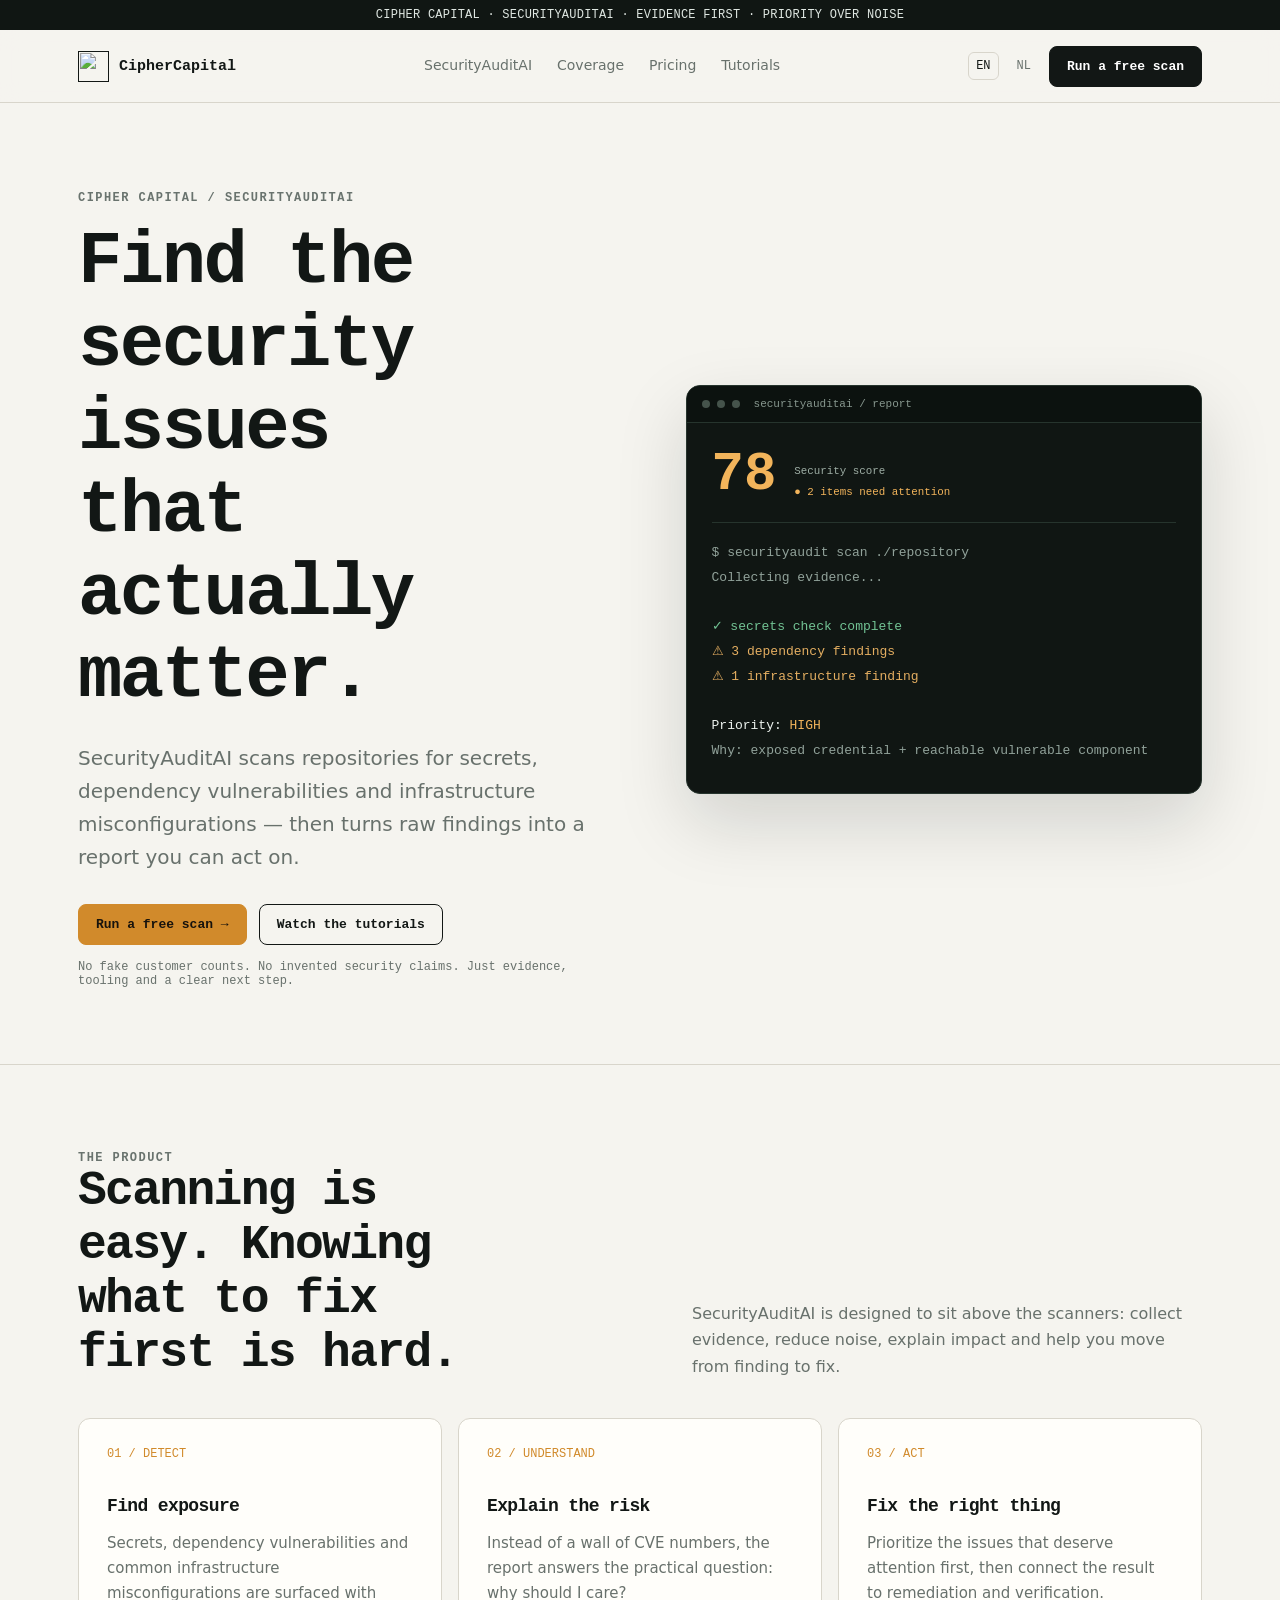
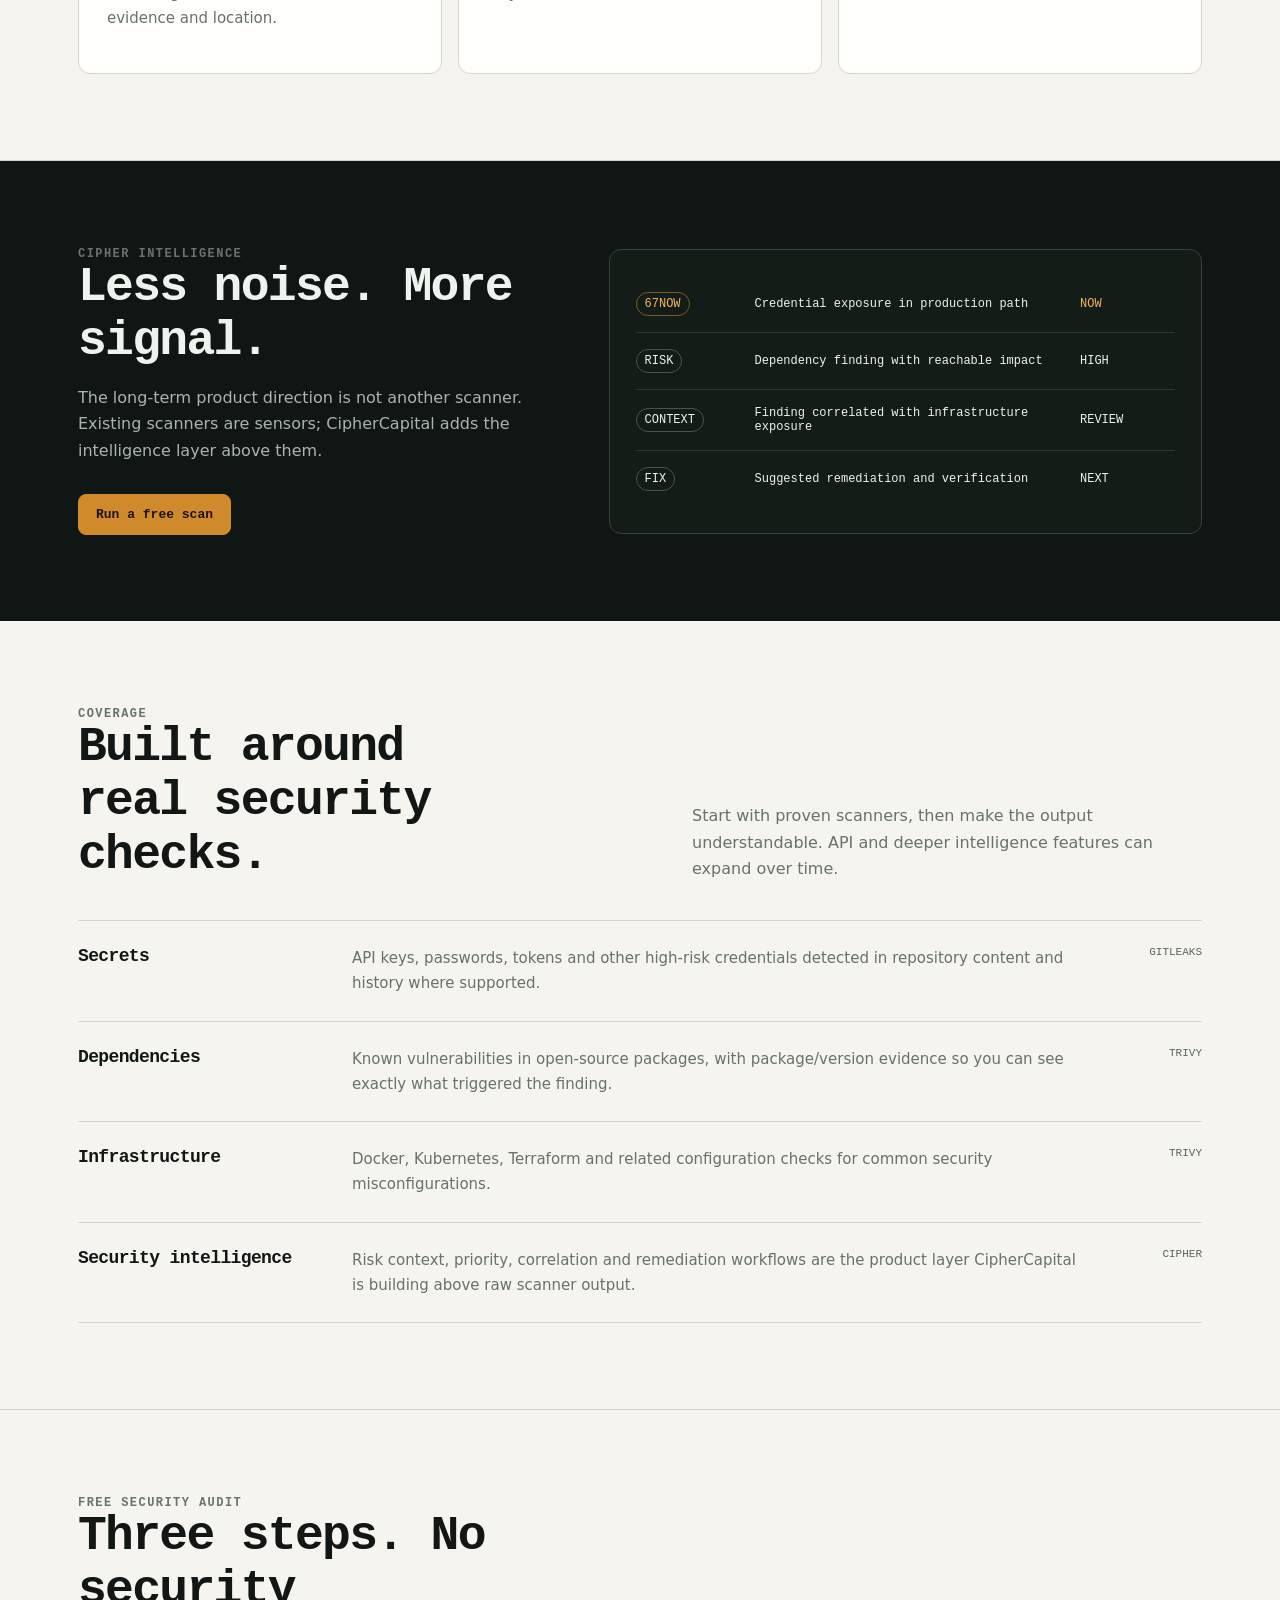
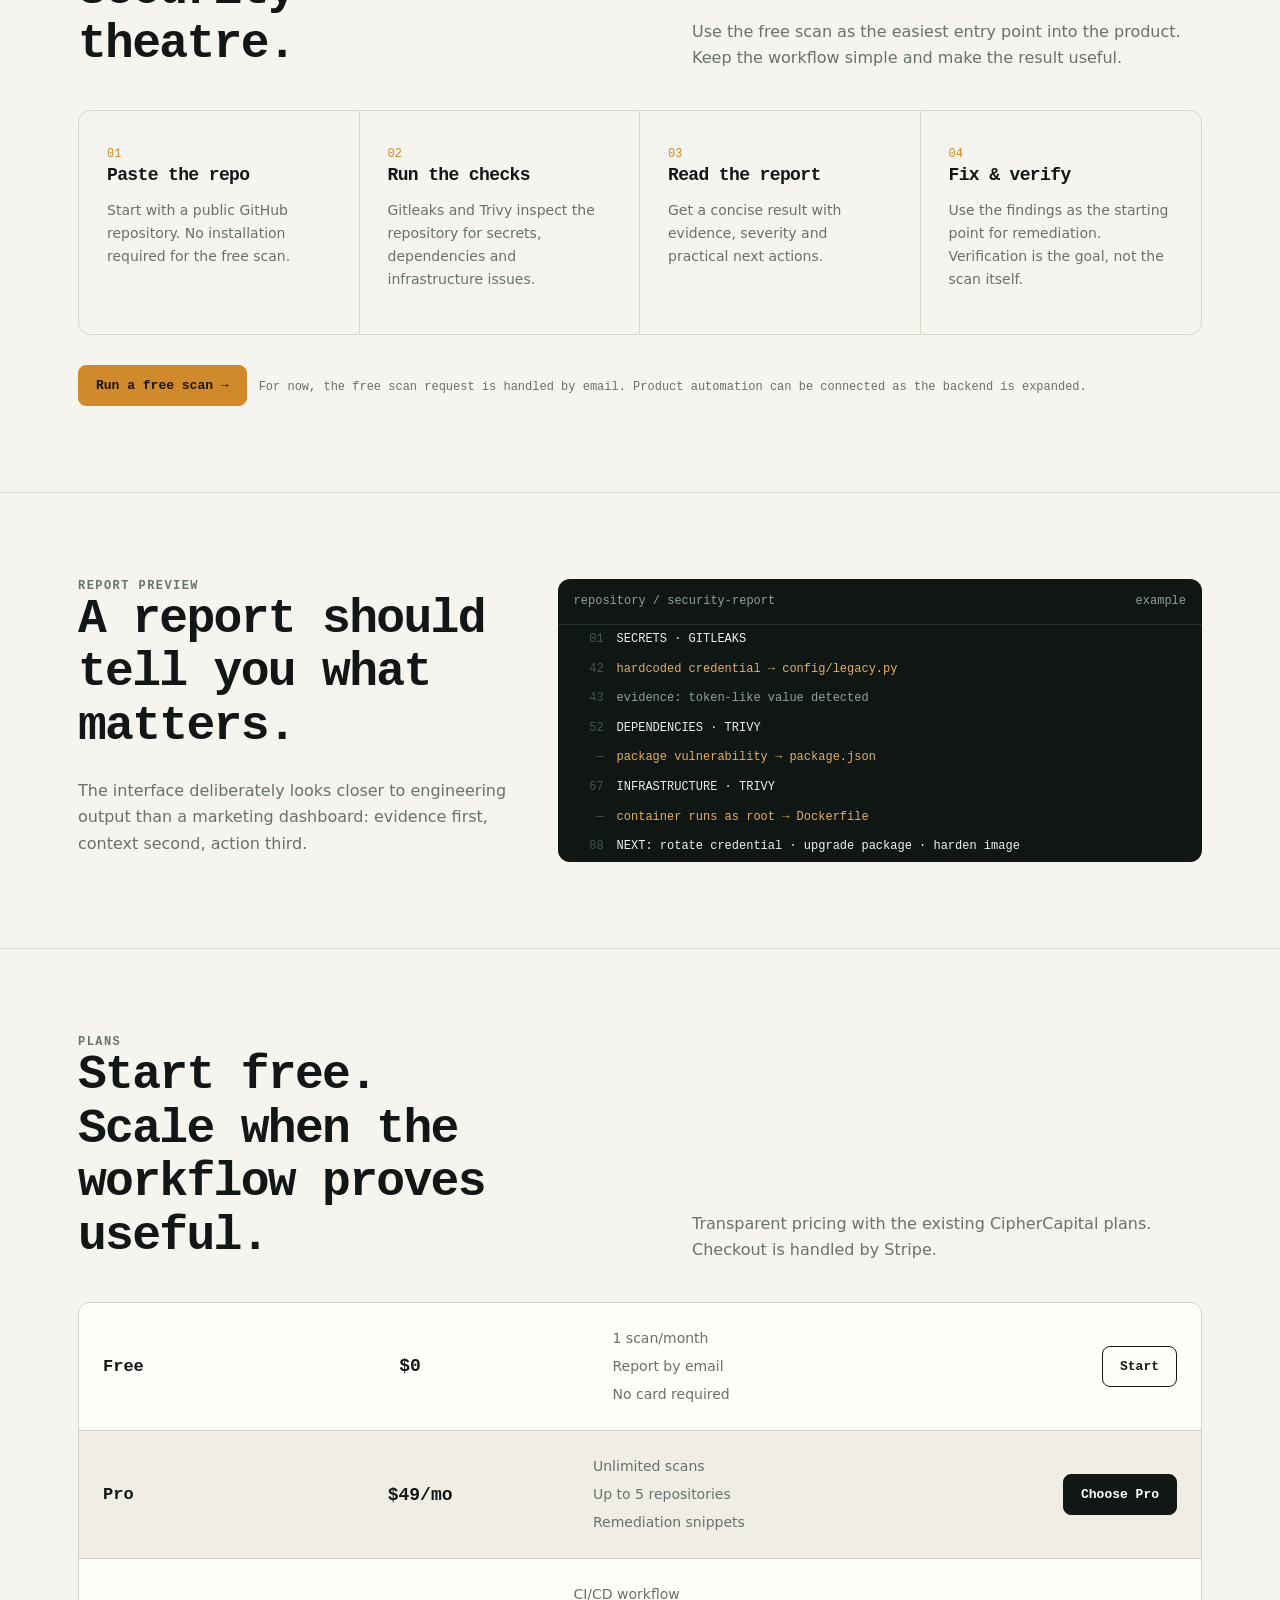
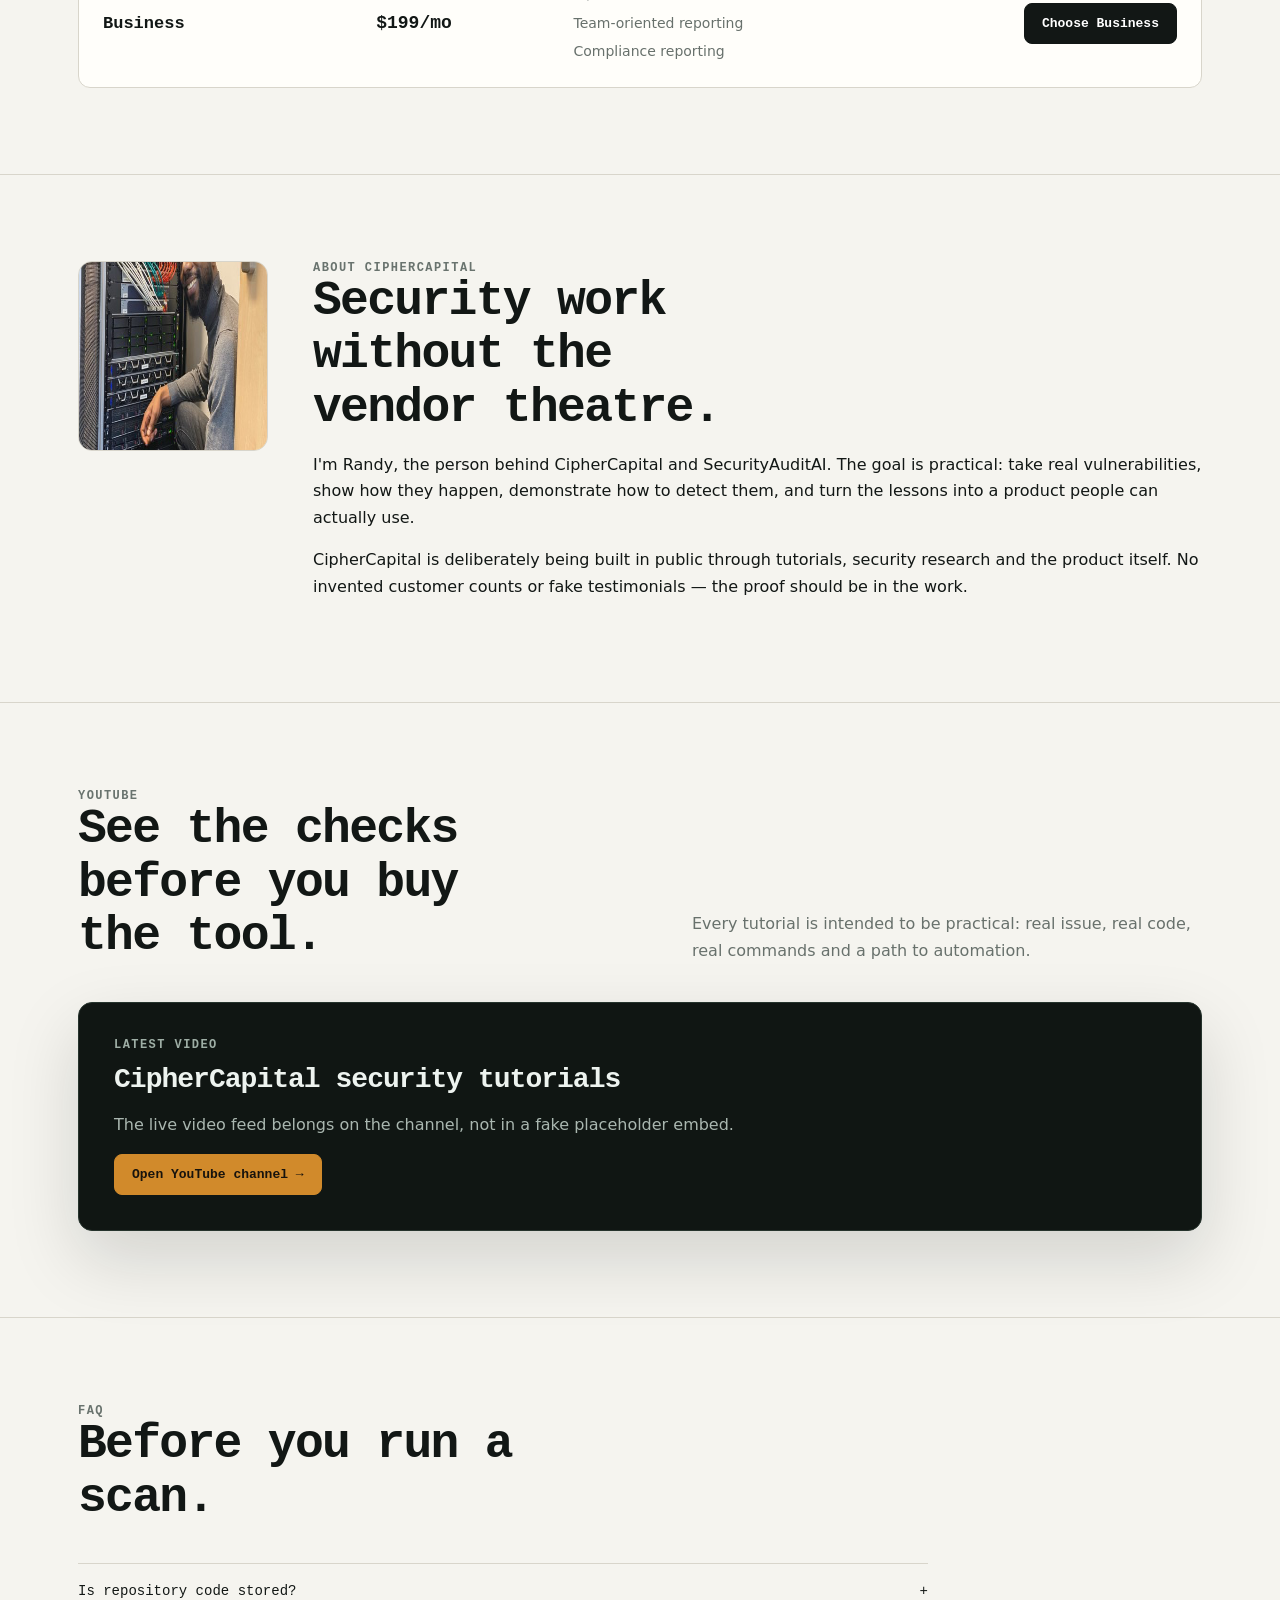
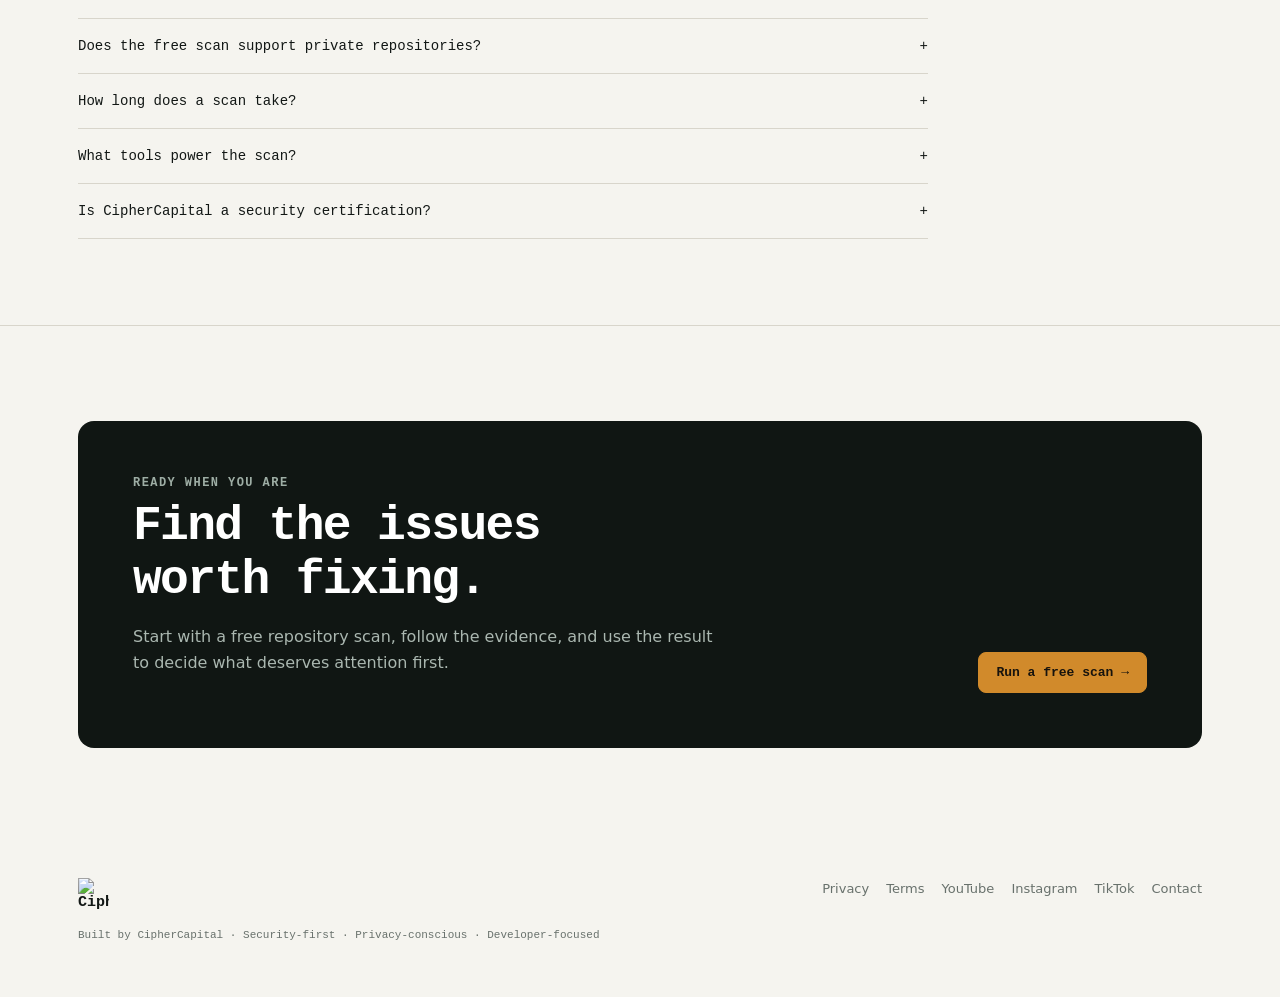
==== index.html @ d897181e "Update index.html" ====
<!doctype html>
<html lang="en">
<head>
<meta charset="utf-8"><meta name="viewport" content="width=device-width,initial-scale=1">
<title>CipherCapital — Security intelligence that finds what matters</title><meta name="description" content="SecurityAuditAI finds exposed secrets, vulnerable dependencies and infrastructure misconfigurations — then helps you understand what matters first.">
<meta name="theme-color" content="#101613"><link rel="icon" href="https://raw.githubusercontent.com/randysimpey/ciphercapital-hub/main/assets/logo.png" type="image/svg+xml">
<link rel="stylesheet" href="assets/styles.css?v=2">
<link rel="alternate" hreflang="en" href="https://randysimpey.github.io/ciphercapital-hub/">
<link rel="alternate" hreflang="nl" href="https://randysimpey.github.io/ciphercapital-hub/nl/">
</head>
<body>
<div class="topbar">CIPHER CAPITAL · SECURITYAUDITAI · EVIDENCE FIRST · PRIORITY OVER NOISE</div>
<header class="site"><div class="wrap nav">
<a class="brand" href=""><img src="https://raw.githubusercontent.com/randysimpey/ciphercapital-hub/main/assets/logo.png" alt="">CipherCapital</a>
<nav class="navlinks"><a href="#product">SecurityAuditAI</a><a href="#coverage">Coverage</a><a href="#pricing">Pricing</a><a href="#tutorial">Tutorials</a></nav>
<div class="actions"><a class="lang active" href="./">EN</a><a class="lang " href="../nl/">NL</a><a class="btn btn-dark" href="#scan">Run a free scan</a></div>
</div></header>

<main>
<section class="hero"><div class="wrap hero-grid">
<div><div class="eyebrow">CIPHER CAPITAL / SECURITYAUDITAI</div><h1>Find the security issues that actually matter.</h1><p class="lead">SecurityAuditAI scans repositories for secrets, dependency vulnerabilities and infrastructure misconfigurations — then turns raw findings into a report you can act on.</p>
<div class="ctas"><a class="btn btn-amber" href="#scan">Run a free scan →</a><a class="btn btn-light" href="#tutorial">Watch the tutorials</a></div>
<div class="micro">No fake customer counts. No invented security claims. Just evidence, tooling and a clear next step.</div></div>
<div class="panel"><div class="panelbar"><i class="dot"></i><i class="dot"></i><i class="dot"></i><span class="paneltitle">securityauditai / report</span></div>
<div class="terminal"><div class="score"><strong>78</strong><small>Security score<br><span class="accent">● 2 items need attention</span></small></div>
<div class="dim">$ securityaudit scan ./repository</div><div class="dim">Collecting evidence...</div><br>
<div class="ok">✓ secrets check complete</div><div class="warn">⚠ 3 dependency findings</div><div class="warn">⚠ 1 infrastructure finding</div><br>
<div class="white">Priority: <span class="accent">HIGH</span></div><div class="dim">Why: exposed credential + reachable vulnerable component</div>
</div></div>
</div></section>

<section class="section" id="product"><div class="wrap">
<div class="sectionhead"><div><div class="eyebrow">THE PRODUCT</div><h2>Scanning is easy. Knowing what to fix first is hard.</h2></div>
<p>SecurityAuditAI is designed to sit above the scanners: collect evidence, reduce noise, explain impact and help you move from finding to fix.</p></div>
<div class="grid3">
<div class="card"><span class="num">01 / DETECT</span><h3>Find exposure</h3><p>Secrets, dependency vulnerabilities and common infrastructure misconfigurations are surfaced with evidence and location.</p></div>
<div class="card"><span class="num">02 / UNDERSTAND</span><h3>Explain the risk</h3><p>Instead of a wall of CVE numbers, the report answers the practical question: why should I care?</p></div>
<div class="card"><span class="num">03 / ACT</span><h3>Fix the right thing</h3><p>Prioritize the issues that deserve attention first, then connect the result to remediation and verification.</p></div>
</div></div></section>

<section class="section darksection"><div class="wrap intelligence">
<div><div class="eyebrow">CIPHER INTELLIGENCE</div><h2>Less noise. More signal.</h2><p class="muted">The long-term product direction is not another scanner. Existing scanners are sensors; CipherCapital adds the intelligence layer above them.</p>
<div class="ctas"><a class="btn btn-amber" href="#scan">Run a free scan</a></div></div>
<div class="callout"><div class="riskrow"><span class="pill hot">67NOW</span><span>Credential exposure in production path</span><span class="accent">NOW</span></div>
<div class="riskrow"><span class="pill">RISK</span><span>Dependency finding with reachable impact</span><span>HIGH</span></div>
<div class="riskrow"><span class="pill">CONTEXT</span><span>Finding correlated with infrastructure exposure</span><span>REVIEW</span></div>
<div class="riskrow"><span class="pill">FIX</span><span>Suggested remediation and verification</span><span>NEXT</span></div></div>
</div></section>

<section class="section" id="coverage"><div class="wrap">
<div class="sectionhead"><div><div class="eyebrow">COVERAGE</div><h2>Built around real security checks.</h2></div><p>Start with proven scanners, then make the output understandable. API and deeper intelligence features can expand over time.</p></div>
<div class="coverage">
<div class="coverage-row"><h3>Secrets</h3><p>API keys, passwords, tokens and other high-risk credentials detected in repository content and history where supported.</p><span class="status">GITLEAKS</span></div>
<div class="coverage-row"><h3>Dependencies</h3><p>Known vulnerabilities in open-source packages, with package/version evidence so you can see exactly what triggered the finding.</p><span class="status">TRIVY</span></div>
<div class="coverage-row"><h3>Infrastructure</h3><p>Docker, Kubernetes, Terraform and related configuration checks for common security misconfigurations.</p><span class="status">TRIVY</span></div>
<div class="coverage-row"><h3>Security intelligence</h3><p>Risk context, priority, correlation and remediation workflows are the product layer CipherCapital is building above raw scanner output.</p><span class="status">CIPHER</span></div>
</div></div></section>

<section class="section" id="scan"><div class="wrap">
<div class="sectionhead"><div><div class="eyebrow">FREE SECURITY AUDIT</div><h2>Three steps. No security theatre.</h2></div><p>Use the free scan as the easiest entry point into the product. Keep the workflow simple and make the result useful.</p></div>
<div class="steps">
<div class="step"><span class="stepno">01</span><h3>Paste the repo</h3><p>Start with a public GitHub repository. No installation required for the free scan.</p></div>
<div class="step"><span class="stepno">02</span><h3>Run the checks</h3><p>Gitleaks and Trivy inspect the repository for secrets, dependencies and infrastructure issues.</p></div>
<div class="step"><span class="stepno">03</span><h3>Read the report</h3><p>Get a concise result with evidence, severity and practical next actions.</p></div>
<div class="step"><span class="stepno">04</span><h3>Fix & verify</h3><p>Use the findings as the starting point for remediation. Verification is the goal, not the scan itself.</p></div>
</div>
<div class="ctas"><a class="btn btn-amber" href="mailto:secrapports@outlook.com?subject=SecurityAuditAI%20free%20scan">Run a free scan →</a><span class="micro">For now, the free scan request is handled by email. Product automation can be connected as the backend is expanded.</span></div>
</div></section>

<section class="section"><div class="wrap report"><div><div class="eyebrow">REPORT PREVIEW</div><h2>A report should tell you what matters.</h2><p class="lead" style="font-size:16px">The interface deliberately looks closer to engineering output than a marketing dashboard: evidence first, context second, action third.</p></div>
<div class="code"><div class="codehead"><span>repository / security-report</span><span>example</span></div>
<div class="coderow"><span class="ln">01</span><span>SECRETS · GITLEAKS</span></div><div class="coderow finding"><span class="ln">42</span><span>hardcoded credential → config/legacy.py</span></div>
<div class="coderow"><span class="ln">43</span><span class="dim">evidence: token-like value detected</span></div>
<div class="coderow"><span class="ln">52</span><span>DEPENDENCIES · TRIVY</span></div><div class="coderow finding"><span class="ln">—</span><span>package vulnerability → package.json</span></div>
<div class="coderow"><span class="ln">67</span><span>INFRASTRUCTURE · TRIVY</span></div><div class="coderow finding"><span class="ln">—</span><span>container runs as root → Dockerfile</span></div>
<div class="coderow"><span class="ln">88</span><span class="white">NEXT: rotate credential · upgrade package · harden image</span></div></div>
</div></section>

<section class="section" id="pricing"><div class="wrap"><div class="sectionhead"><div><div class="eyebrow">PLANS</div><h2>Start free. Scale when the workflow proves useful.</h2></div><p>Transparent pricing with the existing CipherCapital plans. Checkout is handled by Stripe.</p></div>
<div class="pricing">
<div class="price"><div class="name">Free</div><div class="amount">$0</div><ul><li>1 scan/month</li><li>Report by email</li><li>No card required</li></ul><a class="btn btn-light" href="#scan">Start</a></div>
<div class="price featured"><div class="name">Pro</div><div class="amount">$49/mo</div><ul><li>Unlimited scans</li><li>Up to 5 repositories</li><li>Remediation snippets</li></ul><a class="btn btn-dark" href="https://buy.stripe.com/5kQ28q4cz7HMgnMaoF1sQ00">Choose Pro</a></div>
<div class="price"><div class="name">Business</div><div class="amount">$199/mo</div><ul><li>CI/CD workflow</li><li>Team-oriented reporting</li><li>Compliance reporting</li></ul><a class="btn btn-dark" href="https://buy.stripe.com/3cI9AS5gD3rw9Zo68p1sQ01">Choose Business</a></div>
</div></div></section>

<section class="section" id="about"><div class="wrap about"><div class="portrait"><img src="assets/randy-portrait.png" alt="Randy, founder of CipherCapital" width="400" height="400" loading="lazy"></div><div><div class="eyebrow">ABOUT CIPHERCAPITAL</div><h2>Security work without the vendor theatre.</h2>
<p>I'm Randy, the person behind CipherCapital and SecurityAuditAI. The goal is practical: take real vulnerabilities, show how they happen, demonstrate how to detect them, and turn the lessons into a product people can actually use.</p>
<p>CipherCapital is deliberately being built in public through tutorials, security research and the product itself. No invented customer counts or fake testimonials — the proof should be in the work.</p></div></div></section>

<section class="section" id="tutorial"><div class="wrap"><div class="sectionhead"><div><div class="eyebrow">YOUTUBE</div><h2>See the checks before you buy the tool.</h2></div><p>Every tutorial is intended to be practical: real issue, real code, real commands and a path to automation.</p></div>
<div class="panel" style="padding:35px"><div class="eyebrow" style="color:#9eaea5">LATEST VIDEO</div><h3 style="font-size:28px;margin-top:12px">CipherCapital security tutorials</h3><p style="color:#aab7b0">The live video feed belongs on the channel, not in a fake placeholder embed.</p><a class="btn btn-amber" href="https://www.youtube.com/@CipherCapitalCap">Open YouTube channel →</a></div></div></section>

<section class="section"><div class="wrap"><div class="sectionhead"><div><div class="eyebrow">FAQ</div><h2>Before you run a scan.</h2></div></div><div class="faq">
<details><summary>Is repository code stored?</summary><p>The site currently describes repository content as being cloned to temporary storage for scanning and deleted after the scan. This should remain true in the actual backend before making the claim a production guarantee.</p></details>
<details><summary>Does the free scan support private repositories?</summary><p>The current free workflow is for public repositories. Private repository support is positioned for paid workflows.</p></details>
<details><summary>How long does a scan take?</summary><p>Most repositories are intended to finish quickly, but scan time depends on repository size and the checks enabled.</p></details>
<details><summary>What tools power the scan?</summary><p>Gitleaks is used for secret detection and Trivy for dependency and infrastructure scanning. CipherCapital's value is the product layer around the evidence.</p></details>
<details><summary>Is CipherCapital a security certification?</summary><p>No. A scan is a security assessment aid, not a guarantee that an application is secure or compliant.</p></details>
</div></div></section>

<section class="final"><div class="wrap"><div class="finalbox"><div><div class="eyebrow" style="color:#9eaea5">READY WHEN YOU ARE</div><h2 style="color:#fff;margin-top:10px">Find the issues worth fixing.</h2><p>Start with a free repository scan, follow the evidence, and use the result to decide what deserves attention first.</p></div><a class="btn btn-amber" href="#scan">Run a free scan →</a></div></div></section>
</main>
<footer><div class="wrap"><div class="footer"><a class="brand" href="#"><img src="https://raw.githubusercontent.com/randysimpey/ciphercapital-hub/main/assets/logo.png" alt="CipherCapital"></a><div class="footerlinks"><a href="privacy.html">Privacy</a><a href="terms.html">Terms</a><a href="https://www.youtube.com/@CipherCapitalCap">YouTube</a><a href="https://instagram.com/ciphercapitalreall">Instagram</a><a href="https://tiktok.com/@ciphercapital">TikTok</a><a href="mailto:secrapports@outlook.com">Contact</a></div></div><div class="legal">Built by CipherCapital · Security-first · Privacy-conscious · Developer-focused</div></div></footer>
</body></html>
---- assets/styles.css ----
:root{
 --bg:#f5f4ef;--surface:#fffefa;--surface2:#ebe9e1;--ink:#121715;--muted:#68716c;
 --line:#d8d5cb;--dark:#101613;--dark2:#17201b;--darkmuted:#93a39a;
 --amber:#d18a2b;--amber2:#f2b45b;--green:#4e9b73;--red:#b94d45;
 --sans:Inter,ui-sans-serif,system-ui,-apple-system,BlinkMacSystemFont,"Segoe UI",sans-serif;
 --mono:"IBM Plex Mono",ui-monospace,SFMono-Regular,Menlo,monospace;
 --max:1180px;--r:12px;
}
*{box-sizing:border-box}html{scroll-behavior:smooth}
body{margin:0;background:var(--bg);color:var(--ink);font-family:var(--sans);line-height:1.65}
a{color:inherit}.wrap{max-width:var(--max);margin:auto;padding:0 28px}
img{max-width:100%;display:block}.mono{font-family:var(--mono)}
:focus-visible{outline:2px solid var(--amber);outline-offset:4px}
.topbar{background:var(--dark);color:#dfe7e2;text-align:center;font:12px var(--mono);padding:8px 16px;letter-spacing:.02em}
.site{position:sticky;top:0;z-index:20;background:rgba(245,244,239,.92);backdrop-filter:blur(12px);border-bottom:1px solid var(--line)}
.nav{height:72px;display:flex;align-items:center;justify-content:space-between;gap:20px}
.brand{display:flex;align-items:center;gap:10px;text-decoration:none;font:600 15px var(--mono)}
.brand img{width:31px;height:31px}
.navlinks{display:flex;gap:25px;font-size:14px;color:var(--muted)}
.navlinks a{text-decoration:none}.navlinks a:hover{color:var(--ink)}
.actions{display:flex;align-items:center;gap:10px}
.lang{font:12px var(--mono);color:var(--muted);text-decoration:none;padding:6px 7px;border:1px solid transparent}
.lang.active{border-color:var(--line);color:var(--ink);border-radius:6px}
.btn{display:inline-flex;align-items:center;justify-content:center;gap:9px;border:1px solid var(--ink);padding:12px 17px;border-radius:8px;text-decoration:none;font:600 13px var(--mono);transition:.18s ease}
.btn:hover{transform:translateY(-1px)}.btn-dark{background:var(--ink);color:#fff}.btn-light{background:transparent}.btn-amber{background:var(--amber);border-color:var(--amber);color:#17130d}
.hero{padding:88px 0 76px;border-bottom:1px solid var(--line)}
.hero-grid{display:grid;grid-template-columns:1.02fr .98fr;gap:70px;align-items:center}
.eyebrow{font:600 12px var(--mono);letter-spacing:.12em;text-transform:uppercase;color:#69736e}
h1,h2,h3{font-family:var(--mono);line-height:1.12;letter-spacing:-.035em;margin:0}
h1{font-size:clamp(42px,6vw,74px);max-width:10ch;margin-top:16px}
h2{font-size:clamp(30px,4vw,48px);max-width:16ch}
h3{font-size:18px}
.lead{font-size:20px;color:var(--muted);max-width:650px;margin:24px 0 0}
.ctas{display:flex;gap:12px;flex-wrap:wrap;margin-top:30px}
.micro{font:12px var(--mono);color:var(--muted);margin-top:15px}
.panel{background:var(--dark);color:#edf3ef;border:1px solid #26342d;border-radius:14px;box-shadow:0 28px 70px rgba(16,22,19,.15);overflow:hidden}
.panelbar{display:flex;align-items:center;gap:7px;padding:12px 15px;border-bottom:1px solid #26342d;background:#0c120f}
.dot{width:8px;height:8px;border-radius:50%;background:#45534b}.paneltitle{margin-left:7px;color:#87978e;font:11px var(--mono)}
.terminal{padding:25px;font:13px/1.9 var(--mono);min-height:370px}
.ok{color:#72c394}.warn{color:#e4ae61}.dim{color:#91a29a}.white{color:#edf3ef}.accent{color:#f2b45b}
.score{display:flex;align-items:flex-end;gap:18px;padding-bottom:20px;margin-bottom:18px;border-bottom:1px solid #26342d}
.score strong{font:600 54px/1 var(--mono);color:#f2b45b}.score small{color:#9eaea5}
.section{padding:86px 0;border-bottom:1px solid var(--line)}
.sectionhead{display:flex;justify-content:space-between;gap:40px;align-items:end;margin-bottom:38px}
.sectionhead p{max-width:510px;color:var(--muted);margin:0}
.grid3{display:grid;grid-template-columns:repeat(3,1fr);gap:16px}
.card{background:var(--surface);border:1px solid var(--line);border-radius:var(--r);padding:28px}
.card .num{font:12px var(--mono);color:var(--amber);display:block;margin-bottom:35px}
.card p{color:var(--muted);font-size:15px}
.darksection{background:var(--dark);color:#eef3ef;border-bottom:0}
.darksection .sectionhead p,.darksection .muted{color:#a9b5ae}
.intelligence{display:grid;grid-template-columns:.9fr 1.1fr;gap:45px;align-items:center}
.callout{border:1px solid #33443b;border-radius:12px;padding:26px;background:#141c18}
.riskrow{display:grid;grid-template-columns:105px 1fr 95px;gap:14px;align-items:center;padding:16px 0;border-bottom:1px solid #2b3831;font:12px var(--mono)}
.riskrow:last-child{border:0}.pill{display:inline-flex;border:1px solid #46564d;border-radius:999px;padding:4px 8px;width:max-content}.pill.hot{color:#f2b45b;border-color:#7b5b2c}
.steps{display:grid;grid-template-columns:repeat(4,1fr);border:1px solid var(--line);border-radius:12px;overflow:hidden}
.step{padding:28px;border-right:1px solid var(--line)}.step:last-child{border:0}
.stepno{font:12px var(--mono);color:var(--amber)}.step p{color:var(--muted);font-size:14px}
.coverage{border-top:1px solid var(--line)}
.coverage-row{display:grid;grid-template-columns:250px 1fr 100px;gap:24px;padding:25px 0;border-bottom:1px solid var(--line);align-items:start}
.coverage-row p{margin:0;color:var(--muted);font-size:15px}.status{font:11px var(--mono);text-align:right;color:#59645f}
.report{display:grid;grid-template-columns:.8fr 1.2fr;gap:50px;align-items:start}
.code{background:var(--dark);border-radius:12px;overflow:hidden;font:12px/1.8 var(--mono);color:#e9efeb}
.codehead{padding:12px 16px;border-bottom:1px solid #28352e;color:#8fa097;display:flex;justify-content:space-between}
.coderow{display:grid;grid-template-columns:42px 1fr;padding:4px 17px}.ln{color:#46554c;text-align:right;padding-right:13px}.finding{color:#e4ae61}
.pricing{border:1px solid var(--line);border-radius:12px;overflow:hidden;background:var(--surface)}
.price{display:grid;grid-template-columns:1fr .7fr 1.7fr auto;gap:20px;padding:24px;border-bottom:1px solid var(--line);align-items:center}.price:last-child{border:0}
.price .name{font:600 17px var(--mono)}.price .amount{font:600 18px var(--mono)}.price ul{margin:0;padding:0;list-style:none;color:var(--muted);font-size:14px}.price li+li{margin-top:5px}.featured{background:#f0ede4}
.about{display:grid;grid-template-columns:190px 1fr;gap:45px;align-items:start}
.portrait{width:190px;aspect-ratio:1;border-radius:14px;overflow:hidden;background:#ddd9cf;border:1px solid var(--line);display:flex;align-items:center;justify-content:center;font:600 34px var(--mono)}
.portrait span{color:#756e62}
.faq{max-width:850px}.faq details{border-top:1px solid var(--line);padding:19px 0}.faq details:last-child{border-bottom:1px solid var(--line)}
.faq summary{cursor:pointer;font:500 14px var(--mono);display:flex;justify-content:space-between}.faq summary::after{content:"+"}.faq details[open] summary::after{content:"−"}.faq p{color:var(--muted);max-width:700px}
.final{padding:95px 0}.finalbox{background:var(--dark);color:#fff;border-radius:16px;padding:55px;display:flex;justify-content:space-between;align-items:end;gap:30px}.finalbox p{color:#aab7b0;max-width:600px}
footer{padding:35px 0 55px}.footer{display:flex;justify-content:space-between;gap:20px;flex-wrap:wrap}.footerlinks{display:flex;gap:17px;flex-wrap:wrap;color:var(--muted);font-size:13px}.footerlinks a{text-decoration:none}.legal{color:var(--muted);font:11px var(--mono);margin-top:20px}
.prose{max-width:850px;padding:70px 0}.prose h1{font-size:48px;max-width:100%}.prose h2{font-size:28px;max-width:100%;margin-top:45px}.prose p,.prose li{color:var(--muted)}.prose a{color:#77501f}
@media(max-width:900px){.navlinks{display:none}.hero-grid,.intelligence,.report,.about{grid-template-columns:1fr}.grid3{grid-template-columns:1fr}.steps{grid-template-columns:1fr 1fr}.step:nth-child(2){border-right:0}.step:nth-child(-n+2){border-bottom:1px solid var(--line)}.coverage-row{grid-template-columns:1fr}.status{text-align:left}.price{grid-template-columns:1fr}.finalbox{display:block}.finalbox .btn{margin-top:20px}}
@media(max-width:600px){.wrap{padding:0 18px}.hero{padding:58px 0}.section{padding:62px 0}.actions .btn{display:none}h1{font-size:43px}.steps{grid-template-columns:1fr}.step{border-right:0!important;border-bottom:1px solid var(--line)}.step:last-child{border-bottom:0}.finalbox{padding:32px}.portrait{width:150px}}
@media(prefers-reduced-motion:reduce){html{scroll-behavior:auto}.btn{transition:none}}
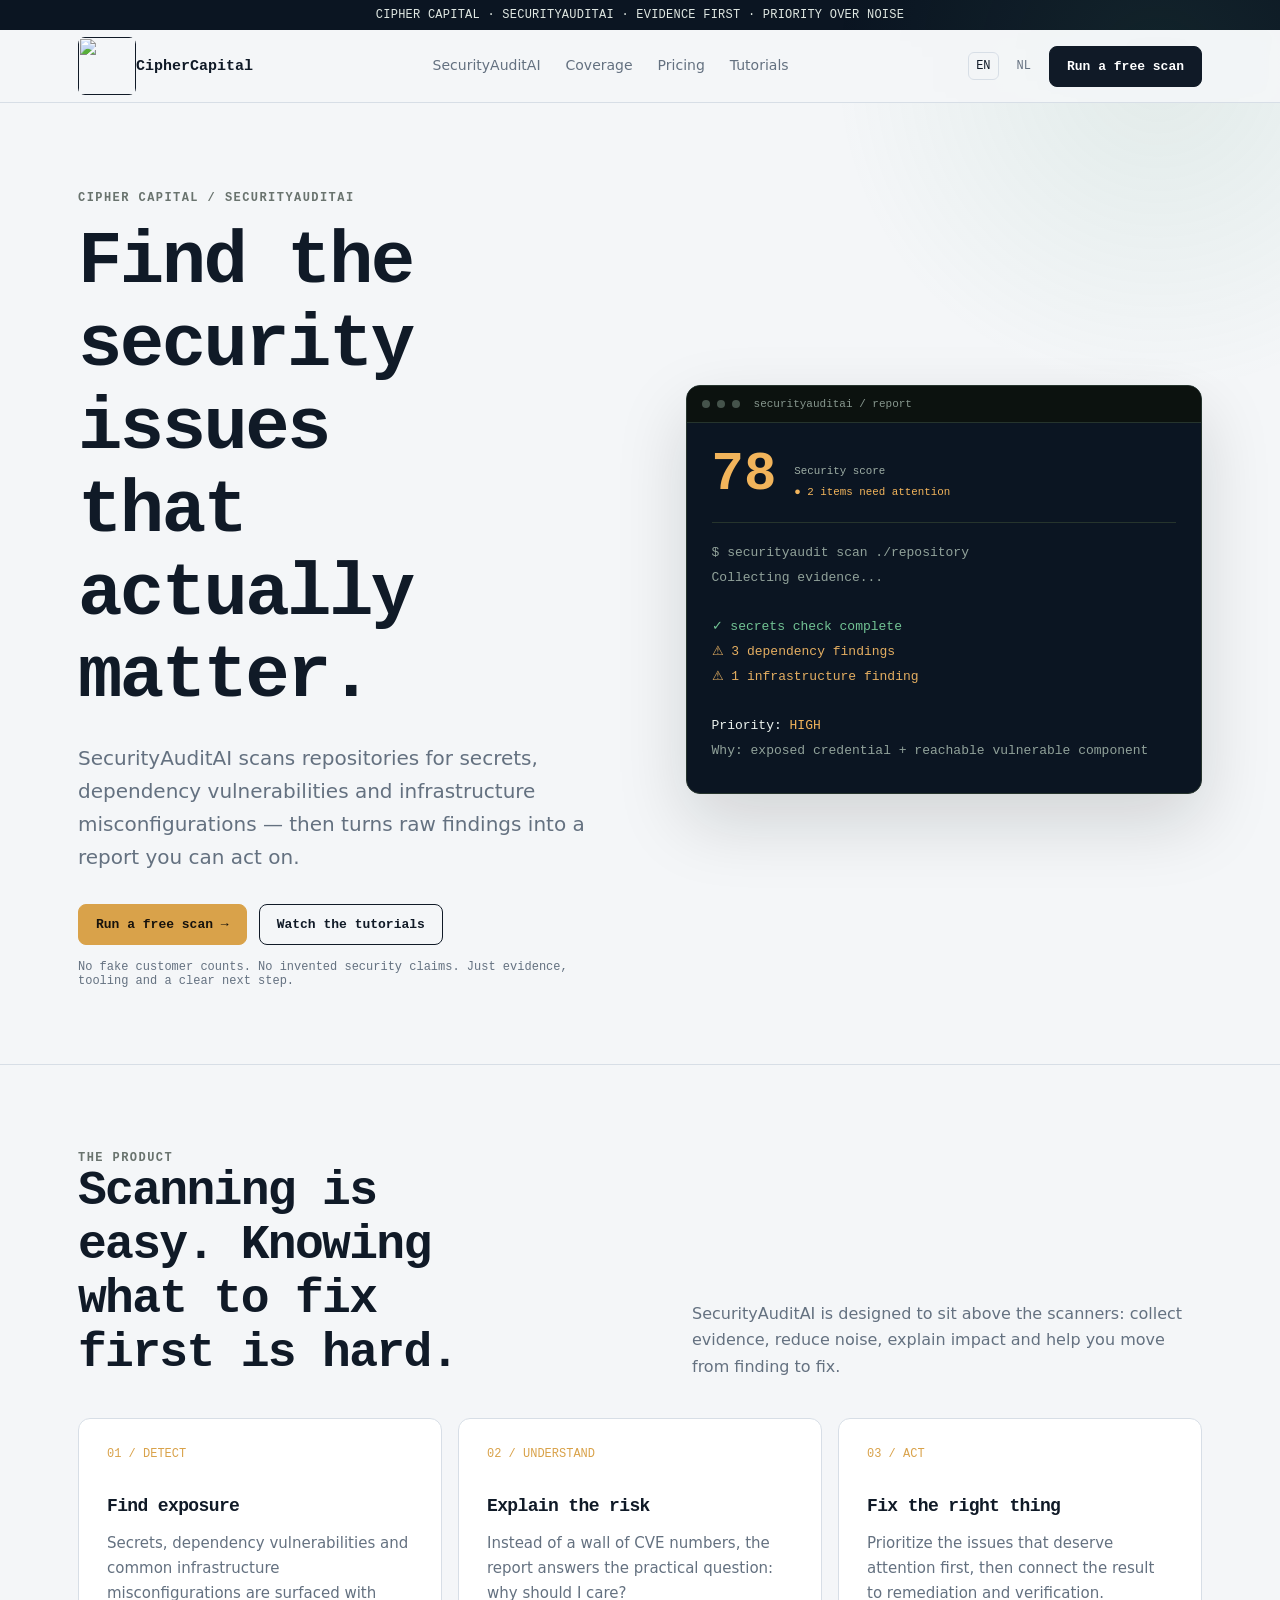
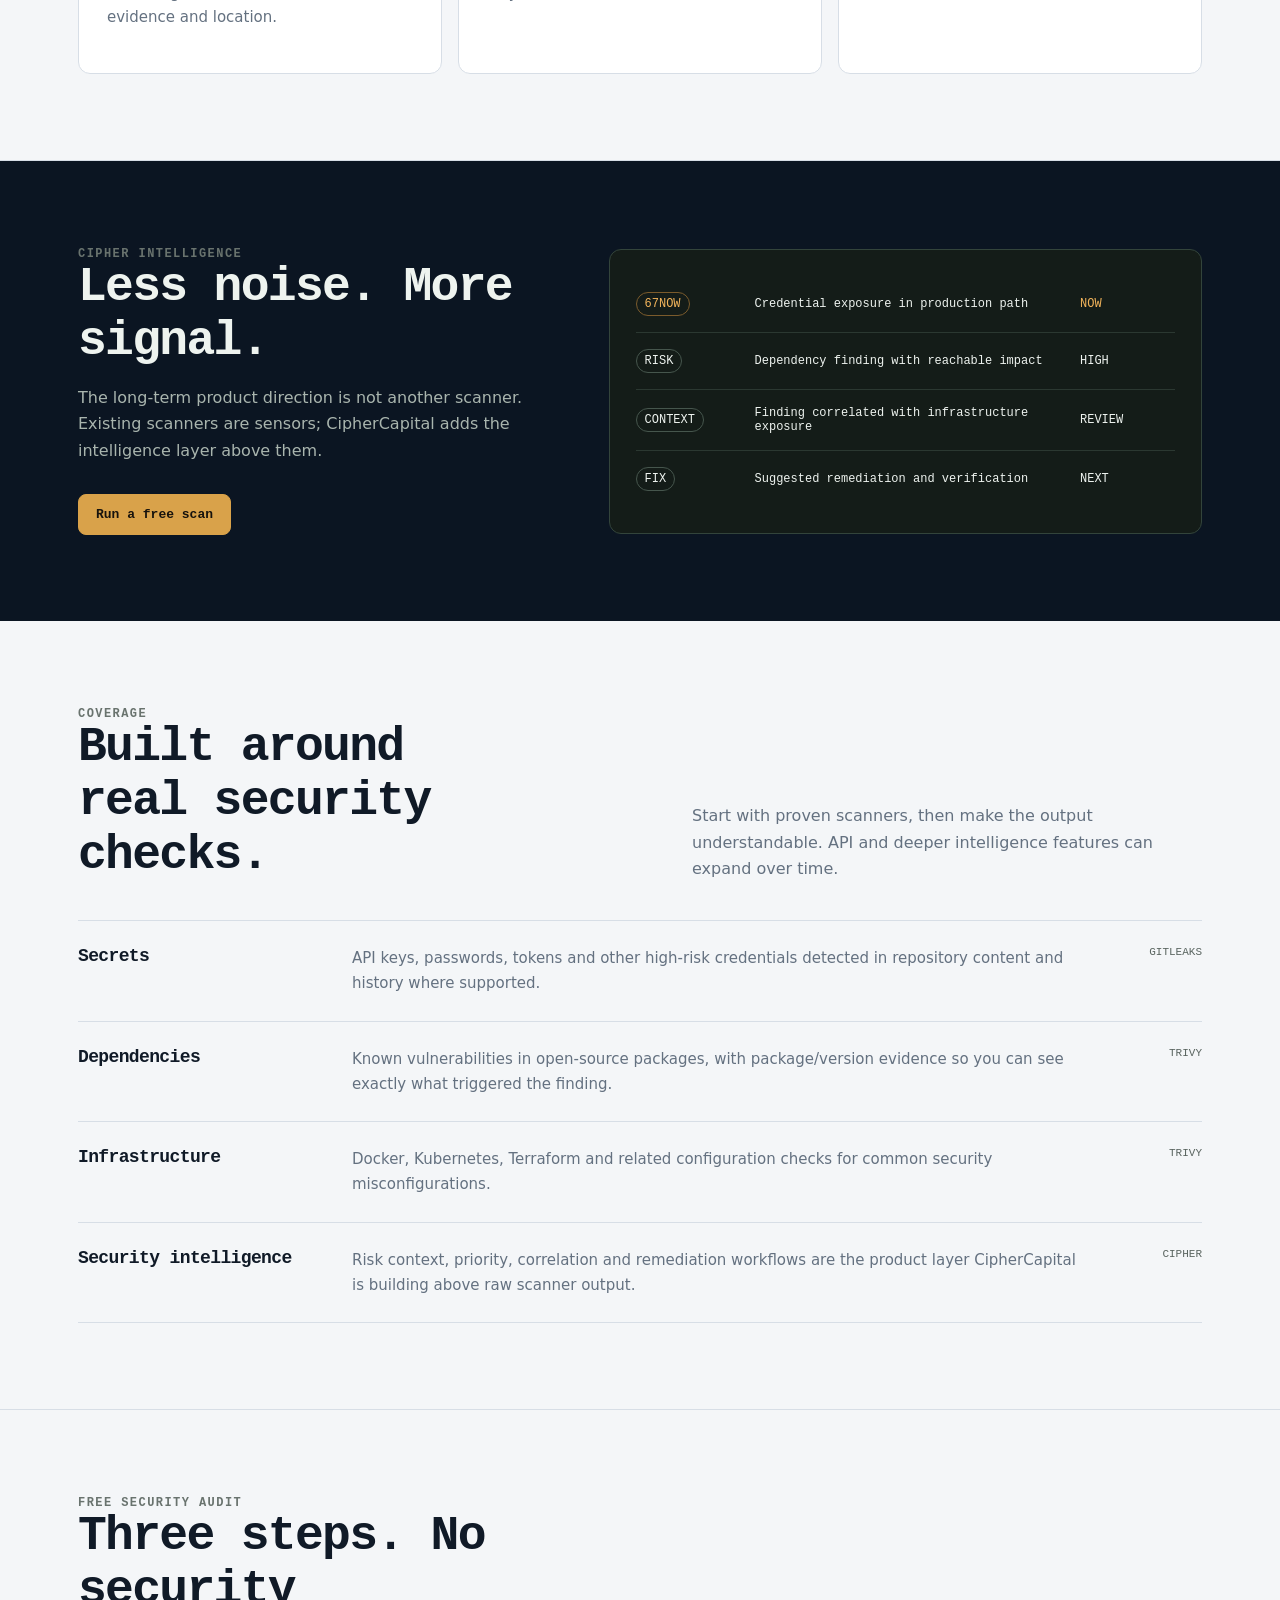
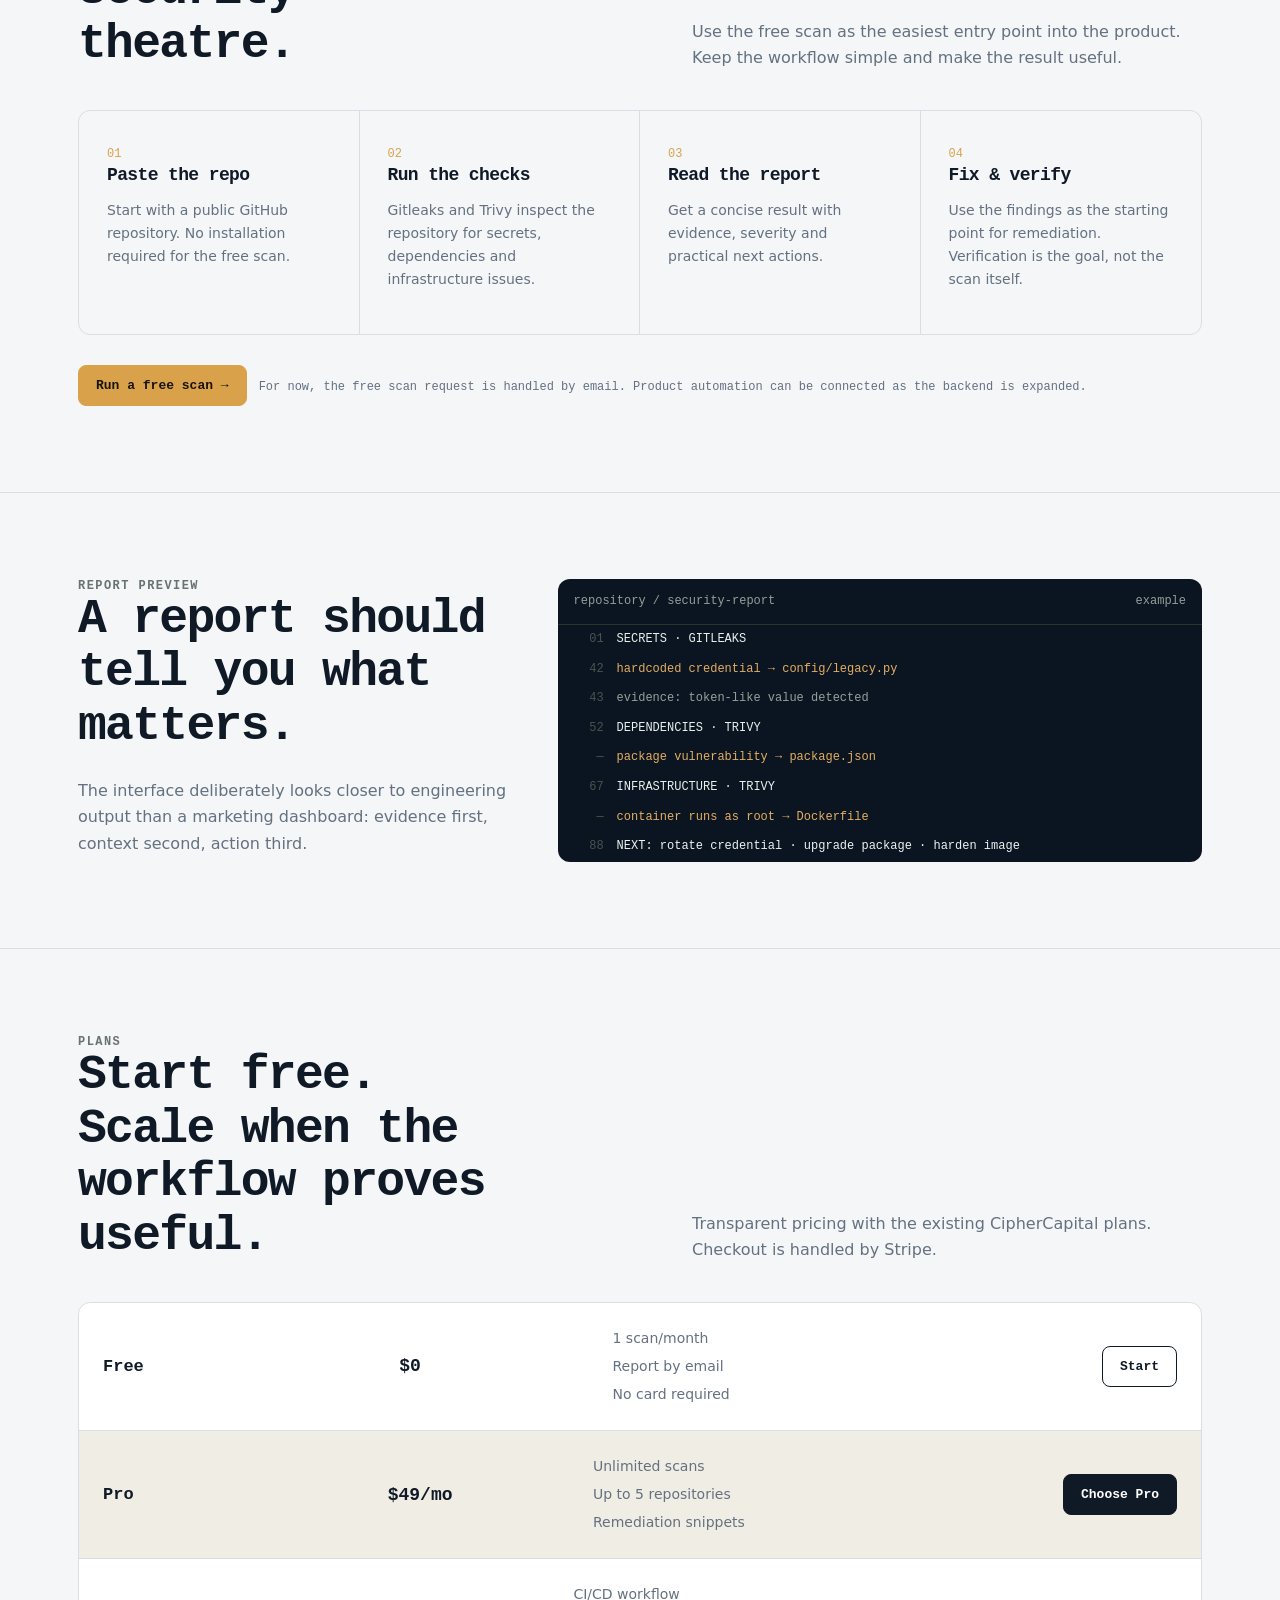
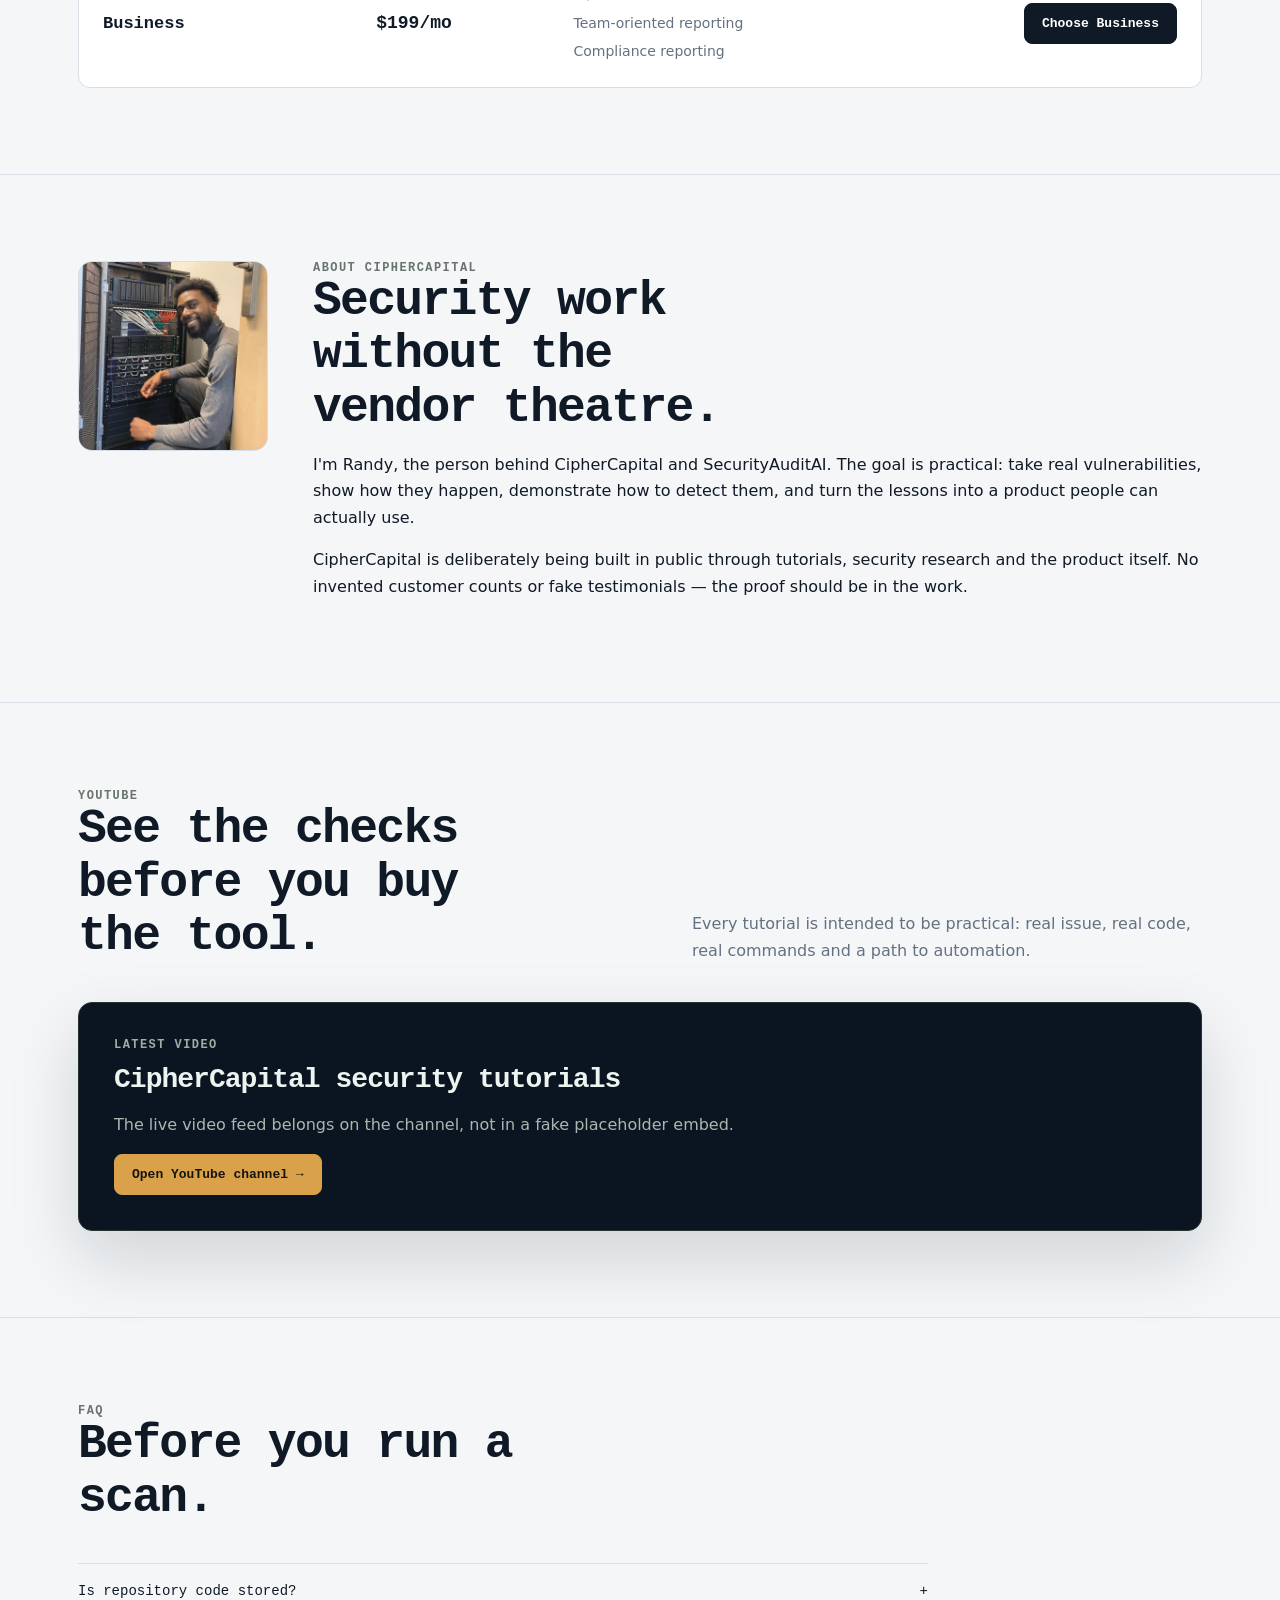
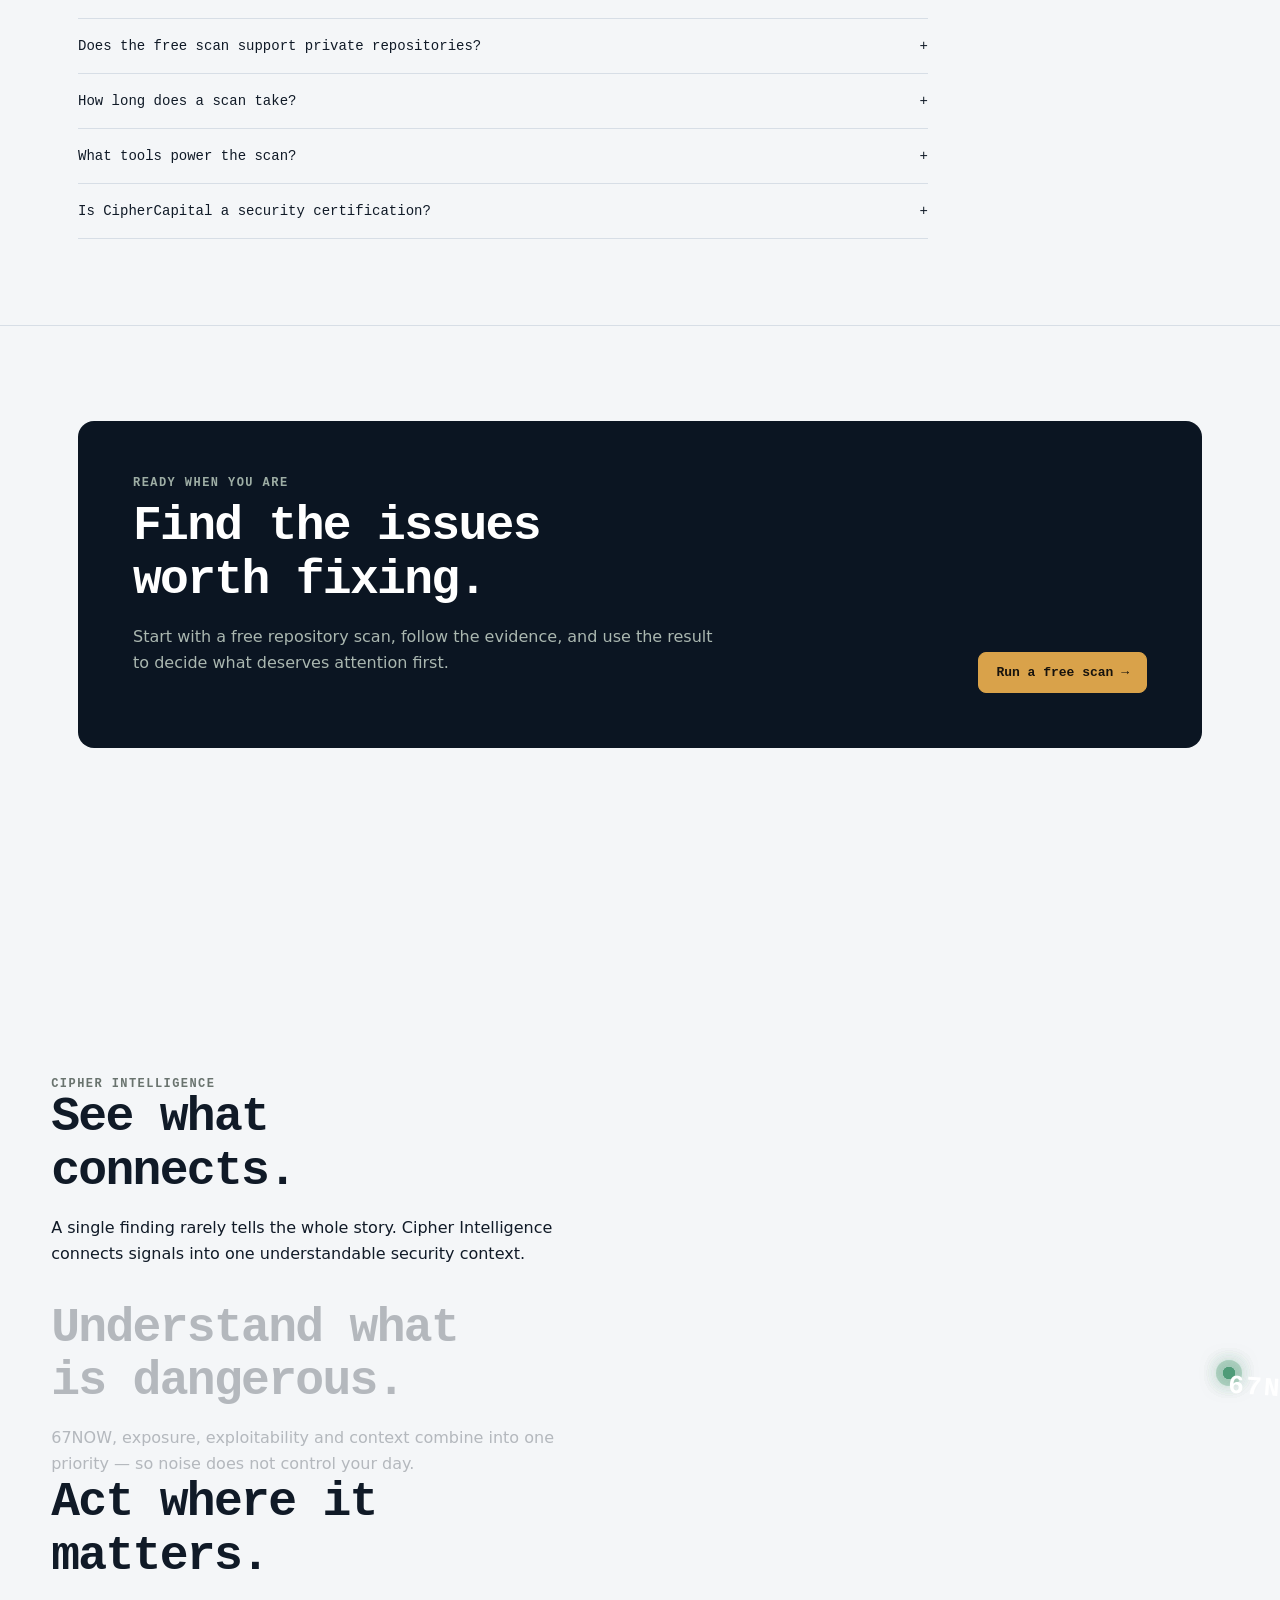
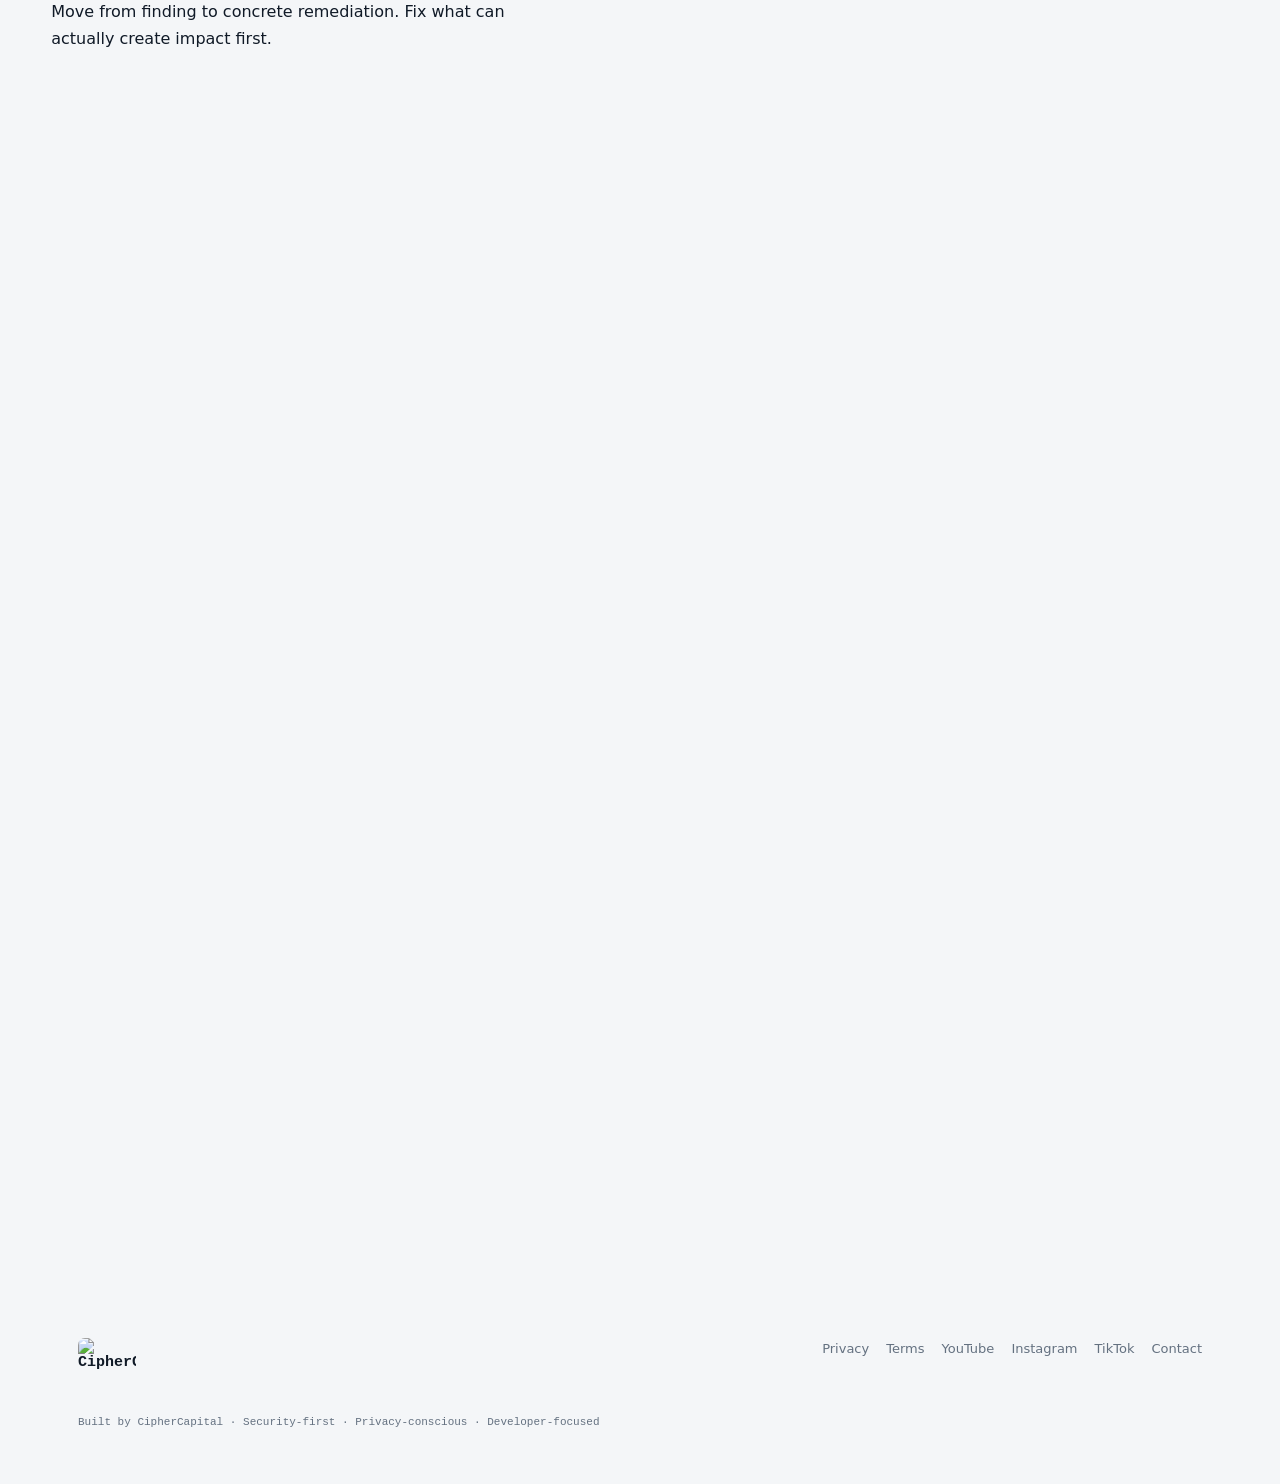
==== commit e37e24dd: "Add files via upload" ====
--- a/index.html
+++ b/index.html
@@ -99,6 +99,26 @@
 </div></div></section>
 
 <section class="final"><div class="wrap"><div class="finalbox"><div><div class="eyebrow" style="color:#9eaea5">READY WHEN YOU ARE</div><h2 style="color:#fff;margin-top:10px">Find the issues worth fixing.</h2><p>Start with a free repository scan, follow the evidence, and use the result to decide what deserves attention first.</p></div><a class="btn btn-amber" href="#scan">Run a free scan →</a></div></div></section>
+
+<section class="cipher-story" aria-label="Cipher Intelligence">
+  <div class="cipher-story__sticky">
+    <div class="cipher-story__stage">
+      <div class="cipher-story__copy">
+        <div class="eyebrow">CIPHER INTELLIGENCE</div>
+        <div class="cipher-story__step is-active"><h2>See what connects.</h2><p>A single finding rarely tells the whole story. Cipher Intelligence connects signals into one understandable security context.</p></div>
+        <div class="cipher-story__step"><h2>Understand what is dangerous.</h2><p>67NOW, exposure, exploitability and context combine into one priority — so noise does not control your day.</p></div>
+        <div class="cipher-story__step"><h2>Act where it matters.</h2><p>Move from finding to concrete remediation. Fix what can actually create impact first.</p></div>
+      </div>
+      <div class="cipher-story__visual" aria-hidden="true">
+        <div class="cipher-orbit"></div><div class="cipher-orbit"></div><div class="cipher-orbit"></div>
+        <span class="cipher-node"></span><span class="cipher-node"></span><span class="cipher-node"></span><span class="cipher-node"></span>
+        <div class="cipher-core">67NOW</div>
+      </div>
+    </div>
+  </div>
+</section>
+
 </main>
 <footer><div class="wrap"><div class="footer"><a class="brand" href="#"><img src="https://raw.githubusercontent.com/randysimpey/ciphercapital-hub/main/assets/logo.png" alt="CipherCapital"></a><div class="footerlinks"><a href="privacy.html">Privacy</a><a href="terms.html">Terms</a><a href="https://www.youtube.com/@CipherCapitalCap">YouTube</a><a href="https://instagram.com/ciphercapitalreall">Instagram</a><a href="https://tiktok.com/@ciphercapital">TikTok</a><a href="mailto:secrapports@outlook.com">Contact</a></div></div><div class="legal">Built by CipherCapital · Security-first · Privacy-conscious · Developer-focused</div></div></footer>
-</body></html>
+<script src="assets/cipher-motion.js"></script>
+</body></html>
--- a/assets/styles.css
+++ b/assets/styles.css
@@ -1,8 +1,8 @@
 
 :root{
- --bg:#f5f4ef;--surface:#fffefa;--surface2:#ebe9e1;--ink:#121715;--muted:#68716c;
- --line:#d8d5cb;--dark:#101613;--dark2:#17201b;--darkmuted:#93a39a;
- --amber:#d18a2b;--amber2:#f2b45b;--green:#4e9b73;--red:#b94d45;
+ --bg:#f4f6f8;--surface:#ffffff;--surface2:#e8edf2;--ink:#101a27;--muted:#647180;
+ --line:#d7dee6;--dark:#0b1522;--dark2:#122033;--darkmuted:#93a4b7;
+ --amber:#d9a24a;--amber2:#f0c36d;--green:#4f9b78;--red:#b94d52;
  --sans:Inter,ui-sans-serif,system-ui,-apple-system,BlinkMacSystemFont,"Segoe UI",sans-serif;
  --mono:"IBM Plex Mono",ui-monospace,SFMono-Regular,Menlo,monospace;
  --max:1180px;--r:12px;
@@ -13,10 +13,10 @@
 img{max-width:100%;display:block}.mono{font-family:var(--mono)}
 :focus-visible{outline:2px solid var(--amber);outline-offset:4px}
 .topbar{background:var(--dark);color:#dfe7e2;text-align:center;font:12px var(--mono);padding:8px 16px;letter-spacing:.02em}
-.site{position:sticky;top:0;z-index:20;background:rgba(245,244,239,.92);backdrop-filter:blur(12px);border-bottom:1px solid var(--line)}
+.site{position:sticky;top:0;z-index:20;background:rgba(244,246,248,.94);backdrop-filter:blur(12px);border-bottom:1px solid var(--line)}
 .nav{height:72px;display:flex;align-items:center;justify-content:space-between;gap:20px}
-.brand{display:flex;align-items:center;gap:10px;text-decoration:none;font:600 15px var(--mono)}
-.brand img{width:31px;height:31px}
+.brand{display:flex;align-items:center;text-decoration:none;font:600 15px var(--mono)}
+.brand img{width:58px;height:58px;object-fit:contain;border-radius:7px}
 .navlinks{display:flex;gap:25px;font-size:14px;color:var(--muted)}
 .navlinks a{text-decoration:none}.navlinks a:hover{color:var(--ink)}
 .actions{display:flex;align-items:center;gap:10px}
@@ -68,7 +68,7 @@
 .price{display:grid;grid-template-columns:1fr .7fr 1.7fr auto;gap:20px;padding:24px;border-bottom:1px solid var(--line);align-items:center}.price:last-child{border:0}
 .price .name{font:600 17px var(--mono)}.price .amount{font:600 18px var(--mono)}.price ul{margin:0;padding:0;list-style:none;color:var(--muted);font-size:14px}.price li+li{margin-top:5px}.featured{background:#f0ede4}
 .about{display:grid;grid-template-columns:190px 1fr;gap:45px;align-items:start}
-.portrait{width:190px;aspect-ratio:1;border-radius:14px;overflow:hidden;background:#ddd9cf;border:1px solid var(--line);display:flex;align-items:center;justify-content:center;font:600 34px var(--mono)}
+.portrait{width:190px;aspect-ratio:1;border-radius:14px;overflow:hidden;background:#ddd9cf;border:1px solid var(--line);display:flex;align-items:center;justify-content:center;font:600 34px var(--mono)}.portrait img{width:100%;height:100%;object-fit:contain;object-position:center center}
 .portrait span{color:#756e62}
 .faq{max-width:850px}.faq details{border-top:1px solid var(--line);padding:19px 0}.faq details:last-child{border-bottom:1px solid var(--line)}
 .faq summary{cursor:pointer;font:500 14px var(--mono);display:flex;justify-content:space-between}.faq summary::after{content:"+"}.faq details[open] summary::after{content:"−"}.faq p{color:var(--muted);max-width:700px}
@@ -78,3 +78,345 @@
 @media(max-width:900px){.navlinks{display:none}.hero-grid,.intelligence,.report,.about{grid-template-columns:1fr}.grid3{grid-template-columns:1fr}.steps{grid-template-columns:1fr 1fr}.step:nth-child(2){border-right:0}.step:nth-child(-n+2){border-bottom:1px solid var(--line)}.coverage-row{grid-template-columns:1fr}.status{text-align:left}.price{grid-template-columns:1fr}.finalbox{display:block}.finalbox .btn{margin-top:20px}}
 @media(max-width:600px){.wrap{padding:0 18px}.hero{padding:58px 0}.section{padding:62px 0}.actions .btn{display:none}h1{font-size:43px}.steps{grid-template-columns:1fr}.step{border-right:0!important;border-bottom:1px solid var(--line)}.step:last-child{border-bottom:0}.finalbox{padding:32px}.portrait{width:150px}}
 @media(prefers-reduced-motion:reduce){html{scroll-behavior:auto}.btn{transition:none}}
+
+
+/* =========================================================
+   CIPHER MOTION SYSTEM — Apple-inspired, brand-specific
+   Scroll choreography, depth, micro-interactions.
+   ========================================================= */
+
+html { scroll-behavior: smooth; }
+body { overflow-x: clip; }
+
+:root{
+  --motion-ease:cubic-bezier(.22,1,.36,1);
+  --motion-soft:cubic-bezier(.16,1,.3,1);
+}
+
+/* Page-load choreography */
+@keyframes cc-page-in{
+  from{opacity:0; transform:translateY(10px)}
+  to{opacity:1; transform:none}
+}
+body{animation:cc-page-in .75s var(--motion-ease) both}
+
+/* Header gets a subtle glass/depth treatment while scrolling */
+.site-header{
+  transition:background .45s ease, box-shadow .45s ease, border-color .45s ease, transform .45s var(--motion-ease);
+}
+.site-header.is-scrolled{
+  background:rgba(244,246,248,.88);
+  box-shadow:0 10px 40px rgba(16,26,39,.08);
+  backdrop-filter:blur(18px) saturate(130%);
+  -webkit-backdrop-filter:blur(18px) saturate(130%);
+}
+
+/* Hero: cinematic stagger */
+.hero .eyebrow,
+.hero h1,
+.hero .lead,
+.hero .actions,
+.hero .hero-meta,
+.hero .hero-dashboard{
+  opacity:0;
+  transform:translateY(28px);
+  animation:cc-hero-in 1s var(--motion-ease) forwards;
+}
+.hero .eyebrow{animation-delay:.08s}
+.hero h1{animation-delay:.16s}
+.hero .lead{animation-delay:.25s}
+.hero .actions{animation-delay:.34s}
+.hero .hero-meta{animation-delay:.43s}
+.hero .hero-dashboard{animation-delay:.50s}
+
+@keyframes cc-hero-in{
+  to{opacity:1; transform:none}
+}
+
+/* Soft ambient hero light */
+.hero::before{
+  content:"";
+  position:absolute;
+  width:55vw;
+  height:55vw;
+  max-width:780px;
+  max-height:780px;
+  right:-18vw;
+  top:-22vw;
+  border-radius:50%;
+  background:radial-gradient(circle, rgba(79,155,120,.11), rgba(79,155,120,0) 65%);
+  pointer-events:none;
+  animation:cc-breathe 8s ease-in-out infinite;
+}
+@keyframes cc-breathe{
+  0%,100%{transform:scale(1);opacity:.65}
+  50%{transform:scale(1.08);opacity:1}
+}
+
+/* Scroll-reveal utility */
+.reveal,
+.reveal-left,
+.reveal-right,
+.reveal-scale{
+  opacity:0;
+  transition:
+    opacity .9s var(--motion-ease),
+    transform 1s var(--motion-ease);
+  will-change:transform,opacity;
+}
+.reveal{transform:translateY(42px)}
+.reveal-left{transform:translateX(-54px)}
+.reveal-right{transform:translateX(54px)}
+.reveal-scale{transform:scale(.92)}
+.reveal.is-visible,
+.reveal-left.is-visible,
+.reveal-right.is-visible,
+.reveal-scale.is-visible{
+  opacity:1;
+  transform:none;
+}
+
+/* Stagger children inside revealed groups */
+.stagger > *{
+  opacity:0;
+  transform:translateY(24px);
+  transition:opacity .8s var(--motion-ease), transform .8s var(--motion-ease);
+}
+.stagger.is-visible > *{opacity:1;transform:none}
+.stagger.is-visible > *:nth-child(1){transition-delay:.04s}
+.stagger.is-visible > *:nth-child(2){transition-delay:.11s}
+.stagger.is-visible > *:nth-child(3){transition-delay:.18s}
+.stagger.is-visible > *:nth-child(4){transition-delay:.25s}
+.stagger.is-visible > *:nth-child(5){transition-delay:.32s}
+.stagger.is-visible > *:nth-child(6){transition-delay:.39s}
+
+/* Dashboard depth */
+.hero-dashboard,
+.report-preview,
+.score-card,
+.card,
+.price-card{
+  transform-style:preserve-3d;
+}
+.hero-dashboard{
+  transition:transform .7s var(--motion-ease), box-shadow .7s ease;
+  box-shadow:0 30px 80px rgba(11,21,34,.14);
+}
+.hero-dashboard:hover{
+  transform:translateY(-6px) rotateX(1deg) rotateY(-1deg);
+  box-shadow:0 40px 100px rgba(11,21,34,.18);
+}
+
+/* Scan-line detail inside dashboard */
+.hero-dashboard::after{
+  content:"";
+  position:absolute;
+  left:0;right:0;
+  top:-10%;
+  height:1px;
+  background:linear-gradient(90deg,transparent,rgba(79,155,120,.65),transparent);
+  box-shadow:0 0 18px rgba(79,155,120,.35);
+  animation:cc-scanline 4.8s linear infinite;
+  pointer-events:none;
+}
+@keyframes cc-scanline{
+  from{top:-5%;opacity:0}
+  8%{opacity:1}
+  88%{opacity:1}
+  to{top:105%;opacity:0}
+}
+
+/* Interactive cards */
+.card,
+.price-card,
+.report-preview{
+  transition:
+    transform .55s var(--motion-ease),
+    box-shadow .55s var(--motion-ease),
+    border-color .35s ease;
+}
+.card:hover,
+.price-card:hover{
+  transform:translateY(-8px);
+  box-shadow:0 22px 55px rgba(16,26,39,.11);
+}
+.card::before,
+.price-card::before{
+  content:"";
+  position:absolute;
+  inset:0;
+  border-radius:inherit;
+  background:radial-gradient(240px circle at var(--mx,50%) var(--my,0%), rgba(79,155,120,.08), transparent 60%);
+  opacity:0;
+  transition:opacity .35s ease;
+  pointer-events:none;
+}
+.card:hover::before,
+.price-card:hover::before{opacity:1}
+
+/* Buttons: restrained lift + shine */
+.btn{
+  position:relative;
+  overflow:hidden;
+  transition:transform .35s var(--motion-ease), box-shadow .35s ease, background .35s ease;
+}
+.btn:hover{transform:translateY(-2px)}
+.btn::after{
+  content:"";
+  position:absolute;
+  top:-120%;
+  left:-30%;
+  width:22%;
+  height:340%;
+  transform:rotate(20deg);
+  background:linear-gradient(90deg,transparent,rgba(255,255,255,.28),transparent);
+  transition:left .75s var(--motion-ease);
+  pointer-events:none;
+}
+.btn:hover::after{left:125%}
+
+/* Logo micro motion */
+.brand img{
+  transition:transform .55s var(--motion-ease), filter .35s ease;
+}
+.brand:hover img{
+  transform:translateY(-2px) rotate(-2deg);
+  filter:drop-shadow(0 8px 16px rgba(16,26,39,.16));
+}
+
+/* Section divider drift */
+.section-head .eyebrow{
+  transition:letter-spacing .6s var(--motion-ease);
+}
+.section-head:hover .eyebrow{letter-spacing:.16em}
+
+/* Animated progress line */
+.scroll-progress{
+  position:fixed;
+  z-index:9999;
+  top:0;left:0;
+  height:2px;
+  width:0;
+  background:linear-gradient(90deg,#4f9b78,#d9a24a);
+  box-shadow:0 0 12px rgba(79,155,120,.35);
+  pointer-events:none;
+}
+
+/* Sticky storytelling section */
+.cipher-story{
+  position:relative;
+  min-height:220vh;
+  margin-top:5rem;
+}
+.cipher-story__sticky{
+  position:sticky;
+  top:0;
+  min-height:100vh;
+  display:grid;
+  place-items:center;
+  overflow:hidden;
+  padding:8rem 0;
+}
+.cipher-story__stage{
+  width:min(1180px,92vw);
+  display:grid;
+  grid-template-columns:1fr 1.15fr;
+  gap:clamp(2rem,6vw,6rem);
+  align-items:center;
+}
+.cipher-story__copy{
+  position:relative;
+  z-index:2;
+}
+.cipher-story__step{
+  opacity:.28;
+  transform:translateY(18px);
+  transition:opacity .5s var(--motion-ease), transform .5s var(--motion-ease);
+}
+.cipher-story__step.is-active{
+  opacity:1;
+  transform:none;
+}
+.cipher-story__visual{
+  position:relative;
+  aspect-ratio:1;
+  max-width:560px;
+  justify-self:end;
+}
+.cipher-orbit{
+  position:absolute;
+  inset:8%;
+  border:1px solid rgba(79,155,120,.20);
+  border-radius:50%;
+  animation:cc-orbit 18s linear infinite;
+}
+.cipher-orbit:nth-child(2){inset:18%;animation-duration:12s;animation-direction:reverse}
+.cipher-orbit:nth-child(3){inset:31%;animation-duration:8s}
+@keyframes cc-orbit{to{transform:rotate(360deg)}}
+.cipher-core{
+  position:absolute;
+  inset:38%;
+  border-radius:24%;
+  background:linear-gradient(145deg,#0b1522,#20334b);
+  box-shadow:0 30px 80px rgba(11,21,34,.25), inset 0 0 40px rgba(79,155,120,.12);
+  display:grid;
+  place-items:center;
+  color:#fff;
+  font:700 clamp(1rem,2vw,1.5rem)/1 "IBM Plex Mono",monospace;
+  letter-spacing:.08em;
+  transform:scale(1);
+  transition:transform .7s var(--motion-ease);
+}
+.cipher-node{
+  position:absolute;
+  width:12px;height:12px;
+  border-radius:50%;
+  background:#4f9b78;
+  box-shadow:0 0 0 7px rgba(79,155,120,.10),0 0 22px rgba(79,155,120,.5);
+  transform:translate(-50%,-50%);
+  transition:opacity .4s ease,transform .7s var(--motion-ease);
+}
+.cipher-node:nth-of-type(1){left:18%;top:31%}
+.cipher-node:nth-of-type(2){left:82%;top:24%}
+.cipher-node:nth-of-type(3){left:72%;top:76%}
+.cipher-node:nth-of-type(4){left:24%;top:70%}
+
+/* Animated metric counters */
+.metric-number{
+  font-variant-numeric:tabular-nums;
+}
+
+/* Page navigation transition where supported */
+@view-transition{navigation:auto}
+::view-transition-old(root){animation:cc-vt-out .22s ease both}
+::view-transition-new(root){animation:cc-vt-in .42s var(--motion-ease) both}
+@keyframes cc-vt-out{to{opacity:0}}
+@keyframes cc-vt-in{from{opacity:0;transform:translateY(8px)}to{opacity:1;transform:none}}
+
+/* Respect accessibility preferences */
+@media (prefers-reduced-motion: reduce){
+  html{scroll-behavior:auto}
+  *,*::before,*::after{
+    animation-duration:.01ms !important;
+    animation-iteration-count:1 !important;
+    transition-duration:.01ms !important;
+    scroll-behavior:auto !important;
+  }
+  .reveal,.reveal-left,.reveal-right,.reveal-scale,
+  .stagger > *{
+    opacity:1 !important;
+    transform:none !important;
+  }
+}
+
+@media (max-width: 820px){
+  .cipher-story{min-height:auto}
+  .cipher-story__sticky{
+    position:relative;
+    min-height:auto;
+    padding:5rem 0;
+  }
+  .cipher-story__stage{grid-template-columns:1fr}
+  .cipher-story__visual{justify-self:center;width:min(88vw,480px)}
+  .cipher-story__step{opacity:1;transform:none;margin-bottom:2.5rem}
+}
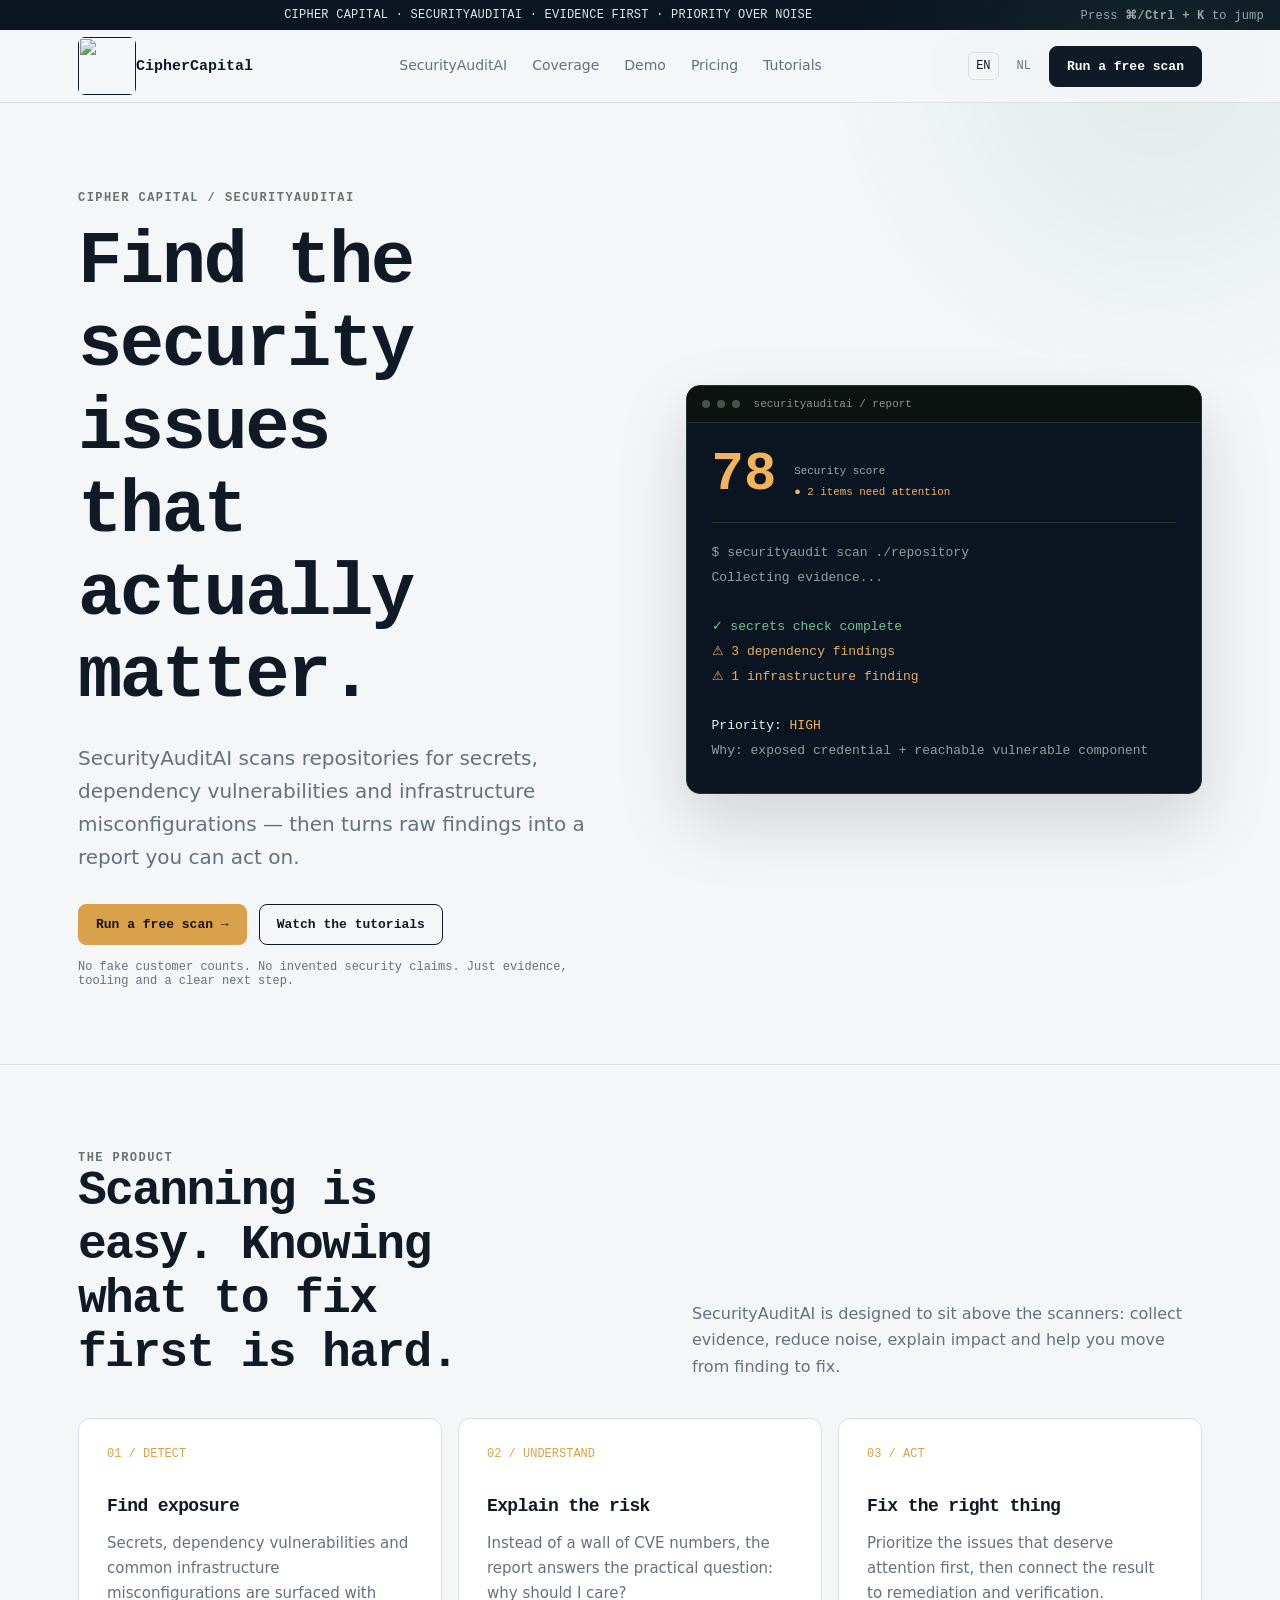
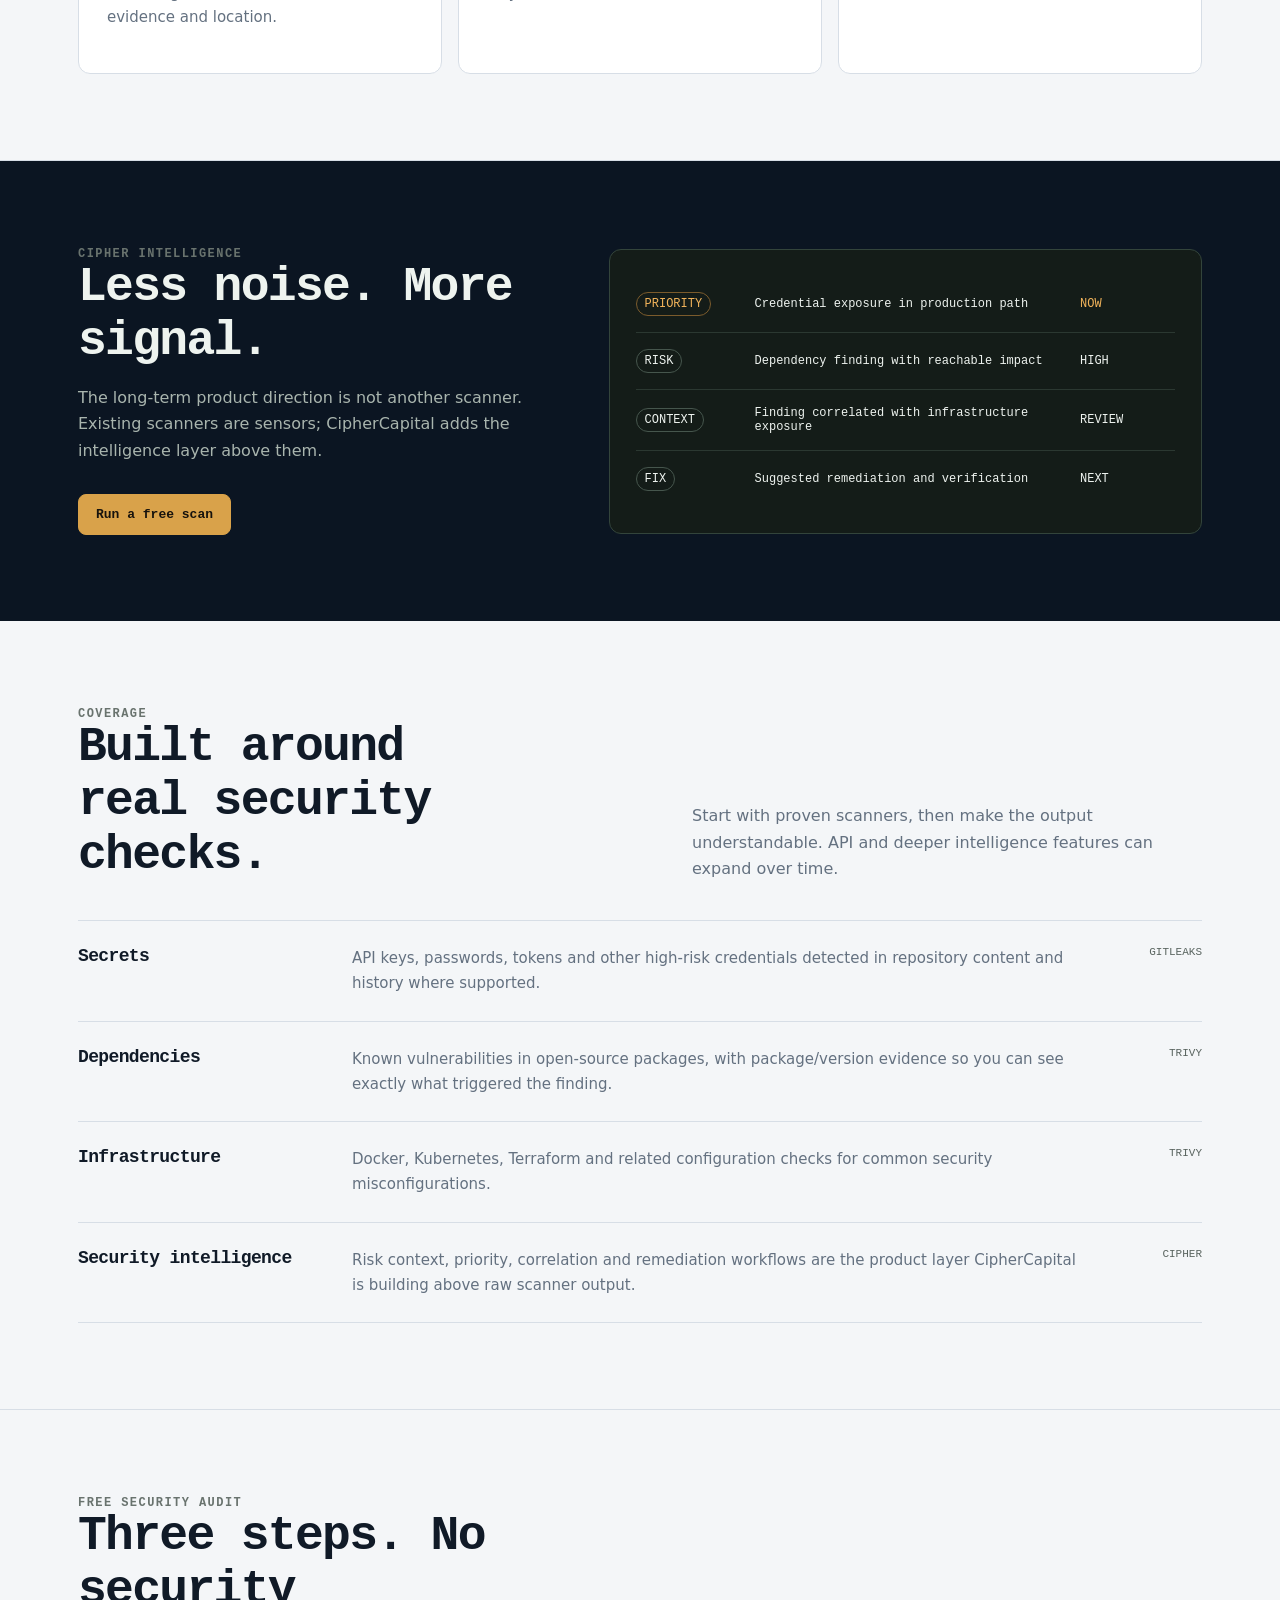
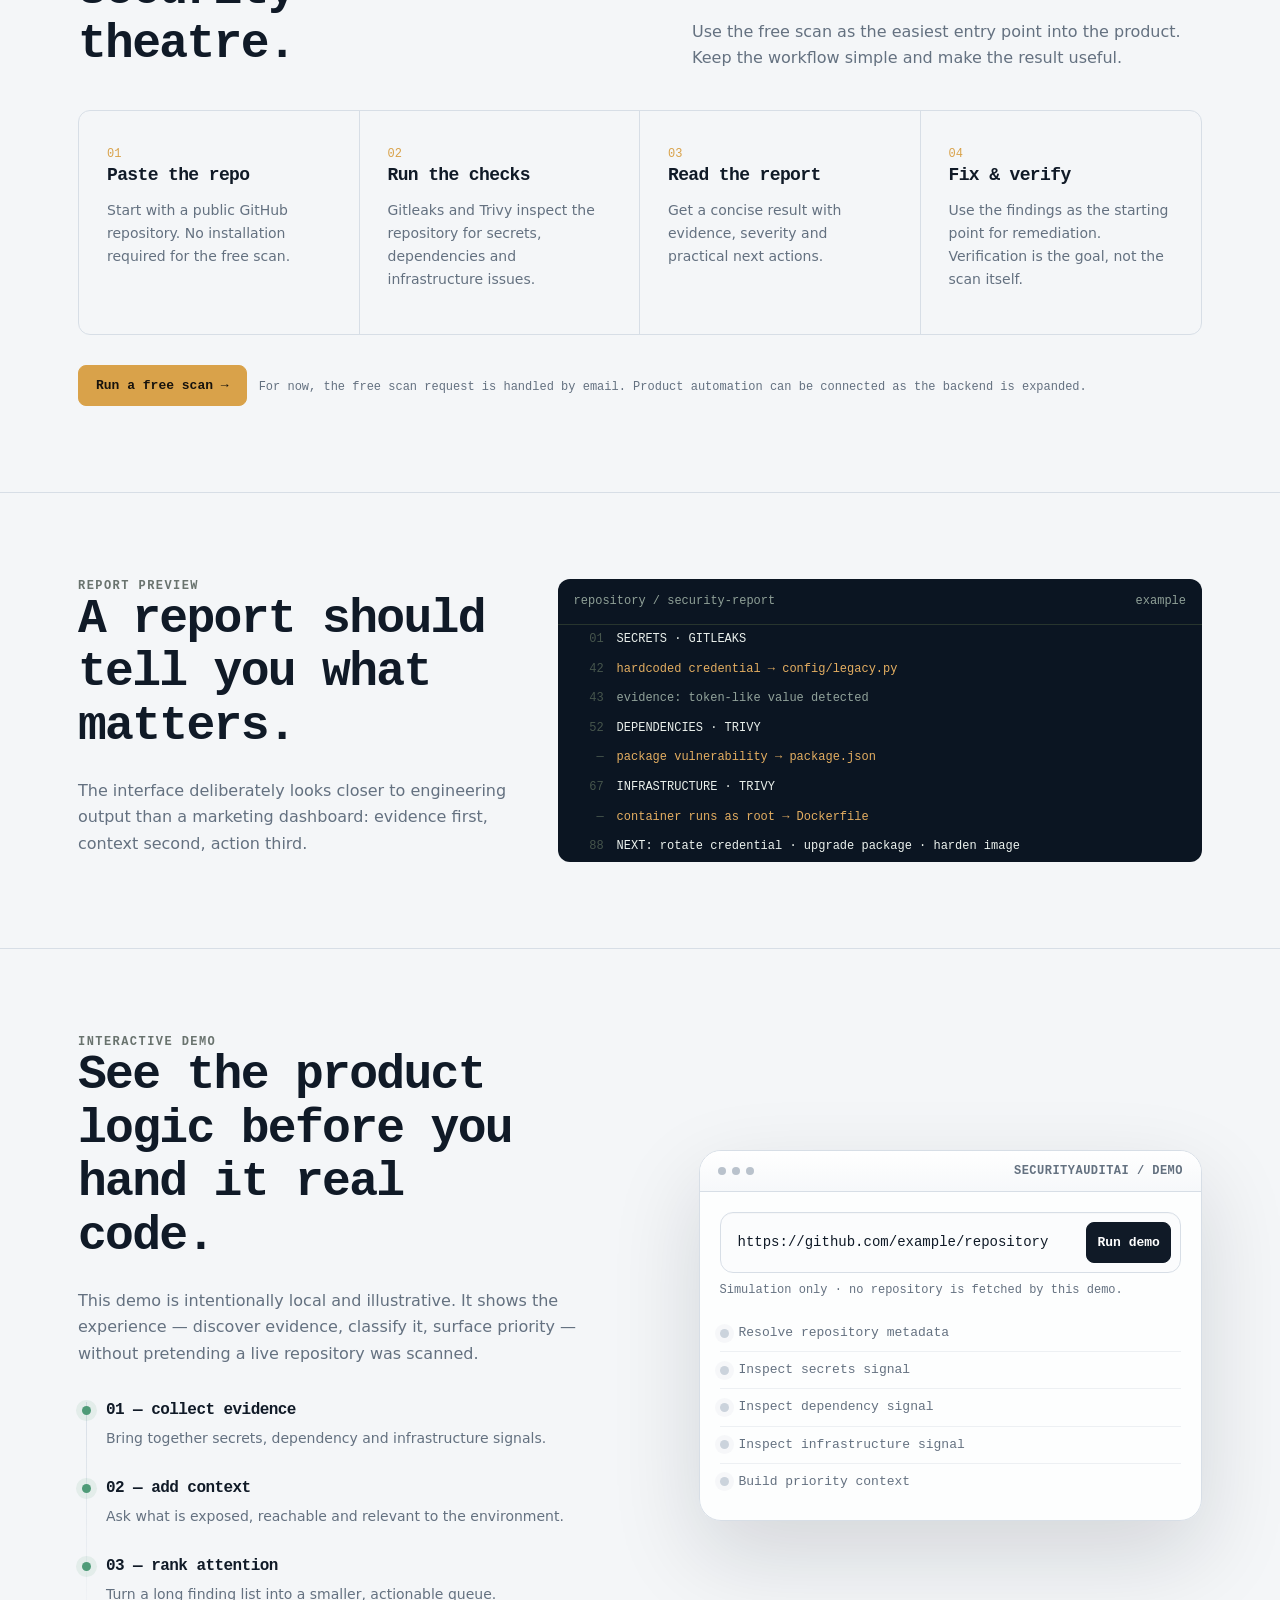
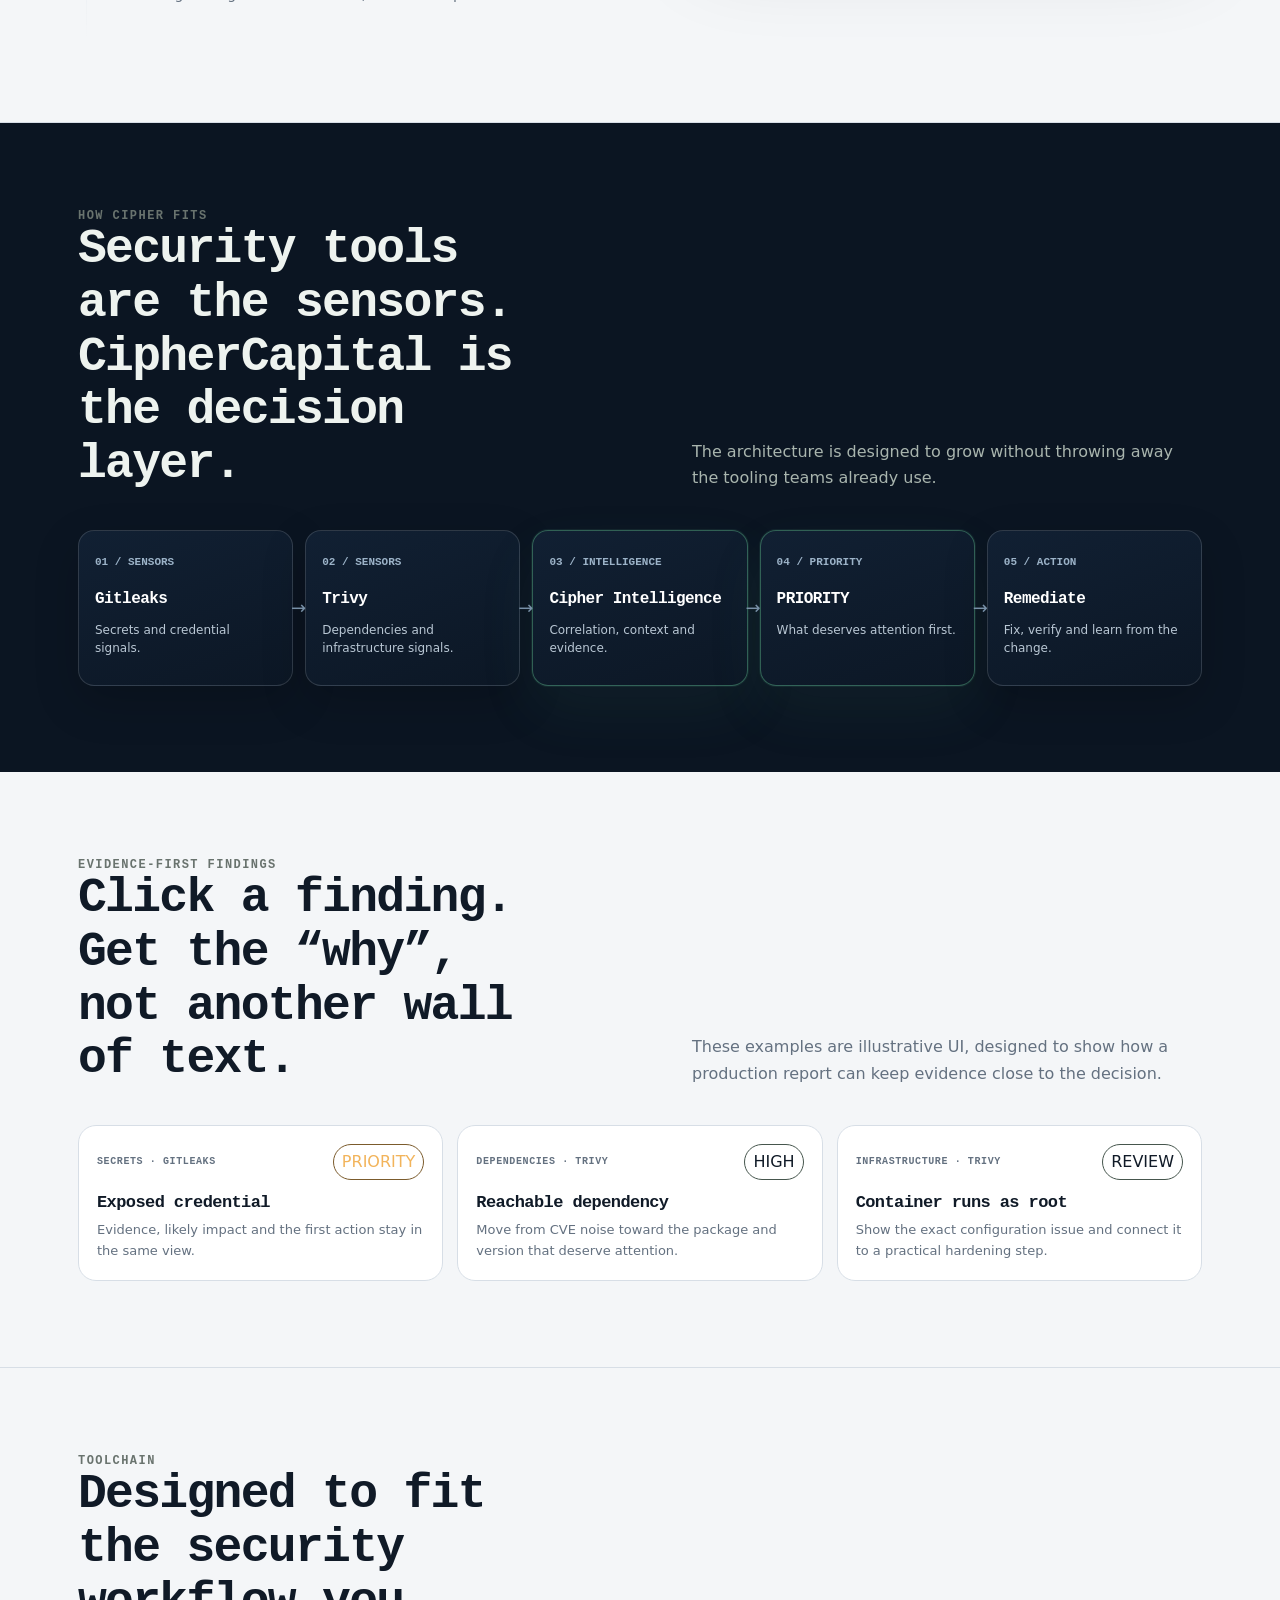
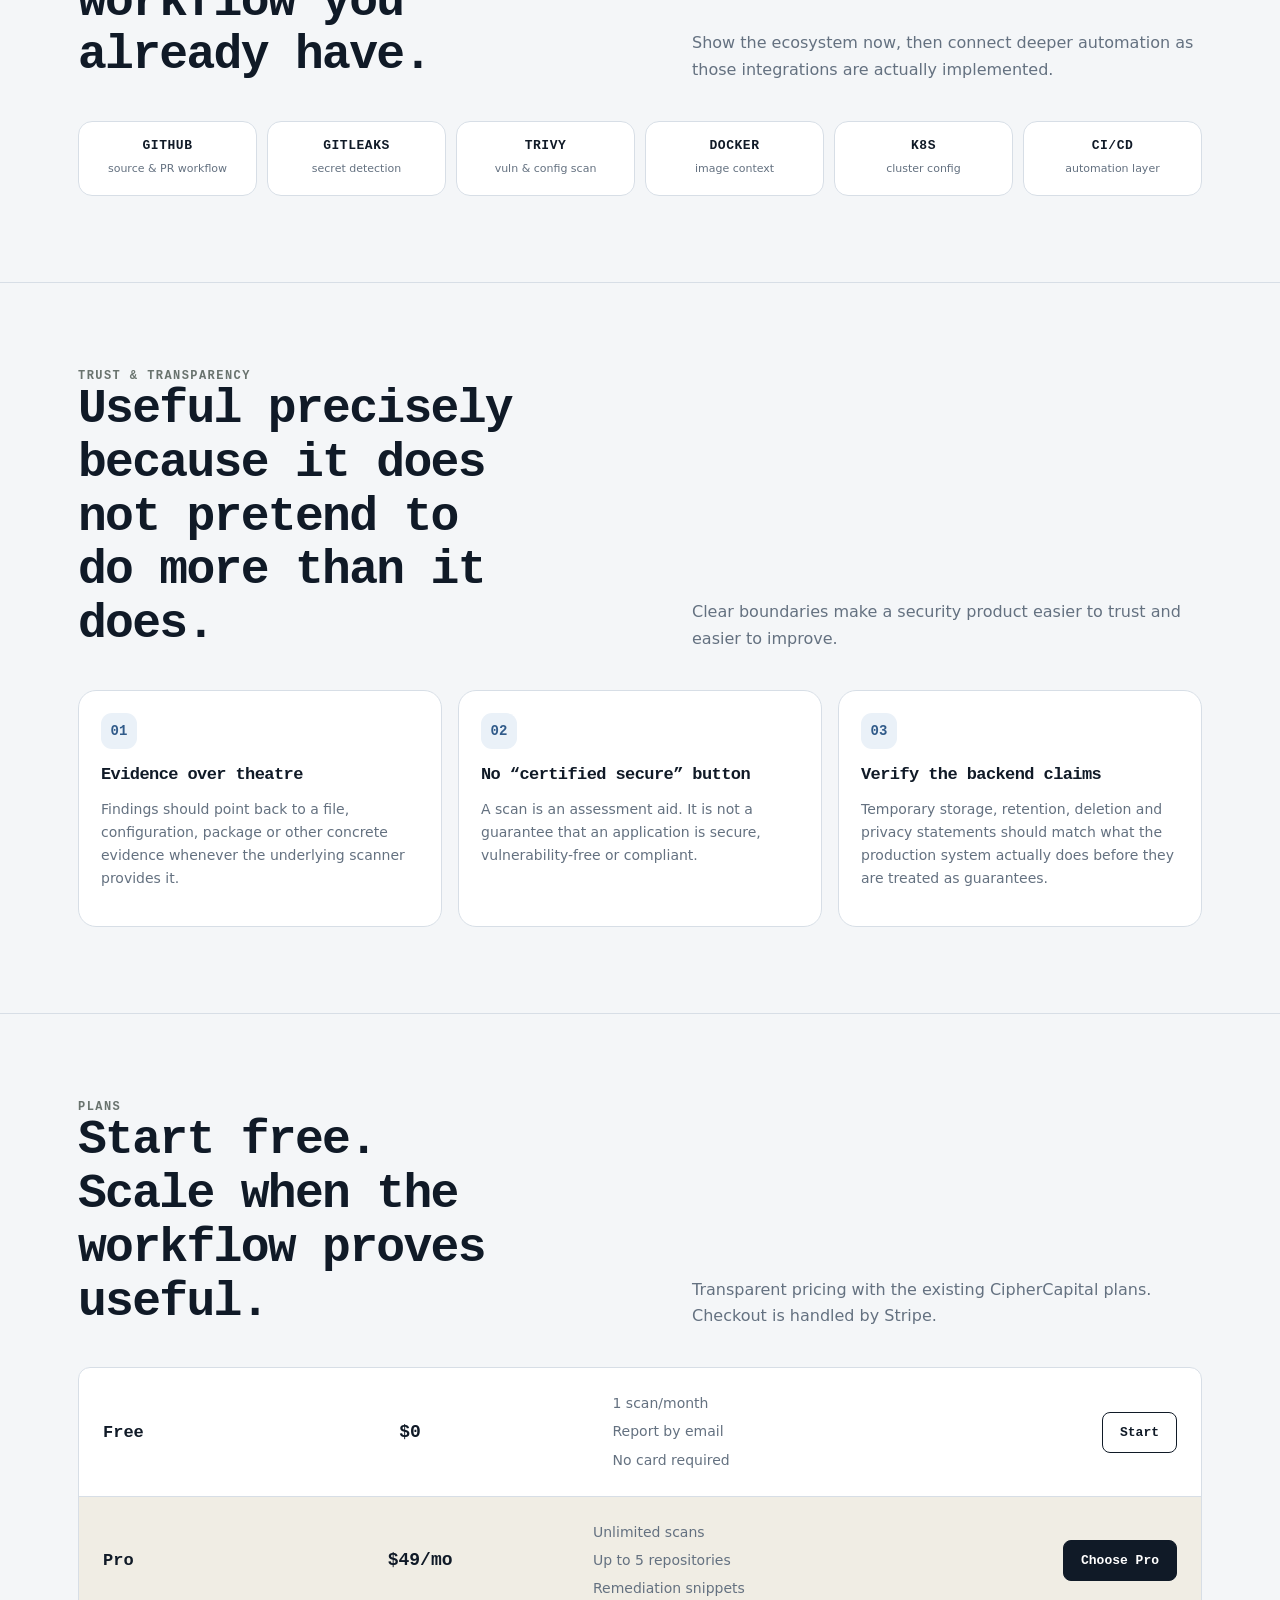
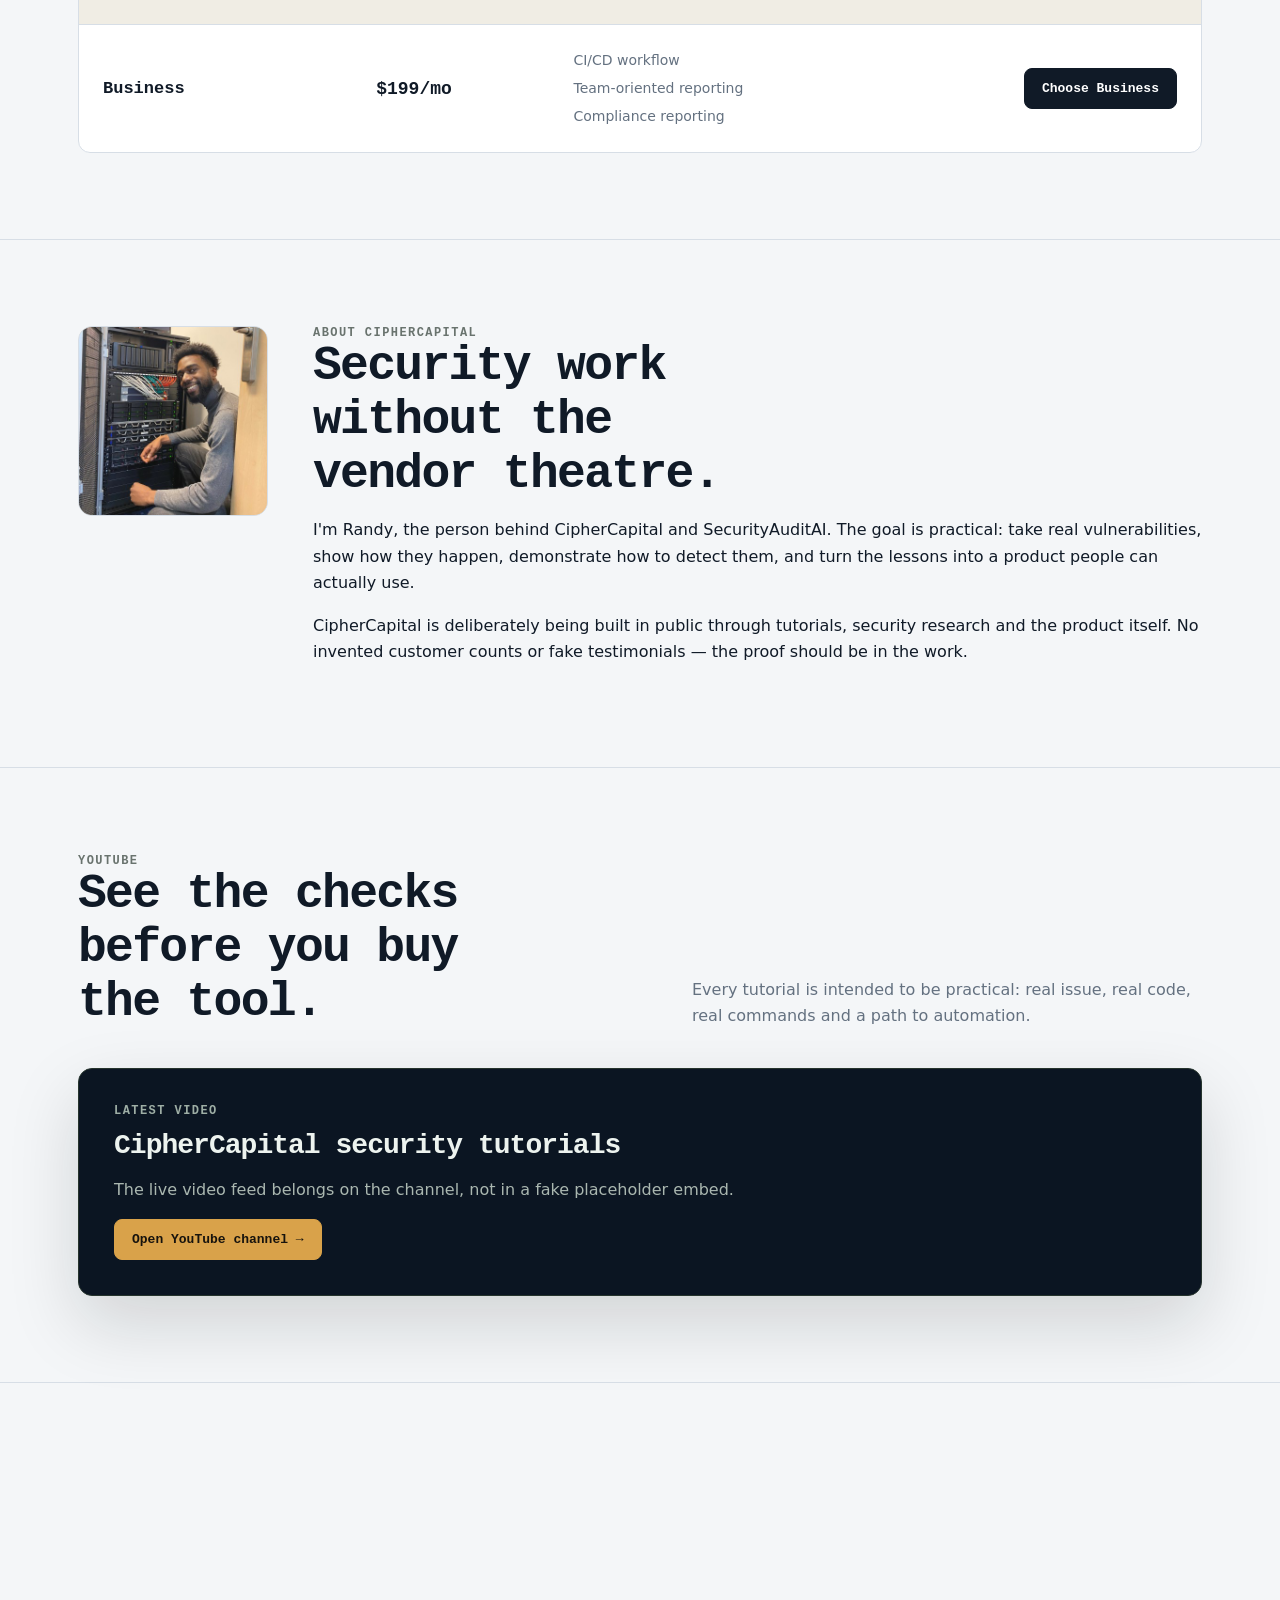
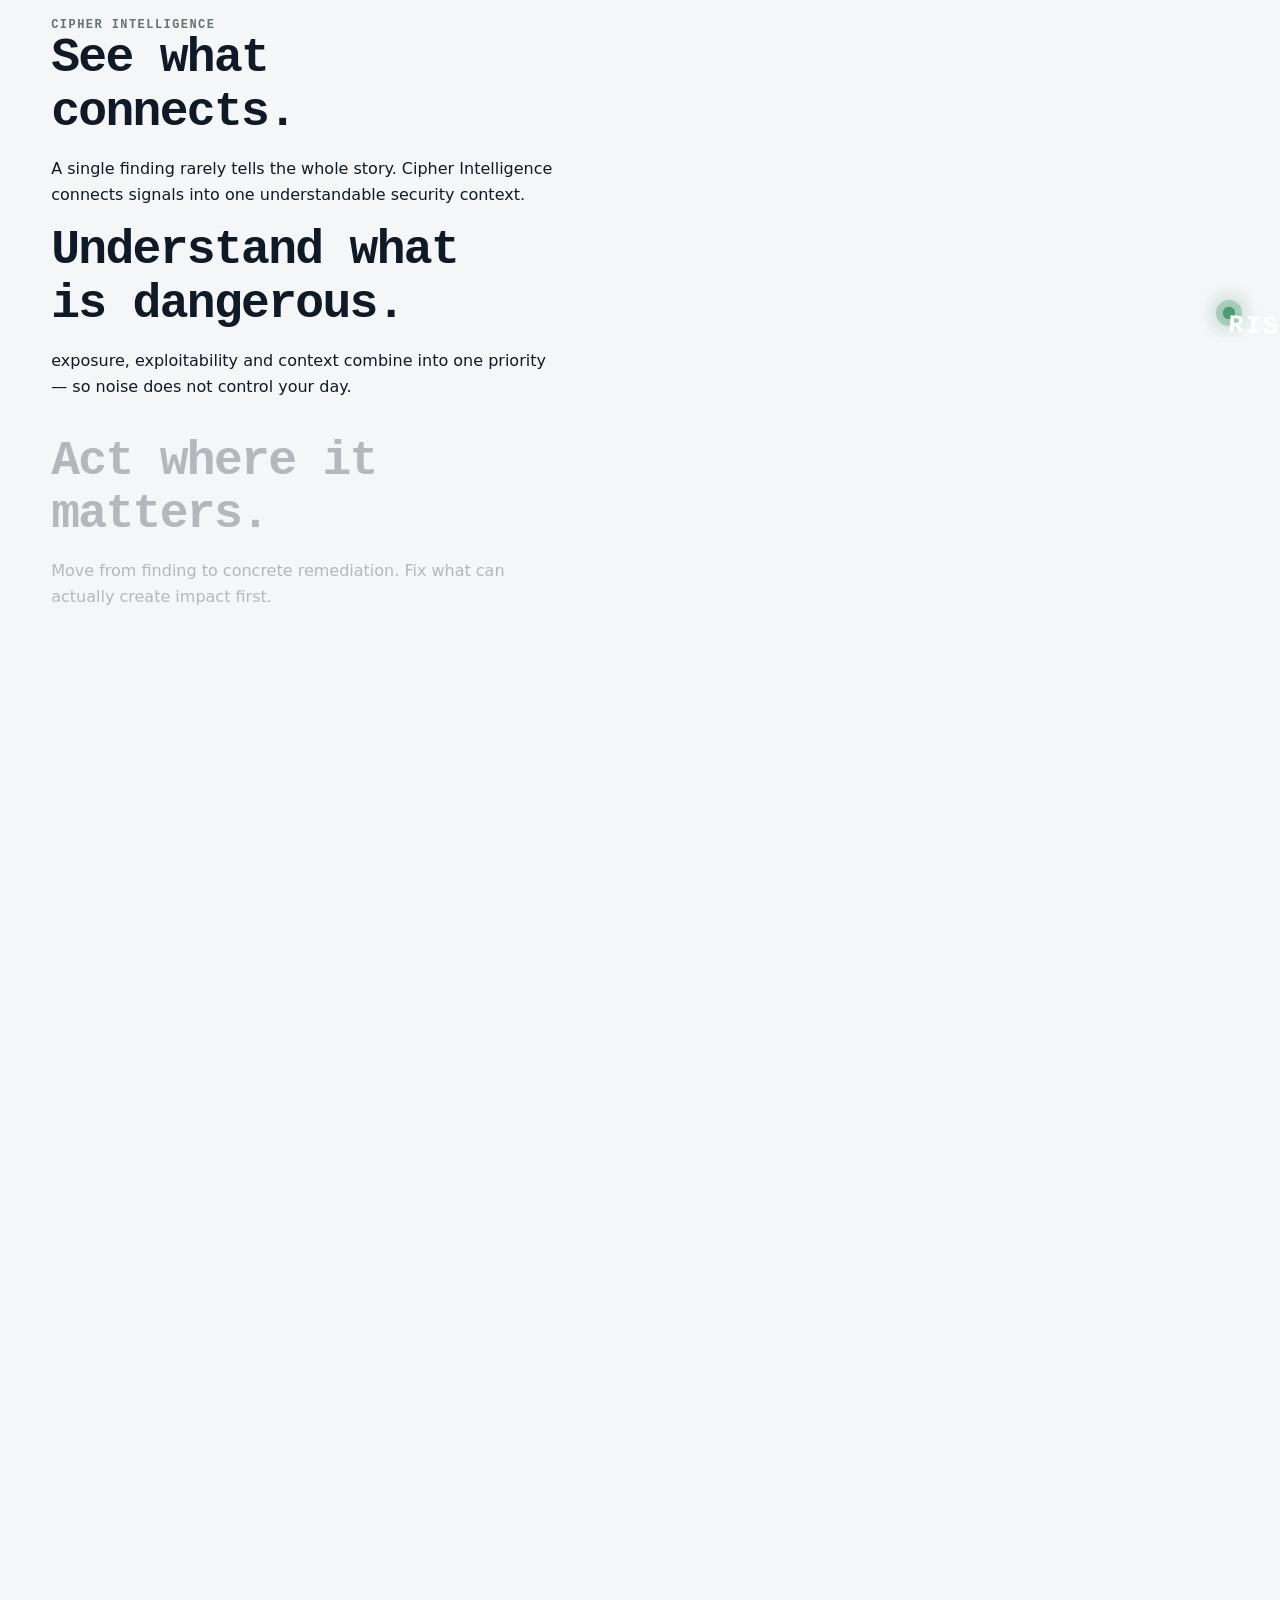
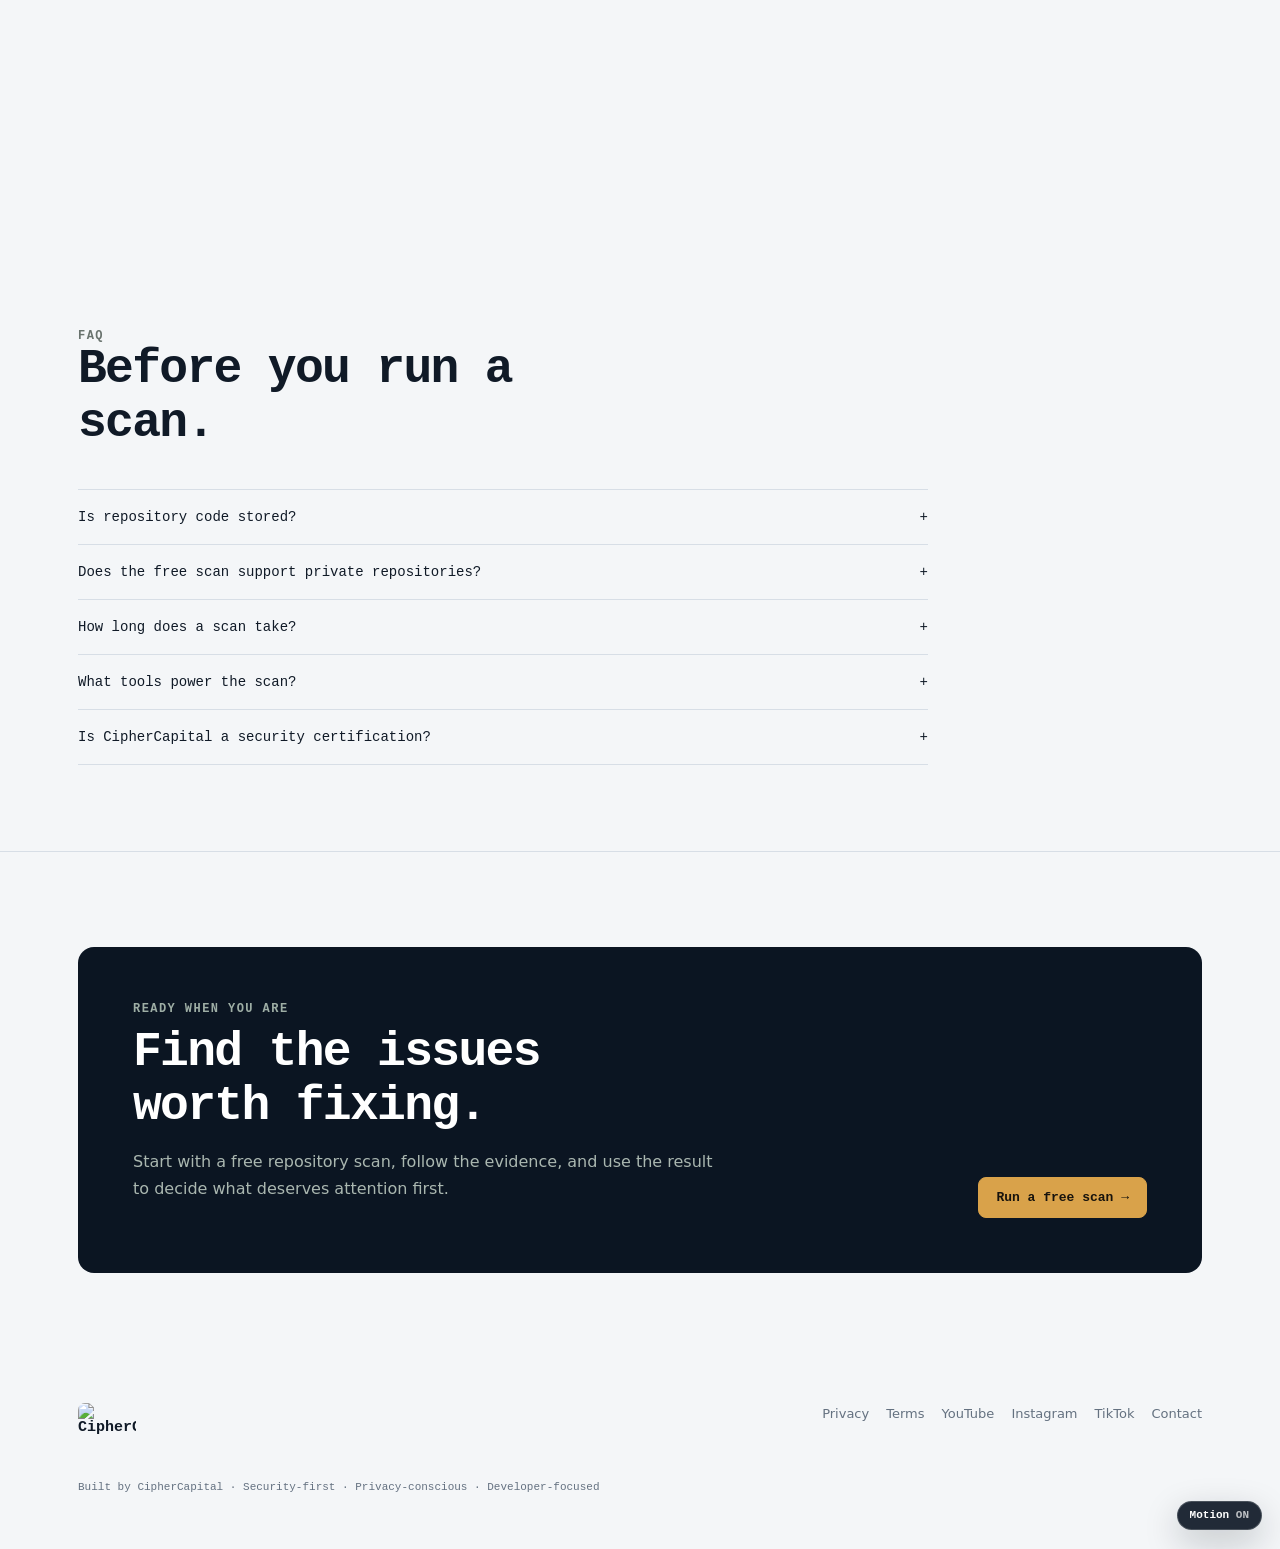
==== commit f88cd431: "Add files via upload" ====
--- a/index.html
+++ b/index.html
@@ -3,16 +3,20 @@
 <head>
 <meta charset="utf-8"><meta name="viewport" content="width=device-width,initial-scale=1">
 <title>CipherCapital — Security intelligence that finds what matters</title><meta name="description" content="SecurityAuditAI finds exposed secrets, vulnerable dependencies and infrastructure misconfigurations — then helps you understand what matters first.">
-<meta name="theme-color" content="#101613"><link rel="icon" href="https://raw.githubusercontent.com/randysimpey/ciphercapital-hub/main/assets/logo.png" type="image/svg+xml">
+<meta name="theme-color" content="#0b1522"><link rel="icon" href="https://raw.githubusercontent.com/randysimpey/ciphercapital-hub/main/assets/logo.png" type="image/png">
 <link rel="stylesheet" href="assets/styles.css?v=2">
 <link rel="alternate" hreflang="en" href="https://randysimpey.github.io/ciphercapital-hub/">
 <link rel="alternate" hreflang="nl" href="https://randysimpey.github.io/ciphercapital-hub/nl/">
+
+<link rel="canonical" href="https://randysimpey.github.io/ciphercapital-hub/">
+<meta property="og:type" content="website"><meta property="og:title" content="CipherCapital — Security intelligence that finds what matters"><meta property="og:description" content="SecurityAuditAI finds exposed secrets, vulnerable dependencies and infrastructure misconfigurations — then helps you understand what matters first."><meta property="og:url" content="https://randysimpey.github.io/ciphercapital-hub/"><meta property="og:image" content="https://raw.githubusercontent.com/randysimpey/ciphercapital-hub/main/assets/logo.png">
+<meta name="twitter:card" content="summary"><meta name="twitter:title" content="CipherCapital — Security intelligence that finds what matters"><meta name="twitter:description" content="SecurityAuditAI finds exposed secrets, vulnerable dependencies and infrastructure misconfigurations — then helps you understand what matters first."><meta name="twitter:image" content="https://raw.githubusercontent.com/randysimpey/ciphercapital-hub/main/assets/logo.png">
 </head>
 <body>
-<div class="topbar">CIPHER CAPITAL · SECURITYAUDITAI · EVIDENCE FIRST · PRIORITY OVER NOISE</div>
+<div class="topbar">CIPHER CAPITAL · SECURITYAUDITAI · EVIDENCE FIRST · PRIORITY OVER NOISE <span style="float:right;opacity:.7">Press <b>⌘/Ctrl + K</b> to jump</span></div>
 <header class="site"><div class="wrap nav">
 <a class="brand" href=""><img src="https://raw.githubusercontent.com/randysimpey/ciphercapital-hub/main/assets/logo.png" alt="">CipherCapital</a>
-<nav class="navlinks"><a href="#product">SecurityAuditAI</a><a href="#coverage">Coverage</a><a href="#pricing">Pricing</a><a href="#tutorial">Tutorials</a></nav>
+<nav class="navlinks"><a href="#product">SecurityAuditAI</a><a href="#coverage">Coverage</a><a href="#demo">Demo</a><a href="#pricing">Pricing</a><a href="#tutorial">Tutorials</a></nav>
 <div class="actions"><a class="lang active" href="./">EN</a><a class="lang " href="../nl/">NL</a><a class="btn btn-dark" href="#scan">Run a free scan</a></div>
 </div></header>
 
@@ -41,7 +45,7 @@
 <section class="section darksection"><div class="wrap intelligence">
 <div><div class="eyebrow">CIPHER INTELLIGENCE</div><h2>Less noise. More signal.</h2><p class="muted">The long-term product direction is not another scanner. Existing scanners are sensors; CipherCapital adds the intelligence layer above them.</p>
 <div class="ctas"><a class="btn btn-amber" href="#scan">Run a free scan</a></div></div>
-<div class="callout"><div class="riskrow"><span class="pill hot">67NOW</span><span>Credential exposure in production path</span><span class="accent">NOW</span></div>
+<div class="callout"><div class="riskrow"><span class="pill hot">PRIORITY</span><span>Credential exposure in production path</span><span class="accent">NOW</span></div>
 <div class="riskrow"><span class="pill">RISK</span><span>Dependency finding with reachable impact</span><span>HIGH</span></div>
 <div class="riskrow"><span class="pill">CONTEXT</span><span>Finding correlated with infrastructure exposure</span><span>REVIEW</span></div>
 <div class="riskrow"><span class="pill">FIX</span><span>Suggested remediation and verification</span><span>NEXT</span></div></div>
@@ -76,6 +80,110 @@
 <div class="coderow"><span class="ln">88</span><span class="white">NEXT: rotate credential · upgrade package · harden image</span></div></div>
 </div></section>
 
+
+<section class="section ux-section" id="demo">
+  <div class="wrap ux-grid">
+    <div>
+      <div class="eyebrow">INTERACTIVE DEMO</div>
+      <h2>See the product logic before you hand it real code.</h2>
+      <p class="lead" style="font-size:16px">This demo is intentionally local and illustrative. It shows the experience — discover evidence, classify it, surface priority — without pretending a live repository was scanned.</p>
+      <div class="timeline">
+        <div class="timeline-item"><h3>01 — collect evidence</h3><p>Bring together secrets, dependency and infrastructure signals.</p></div>
+        <div class="timeline-item"><h3>02 — add context</h3><p>Ask what is exposed, reachable and relevant to the environment.</p></div>
+        <div class="timeline-item"><h3>03 — rank attention</h3><p>Turn a long finding list into a smaller, actionable queue.</p></div>
+      </div>
+    </div>
+    <div class="demo-shell">
+      <div class="demo-top"><div class="demo-dots"><i></i><i></i><i></i></div><div class="demo-label">SECURITYAUDITAI / DEMO</div></div>
+      <div class="demo-body">
+        <form class="demo-input" id="demoScanForm">
+          <input value="https://github.com/example/repository" aria-label="Repository URL">
+          <button class="btn btn-dark" type="submit">Run demo</button>
+        </form>
+        <div class="micro" style="margin-top:10px">Simulation only · no repository is fetched by this demo.</div>
+        <div class="demo-status">
+          <div class="scan-line"><span class="scan-state"></span>Resolve repository metadata</div>
+          <div class="scan-line"><span class="scan-state"></span>Inspect secrets signal</div>
+          <div class="scan-line"><span class="scan-state"></span>Inspect dependency signal</div>
+          <div class="scan-line"><span class="scan-state"></span>Inspect infrastructure signal</div>
+          <div class="scan-line"><span class="scan-state"></span>Build priority context</div>
+        </div>
+        <div class="demo-result">
+          <div class="result-score"><strong>78</strong><span>ILLUSTRATIVE<br>SECURITY SCORE</span></div>
+          <div class="micro" style="margin-top:6px">Demo result for <span id="demoRepoLabel">example/repository</span></div>
+          <div class="result-grid">
+            <div class="result-chip"><b>01</b><small>high attention</small></div>
+            <div class="result-chip"><b>04</b><small>review</small></div>
+            <div class="result-chip"><b>17</b><small>informational</small></div>
+          </div>
+        </div>
+      </div>
+    </div>
+  </div>
+</section>
+
+<section class="section darksection ux-section" id="architecture">
+  <div class="wrap">
+    <div class="sectionhead"><div><div class="eyebrow">HOW CIPHER FITS</div><h2>Security tools are the sensors. CipherCapital is the decision layer.</h2></div><p class="muted">The architecture is designed to grow without throwing away the tooling teams already use.</p></div>
+    <div class="architecture">
+      <div class="arch-node"><span class="num">01 / SENSORS</span><h3>Gitleaks</h3><p>Secrets and credential signals.</p><span class="arch-arrow">→</span></div>
+      <div class="arch-node"><span class="num">02 / SENSORS</span><h3>Trivy</h3><p>Dependencies and infrastructure signals.</p><span class="arch-arrow">→</span></div>
+      <div class="arch-node active"><span class="num">03 / INTELLIGENCE</span><h3>Cipher Intelligence</h3><p>Correlation, context and evidence.</p><span class="arch-arrow">→</span></div>
+      <div class="arch-node active"><span class="num">04 / PRIORITY</span><h3>PRIORITY</h3><p>What deserves attention first.</p><span class="arch-arrow">→</span></div>
+      <div class="arch-node"><span class="num">05 / ACTION</span><h3>Remediate</h3><p>Fix, verify and learn from the change.</p></div>
+    </div>
+  </div>
+</section>
+
+<section class="section ux-section" id="findings">
+  <div class="wrap">
+    <div class="sectionhead"><div><div class="eyebrow">EVIDENCE-FIRST FINDINGS</div><h2>Click a finding. Get the “why”, not another wall of text.</h2></div><p>These examples are illustrative UI, designed to show how a production report can keep evidence close to the decision.</p></div>
+    <div class="findings-grid">
+      <article class="finding-card" data-title="Exposed credential" data-why="A credential can turn a code leak into an access problem. The next step should be to validate scope, rotate the secret and verify that the old value is no longer accepted." data-evidence="config/legacy.py:42\nTOKEN = \"••••••••••\"\n\ngitleaks: token-like credential detected">
+        <div class="finding-top"><span class="finding-tag">SECRETS · GITLEAKS</span><span class="pill hot">PRIORITY</span></div><h3>Exposed credential</h3><p>Evidence, likely impact and the first action stay in the same view.</p>
+      </article>
+      <article class="finding-card" data-title="Reachable dependency vulnerability" data-why="A vulnerable package matters more when the affected component is actually used in a reachable path. The report should surface package, version and evidence so the team can decide whether to upgrade, isolate or accept the risk." data-evidence="package.json\n\"package-name\": \"1.4.2\"\n\ntrivy: known vulnerability detected">
+        <div class="finding-top"><span class="finding-tag">DEPENDENCIES · TRIVY</span><span class="pill">HIGH</span></div><h3>Reachable dependency</h3><p>Move from CVE noise toward the package and version that deserve attention.</p>
+      </article>
+      <article class="finding-card" data-title="Container runs as root" data-why="A container running as root can increase the blast radius of a successful compromise. The report should point directly to the configuration and the hardening change to review." data-evidence="Dockerfile:12\nUSER root\n\ntrivy: container configuration check">
+        <div class="finding-top"><span class="finding-tag">INFRASTRUCTURE · TRIVY</span><span class="pill">REVIEW</span></div><h3>Container runs as root</h3><p>Show the exact configuration issue and connect it to a practical hardening step.</p>
+      </article>
+    </div>
+  </div>
+</section>
+
+<section class="section ux-section" id="integrations">
+  <div class="wrap">
+    <div class="sectionhead"><div><div class="eyebrow">TOOLCHAIN</div><h2>Designed to fit the security workflow you already have.</h2></div><p>Show the ecosystem now, then connect deeper automation as those integrations are actually implemented.</p></div>
+    <div class="integration-grid">
+      <div class="integration"><div class="logolet">GITHUB</div><small>source & PR workflow</small></div>
+      <div class="integration"><div class="logolet">GITLEAKS</div><small>secret detection</small></div>
+      <div class="integration"><div class="logolet">TRIVY</div><small>vuln & config scan</small></div>
+      <div class="integration"><div class="logolet">DOCKER</div><small>image context</small></div>
+      <div class="integration"><div class="logolet">K8S</div><small>cluster config</small></div>
+      <div class="integration"><div class="logolet">CI/CD</div><small>automation layer</small></div>
+    </div>
+  </div>
+</section>
+
+<section class="section ux-section" id="trust">
+  <div class="wrap">
+    <div class="sectionhead"><div><div class="eyebrow">TRUST & TRANSPARENCY</div><h2>Useful precisely because it does not pretend to do more than it does.</h2></div><p>Clear boundaries make a security product easier to trust and easier to improve.</p></div>
+    <div class="trust-grid">
+      <div class="trust-card"><div class="trust-icon">01</div><h3>Evidence over theatre</h3><p>Findings should point back to a file, configuration, package or other concrete evidence whenever the underlying scanner provides it.</p></div>
+      <div class="trust-card"><div class="trust-icon">02</div><h3>No “certified secure” button</h3><p>A scan is an assessment aid. It is not a guarantee that an application is secure, vulnerability-free or compliant.</p></div>
+      <div class="trust-card"><div class="trust-icon">03</div><h3>Verify the backend claims</h3><p>Temporary storage, retention, deletion and privacy statements should match what the production system actually does before they are treated as guarantees.</p></div>
+    </div>
+  </div>
+</section>
+
+<div class="modal" id="findingModal" aria-hidden="true">
+  <div class="modal-card" role="dialog" aria-modal="true">
+    <div class="modal-head"><div><div class="eyebrow">FINDING DETAIL</div><h3 data-modal-title style="margin-top:5px"></h3></div><button class="modal-close" aria-label="Close">×</button></div>
+    <div class="modal-content" data-modal-body></div>
+  </div>
+</div>
+
 <section class="section" id="pricing"><div class="wrap"><div class="sectionhead"><div><div class="eyebrow">PLANS</div><h2>Start free. Scale when the workflow proves useful.</h2></div><p>Transparent pricing with the existing CipherCapital plans. Checkout is handled by Stripe.</p></div>
 <div class="pricing">
 <div class="price"><div class="name">Free</div><div class="amount">$0</div><ul><li>1 scan/month</li><li>Report by email</li><li>No card required</li></ul><a class="btn btn-light" href="#scan">Start</a></div>
@@ -90,6 +198,23 @@
 <section class="section" id="tutorial"><div class="wrap"><div class="sectionhead"><div><div class="eyebrow">YOUTUBE</div><h2>See the checks before you buy the tool.</h2></div><p>Every tutorial is intended to be practical: real issue, real code, real commands and a path to automation.</p></div>
 <div class="panel" style="padding:35px"><div class="eyebrow" style="color:#9eaea5">LATEST VIDEO</div><h3 style="font-size:28px;margin-top:12px">CipherCapital security tutorials</h3><p style="color:#aab7b0">The live video feed belongs on the channel, not in a fake placeholder embed.</p><a class="btn btn-amber" href="https://www.youtube.com/@CipherCapitalCap">Open YouTube channel →</a></div></div></section>
 
+<section class="cipher-story" aria-label="Cipher Intelligence">
+  <div class="cipher-story__sticky">
+    <div class="cipher-story__stage">
+      <div class="cipher-story__copy">
+        <div class="eyebrow">CIPHER INTELLIGENCE</div>
+        <div class="cipher-story__step is-active"><h2>See what connects.</h2><p>A single finding rarely tells the whole story. Cipher Intelligence connects signals into one understandable security context.</p></div>
+        <div class="cipher-story__step"><h2>Understand what is dangerous.</h2><p>exposure, exploitability and context combine into one priority — so noise does not control your day.</p></div>
+        <div class="cipher-story__step"><h2>Act where it matters.</h2><p>Move from finding to concrete remediation. Fix what can actually create impact first.</p></div>
+      </div>
+      <div class="cipher-story__visual" aria-hidden="true">
+        <div class="cipher-orbit"></div><div class="cipher-orbit"></div><div class="cipher-orbit"></div>
+        <span class="cipher-node"></span><span class="cipher-node"></span><span class="cipher-node"></span><span class="cipher-node"></span>
+        <div class="cipher-core">RISK</div>
+      </div>
+    </div>
+  </div>
+</section>
 <section class="section"><div class="wrap"><div class="sectionhead"><div><div class="eyebrow">FAQ</div><h2>Before you run a scan.</h2></div></div><div class="faq">
 <details><summary>Is repository code stored?</summary><p>The site currently describes repository content as being cloned to temporary storage for scanning and deleted after the scan. This should remain true in the actual backend before making the claim a production guarantee.</p></details>
 <details><summary>Does the free scan support private repositories?</summary><p>The current free workflow is for public repositories. Private repository support is positioned for paid workflows.</p></details>
@@ -100,23 +225,7 @@
 
 <section class="final"><div class="wrap"><div class="finalbox"><div><div class="eyebrow" style="color:#9eaea5">READY WHEN YOU ARE</div><h2 style="color:#fff;margin-top:10px">Find the issues worth fixing.</h2><p>Start with a free repository scan, follow the evidence, and use the result to decide what deserves attention first.</p></div><a class="btn btn-amber" href="#scan">Run a free scan →</a></div></div></section>
 
-<section class="cipher-story" aria-label="Cipher Intelligence">
-  <div class="cipher-story__sticky">
-    <div class="cipher-story__stage">
-      <div class="cipher-story__copy">
-        <div class="eyebrow">CIPHER INTELLIGENCE</div>
-        <div class="cipher-story__step is-active"><h2>See what connects.</h2><p>A single finding rarely tells the whole story. Cipher Intelligence connects signals into one understandable security context.</p></div>
-        <div class="cipher-story__step"><h2>Understand what is dangerous.</h2><p>67NOW, exposure, exploitability and context combine into one priority — so noise does not control your day.</p></div>
-        <div class="cipher-story__step"><h2>Act where it matters.</h2><p>Move from finding to concrete remediation. Fix what can actually create impact first.</p></div>
-      </div>
-      <div class="cipher-story__visual" aria-hidden="true">
-        <div class="cipher-orbit"></div><div class="cipher-orbit"></div><div class="cipher-orbit"></div>
-        <span class="cipher-node"></span><span class="cipher-node"></span><span class="cipher-node"></span><span class="cipher-node"></span>
-        <div class="cipher-core">67NOW</div>
-      </div>
-    </div>
-  </div>
-</section>
+
 
 </main>
 <footer><div class="wrap"><div class="footer"><a class="brand" href="#"><img src="https://raw.githubusercontent.com/randysimpey/ciphercapital-hub/main/assets/logo.png" alt="CipherCapital"></a><div class="footerlinks"><a href="privacy.html">Privacy</a><a href="terms.html">Terms</a><a href="https://www.youtube.com/@CipherCapitalCap">YouTube</a><a href="https://instagram.com/ciphercapitalreall">Instagram</a><a href="https://tiktok.com/@ciphercapital">TikTok</a><a href="mailto:secrapports@outlook.com">Contact</a></div></div><div class="legal">Built by CipherCapital · Security-first · Privacy-conscious · Developer-focused</div></div></footer>
--- a/assets/styles.css
+++ b/assets/styles.css
@@ -420,3 +420,164 @@
   .cipher-story__visual{justify-self:center;width:min(88vw,480px)}
   .cipher-story__step{opacity:1;transform:none;margin-bottom:2.5rem}
 }
+
+/* =========================================================
+   CIPHER ULTRA UX — useful interactive product storytelling
+   ========================================================= */
+
+:root{
+  --blue:#315b8a;
+  --blue-soft:#eaf1f8;
+  --shadow-lg:0 34px 90px rgba(11,21,34,.14);
+}
+
+/* More deliberate spacing around interactive modules */
+.ux-section{position:relative;overflow:hidden}
+.ux-grid{display:grid;grid-template-columns:1.05fr .95fr;gap:clamp(2rem,5vw,6rem);align-items:center}
+.ux-grid.reverse{grid-template-columns:.95fr 1.05fr}
+@media(max-width:900px){.ux-grid,.ux-grid.reverse{grid-template-columns:1fr}}
+
+.demo-shell{
+  border:1px solid var(--line);
+  border-radius:22px;
+  background:rgba(255,255,255,.82);
+  box-shadow:var(--shadow-lg);
+  overflow:hidden;
+}
+.demo-top{
+  display:flex;align-items:center;justify-content:space-between;
+  gap:1rem;padding:14px 18px;border-bottom:1px solid var(--line);
+  background:linear-gradient(180deg,#fff,#f6f8fa);
+}
+.demo-dots{display:flex;gap:6px}.demo-dots i{display:block;width:8px;height:8px;border-radius:50%;background:#b9c2cc}
+.demo-label{font:600 12px/1 "IBM Plex Mono",monospace;color:var(--muted);letter-spacing:.04em}
+.demo-body{padding:20px}
+.demo-input{
+  display:flex;gap:10px;align-items:center;
+  border:1px solid var(--line);border-radius:13px;background:#fbfcfd;
+  padding:9px;
+  box-shadow:inset 0 1px 0 rgba(0,0,0,.02);
+}
+.demo-input input{
+  width:100%;border:0;outline:0;background:transparent;
+  font:500 14px/1.4 "IBM Plex Mono",monospace;color:var(--ink);
+  padding:8px;
+}
+.demo-input button{white-space:nowrap}
+.demo-status{margin-top:18px;min-height:178px}
+.scan-line{display:flex;align-items:center;gap:10px;padding:9px 0;font:500 13px/1.4 "IBM Plex Mono",monospace;color:var(--muted);border-bottom:1px solid #edf0f3}
+.scan-line:last-child{border-bottom:0}
+.scan-state{width:9px;height:9px;border-radius:50%;background:#cbd3dc;box-shadow:0 0 0 5px rgba(203,211,220,.16)}
+.scan-line.done{color:var(--ink)}.scan-line.done .scan-state{background:var(--green);box-shadow:0 0 0 5px rgba(79,155,120,.12)}
+.scan-line.active .scan-state{background:var(--amber);animation:cc-pulse .9s ease-in-out infinite}
+@keyframes cc-pulse{50%{box-shadow:0 0 0 8px rgba(217,162,74,.06)}}
+.demo-result{
+  display:none;margin-top:18px;border-top:1px solid var(--line);padding-top:18px;
+}
+.demo-result.show{display:block;animation:cc-hero-in .65s var(--motion-ease) both}
+.result-score{display:flex;align-items:flex-end;gap:10px}.result-score strong{font-size:56px;letter-spacing:-.05em}
+.result-score span{font:600 12px/1.2 "IBM Plex Mono",monospace;color:var(--muted);padding-bottom:10px}
+.result-grid{display:grid;grid-template-columns:repeat(3,1fr);gap:10px;margin-top:16px}
+@media(max-width:560px){.result-grid{grid-template-columns:1fr}}
+.result-chip{padding:12px;border:1px solid var(--line);border-radius:12px;background:#fff}
+.result-chip b{display:block;font:700 18px/1 "IBM Plex Mono",monospace}.result-chip small{display:block;margin-top:5px;color:var(--muted)}
+
+.architecture{
+  position:relative;display:grid;grid-template-columns:repeat(5,1fr);
+  gap:12px;align-items:stretch;margin-top:26px
+}
+.arch-node{
+  position:relative;min-height:138px;border:1px solid rgba(255,255,255,.14);
+  border-radius:16px;padding:16px;background:linear-gradient(160deg,#112033,#0c1725);
+  color:#fff;box-shadow:0 16px 45px rgba(0,0,0,.18);
+}
+.arch-node .num{font:700 11px/1 "IBM Plex Mono",monospace;color:#9cb3c8}
+.arch-node h3{font-size:16px;margin:18px 0 8px}.arch-node p{font-size:12px;line-height:1.5;color:#b9c7d4}
+.arch-node.active{border-color:rgba(79,155,120,.55);box-shadow:0 0 0 1px rgba(79,155,120,.12),0 24px 60px rgba(79,155,120,.08)}
+.arch-arrow{position:absolute;right:-14px;top:50%;transform:translateY(-50%);color:#7890a7;font-size:18px;z-index:2}
+@media(max-width:900px){.architecture{grid-template-columns:1fr 1fr}.arch-arrow{display:none}}
+@media(max-width:520px){.architecture{grid-template-columns:1fr}}
+
+.integration-grid{display:grid;grid-template-columns:repeat(6,1fr);gap:10px;margin-top:28px}
+.integration{
+  border:1px solid var(--line);border-radius:14px;padding:17px 12px;background:#fff;
+  text-align:center;transition:transform .45s var(--motion-ease),box-shadow .45s var(--motion-ease),border-color .3s ease;
+}
+.integration:hover{transform:translateY(-6px);box-shadow:0 18px 45px rgba(16,26,39,.09);border-color:#bdc9d4}
+.integration .logolet{font:700 13px/1 "IBM Plex Mono",monospace;letter-spacing:.04em}
+.integration small{display:block;margin-top:8px;color:var(--muted);font-size:11px}
+@media(max-width:900px){.integration-grid{grid-template-columns:repeat(3,1fr)}}@media(max-width:520px){.integration-grid{grid-template-columns:repeat(2,1fr)}}
+
+.trust-grid{display:grid;grid-template-columns:repeat(3,1fr);gap:16px;margin-top:28px}
+.trust-card{padding:22px;border:1px solid var(--line);border-radius:18px;background:#fff}
+.trust-card h3{font-size:17px}.trust-card p{color:var(--muted);font-size:14px;line-height:1.65}
+.trust-icon{width:36px;height:36px;border-radius:11px;display:grid;place-items:center;background:var(--blue-soft);color:var(--blue);font:700 14px/1 "IBM Plex Mono",monospace;margin-bottom:16px}
+@media(max-width:800px){.trust-grid{grid-template-columns:1fr}}
+
+.timeline{position:relative;margin-top:35px;padding-left:28px}
+.timeline::before{content:"";position:absolute;left:8px;top:0;bottom:0;width:1px;background:linear-gradient(#d7dee6,rgba(215,222,230,0))}
+.timeline-item{position:relative;padding:0 0 30px}
+.timeline-item::before{content:"";position:absolute;left:-24px;top:4px;width:9px;height:9px;background:var(--green);border-radius:50%;box-shadow:0 0 0 6px rgba(79,155,120,.10)}
+.timeline-item h3{margin:0 0 7px;font-size:16px}.timeline-item p{margin:0;color:var(--muted);font-size:14px;max-width:650px}
+
+.finding-card{
+  border:1px solid var(--line);border-radius:18px;background:#fff;padding:18px;
+  cursor:pointer;transition:transform .4s var(--motion-ease),box-shadow .4s ease,border-color .3s ease;
+}
+.finding-card:hover{transform:translateY(-5px);box-shadow:0 20px 55px rgba(16,26,39,.09);border-color:#bac7d3}
+.finding-top{display:flex;align-items:center;justify-content:space-between;gap:10px}.finding-tag{font:700 10px/1 "IBM Plex Mono",monospace;letter-spacing:.06em;color:var(--muted)}
+.finding-card h3{font-size:17px;margin:13px 0 8px}.finding-card p{margin:0;color:var(--muted);font-size:13px;line-height:1.6}
+.findings-grid{display:grid;grid-template-columns:repeat(3,1fr);gap:14px;margin-top:22px}@media(max-width:850px){.findings-grid{grid-template-columns:1fr}}
+
+.modal{
+  position:fixed;inset:0;z-index:10000;display:none;place-items:center;padding:20px;
+  background:rgba(6,13,22,.55);backdrop-filter:blur(9px);-webkit-backdrop-filter:blur(9px);
+}
+.modal.show{display:grid}
+.modal-card{width:min(680px,100%);max-height:86vh;overflow:auto;background:#fff;border-radius:22px;box-shadow:0 45px 120px rgba(0,0,0,.26);animation:cc-hero-in .5s var(--motion-ease)}
+.modal-head{display:flex;justify-content:space-between;align-items:center;gap:14px;padding:18px 20px;border-bottom:1px solid var(--line)}
+.modal-close{border:1px solid var(--line);background:#f7f9fb;border-radius:10px;width:36px;height:36px;cursor:pointer}
+.modal-content{padding:24px}.evidence-box{padding:15px;border-radius:12px;background:#0b1522;color:#dce7f0;font:500 12px/1.7 "IBM Plex Mono",monospace;white-space:pre-wrap}
+.modal-actions{display:flex;gap:10px;flex-wrap:wrap;margin-top:18px}
+
+.command{
+  position:fixed;inset:0;z-index:10001;display:none;align-items:flex-start;justify-content:center;padding:12vh 20px 20px;
+  background:rgba(6,13,22,.38);backdrop-filter:blur(8px);-webkit-backdrop-filter:blur(8px)
+}
+.command.show{display:flex}
+.command-box{width:min(620px,100%);background:#fff;border:1px solid var(--line);border-radius:18px;box-shadow:0 40px 100px rgba(0,0,0,.2);overflow:hidden}
+.command-input{width:100%;border:0;outline:0;padding:18px 20px;font:500 15px/1.4 "IBM Plex Mono",monospace;border-bottom:1px solid var(--line)}
+.command-list{padding:8px}.command-item{display:flex;justify-content:space-between;gap:10px;padding:12px 13px;border-radius:10px;cursor:pointer}.command-item:hover,.command-item.active{background:#f2f5f7}.command-key{font:600 11px/1 "IBM Plex Mono",monospace;color:var(--muted)}
+
+.motion-control{
+  position:fixed;right:18px;bottom:18px;z-index:9998;
+  border:1px solid rgba(255,255,255,.18);background:rgba(11,21,34,.9);color:#fff;
+  border-radius:999px;padding:8px 12px;font:600 11px/1 "IBM Plex Mono",monospace;cursor:pointer;
+  box-shadow:0 12px 35px rgba(11,21,34,.22)
+}
+.motion-control span{opacity:.7}
+
+.backtop{
+  position:fixed;right:18px;bottom:64px;z-index:9997;width:42px;height:42px;border:1px solid var(--line);
+  border-radius:50%;background:rgba(255,255,255,.9);color:var(--ink);display:grid;place-items:center;
+  cursor:pointer;opacity:0;transform:translateY(10px);pointer-events:none;transition:.35s var(--motion-ease);
+  box-shadow:0 12px 35px rgba(16,26,39,.11)
+}
+.backtop.show{opacity:1;transform:none;pointer-events:auto}
+
+@media(prefers-reduced-motion:reduce){
+  .motion-control{display:none}
+}
+
+html.motion-off *,html.motion-off *::before,html.motion-off *::after{
+  animation:none !important;transition:none !important;scroll-behavior:auto !important;
+}
+html.motion-off .reveal,html.motion-off .reveal-left,html.motion-off .reveal-right,html.motion-off .reveal-scale,
+html.motion-off .stagger > *{opacity:1 !important;transform:none !important}
+
+.site.is-scrolled{
+  background:rgba(244,246,248,.88);
+  box-shadow:0 10px 40px rgba(16,26,39,.08);
+  backdrop-filter:blur(18px) saturate(130%);
+  -webkit-backdrop-filter:blur(18px) saturate(130%);
+}
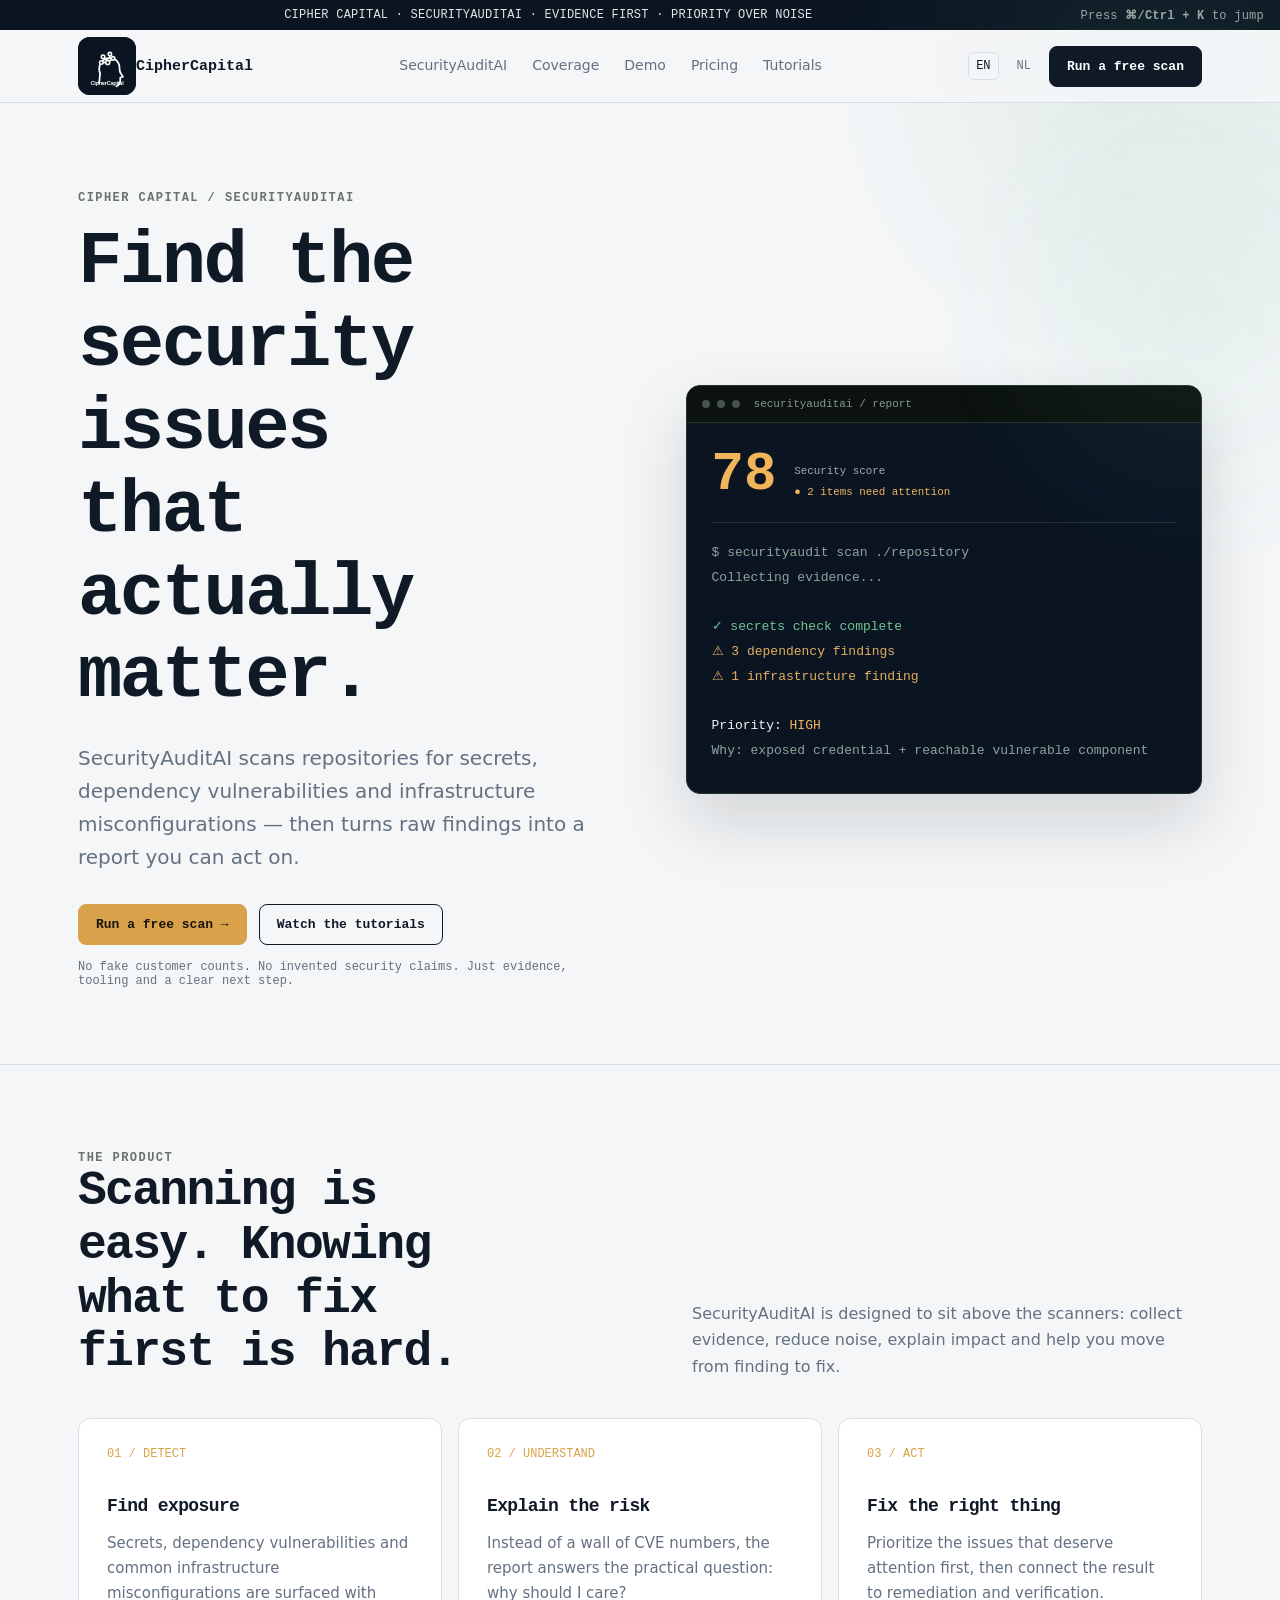
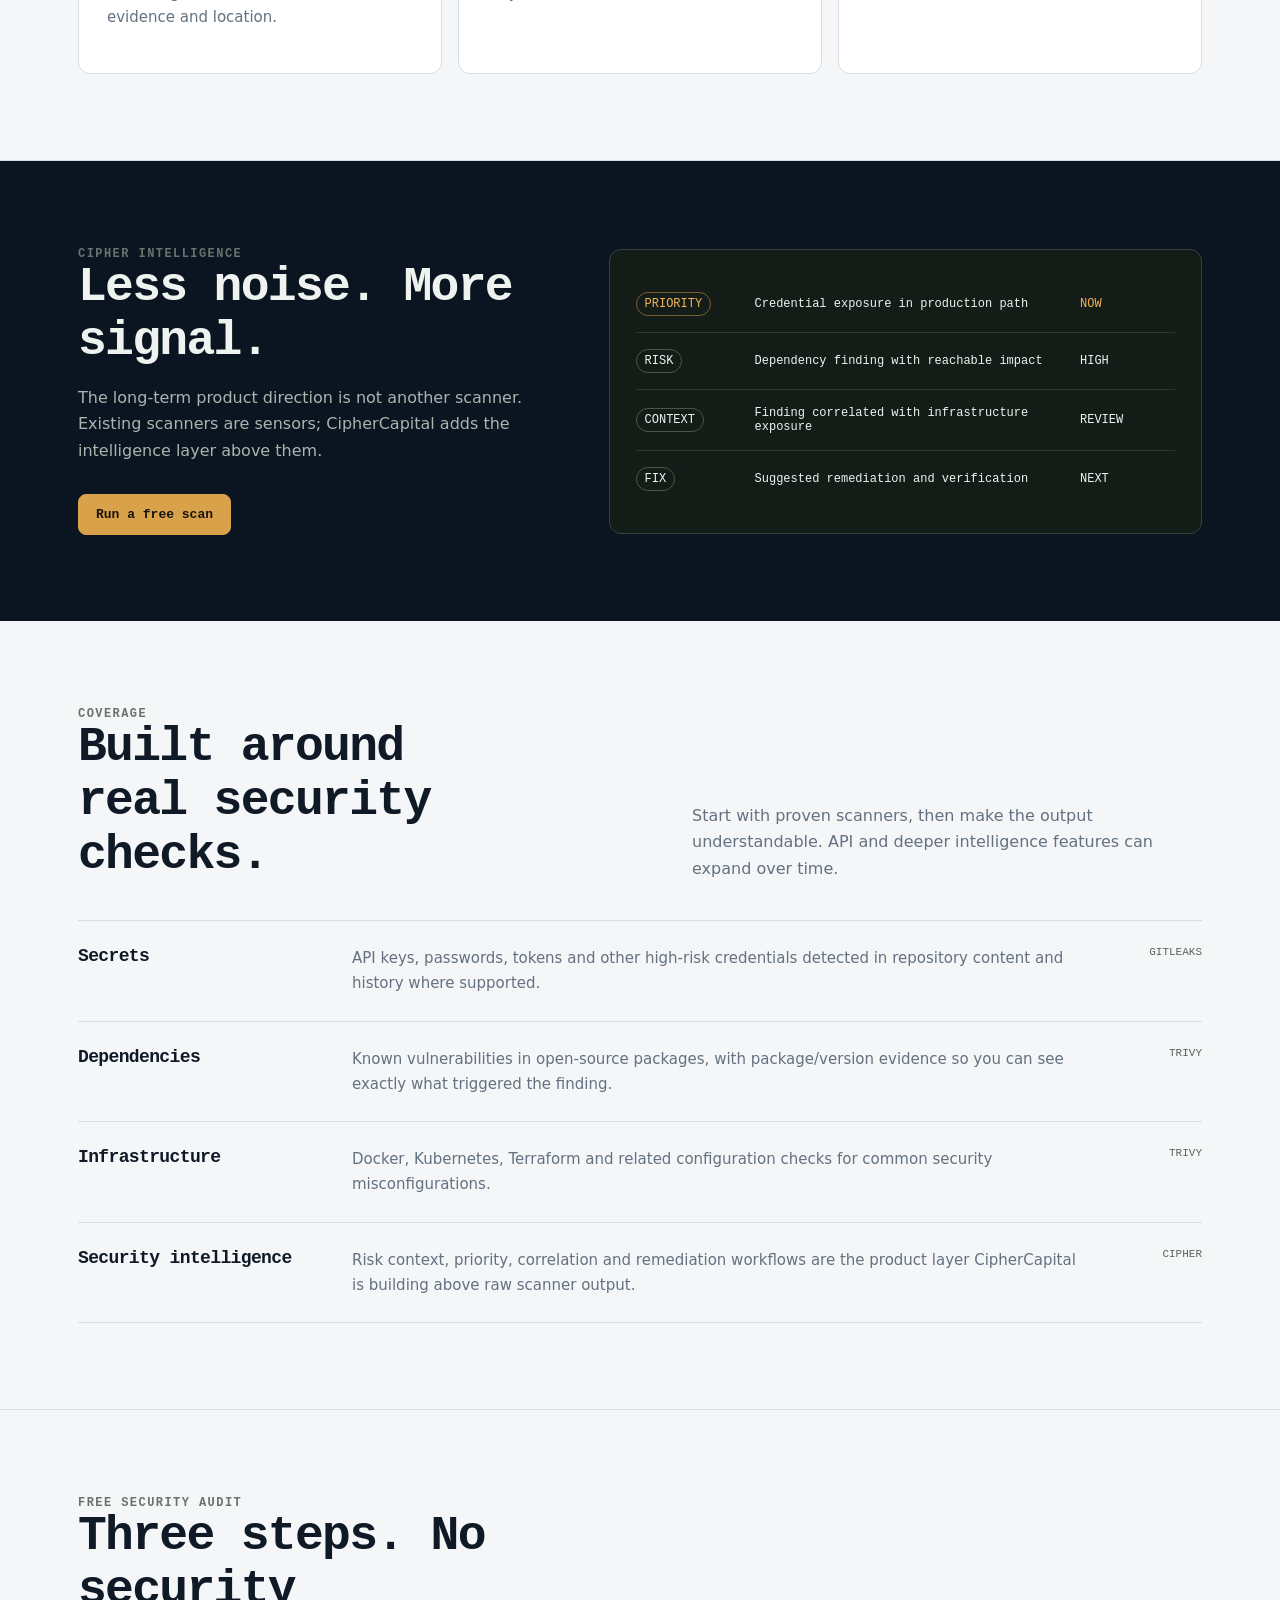
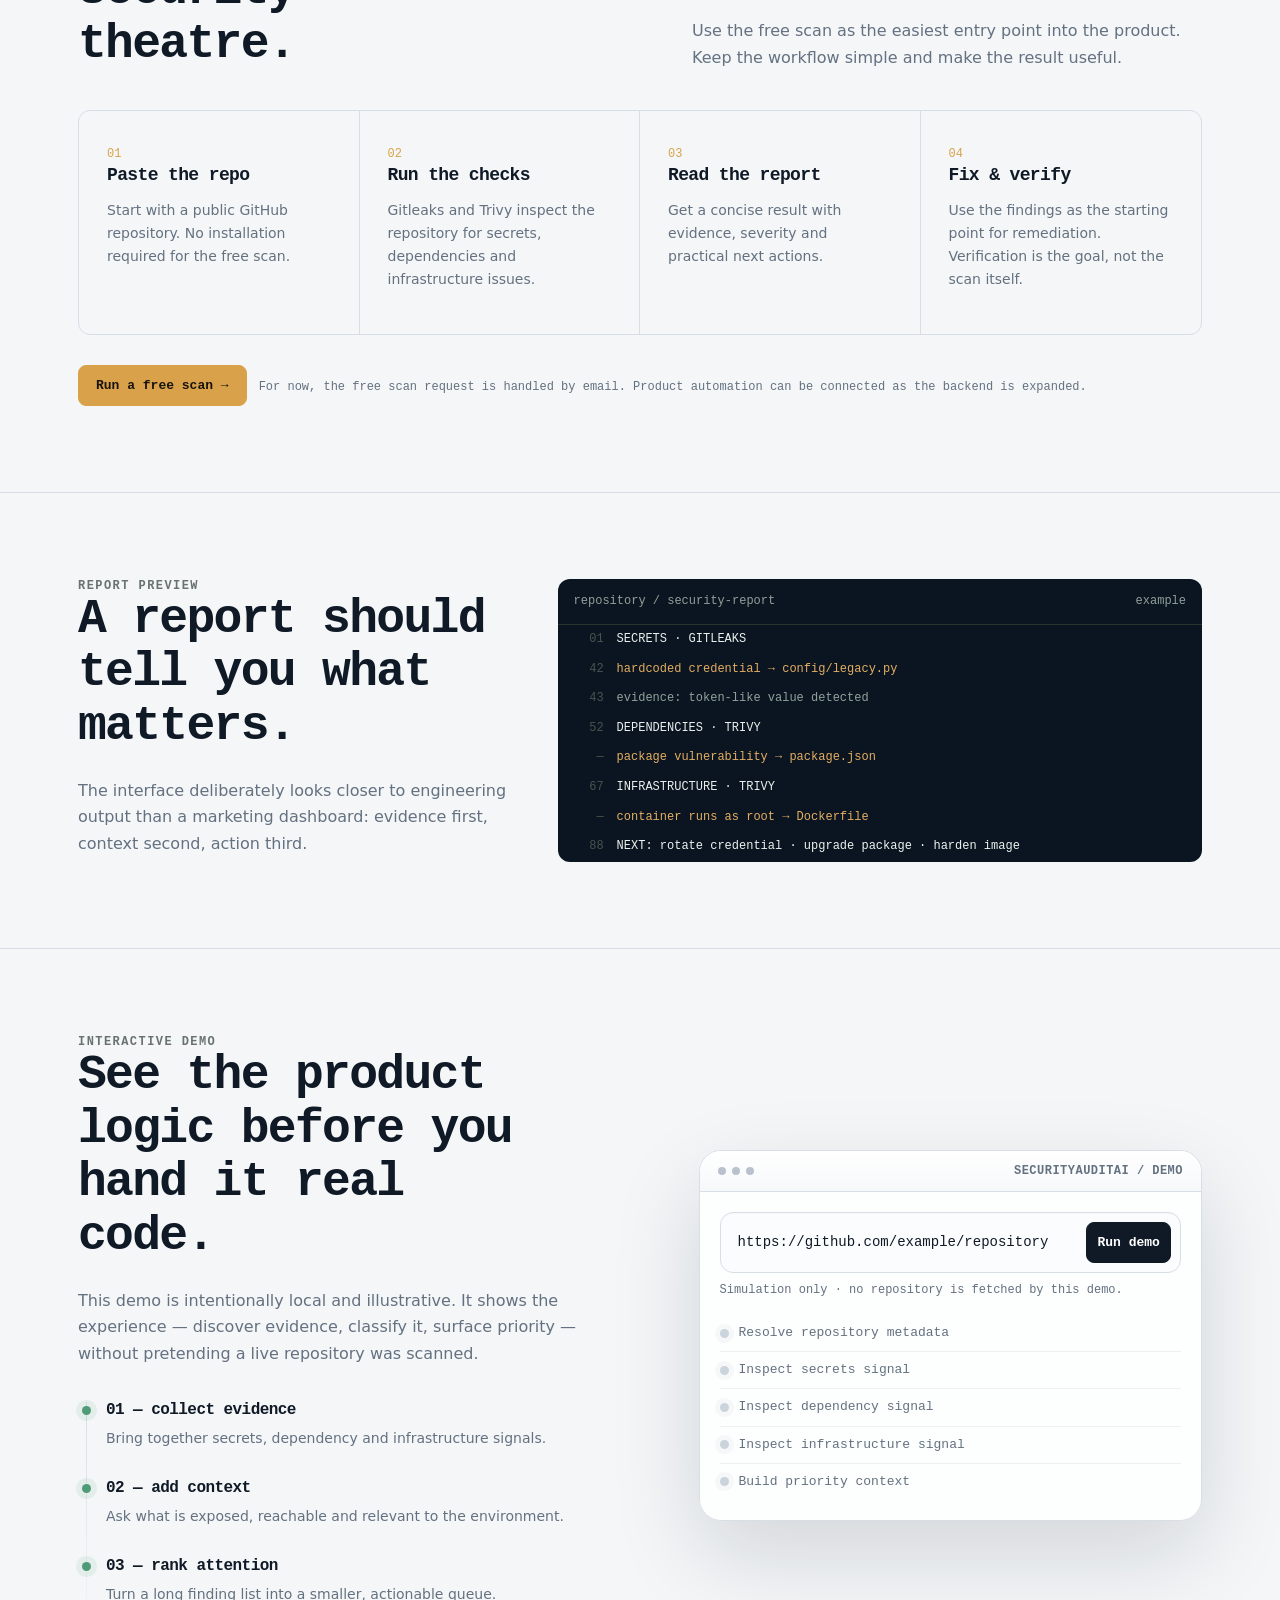
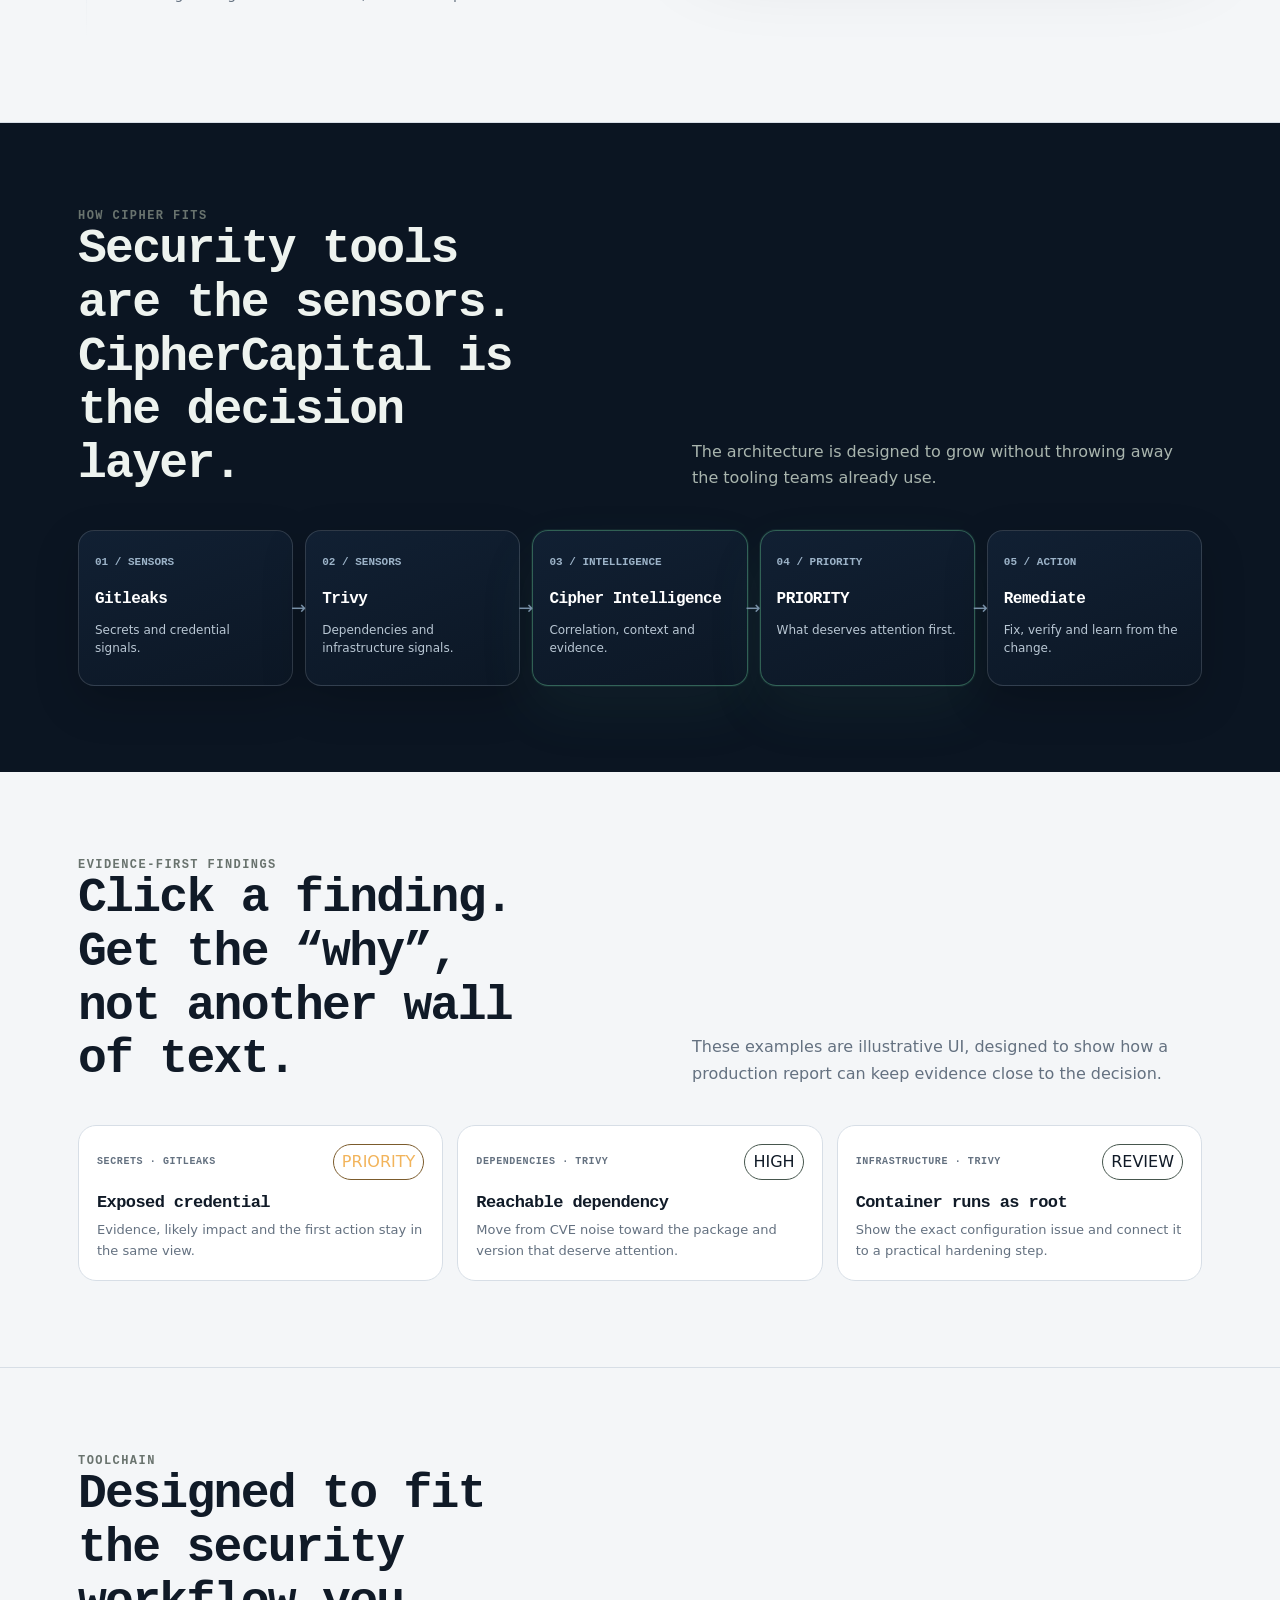
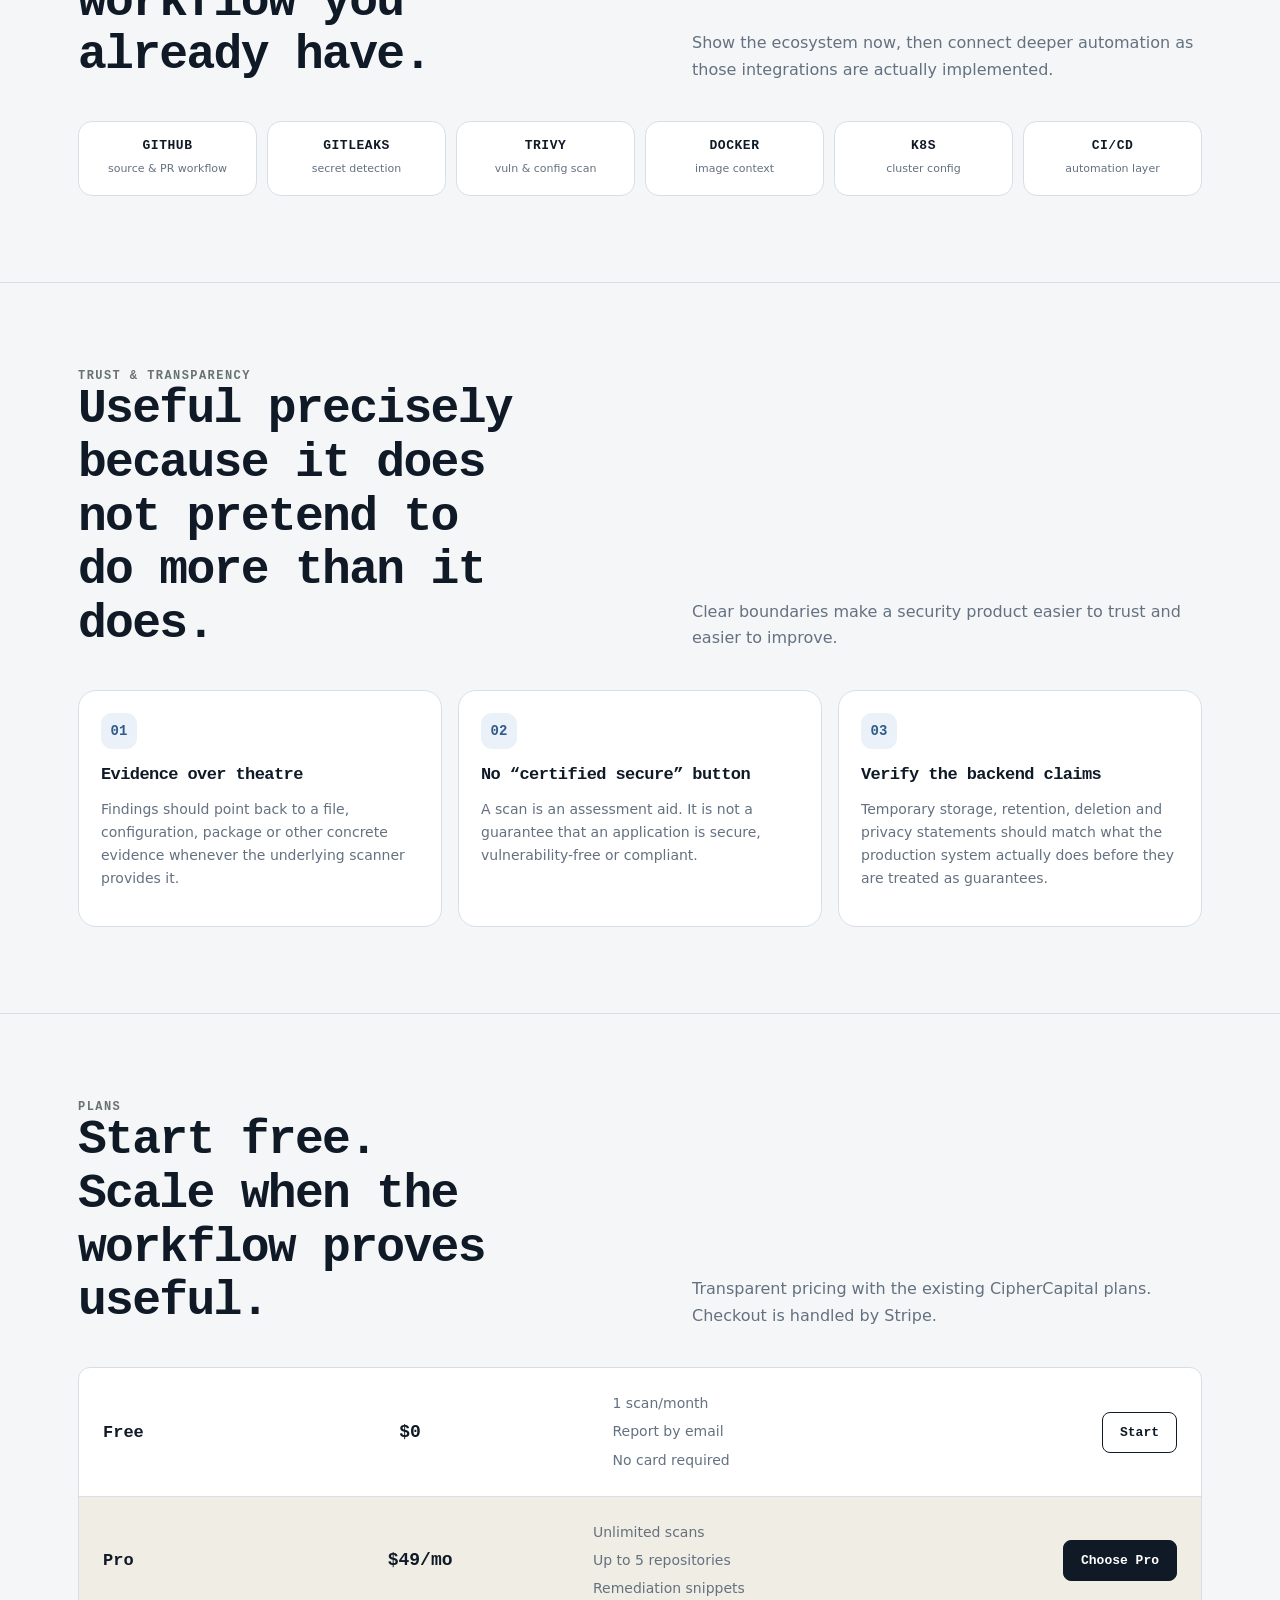
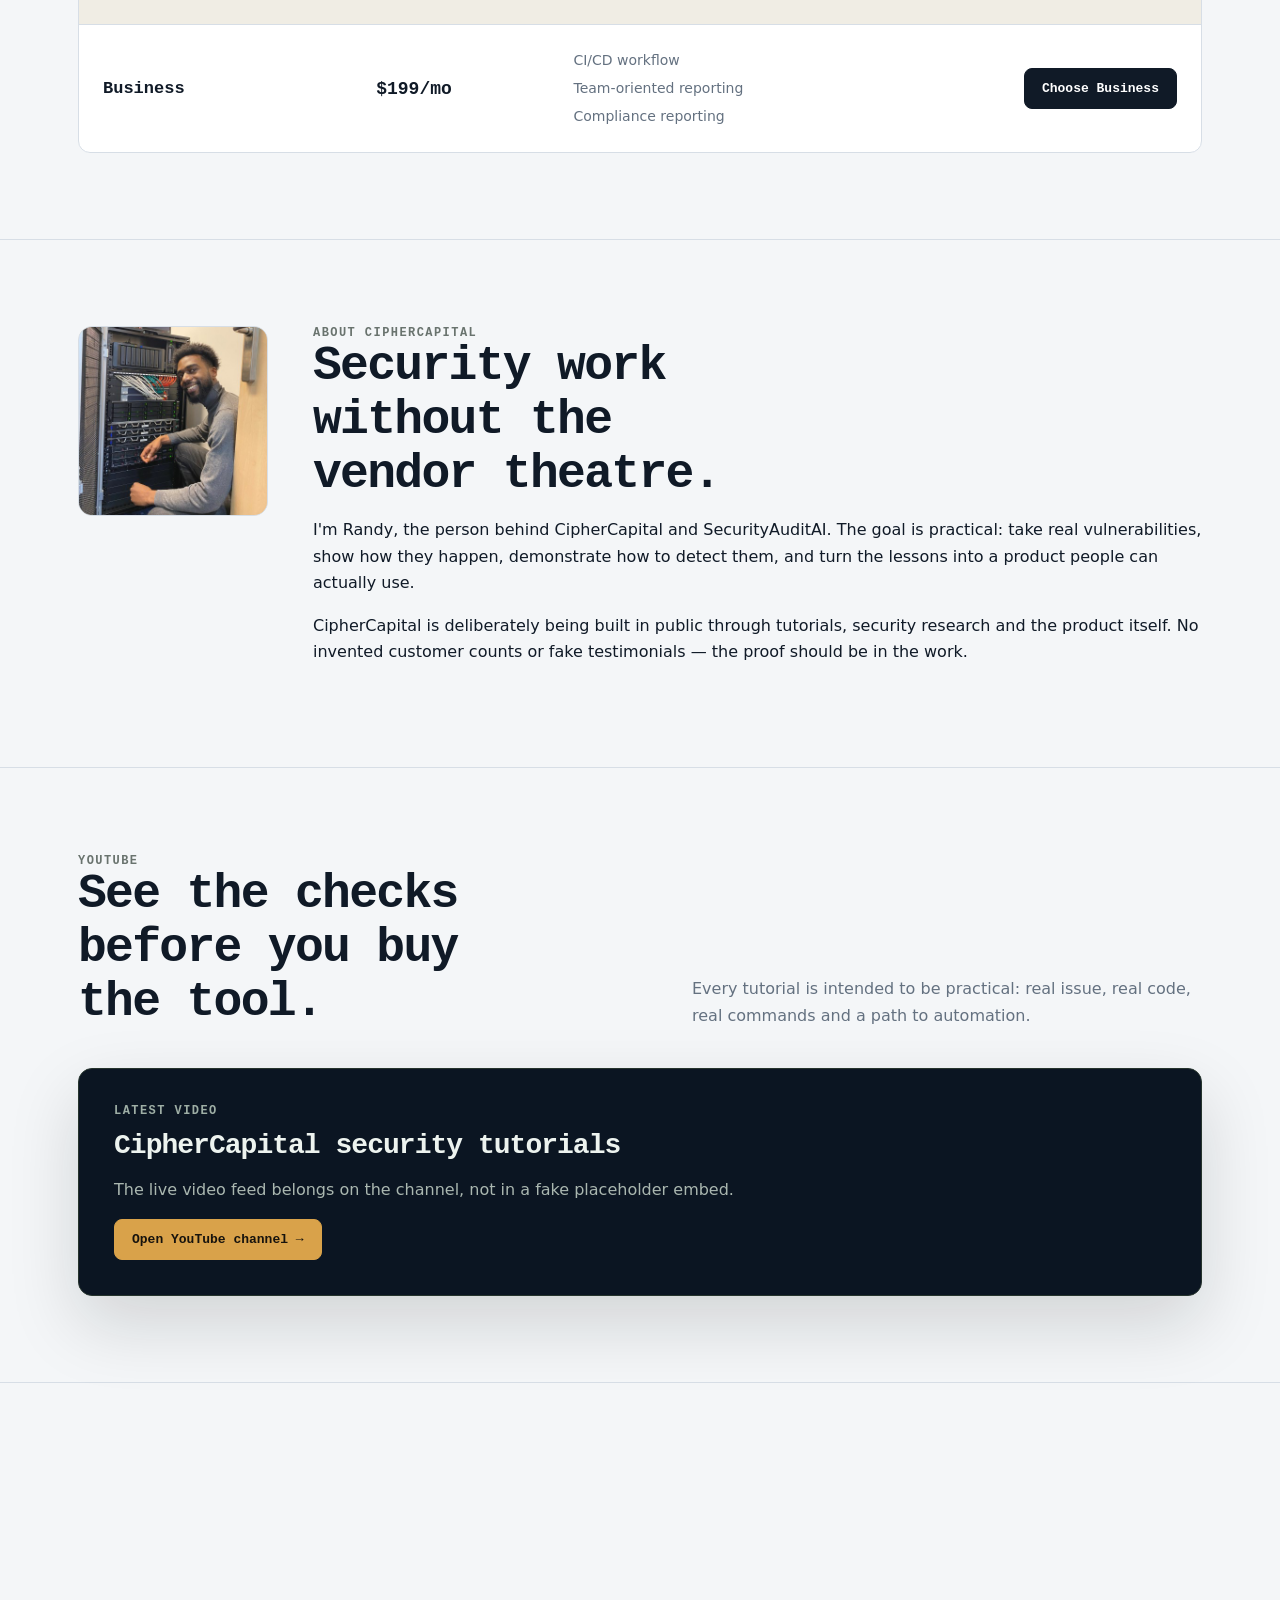
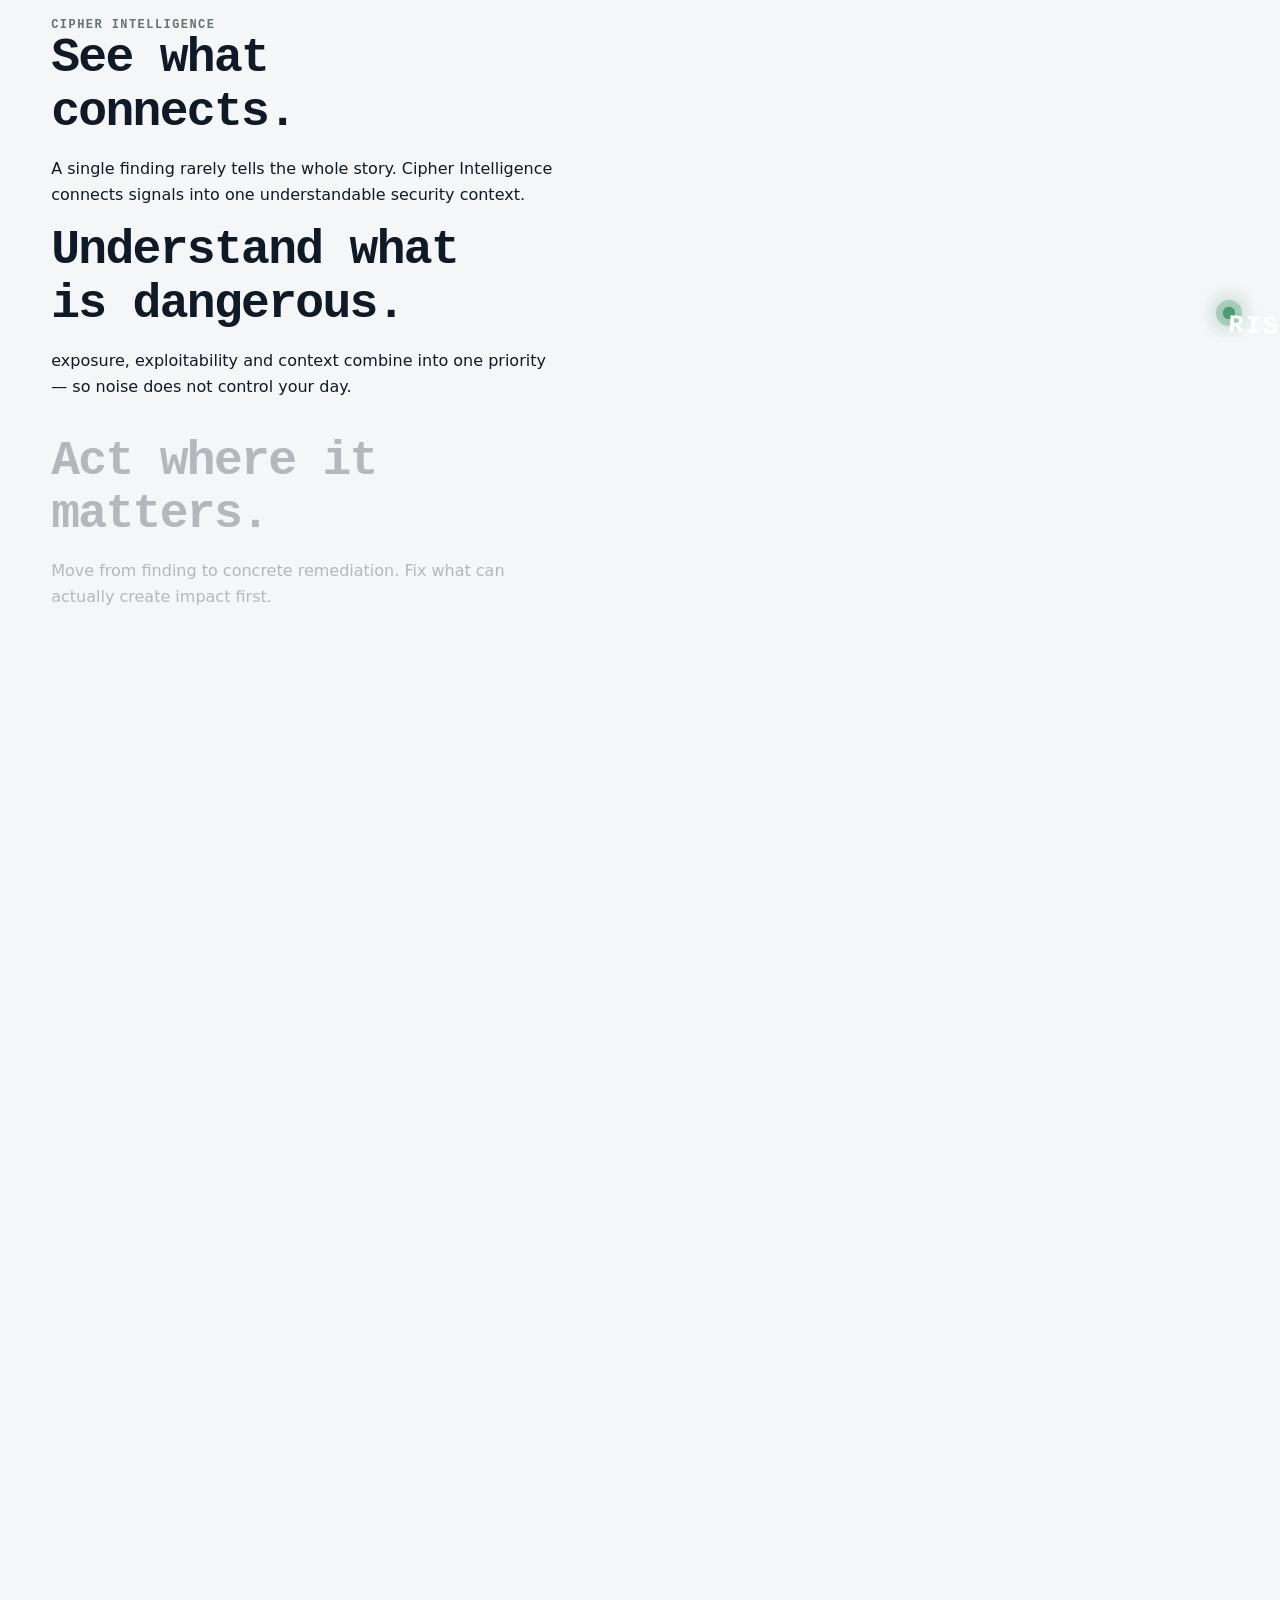
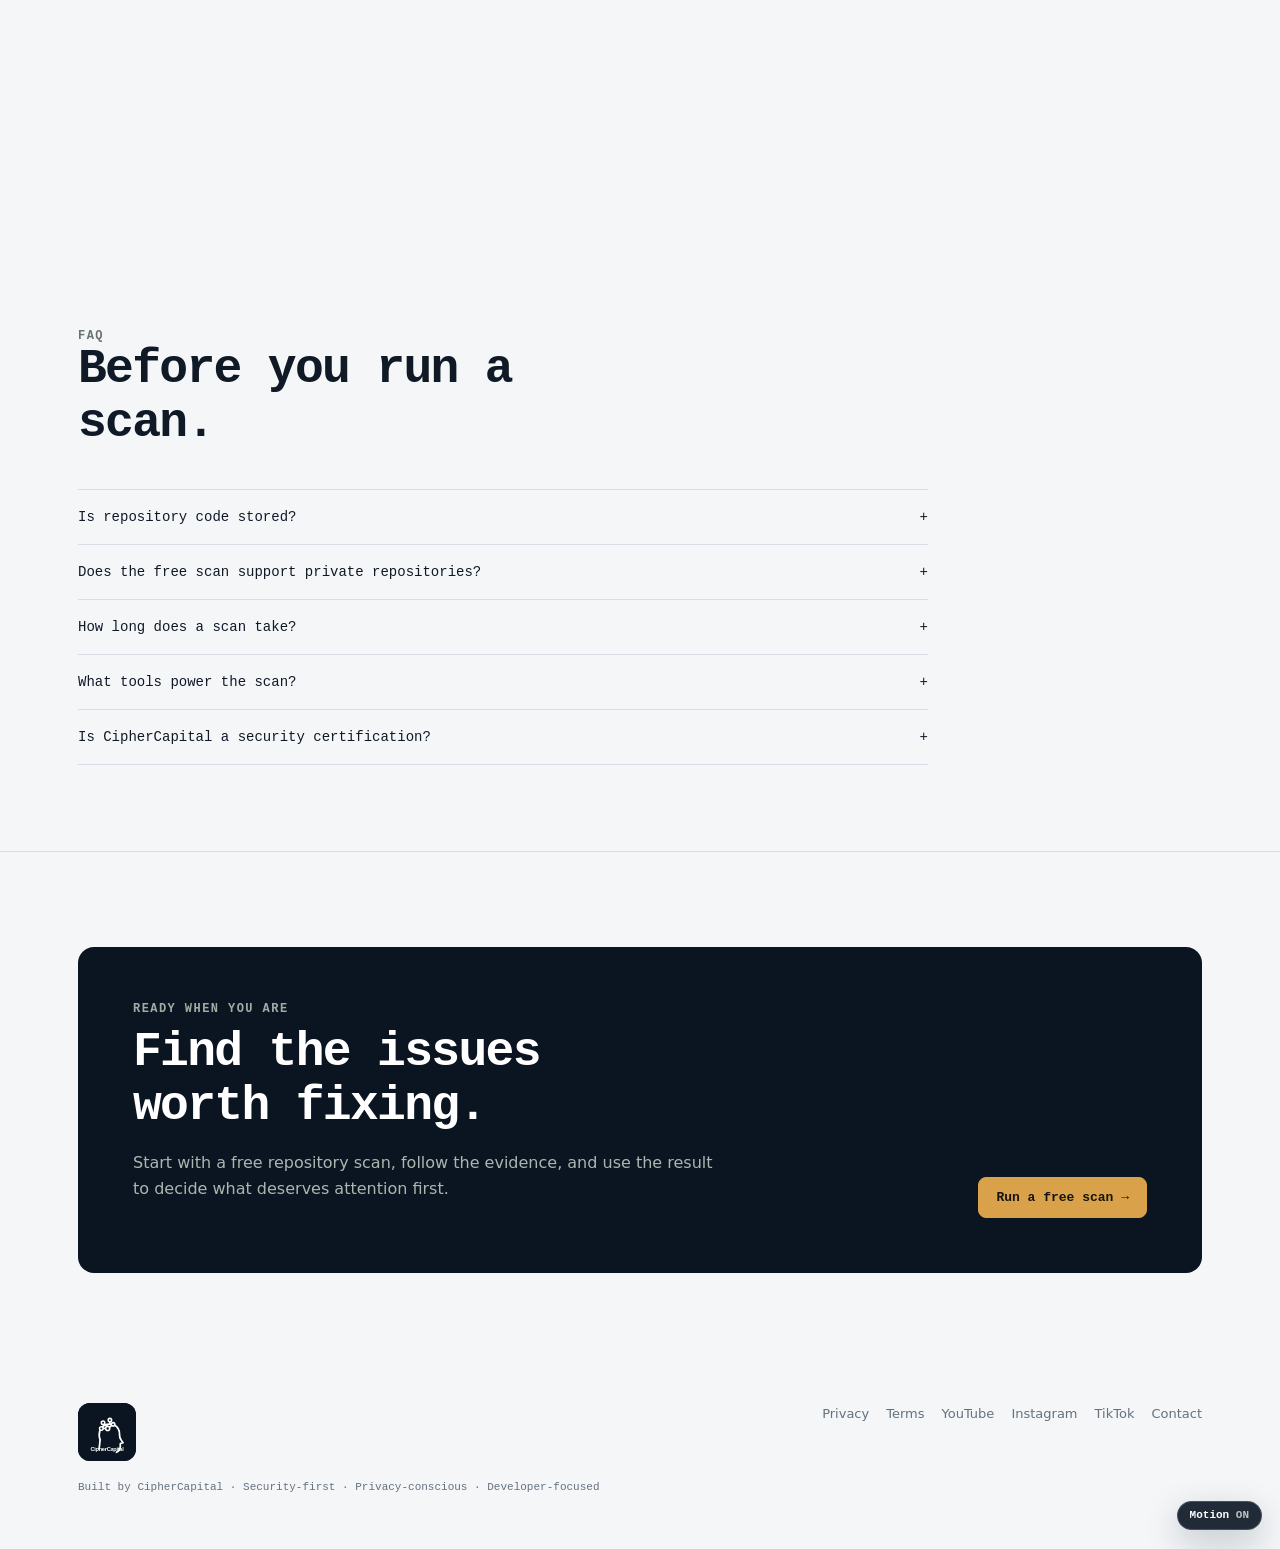
==== commit 423f51c9: "Add files via upload" ====
--- a/index.html
+++ b/index.html
@@ -3,19 +3,19 @@
 <head>
 <meta charset="utf-8"><meta name="viewport" content="width=device-width,initial-scale=1">
 <title>CipherCapital — Security intelligence that finds what matters</title><meta name="description" content="SecurityAuditAI finds exposed secrets, vulnerable dependencies and infrastructure misconfigurations — then helps you understand what matters first.">
-<meta name="theme-color" content="#0b1522"><link rel="icon" href="https://raw.githubusercontent.com/randysimpey/ciphercapital-hub/main/assets/logo.png" type="image/png">
-<link rel="stylesheet" href="assets/styles.css?v=2">
+<meta name="theme-color" content="#0b1522"><link rel="icon" href="assets/favicon.svg" type="image/svg+xml">
+<link rel="preload" as="image" href="assets/logo.svg"><link rel="stylesheet" href="assets/styles.css?v=final4">
 <link rel="alternate" hreflang="en" href="https://randysimpey.github.io/ciphercapital-hub/">
 <link rel="alternate" hreflang="nl" href="https://randysimpey.github.io/ciphercapital-hub/nl/">
 
 <link rel="canonical" href="https://randysimpey.github.io/ciphercapital-hub/">
-<meta property="og:type" content="website"><meta property="og:title" content="CipherCapital — Security intelligence that finds what matters"><meta property="og:description" content="SecurityAuditAI finds exposed secrets, vulnerable dependencies and infrastructure misconfigurations — then helps you understand what matters first."><meta property="og:url" content="https://randysimpey.github.io/ciphercapital-hub/"><meta property="og:image" content="https://raw.githubusercontent.com/randysimpey/ciphercapital-hub/main/assets/logo.png">
-<meta name="twitter:card" content="summary"><meta name="twitter:title" content="CipherCapital — Security intelligence that finds what matters"><meta name="twitter:description" content="SecurityAuditAI finds exposed secrets, vulnerable dependencies and infrastructure misconfigurations — then helps you understand what matters first."><meta name="twitter:image" content="https://raw.githubusercontent.com/randysimpey/ciphercapital-hub/main/assets/logo.png">
+<meta property="og:type" content="website"><meta property="og:title" content="CipherCapital — Security intelligence that finds what matters"><meta property="og:description" content="SecurityAuditAI finds exposed secrets, vulnerable dependencies and infrastructure misconfigurations — then helps you understand what matters first."><meta property="og:url" content="https://randysimpey.github.io/ciphercapital-hub/"><meta property="og:image" content="assets/logo.svg">
+<meta name="twitter:card" content="summary"><meta name="twitter:title" content="CipherCapital — Security intelligence that finds what matters"><meta name="twitter:description" content="SecurityAuditAI finds exposed secrets, vulnerable dependencies and infrastructure misconfigurations — then helps you understand what matters first."><meta name="twitter:image" content="assets/logo.svg">
 </head>
 <body>
 <div class="topbar">CIPHER CAPITAL · SECURITYAUDITAI · EVIDENCE FIRST · PRIORITY OVER NOISE <span style="float:right;opacity:.7">Press <b>⌘/Ctrl + K</b> to jump</span></div>
 <header class="site"><div class="wrap nav">
-<a class="brand" href=""><img src="https://raw.githubusercontent.com/randysimpey/ciphercapital-hub/main/assets/logo.png" alt="">CipherCapital</a>
+<a class="brand" href=""><img src="assets/logo.svg" alt="CipherCapital" width="48" height="48" decoding="async">CipherCapital</a>
 <nav class="navlinks"><a href="#product">SecurityAuditAI</a><a href="#coverage">Coverage</a><a href="#demo">Demo</a><a href="#pricing">Pricing</a><a href="#tutorial">Tutorials</a></nav>
 <div class="actions"><a class="lang active" href="./">EN</a><a class="lang " href="../nl/">NL</a><a class="btn btn-dark" href="#scan">Run a free scan</a></div>
 </div></header>
@@ -228,6 +228,6 @@
 
 
 </main>
-<footer><div class="wrap"><div class="footer"><a class="brand" href="#"><img src="https://raw.githubusercontent.com/randysimpey/ciphercapital-hub/main/assets/logo.png" alt="CipherCapital"></a><div class="footerlinks"><a href="privacy.html">Privacy</a><a href="terms.html">Terms</a><a href="https://www.youtube.com/@CipherCapitalCap">YouTube</a><a href="https://instagram.com/ciphercapitalreall">Instagram</a><a href="https://tiktok.com/@ciphercapital">TikTok</a><a href="mailto:secrapports@outlook.com">Contact</a></div></div><div class="legal">Built by CipherCapital · Security-first · Privacy-conscious · Developer-focused</div></div></footer>
-<script src="assets/cipher-motion.js"></script>
+<footer><div class="wrap"><div class="footer"><a class="brand" href="#"><img src="assets/logo.svg" alt="CipherCapital" width="48" height="48" decoding="async"></a><div class="footerlinks"><a href="privacy.html">Privacy</a><a href="terms.html">Terms</a><a href="https://www.youtube.com/@CipherCapitalCap">YouTube</a><a href="https://instagram.com/ciphercapitalreall">Instagram</a><a href="https://tiktok.com/@ciphercapital">TikTok</a><a href="mailto:secrapports@outlook.com">Contact</a></div></div><div class="legal">Built by CipherCapital · Security-first · Privacy-conscious · Developer-focused</div></div></footer>
+<script defer src="assets/cipher-motion.js?v=final4"></script>
 </body></html>
--- a/assets/styles.css
+++ b/assets/styles.css
@@ -581,3 +581,63 @@
   backdrop-filter:blur(18px) saturate(130%);
   -webkit-backdrop-filter:blur(18px) saturate(130%);
 }
+
+/* =========================================================
+   FINAL MOTION / PRODUCT POLISH
+   ========================================================= */
+:root{--cc-ease:cubic-bezier(.22,1,.36,1);--cc-soft:cubic-bezier(.16,1,.3,1)}
+body{overflow-x:clip}
+.site{transition:background .5s var(--cc-ease),box-shadow .5s var(--cc-ease),transform .5s var(--cc-ease)}
+.brand img{background:#0b1522;object-fit:cover;border-radius:12px;transition:transform .55s var(--cc-ease),box-shadow .55s var(--cc-ease)}
+.brand:hover img{transform:translateY(-2px) rotate(-1.5deg) scale(1.015);box-shadow:0 13px 30px rgba(11,21,34,.16)}
+
+/* Hero choreography */
+.hero .eyebrow,.hero h1,.hero .lead,.hero .ctas,.hero .micro,.hero .hero-visual{opacity:0;transform:translateY(28px);animation:ccIn 1s var(--cc-ease) forwards}
+.hero .eyebrow{animation-delay:.05s}.hero h1{animation-delay:.12s}.hero .lead{animation-delay:.22s}.hero .ctas{animation-delay:.31s}.hero .micro{animation-delay:.38s}.hero .hero-visual{animation-delay:.16s}
+@keyframes ccIn{to{opacity:1;transform:none}}
+
+/* Scroll reveals */
+.reveal,.reveal-left,.reveal-right,.reveal-scale{opacity:0;will-change:transform,opacity;transition:opacity .9s var(--cc-ease),transform 1s var(--cc-ease)}
+.reveal{transform:translateY(42px)}.reveal-left{transform:translateX(-48px)}.reveal-right{transform:translateX(48px)}.reveal-scale{transform:scale(.92)}
+.reveal.in,.reveal-left.in,.reveal-right.in,.reveal-scale.in,.is-visible{opacity:1!important;transform:none!important}
+.stagger > *{opacity:0;transform:translateY(24px);transition:opacity .75s var(--cc-ease),transform .85s var(--cc-ease)}
+.stagger.is-visible > *,.stagger.in > *{opacity:1;transform:none}.stagger > *:nth-child(1){transition-delay:.04s}.stagger > *:nth-child(2){transition-delay:.11s}.stagger > *:nth-child(3){transition-delay:.18s}.stagger > *:nth-child(4){transition-delay:.25s}.stagger > *:nth-child(5){transition-delay:.32s}
+
+/* Apple-like ambient light + cursor light */
+.hero:after,.section.dark:after{content:"";position:absolute;pointer-events:none;width:42vw;height:42vw;max-width:720px;max-height:720px;border-radius:50%;background:radial-gradient(circle,rgba(98,194,155,.10),transparent 68%);filter:blur(8px);opacity:.75;animation:ccPulse 9s ease-in-out infinite}
+.hero:after{right:-14vw;top:4vw}.section.dark:after{left:-18vw;bottom:-18vw;background:radial-gradient(circle,rgba(98,194,155,.07),transparent 68%)}
+@keyframes ccPulse{50%{transform:scale(1.08);opacity:1}}
+.card,.price-card,.integration,.finding-card,.trust-card,.about-grid,.report-preview{transform-style:preserve-3d}
+.card:hover,.price-card:hover,.integration:hover,.finding-card:hover,.trust-card:hover{box-shadow:0 28px 72px rgba(11,21,34,.12)}
+.card:before,.price-card:before,.finding-card:before,.trust-card:before{content:"";position:absolute;inset:0;border-radius:inherit;pointer-events:none;background:radial-gradient(220px circle at var(--ccx,50%) var(--ccy,0%),rgba(98,194,155,.10),transparent 62%);opacity:0;transition:opacity .35s ease}.card:hover:before,.price-card:hover:before,.finding-card:hover:before,.trust-card:hover:before{opacity:1}
+
+/* Hero dashboard / report depth */
+.hero-dashboard,.report-preview,.report-window{transition:transform .7s var(--cc-ease),box-shadow .7s var(--cc-ease)}
+.hero-dashboard:hover,.report-preview:hover,.report-window:hover{box-shadow:0 45px 120px rgba(11,21,34,.18)}
+
+/* Scanline and progress */
+.scroll-progress{position:fixed!important;left:0;top:0;width:0;height:2px;background:linear-gradient(90deg,#62c29b,#e9b45d);box-shadow:0 0 16px rgba(98,194,155,.4);z-index:10002}
+
+/* Sticky story polish */
+.cipher-story__sticky{backdrop-filter:saturate(110%)}
+.cipher-story__step{transition:opacity .7s var(--cc-ease),transform .7s var(--cc-ease),filter .7s ease}
+.cipher-story__step:not(.is-active){filter:blur(.2px)}
+.cipher-core{box-shadow:0 35px 100px rgba(11,21,34,.30),inset 0 0 30px rgba(98,194,155,.13);transition:transform .8s var(--cc-ease),box-shadow .8s var(--cc-ease)}
+.cipher-orbit{box-shadow:0 0 30px rgba(98,194,155,.04)}
+
+/* Button micro-interaction */
+.btn{position:relative;overflow:hidden}.btn:after{content:"";position:absolute;top:-140%;left:-25%;width:20%;height:380%;background:linear-gradient(90deg,transparent,rgba(255,255,255,.27),transparent);transform:rotate(18deg);transition:left .8s var(--cc-ease);pointer-events:none}.btn:hover:after{left:125%}
+
+/* Timeline / coverage visual lift */
+.timeline-item{transition:transform .55s var(--cc-ease)}.timeline-item:hover{transform:translateX(7px)}
+
+/* Better mobile motion */
+@media(max-width:800px){
+  .hero .hero-visual{animation-delay:.25s}
+  .hero{min-height:auto}
+  .cipher-story{min-height:190vh}
+}
+@media(prefers-reduced-motion:reduce){
+  *,*::before,*::after{animation-duration:.01ms!important;animation-iteration-count:1!important;transition-duration:.01ms!important;scroll-behavior:auto!important}
+  .hero .eyebrow,.hero h1,.hero .lead,.hero .ctas,.hero .micro,.hero .hero-visual{opacity:1;transform:none}
+}
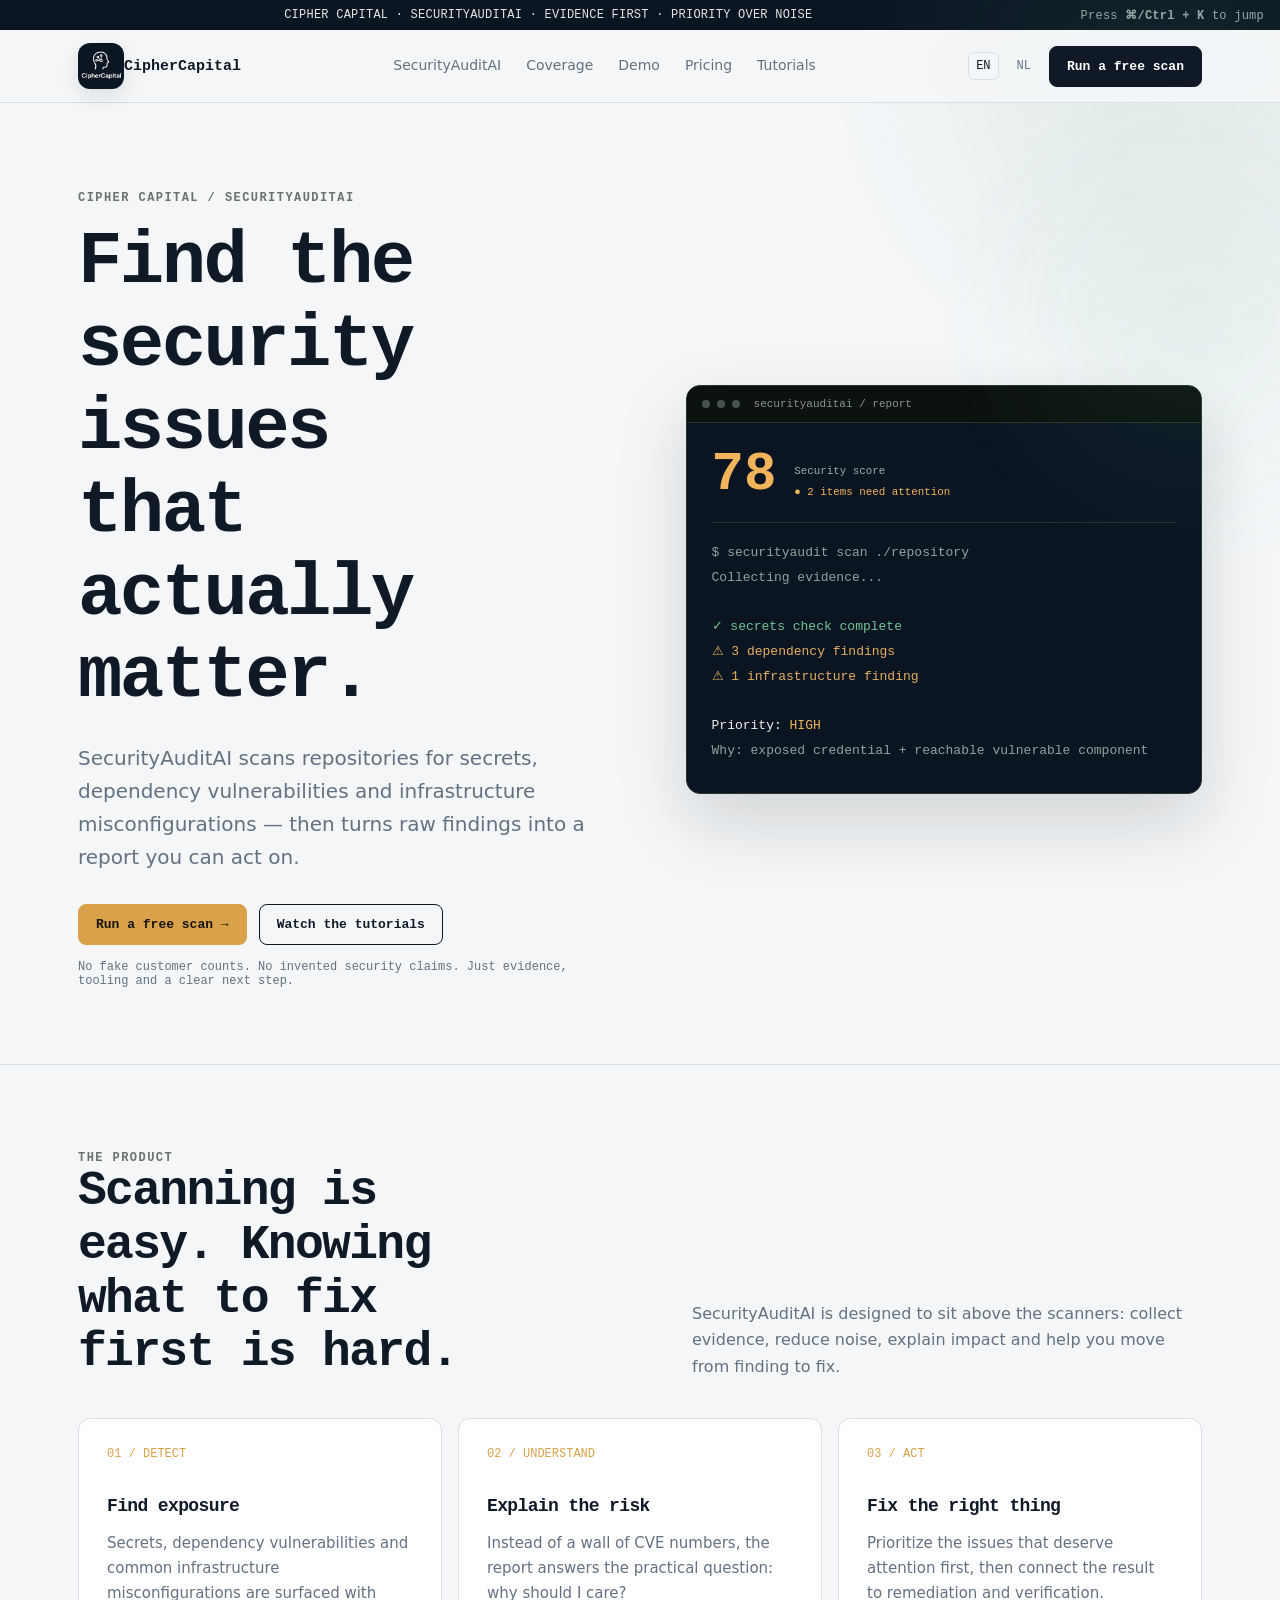
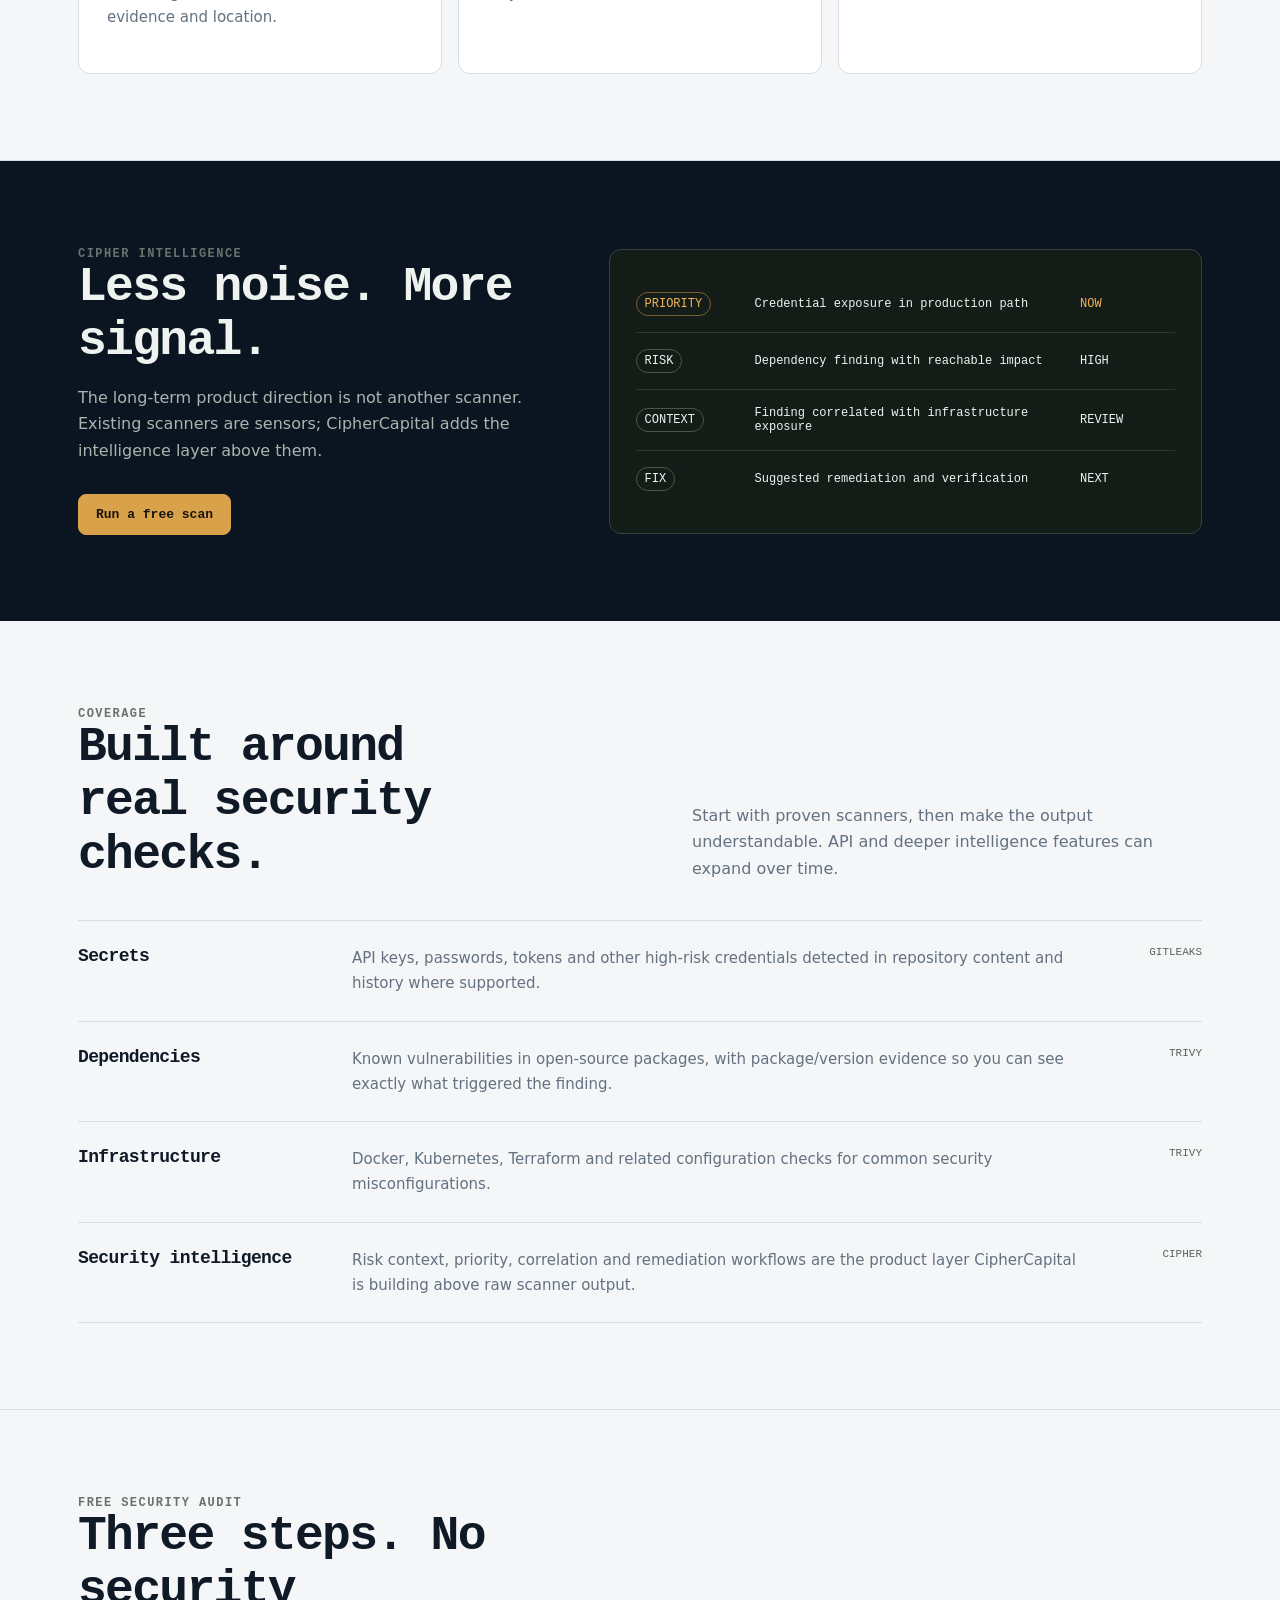
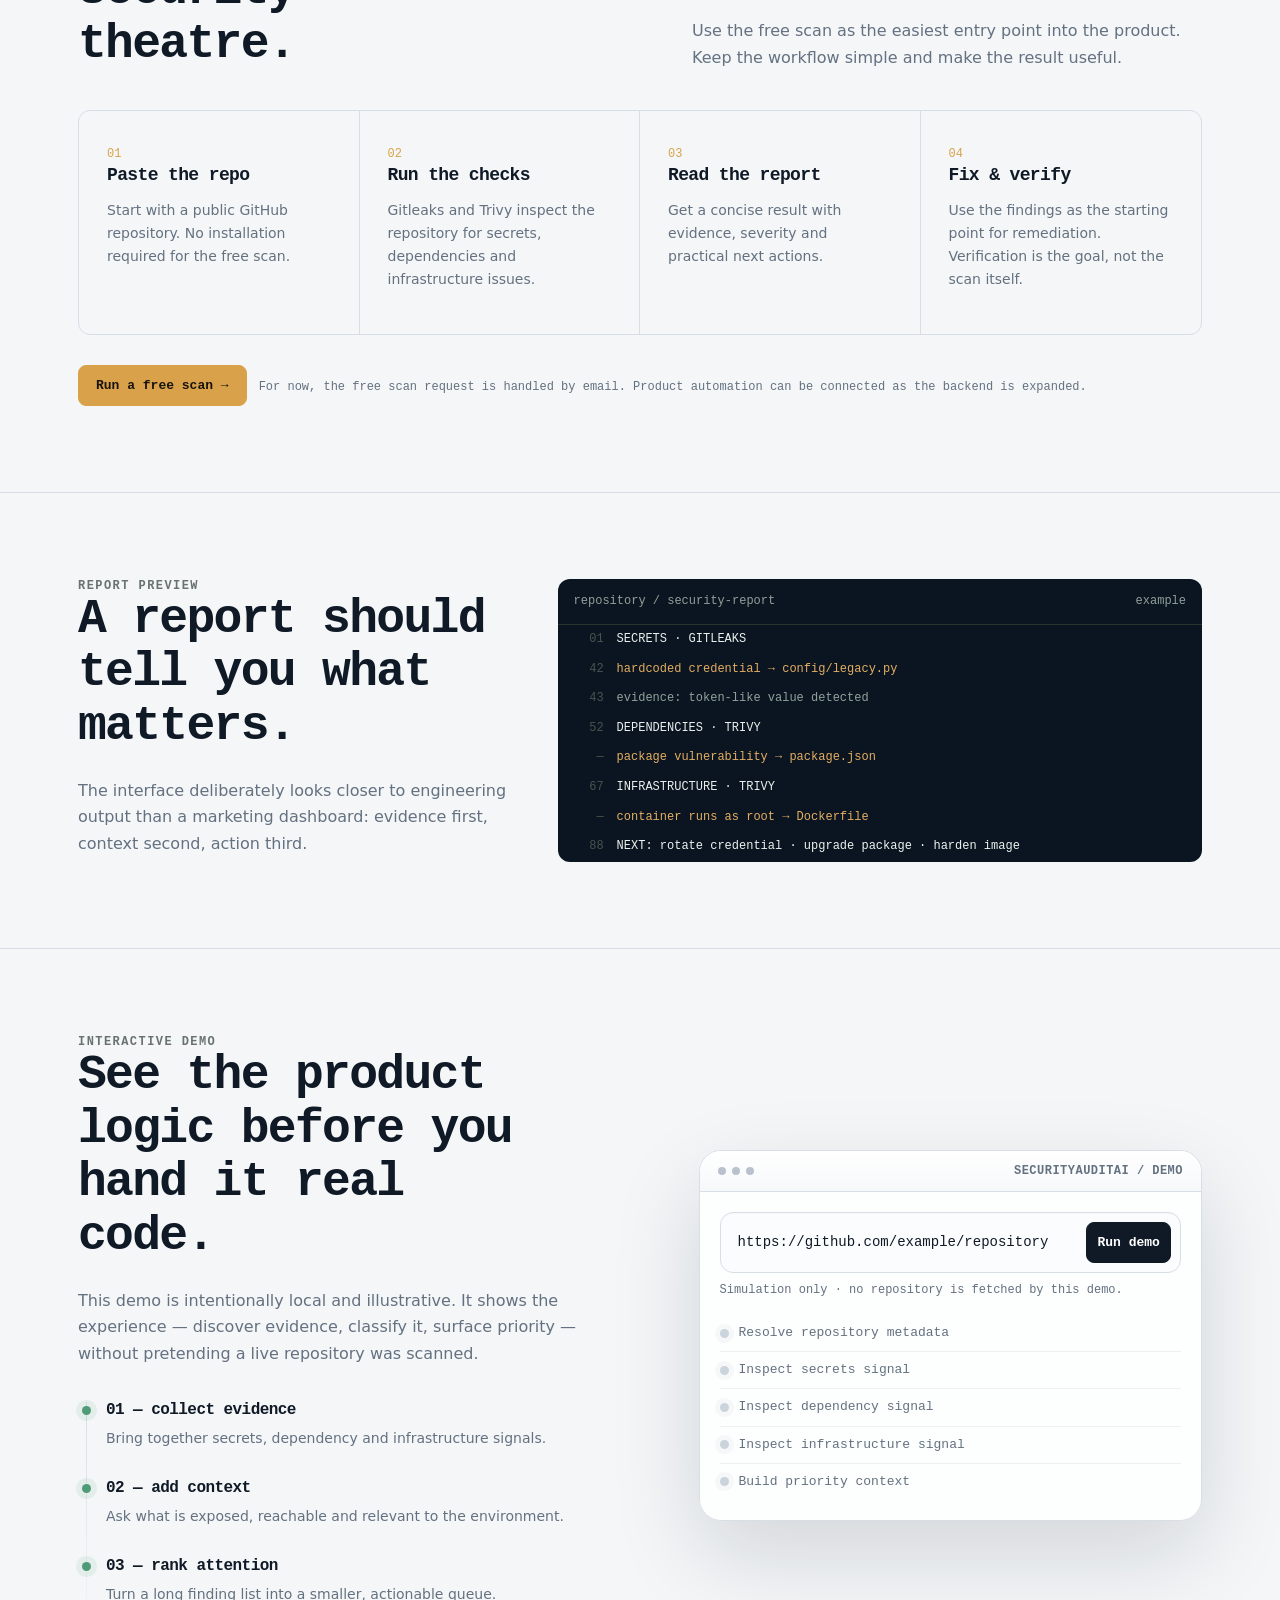
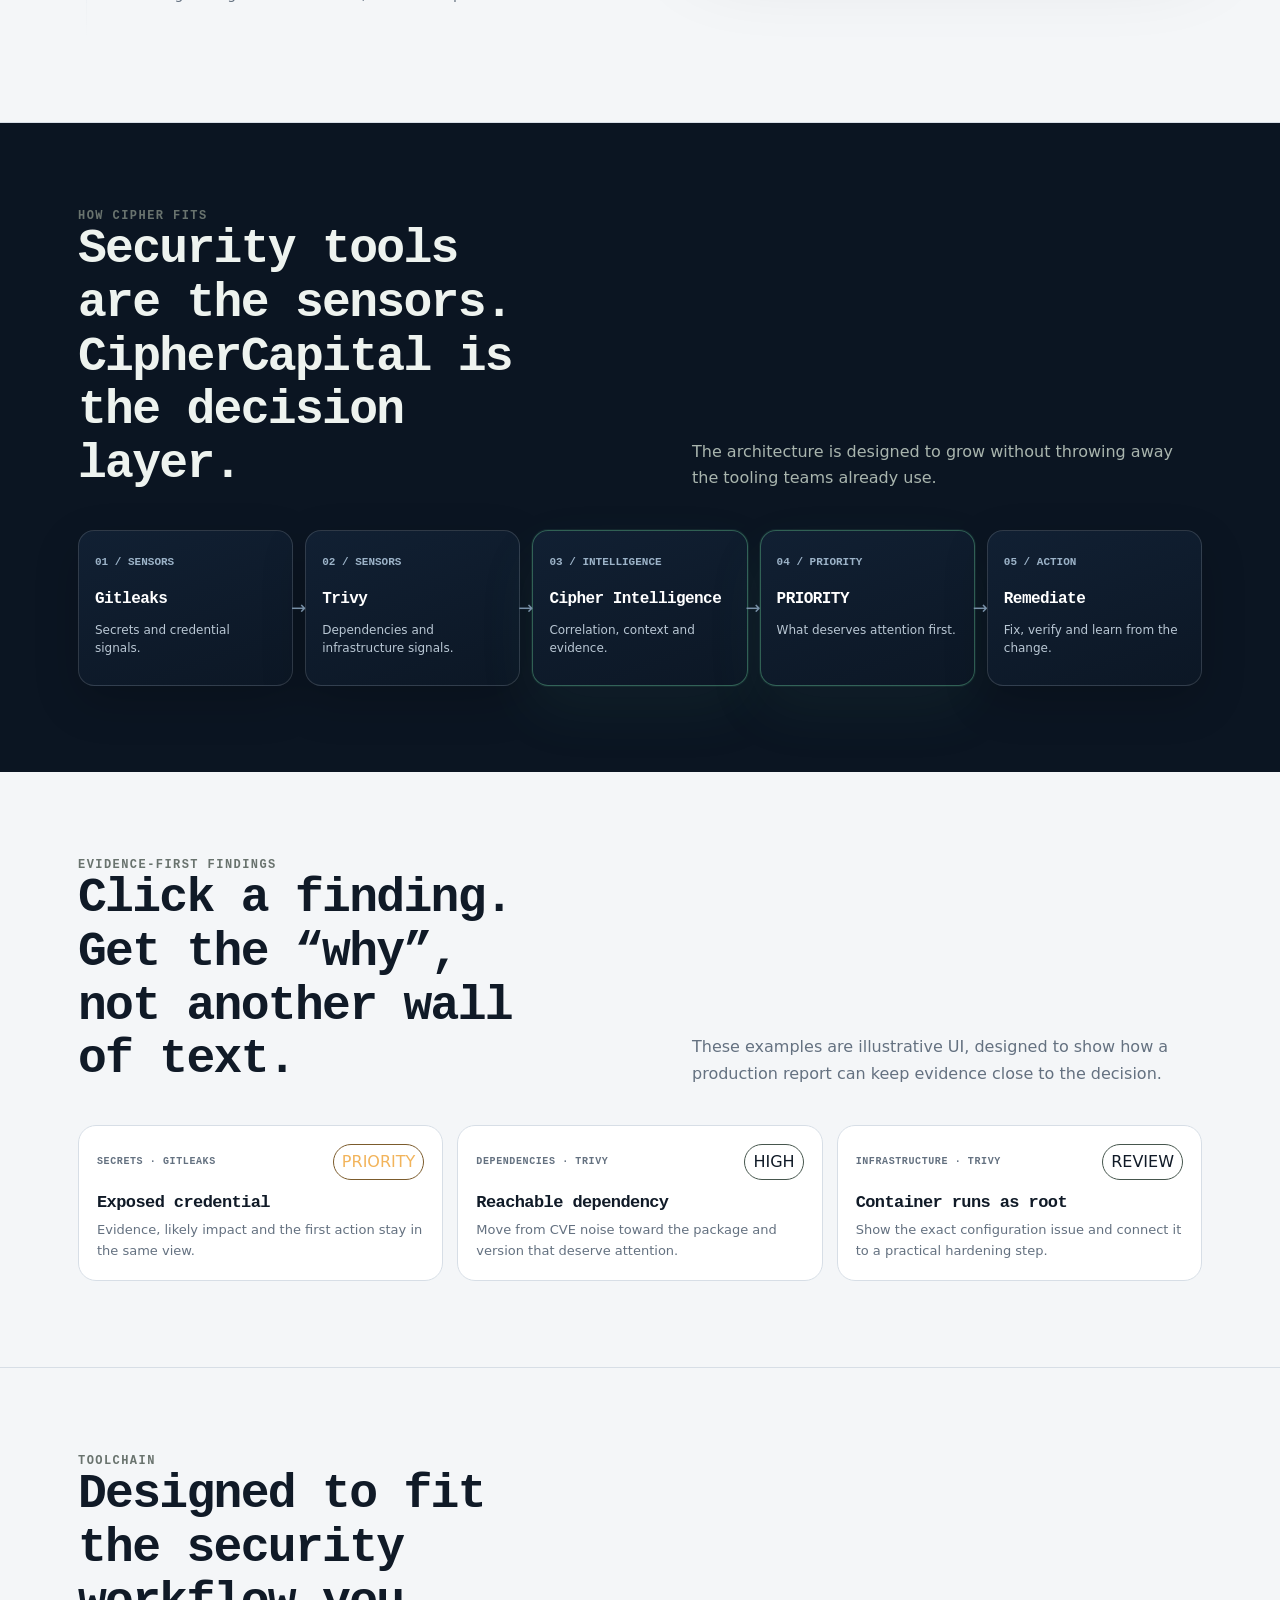
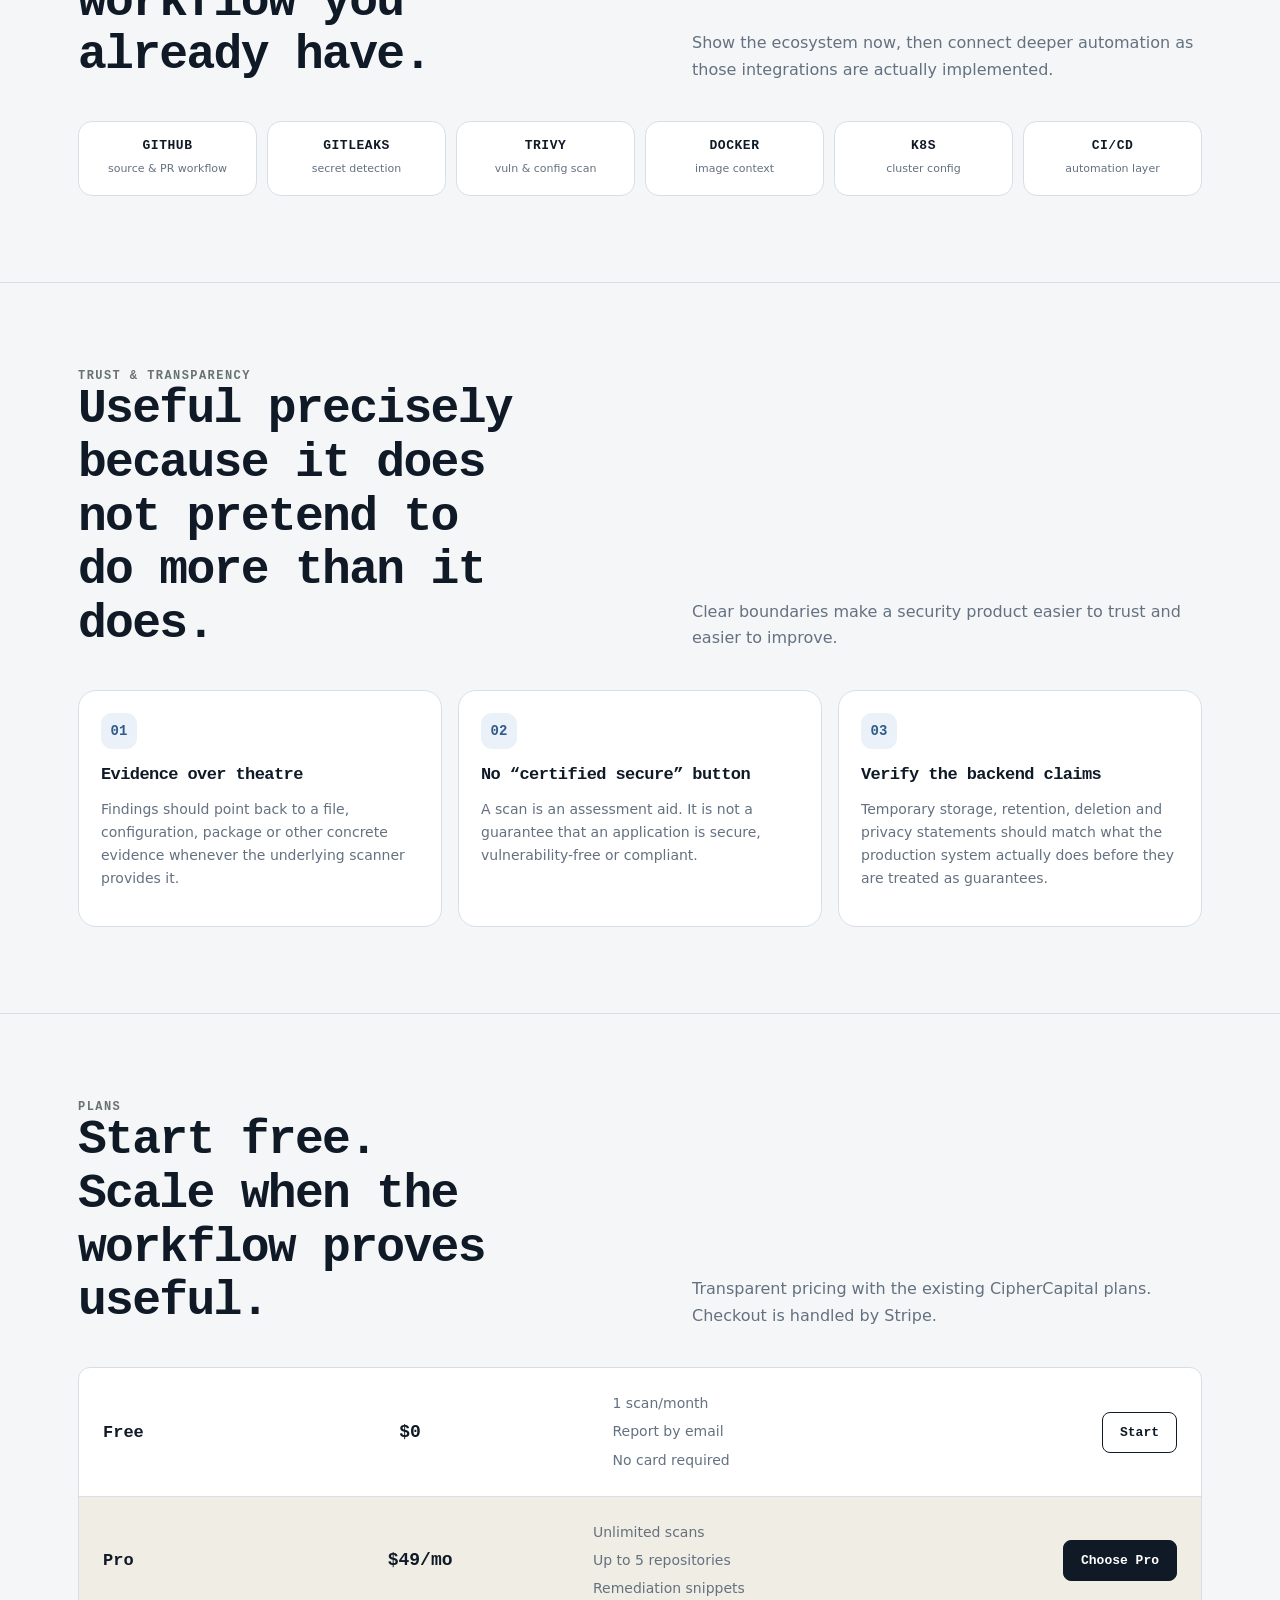
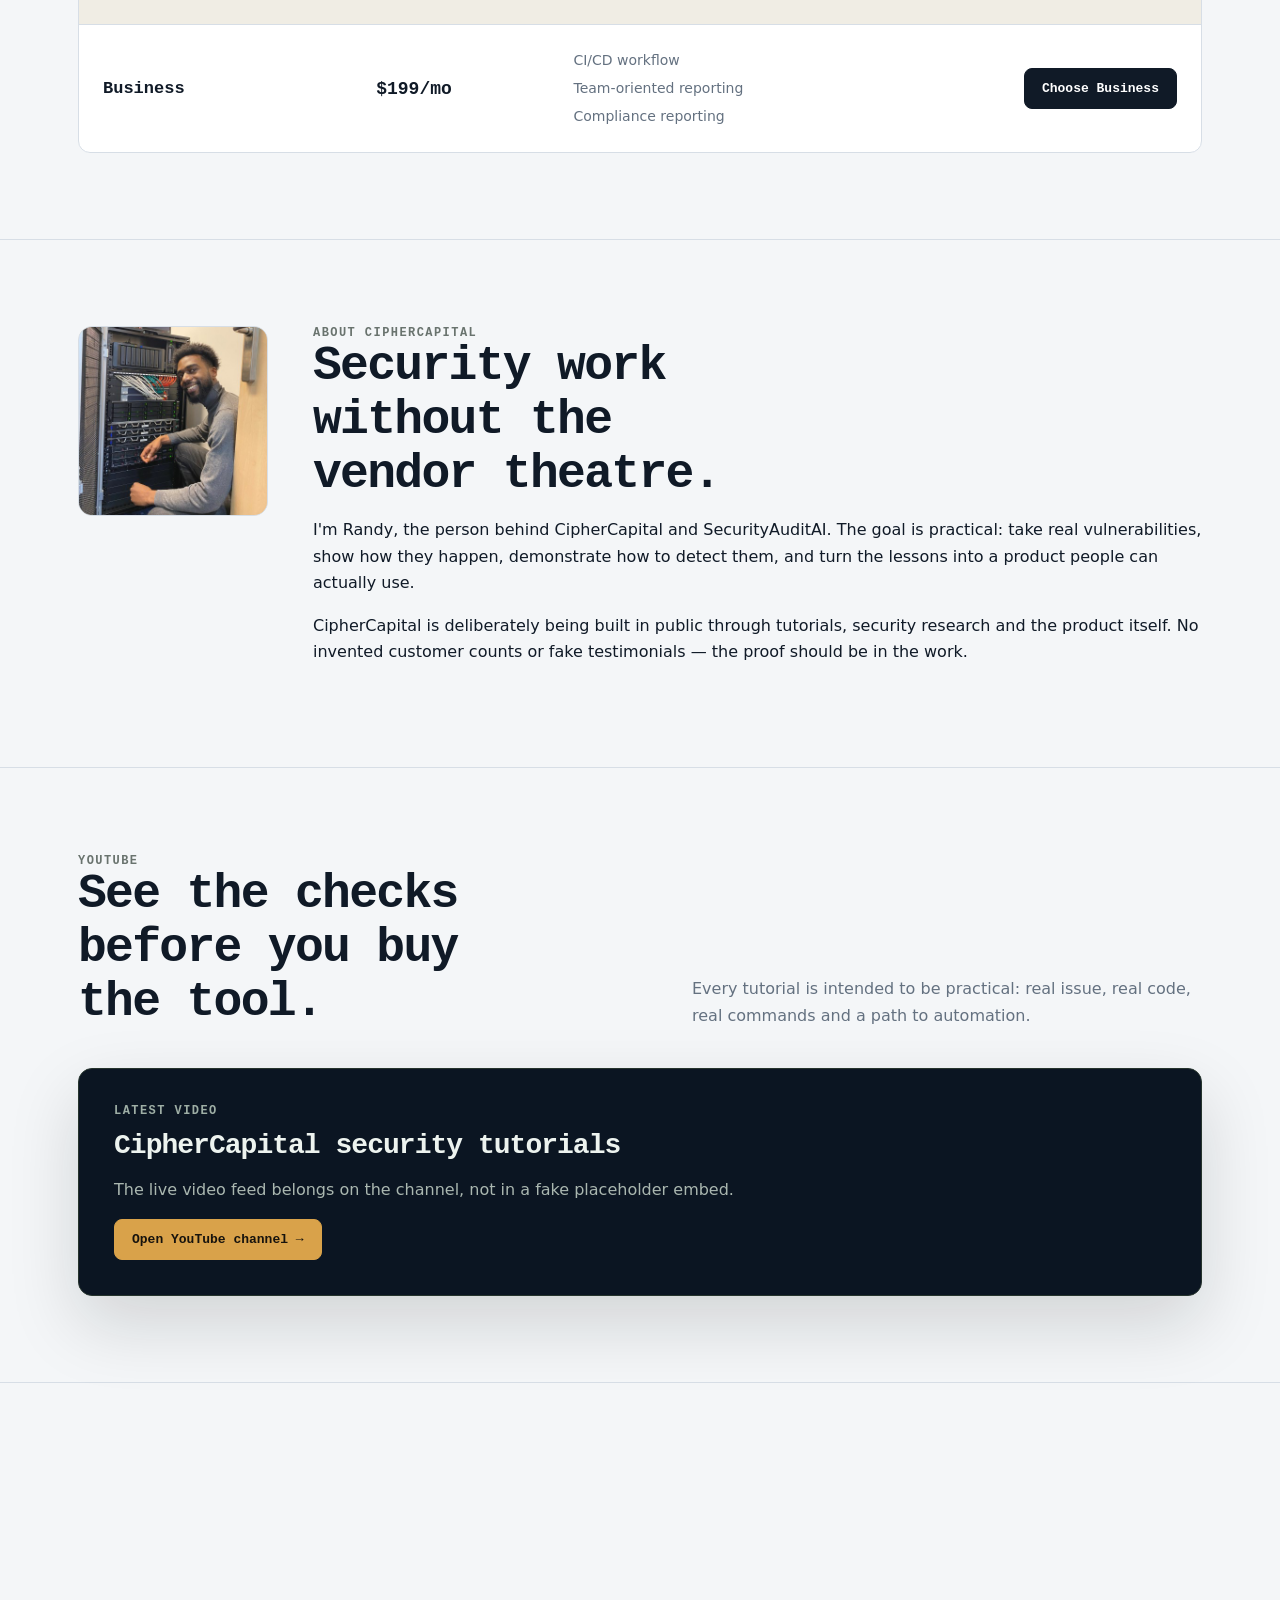
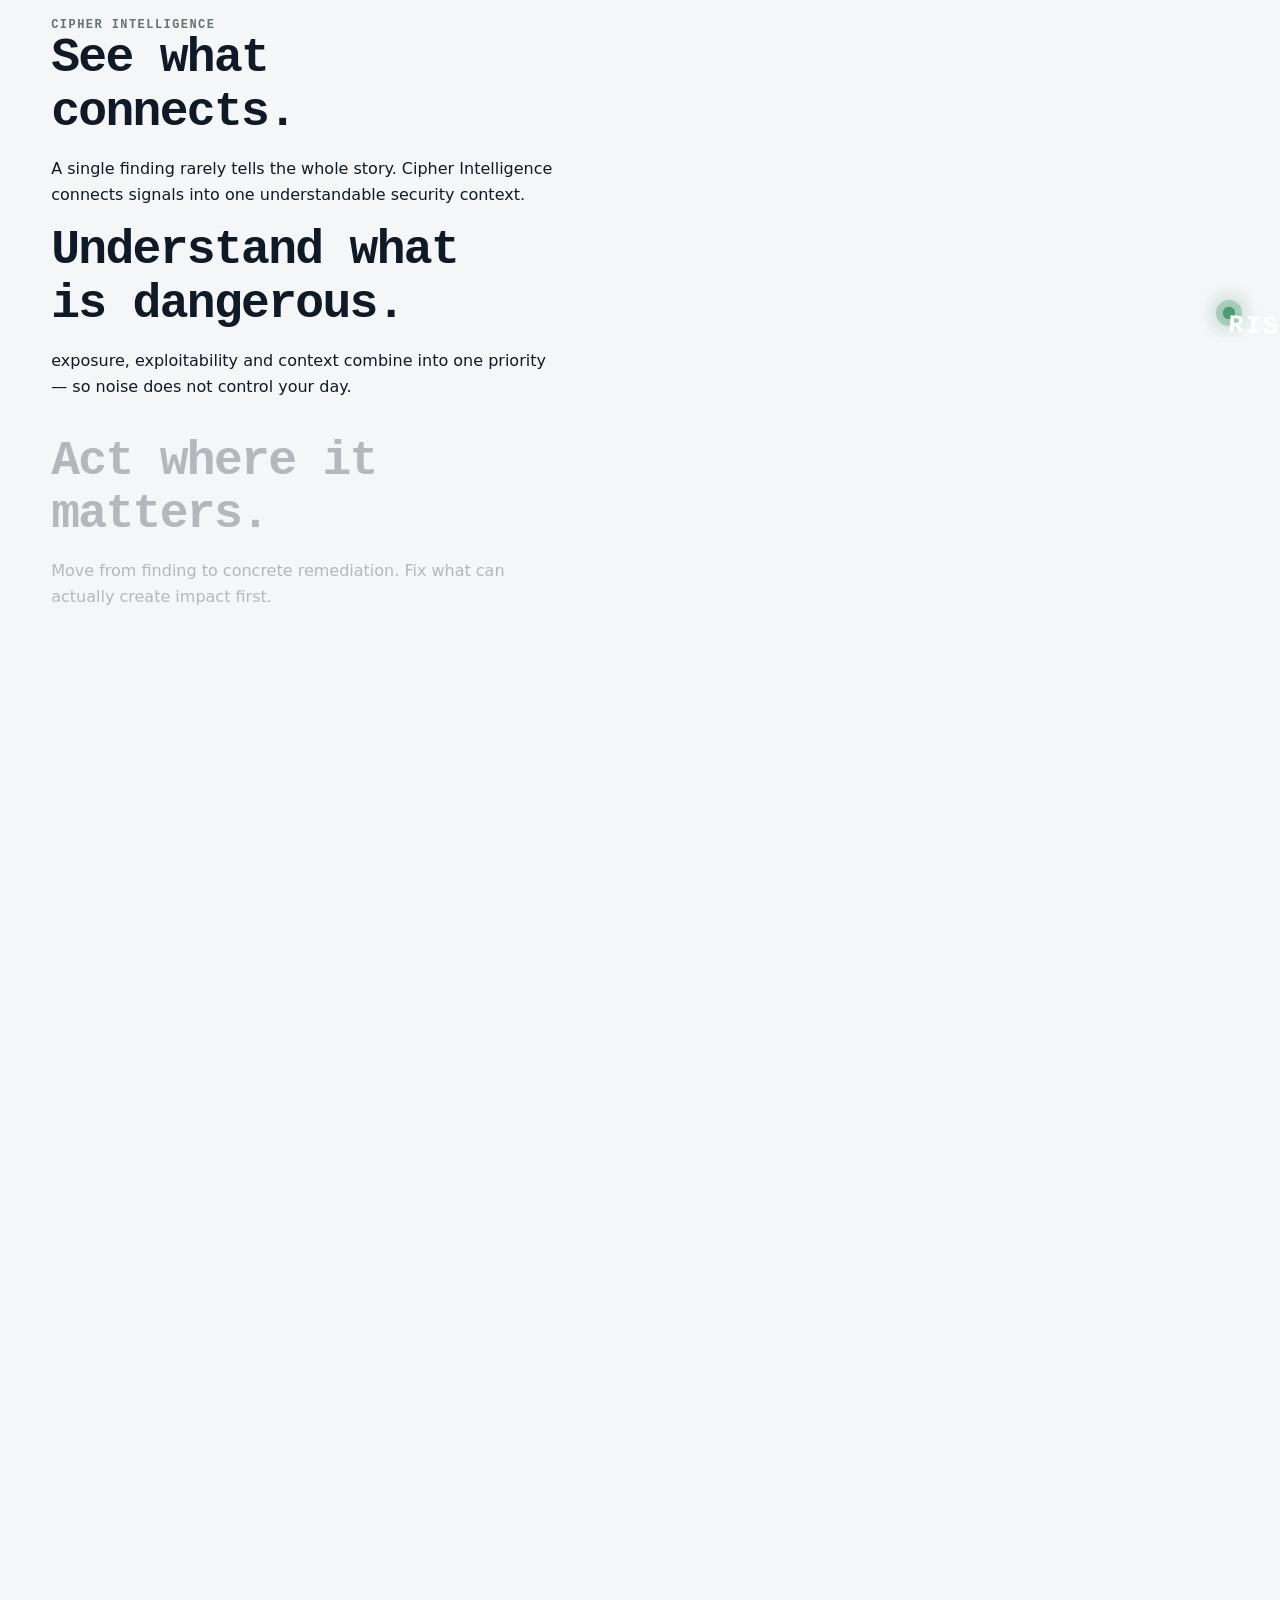
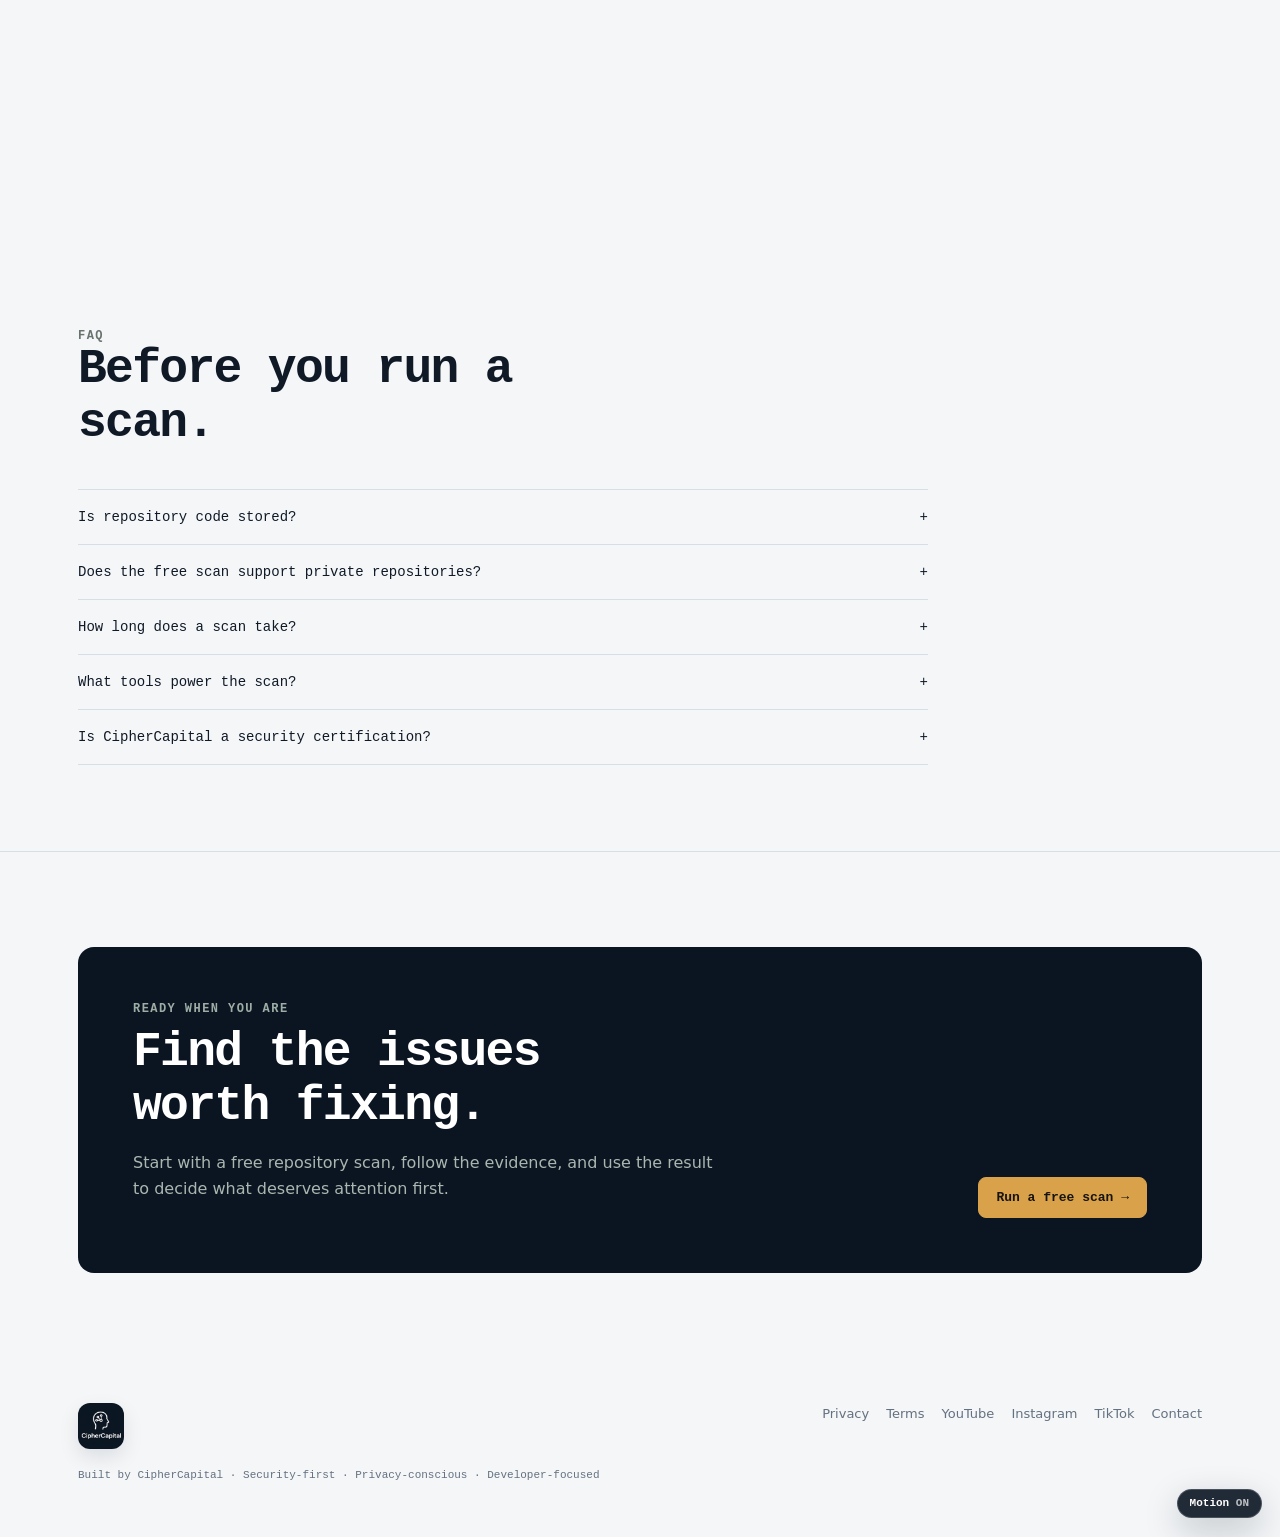
==== commit 5cd95065: "Add files via upload" ====
--- a/index.html
+++ b/index.html
@@ -3,19 +3,19 @@
 <head>
 <meta charset="utf-8"><meta name="viewport" content="width=device-width,initial-scale=1">
 <title>CipherCapital — Security intelligence that finds what matters</title><meta name="description" content="SecurityAuditAI finds exposed secrets, vulnerable dependencies and infrastructure misconfigurations — then helps you understand what matters first.">
-<meta name="theme-color" content="#0b1522"><link rel="icon" href="assets/favicon.svg" type="image/svg+xml">
-<link rel="preload" as="image" href="assets/logo.svg"><link rel="stylesheet" href="assets/styles.css?v=final4">
+<meta name="theme-color" content="#0b1522"><link rel="icon" href="assets/favicon.png" type="image/svg+xml">
+<link rel="preload" as="image" href="assets/logo.png"><link rel="stylesheet" href="assets/styles.css?v=final4">
 <link rel="alternate" hreflang="en" href="https://randysimpey.github.io/ciphercapital-hub/">
 <link rel="alternate" hreflang="nl" href="https://randysimpey.github.io/ciphercapital-hub/nl/">
 
 <link rel="canonical" href="https://randysimpey.github.io/ciphercapital-hub/">
-<meta property="og:type" content="website"><meta property="og:title" content="CipherCapital — Security intelligence that finds what matters"><meta property="og:description" content="SecurityAuditAI finds exposed secrets, vulnerable dependencies and infrastructure misconfigurations — then helps you understand what matters first."><meta property="og:url" content="https://randysimpey.github.io/ciphercapital-hub/"><meta property="og:image" content="assets/logo.svg">
-<meta name="twitter:card" content="summary"><meta name="twitter:title" content="CipherCapital — Security intelligence that finds what matters"><meta name="twitter:description" content="SecurityAuditAI finds exposed secrets, vulnerable dependencies and infrastructure misconfigurations — then helps you understand what matters first."><meta name="twitter:image" content="assets/logo.svg">
+<meta property="og:type" content="website"><meta property="og:title" content="CipherCapital — Security intelligence that finds what matters"><meta property="og:description" content="SecurityAuditAI finds exposed secrets, vulnerable dependencies and infrastructure misconfigurations — then helps you understand what matters first."><meta property="og:url" content="https://randysimpey.github.io/ciphercapital-hub/"><meta property="og:image" content="assets/logo.png">
+<meta name="twitter:card" content="summary"><meta name="twitter:title" content="CipherCapital — Security intelligence that finds what matters"><meta name="twitter:description" content="SecurityAuditAI finds exposed secrets, vulnerable dependencies and infrastructure misconfigurations — then helps you understand what matters first."><meta name="twitter:image" content="assets/logo.png">
 </head>
 <body>
 <div class="topbar">CIPHER CAPITAL · SECURITYAUDITAI · EVIDENCE FIRST · PRIORITY OVER NOISE <span style="float:right;opacity:.7">Press <b>⌘/Ctrl + K</b> to jump</span></div>
 <header class="site"><div class="wrap nav">
-<a class="brand" href=""><img src="assets/logo.svg" alt="CipherCapital" width="48" height="48" decoding="async">CipherCapital</a>
+<a class="brand" href=""><img src="assets/logo.png" alt="CipherCapital" width="48" height="48" decoding="async">CipherCapital</a>
 <nav class="navlinks"><a href="#product">SecurityAuditAI</a><a href="#coverage">Coverage</a><a href="#demo">Demo</a><a href="#pricing">Pricing</a><a href="#tutorial">Tutorials</a></nav>
 <div class="actions"><a class="lang active" href="./">EN</a><a class="lang " href="../nl/">NL</a><a class="btn btn-dark" href="#scan">Run a free scan</a></div>
 </div></header>
@@ -228,6 +228,6 @@
 
 
 </main>
-<footer><div class="wrap"><div class="footer"><a class="brand" href="#"><img src="assets/logo.svg" alt="CipherCapital" width="48" height="48" decoding="async"></a><div class="footerlinks"><a href="privacy.html">Privacy</a><a href="terms.html">Terms</a><a href="https://www.youtube.com/@CipherCapitalCap">YouTube</a><a href="https://instagram.com/ciphercapitalreall">Instagram</a><a href="https://tiktok.com/@ciphercapital">TikTok</a><a href="mailto:secrapports@outlook.com">Contact</a></div></div><div class="legal">Built by CipherCapital · Security-first · Privacy-conscious · Developer-focused</div></div></footer>
+<footer><div class="wrap"><div class="footer"><a class="brand" href="#"><img src="assets/logo.png" alt="CipherCapital" width="48" height="48" decoding="async"></a><div class="footerlinks"><a href="privacy.html">Privacy</a><a href="terms.html">Terms</a><a href="https://www.youtube.com/@CipherCapitalCap">YouTube</a><a href="https://instagram.com/ciphercapitalreall">Instagram</a><a href="https://tiktok.com/@ciphercapital">TikTok</a><a href="mailto:secrapports@outlook.com">Contact</a></div></div><div class="legal">Built by CipherCapital · Security-first · Privacy-conscious · Developer-focused</div></div></footer>
 <script defer src="assets/cipher-motion.js?v=final4"></script>
 </body></html>
--- a/assets/styles.css
+++ b/assets/styles.css
@@ -16,7 +16,7 @@
 .site{position:sticky;top:0;z-index:20;background:rgba(244,246,248,.94);backdrop-filter:blur(12px);border-bottom:1px solid var(--line)}
 .nav{height:72px;display:flex;align-items:center;justify-content:space-between;gap:20px}
 .brand{display:flex;align-items:center;text-decoration:none;font:600 15px var(--mono)}
-.brand img{width:58px;height:58px;object-fit:contain;border-radius:7px}
+.brand img{width:46px;height:46px;border-radius:12px;object-fit:cover;box-shadow:0 8px 20px rgba(11,21,34,.10);transition:transform .45s var(--ease)}
 .navlinks{display:flex;gap:25px;font-size:14px;color:var(--muted)}
 .navlinks a{text-decoration:none}.navlinks a:hover{color:var(--ink)}
 .actions{display:flex;align-items:center;gap:10px}
@@ -641,3 +641,5 @@
   *,*::before,*::after{animation-duration:.01ms!important;animation-iteration-count:1!important;transition-duration:.01ms!important;scroll-behavior:auto!important}
   .hero .eyebrow,.hero h1,.hero .lead,.hero .ctas,.hero .micro,.hero .hero-visual{opacity:1;transform:none}
 }
+
+.dashboard-brand-logo{width:24px;height:24px;border-radius:6px;object-fit:cover;box-shadow:0 4px 12px rgba(0,0,0,.16)}
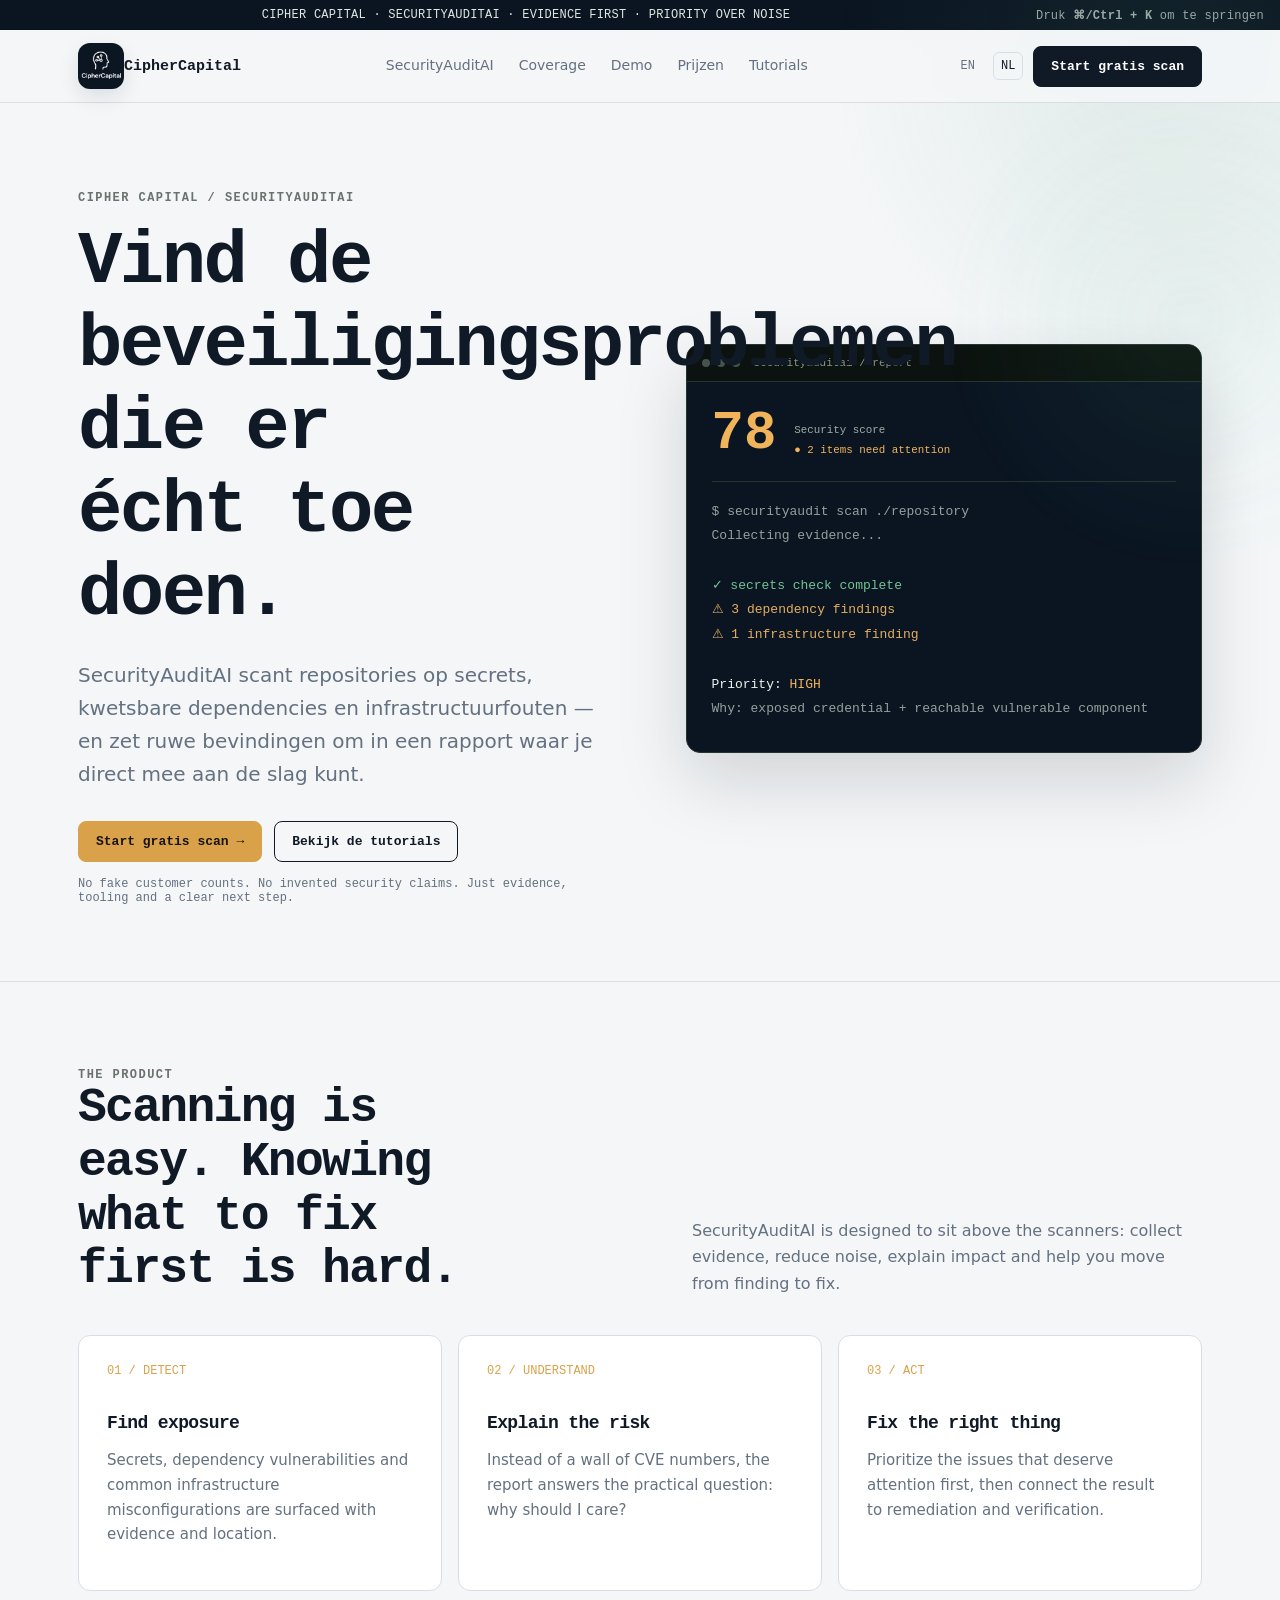
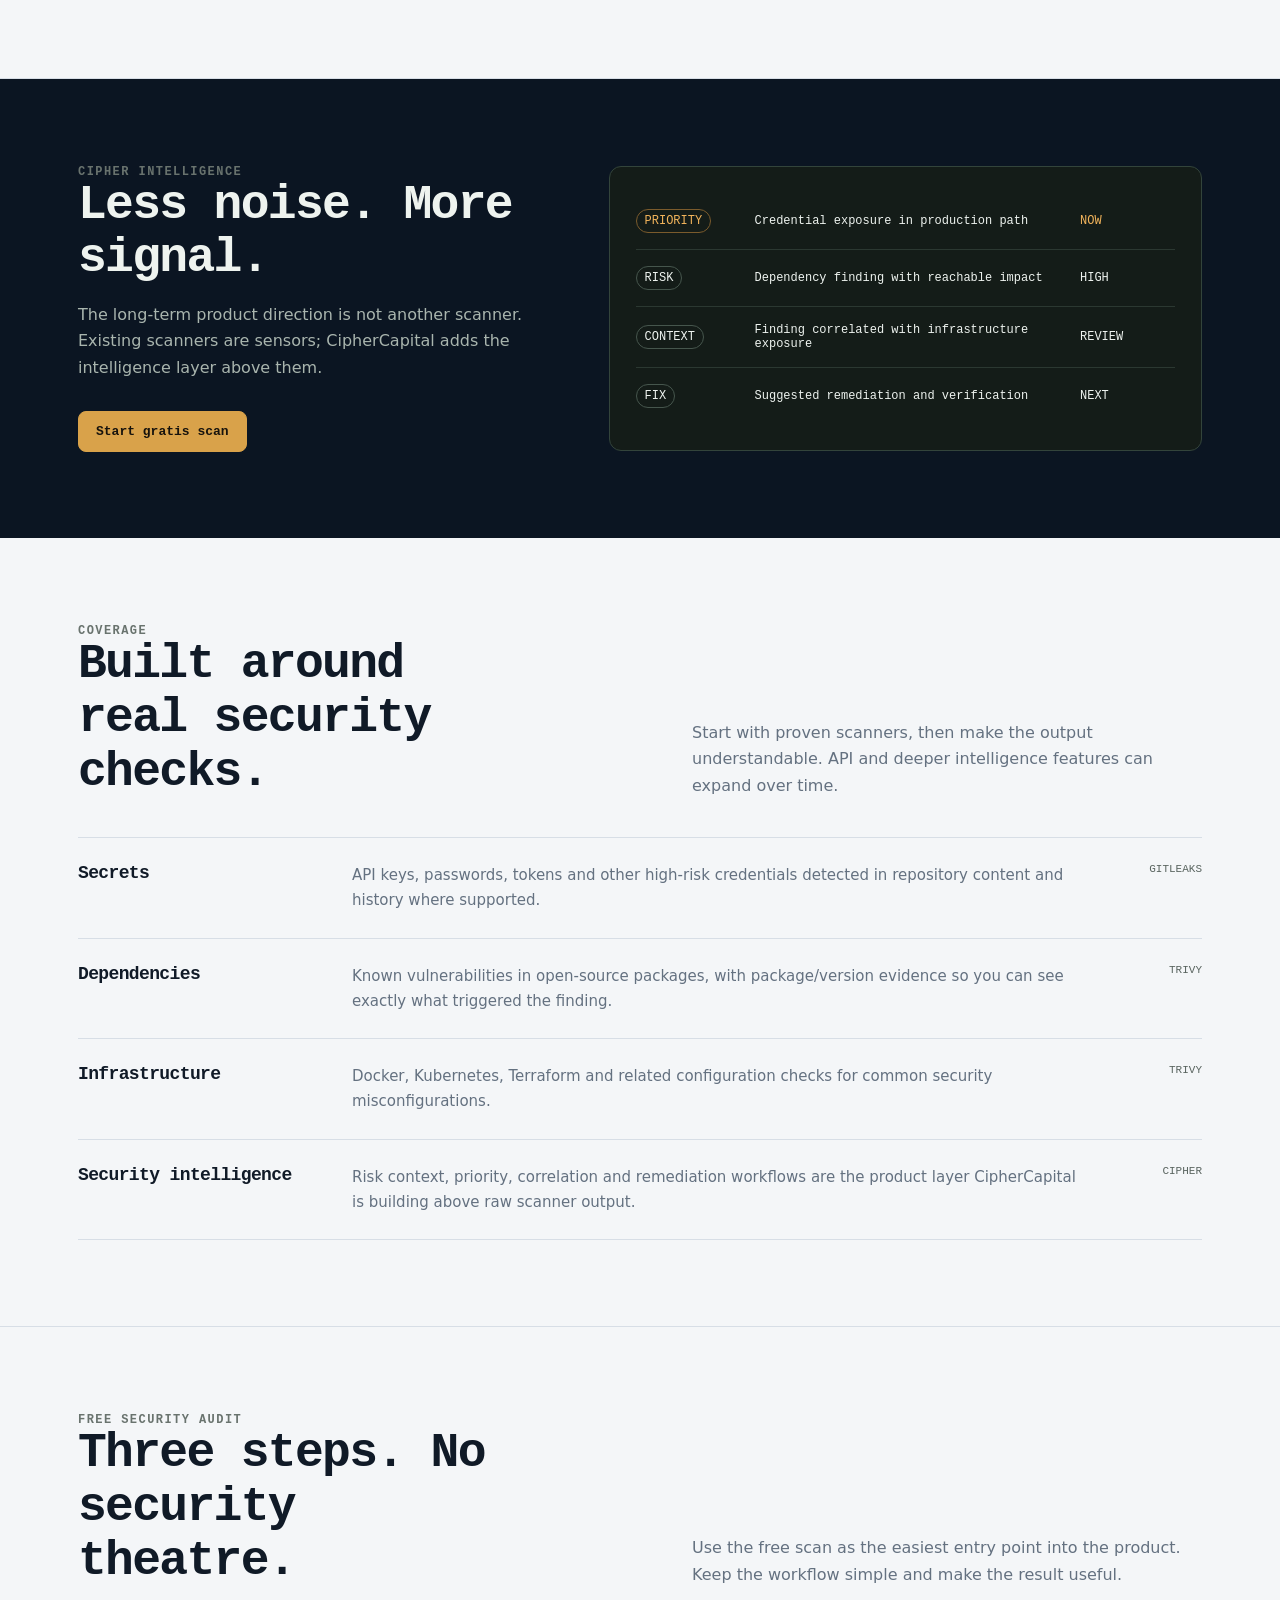
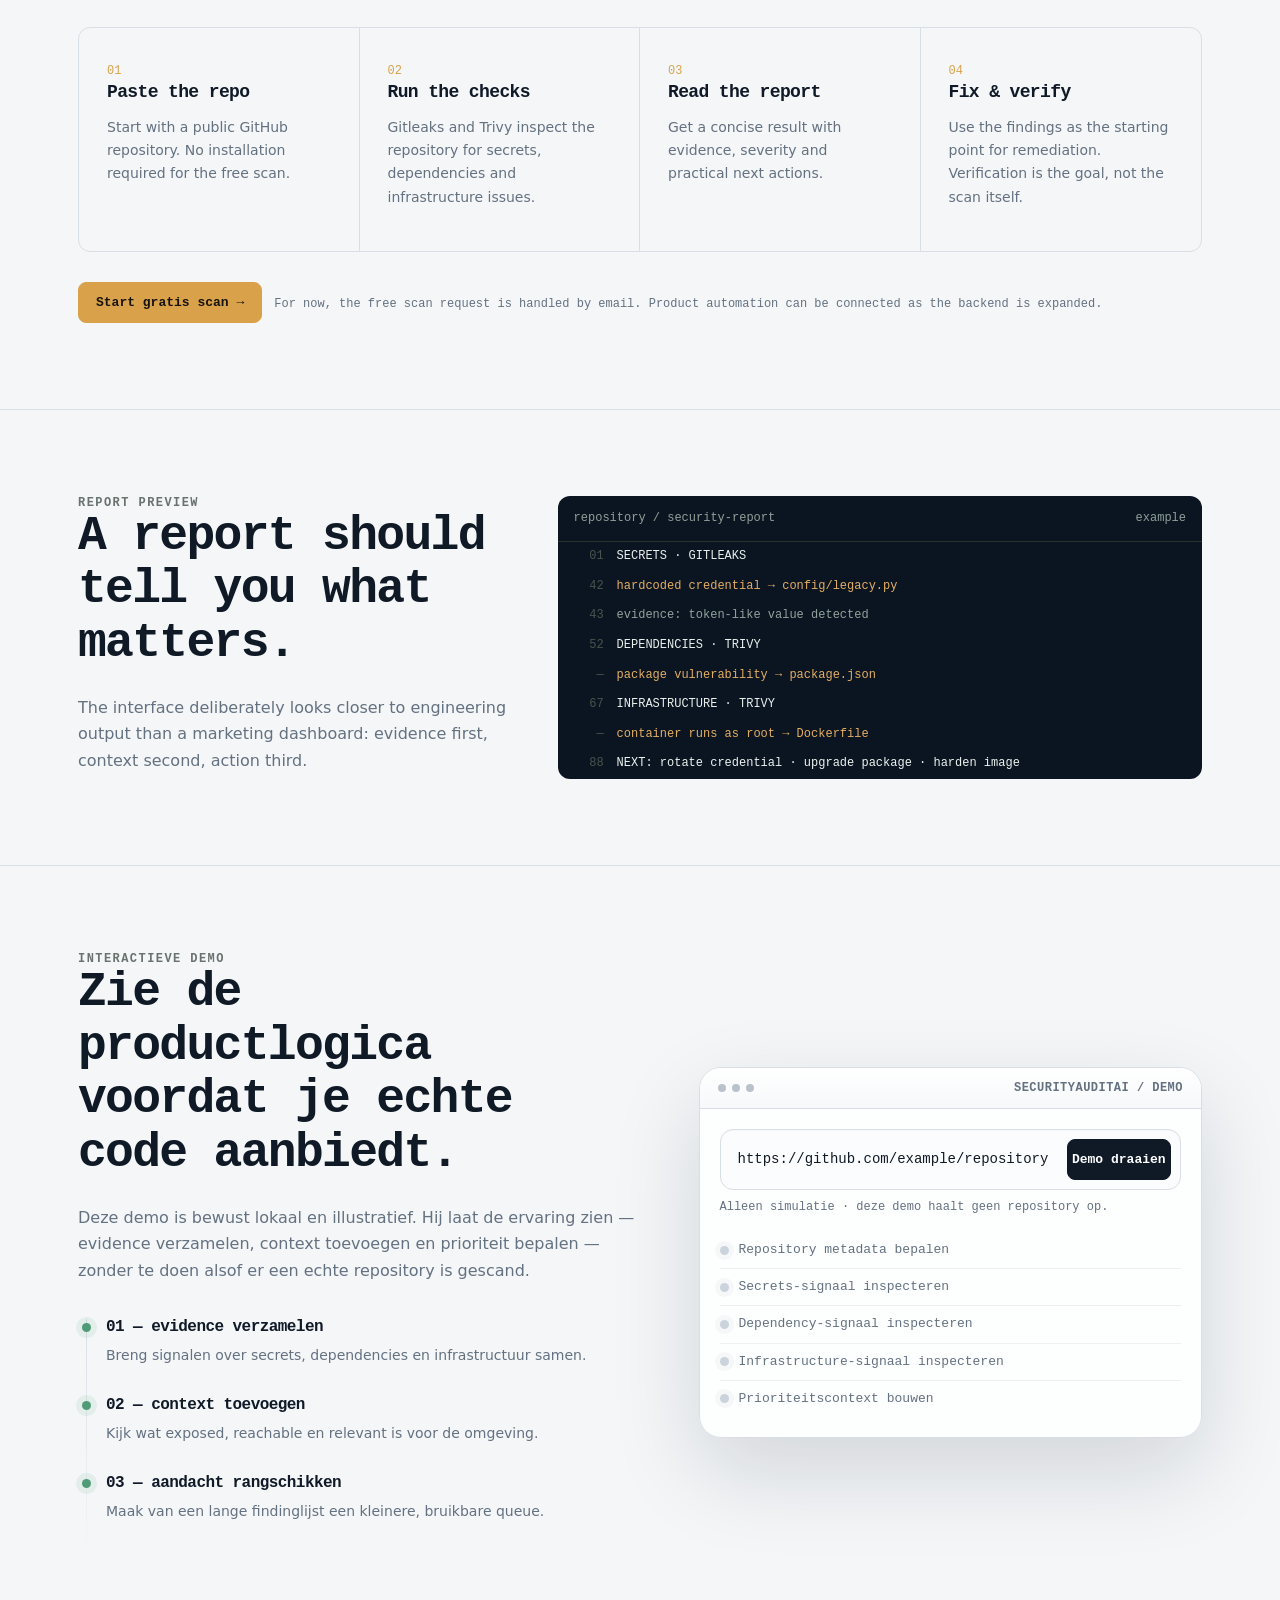
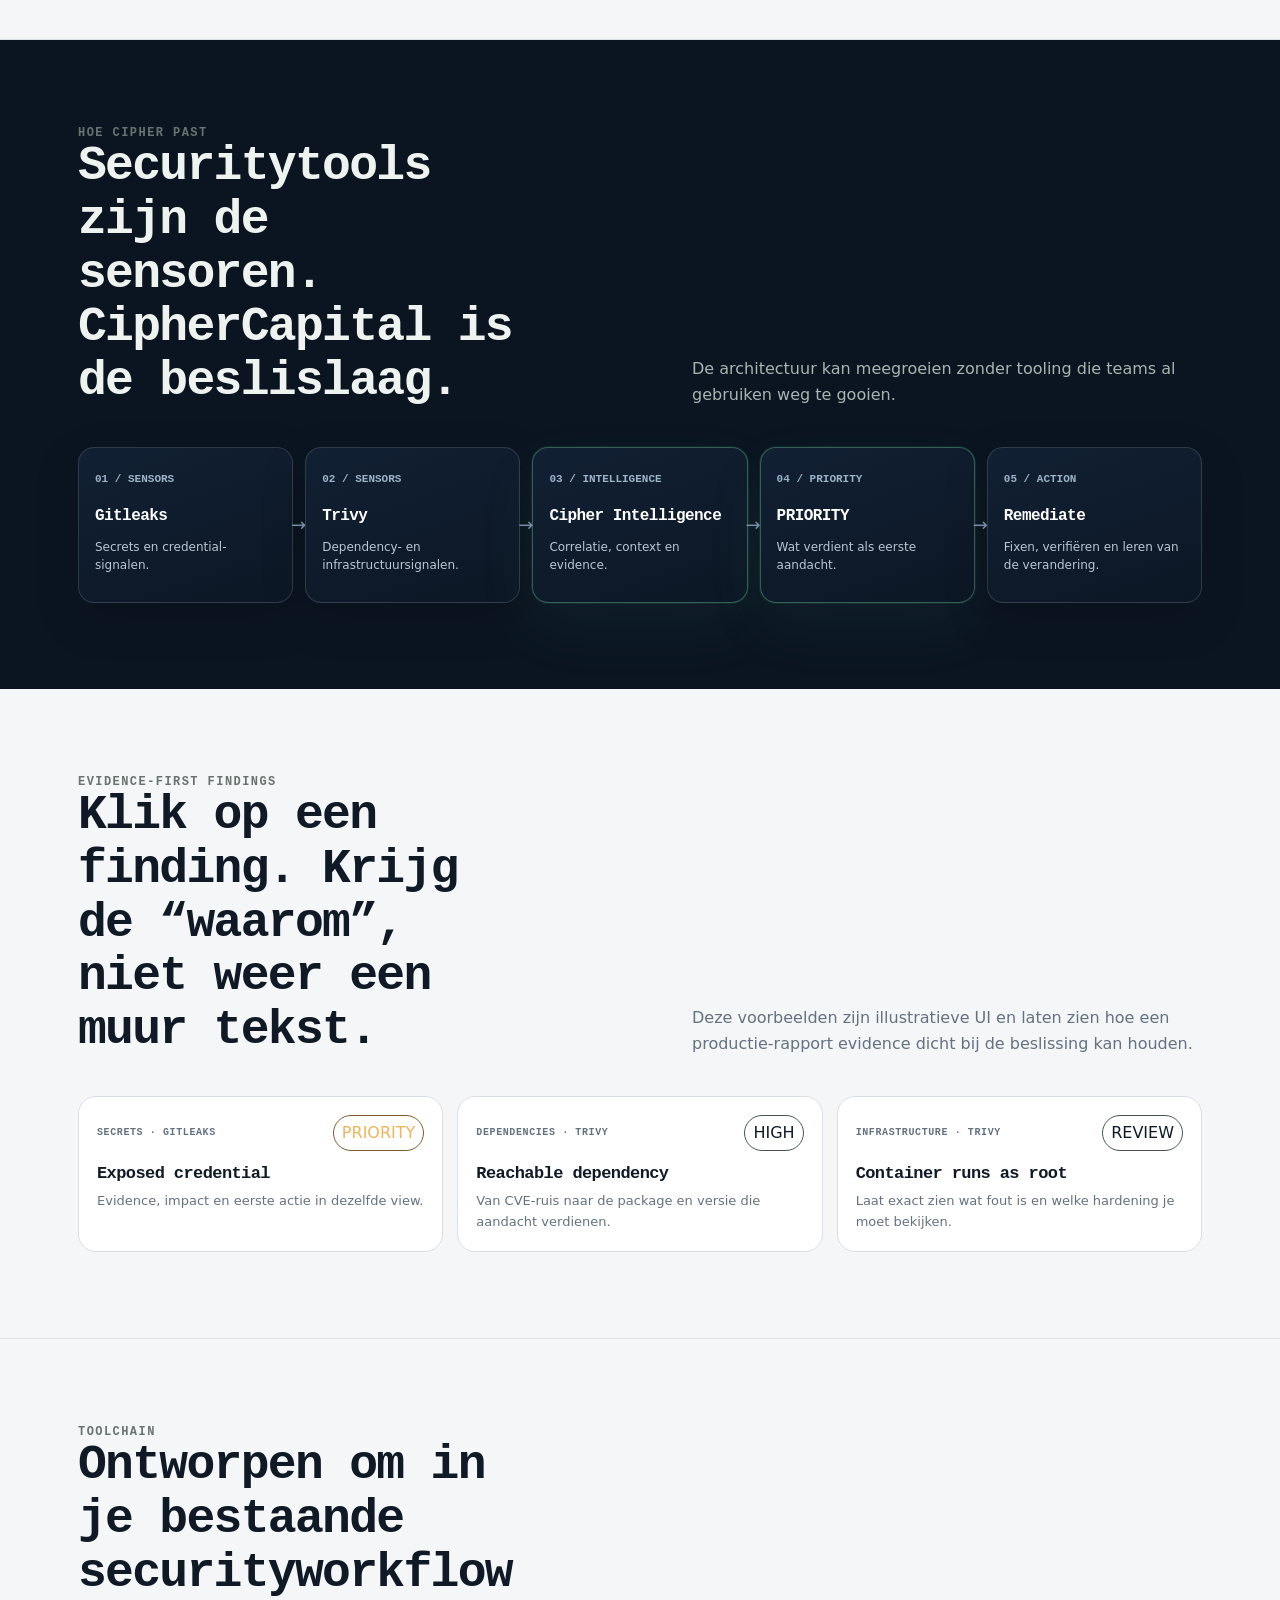
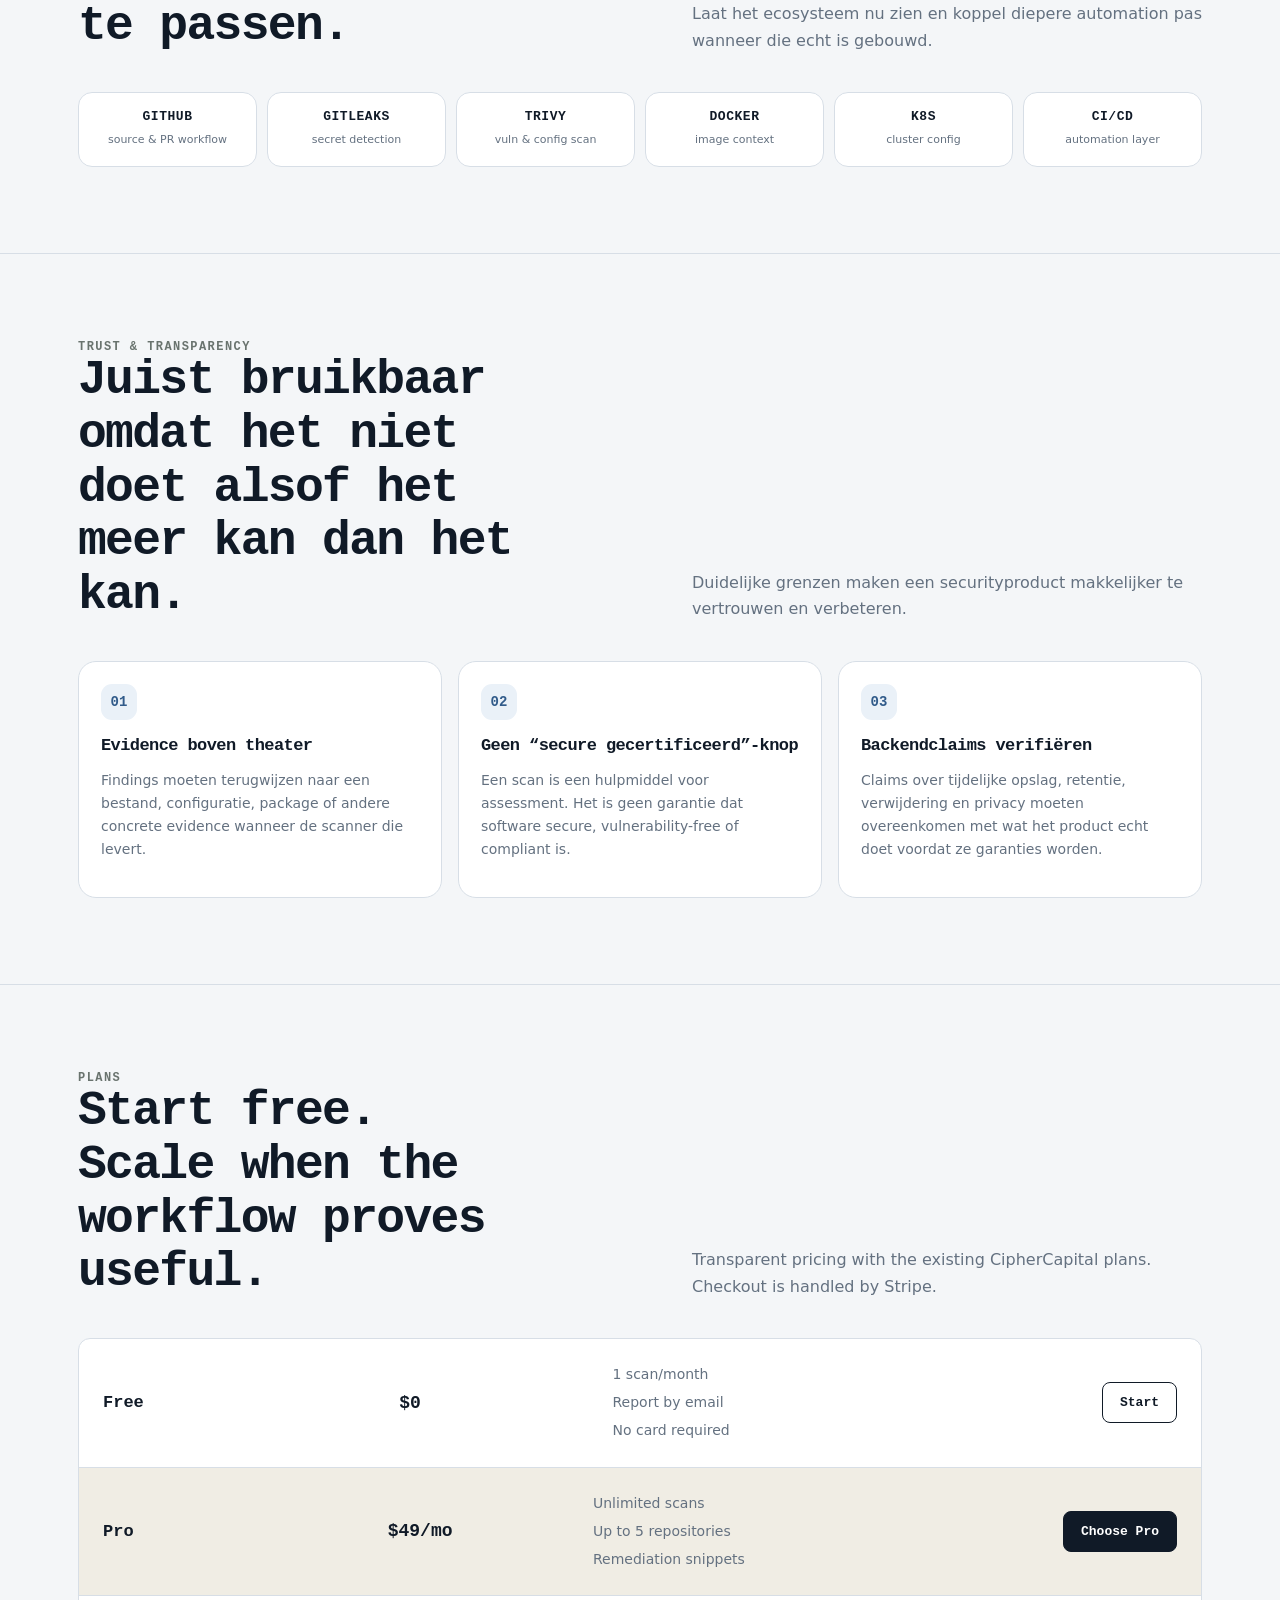
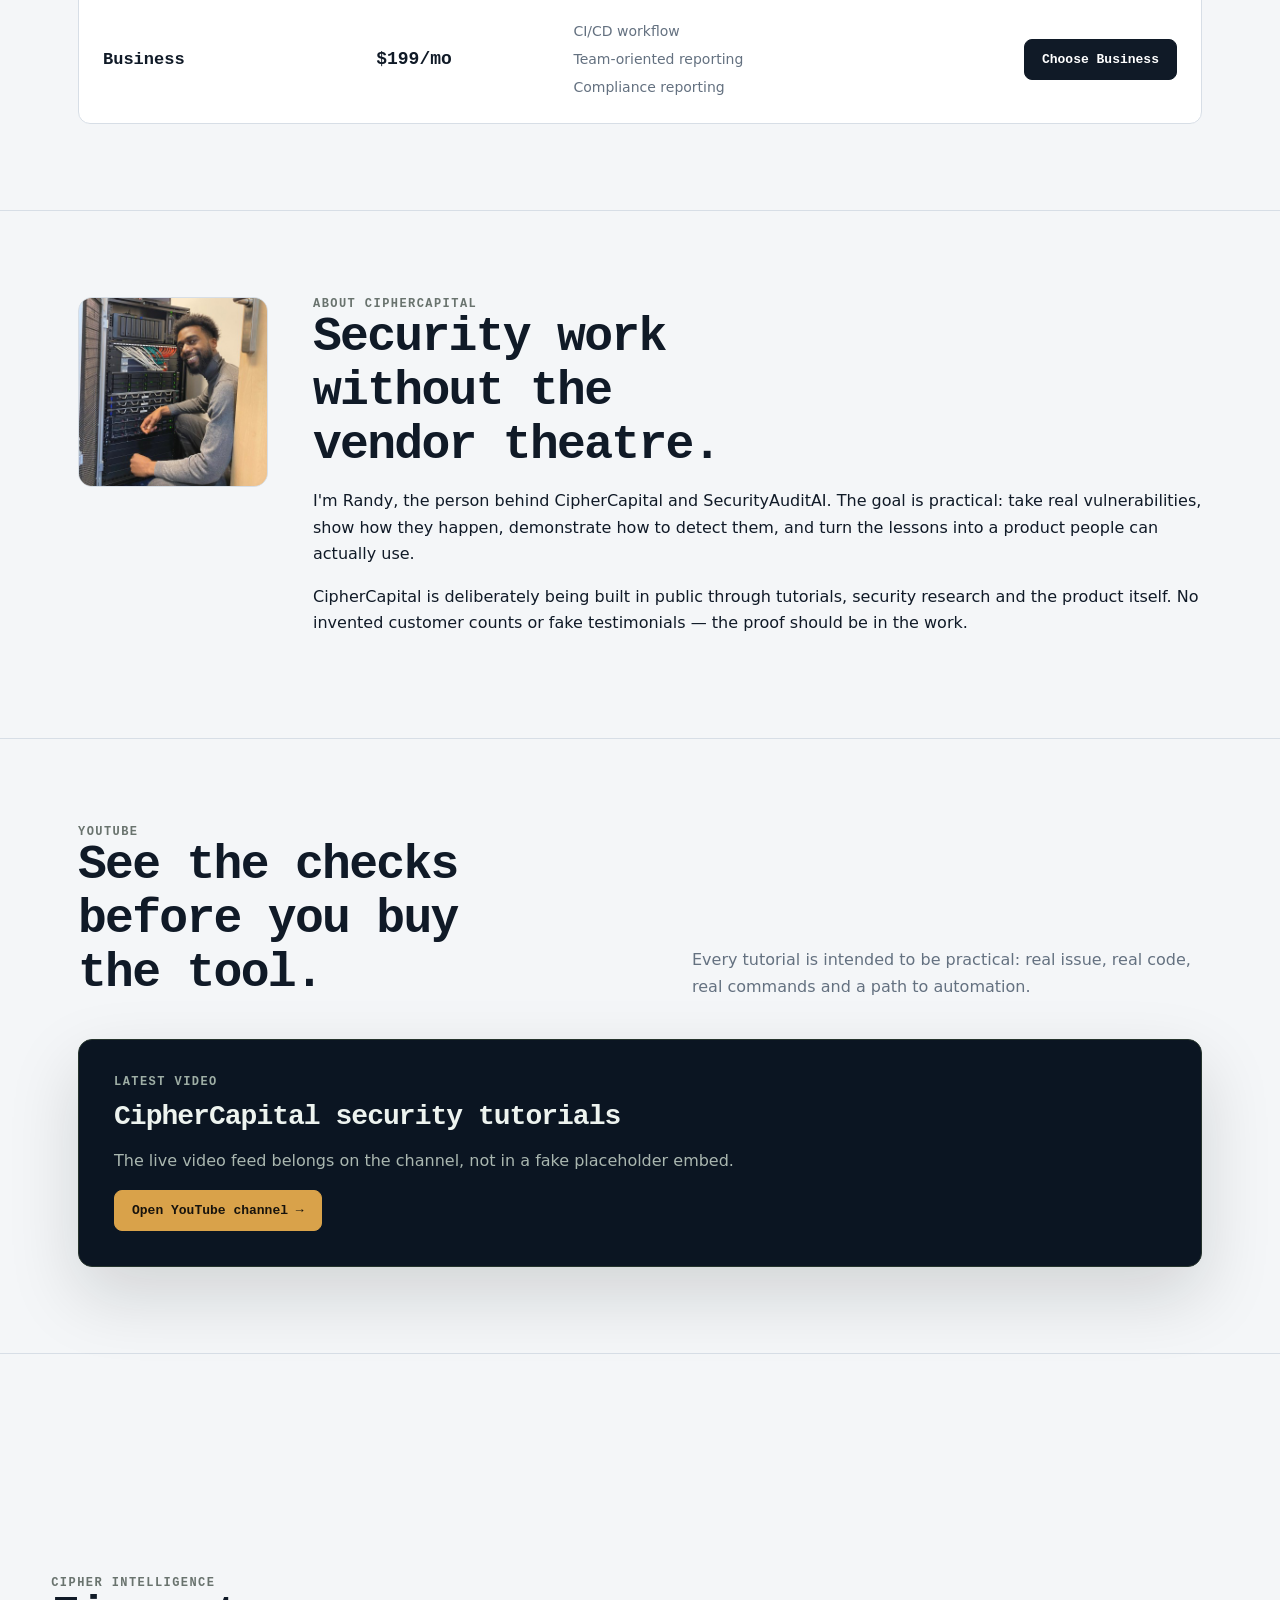
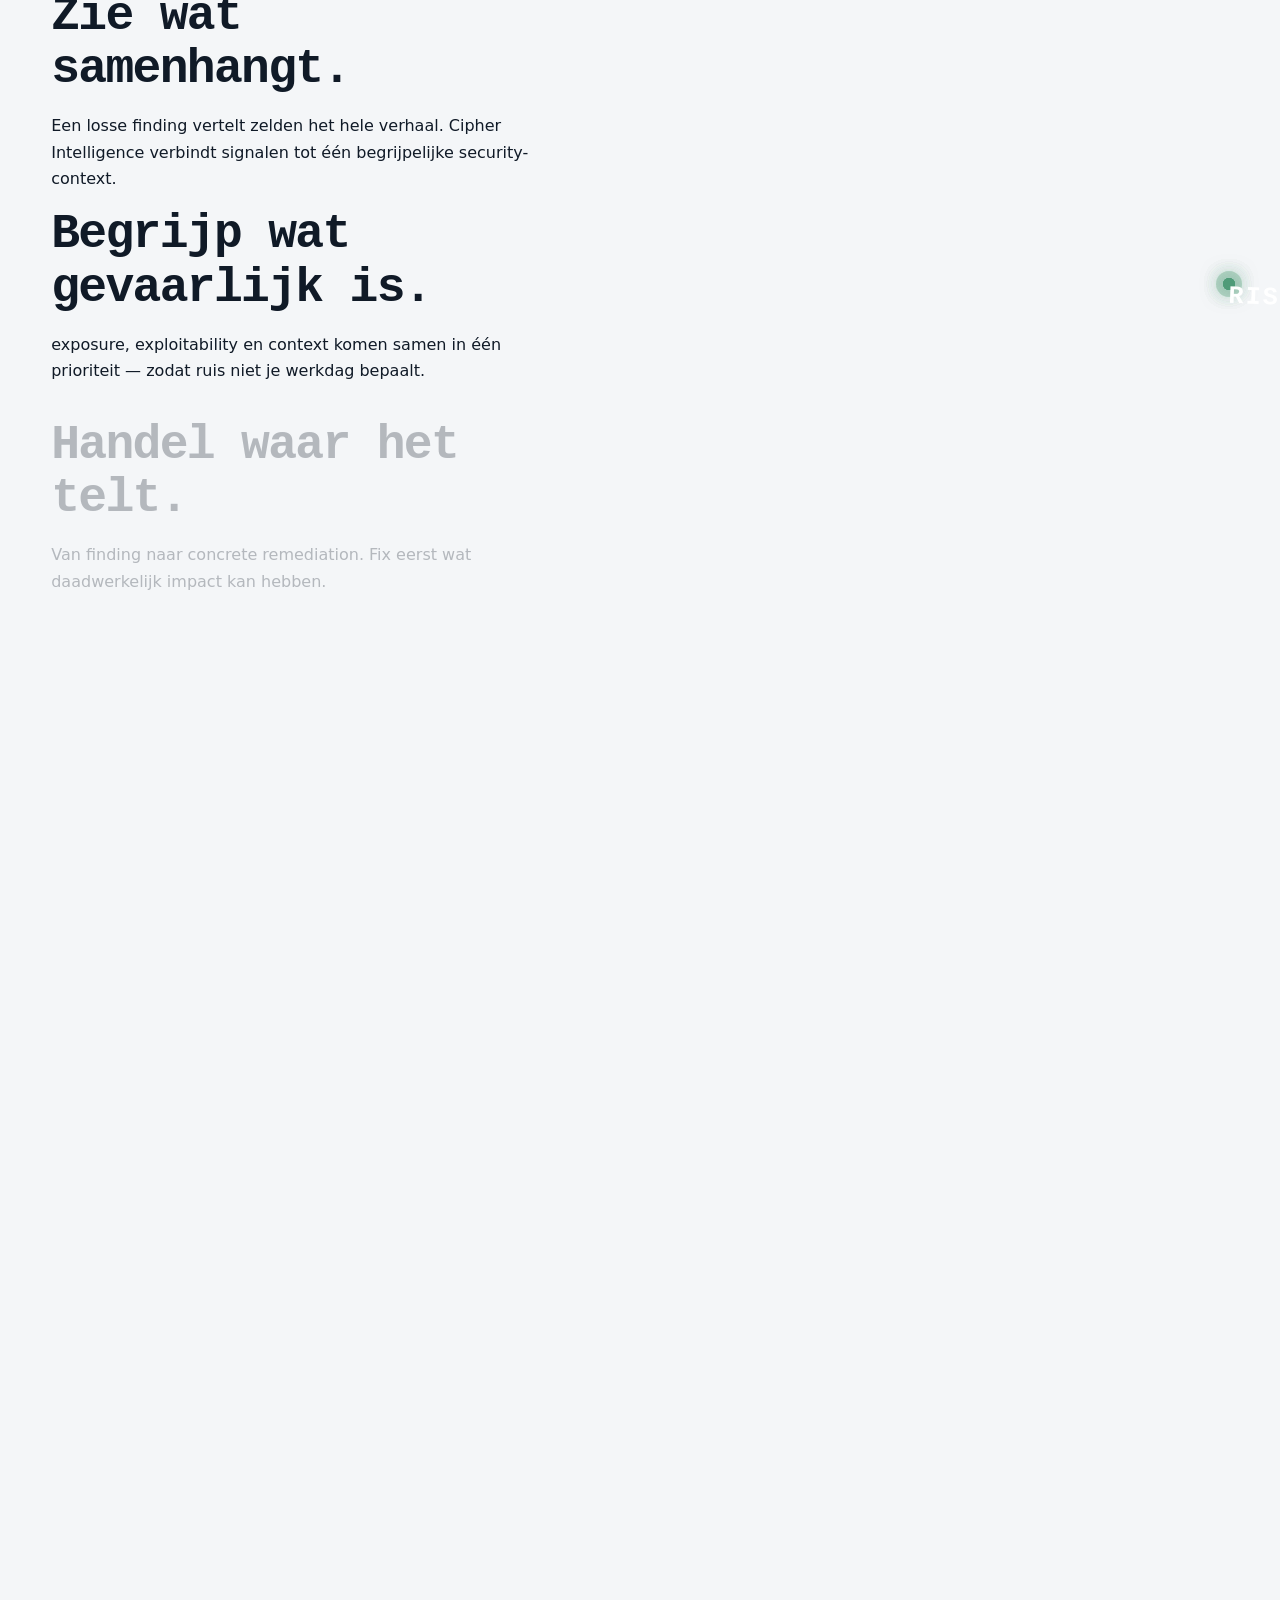
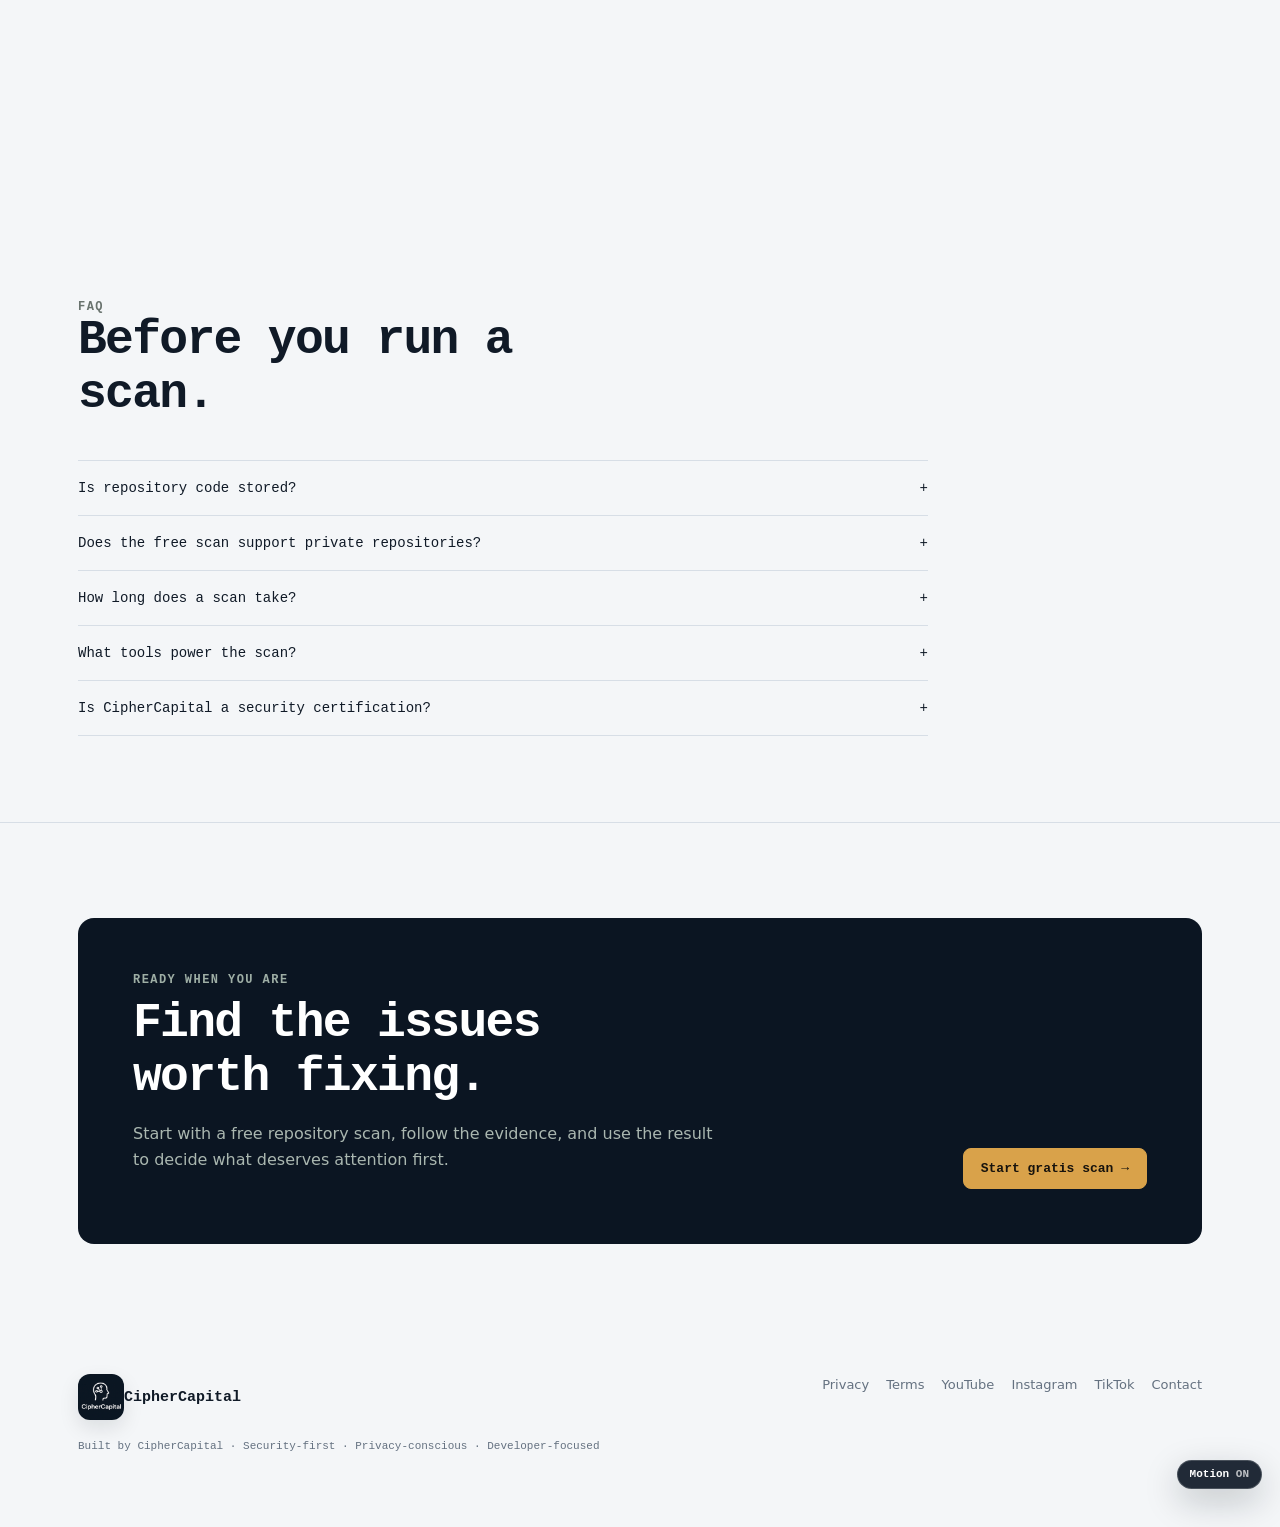
==== commit a1e78f78: "Add files via upload" ====
--- a/index.html
+++ b/index.html
@@ -1,29 +1,29 @@
 <!doctype html>
-<html lang="en">
+<html lang="nl">
 <head>
 <meta charset="utf-8"><meta name="viewport" content="width=device-width,initial-scale=1">
-<title>CipherCapital — Security intelligence that finds what matters</title><meta name="description" content="SecurityAuditAI finds exposed secrets, vulnerable dependencies and infrastructure misconfigurations — then helps you understand what matters first.">
-<meta name="theme-color" content="#0b1522"><link rel="icon" href="assets/favicon.png" type="image/svg+xml">
-<link rel="preload" as="image" href="assets/logo.png"><link rel="stylesheet" href="assets/styles.css?v=final4">
+<title>CipherCapital — Security intelligence die vindt wat telt</title><meta name="description" content="SecurityAuditAI vindt gelekte secrets, kwetsbare dependencies en infrastructuurproblemen — en helpt je bepalen wat als eerste telt.">
+<meta name="theme-color" content="#0b1522"><link rel="icon" href="../assets/favicon.png" type="image/svg+xml">
+<link rel="preload" as="image" href="../assets/logo.png"><link rel="stylesheet" href="../assets/styles.css?v=final4">
 <link rel="alternate" hreflang="en" href="https://randysimpey.github.io/ciphercapital-hub/">
 <link rel="alternate" hreflang="nl" href="https://randysimpey.github.io/ciphercapital-hub/nl/">
 
-<link rel="canonical" href="https://randysimpey.github.io/ciphercapital-hub/">
-<meta property="og:type" content="website"><meta property="og:title" content="CipherCapital — Security intelligence that finds what matters"><meta property="og:description" content="SecurityAuditAI finds exposed secrets, vulnerable dependencies and infrastructure misconfigurations — then helps you understand what matters first."><meta property="og:url" content="https://randysimpey.github.io/ciphercapital-hub/"><meta property="og:image" content="assets/logo.png">
-<meta name="twitter:card" content="summary"><meta name="twitter:title" content="CipherCapital — Security intelligence that finds what matters"><meta name="twitter:description" content="SecurityAuditAI finds exposed secrets, vulnerable dependencies and infrastructure misconfigurations — then helps you understand what matters first."><meta name="twitter:image" content="assets/logo.png">
+<link rel="canonical" href="https://randysimpey.github.io/ciphercapital-hub/nl/">
+<meta property="og:type" content="website"><meta property="og:title" content="CipherCapital — Security intelligence die vindt wat telt"><meta property="og:description" content="SecurityAuditAI vindt gelekte secrets, kwetsbare dependencies en infrastructuurproblemen — en helpt je bepalen wat als eerste telt."><meta property="og:url" content="https://randysimpey.github.io/ciphercapital-hub/nl/"><meta property="og:image" content="../assets/logo.png">
+<meta name="twitter:card" content="summary"><meta name="twitter:title" content="CipherCapital — Security intelligence die vindt wat telt"><meta name="twitter:description" content="SecurityAuditAI vindt gelekte secrets, kwetsbare dependencies en infrastructuurproblemen — en helpt je bepalen wat als eerste telt."><meta name="twitter:image" content="../assets/logo.png">
 </head>
 <body>
-<div class="topbar">CIPHER CAPITAL · SECURITYAUDITAI · EVIDENCE FIRST · PRIORITY OVER NOISE <span style="float:right;opacity:.7">Press <b>⌘/Ctrl + K</b> to jump</span></div>
+<div class="topbar">CIPHER CAPITAL · SECURITYAUDITAI · EVIDENCE FIRST · PRIORITY OVER NOISE <span style="float:right;opacity:.7">Druk <b>⌘/Ctrl + K</b> om te springen</span></div>
 <header class="site"><div class="wrap nav">
-<a class="brand" href=""><img src="assets/logo.png" alt="CipherCapital" width="48" height="48" decoding="async">CipherCapital</a>
-<nav class="navlinks"><a href="#product">SecurityAuditAI</a><a href="#coverage">Coverage</a><a href="#demo">Demo</a><a href="#pricing">Pricing</a><a href="#tutorial">Tutorials</a></nav>
-<div class="actions"><a class="lang active" href="./">EN</a><a class="lang " href="../nl/">NL</a><a class="btn btn-dark" href="#scan">Run a free scan</a></div>
+<a class="brand" href="../"><img src="../assets/logo.png" alt="CipherCapital logo">CipherCapital</a>
+<nav class="navlinks"><a href="#product">SecurityAuditAI</a><a href="#coverage">Coverage</a><a href="#demo">Demo</a><a href="#pricing">Prijzen</a><a href="#tutorial">Tutorials</a></nav>
+<div class="actions"><a class="lang " href="../">EN</a><a class="lang active" href="./">NL</a><a class="btn btn-dark" href="#scan">Start gratis scan</a></div>
 </div></header>
 
 <main>
 <section class="hero"><div class="wrap hero-grid">
-<div><div class="eyebrow">CIPHER CAPITAL / SECURITYAUDITAI</div><h1>Find the security issues that actually matter.</h1><p class="lead">SecurityAuditAI scans repositories for secrets, dependency vulnerabilities and infrastructure misconfigurations — then turns raw findings into a report you can act on.</p>
-<div class="ctas"><a class="btn btn-amber" href="#scan">Run a free scan →</a><a class="btn btn-light" href="#tutorial">Watch the tutorials</a></div>
+<div><div class="eyebrow">CIPHER CAPITAL / SECURITYAUDITAI</div><h1>Vind de beveiligingsproblemen die er écht toe doen.</h1><p class="lead">SecurityAuditAI scant repositories op secrets, kwetsbare dependencies en infrastructuurfouten — en zet ruwe bevindingen om in een rapport waar je direct mee aan de slag kunt.</p>
+<div class="ctas"><a class="btn btn-amber" href="#scan">Start gratis scan →</a><a class="btn btn-light" href="#tutorial">Bekijk de tutorials</a></div>
 <div class="micro">No fake customer counts. No invented security claims. Just evidence, tooling and a clear next step.</div></div>
 <div class="panel"><div class="panelbar"><i class="dot"></i><i class="dot"></i><i class="dot"></i><span class="paneltitle">securityauditai / report</span></div>
 <div class="terminal"><div class="score"><strong>78</strong><small>Security score<br><span class="accent">● 2 items need attention</span></small></div>
@@ -44,7 +44,7 @@
 
 <section class="section darksection"><div class="wrap intelligence">
 <div><div class="eyebrow">CIPHER INTELLIGENCE</div><h2>Less noise. More signal.</h2><p class="muted">The long-term product direction is not another scanner. Existing scanners are sensors; CipherCapital adds the intelligence layer above them.</p>
-<div class="ctas"><a class="btn btn-amber" href="#scan">Run a free scan</a></div></div>
+<div class="ctas"><a class="btn btn-amber" href="#scan">Start gratis scan</a></div></div>
 <div class="callout"><div class="riskrow"><span class="pill hot">PRIORITY</span><span>Credential exposure in production path</span><span class="accent">NOW</span></div>
 <div class="riskrow"><span class="pill">RISK</span><span>Dependency finding with reachable impact</span><span>HIGH</span></div>
 <div class="riskrow"><span class="pill">CONTEXT</span><span>Finding correlated with infrastructure exposure</span><span>REVIEW</span></div>
@@ -68,7 +68,7 @@
 <div class="step"><span class="stepno">03</span><h3>Read the report</h3><p>Get a concise result with evidence, severity and practical next actions.</p></div>
 <div class="step"><span class="stepno">04</span><h3>Fix & verify</h3><p>Use the findings as the starting point for remediation. Verification is the goal, not the scan itself.</p></div>
 </div>
-<div class="ctas"><a class="btn btn-amber" href="mailto:secrapports@outlook.com?subject=SecurityAuditAI%20free%20scan">Run a free scan →</a><span class="micro">For now, the free scan request is handled by email. Product automation can be connected as the backend is expanded.</span></div>
+<div class="ctas"><a class="btn btn-amber" href="mailto:secrapports@outlook.com?subject=SecurityAuditAI%20free%20scan">Start gratis scan →</a><span class="micro">For now, the free scan request is handled by email. Product automation can be connected as the backend is expanded.</span></div>
 </div></section>
 
 <section class="section"><div class="wrap report"><div><div class="eyebrow">REPORT PREVIEW</div><h2>A report should tell you what matters.</h2><p class="lead" style="font-size:16px">The interface deliberately looks closer to engineering output than a marketing dashboard: evidence first, context second, action third.</p></div>
@@ -83,106 +83,43 @@
 
 <section class="section ux-section" id="demo">
   <div class="wrap ux-grid">
-    <div>
-      <div class="eyebrow">INTERACTIVE DEMO</div>
-      <h2>See the product logic before you hand it real code.</h2>
-      <p class="lead" style="font-size:16px">This demo is intentionally local and illustrative. It shows the experience — discover evidence, classify it, surface priority — without pretending a live repository was scanned.</p>
-      <div class="timeline">
-        <div class="timeline-item"><h3>01 — collect evidence</h3><p>Bring together secrets, dependency and infrastructure signals.</p></div>
-        <div class="timeline-item"><h3>02 — add context</h3><p>Ask what is exposed, reachable and relevant to the environment.</p></div>
-        <div class="timeline-item"><h3>03 — rank attention</h3><p>Turn a long finding list into a smaller, actionable queue.</p></div>
-      </div>
+    <div><div class="eyebrow">INTERACTIEVE DEMO</div><h2>Zie de productlogica voordat je echte code aanbiedt.</h2><p class="lead" style="font-size:16px">Deze demo is bewust lokaal en illustratief. Hij laat de ervaring zien — evidence verzamelen, context toevoegen en prioriteit bepalen — zonder te doen alsof er een echte repository is gescand.</p>
+      <div class="timeline"><div class="timeline-item"><h3>01 — evidence verzamelen</h3><p>Breng signalen over secrets, dependencies en infrastructuur samen.</p></div><div class="timeline-item"><h3>02 — context toevoegen</h3><p>Kijk wat exposed, reachable en relevant is voor de omgeving.</p></div><div class="timeline-item"><h3>03 — aandacht rangschikken</h3><p>Maak van een lange findinglijst een kleinere, bruikbare queue.</p></div></div>
     </div>
-    <div class="demo-shell">
-      <div class="demo-top"><div class="demo-dots"><i></i><i></i><i></i></div><div class="demo-label">SECURITYAUDITAI / DEMO</div></div>
-      <div class="demo-body">
-        <form class="demo-input" id="demoScanForm">
-          <input value="https://github.com/example/repository" aria-label="Repository URL">
-          <button class="btn btn-dark" type="submit">Run demo</button>
-        </form>
-        <div class="micro" style="margin-top:10px">Simulation only · no repository is fetched by this demo.</div>
-        <div class="demo-status">
-          <div class="scan-line"><span class="scan-state"></span>Resolve repository metadata</div>
-          <div class="scan-line"><span class="scan-state"></span>Inspect secrets signal</div>
-          <div class="scan-line"><span class="scan-state"></span>Inspect dependency signal</div>
-          <div class="scan-line"><span class="scan-state"></span>Inspect infrastructure signal</div>
-          <div class="scan-line"><span class="scan-state"></span>Build priority context</div>
-        </div>
-        <div class="demo-result">
-          <div class="result-score"><strong>78</strong><span>ILLUSTRATIVE<br>SECURITY SCORE</span></div>
-          <div class="micro" style="margin-top:6px">Demo result for <span id="demoRepoLabel">example/repository</span></div>
-          <div class="result-grid">
-            <div class="result-chip"><b>01</b><small>high attention</small></div>
-            <div class="result-chip"><b>04</b><small>review</small></div>
-            <div class="result-chip"><b>17</b><small>informational</small></div>
-          </div>
-        </div>
-      </div>
+    <div class="demo-shell"><div class="demo-top"><div class="demo-dots"><i></i><i></i><i></i></div><div class="demo-label">SECURITYAUDITAI / DEMO</div></div><div class="demo-body">
+      <form class="demo-input" id="demoScanForm"><input value="https://github.com/example/repository" aria-label="Repository URL"><button class="btn btn-dark" type="submit">Demo draaien</button></form>
+      <div class="micro" style="margin-top:10px">Alleen simulatie · deze demo haalt geen repository op.</div>
+      <div class="demo-status"><div class="scan-line"><span class="scan-state"></span>Repository metadata bepalen</div><div class="scan-line"><span class="scan-state"></span>Secrets-signaal inspecteren</div><div class="scan-line"><span class="scan-state"></span>Dependency-signaal inspecteren</div><div class="scan-line"><span class="scan-state"></span>Infrastructure-signaal inspecteren</div><div class="scan-line"><span class="scan-state"></span>Prioriteitscontext bouwen</div></div>
+      <div class="demo-result"><div class="result-score"><strong>78</strong><span>ILLUSTRATIEVE<br>SECURITY SCORE</span></div><div class="micro" style="margin-top:6px">Demo-resultaat voor <span id="demoRepoLabel">example/repository</span></div><div class="result-grid"><div class="result-chip"><b>01</b><small>hoge aandacht</small></div><div class="result-chip"><b>04</b><small>review</small></div><div class="result-chip"><b>17</b><small>informatief</small></div></div></div>
+    </div></div>
+  </div>
+</section>
+
+<section class="section darksection ux-section" id="architecture">
+  <div class="wrap"><div class="sectionhead"><div><div class="eyebrow">HOE CIPHER PAST</div><h2>Securitytools zijn de sensoren. CipherCapital is de beslislaag.</h2></div><p class="muted">De architectuur kan meegroeien zonder tooling die teams al gebruiken weg te gooien.</p></div>
+    <div class="architecture"><div class="arch-node"><span class="num">01 / SENSORS</span><h3>Gitleaks</h3><p>Secrets en credential-signalen.</p><span class="arch-arrow">→</span></div><div class="arch-node"><span class="num">02 / SENSORS</span><h3>Trivy</h3><p>Dependency- en infrastructuursignalen.</p><span class="arch-arrow">→</span></div><div class="arch-node active"><span class="num">03 / INTELLIGENCE</span><h3>Cipher Intelligence</h3><p>Correlatie, context en evidence.</p><span class="arch-arrow">→</span></div><div class="arch-node active"><span class="num">04 / PRIORITY</span><h3>PRIORITY</h3><p>Wat verdient als eerste aandacht.</p><span class="arch-arrow">→</span></div><div class="arch-node"><span class="num">05 / ACTION</span><h3>Remediate</h3><p>Fixen, verifiëren en leren van de verandering.</p></div></div>
+  </div>
+</section>
+
+<section class="section ux-section" id="findings">
+  <div class="wrap"><div class="sectionhead"><div><div class="eyebrow">EVIDENCE-FIRST FINDINGS</div><h2>Klik op een finding. Krijg de “waarom”, niet weer een muur tekst.</h2></div><p>Deze voorbeelden zijn illustratieve UI en laten zien hoe een productie-rapport evidence dicht bij de beslissing kan houden.</p></div>
+    <div class="findings-grid">
+      <article class="finding-card" data-title="Exposed credential" data-why="Een credential kan een code-leak veranderen in een toegangsprobleem. De volgende stap is scope controleren, het secret roteren en verifiëren dat de oude waarde niet meer werkt." data-evidence="config/legacy.py:42\nTOKEN = \"••••••••••\"\n\ngitleaks: token-like credential detected"><div class="finding-top"><span class="finding-tag">SECRETS · GITLEAKS</span><span class="pill hot">PRIORITY</span></div><h3>Exposed credential</h3><p>Evidence, impact en eerste actie in dezelfde view.</p></article>
+      <article class="finding-card" data-title="Reachable dependency vulnerability" data-why="Een kwetsbaar package telt meer wanneer de getroffen component echt in een reachable path zit. Toon package, versie en evidence zodat het team kan beslissen over upgraden, isoleren of accepteren." data-evidence="package.json\n\"package-name\": \"1.4.2\"\n\ntrivy: known vulnerability detected"><div class="finding-top"><span class="finding-tag">DEPENDENCIES · TRIVY</span><span class="pill">HIGH</span></div><h3>Reachable dependency</h3><p>Van CVE-ruis naar de package en versie die aandacht verdienen.</p></article>
+      <article class="finding-card" data-title="Container runs as root" data-why="Een container die als root draait kan de blast radius van een compromise vergroten. Wijs direct naar de configuratie en de hardening-stap." data-evidence="Dockerfile:12\nUSER root\n\ntrivy: container configuration check"><div class="finding-top"><span class="finding-tag">INFRASTRUCTURE · TRIVY</span><span class="pill">REVIEW</span></div><h3>Container runs as root</h3><p>Laat exact zien wat fout is en welke hardening je moet bekijken.</p></article>
     </div>
   </div>
 </section>
 
-<section class="section darksection ux-section" id="architecture">
-  <div class="wrap">
-    <div class="sectionhead"><div><div class="eyebrow">HOW CIPHER FITS</div><h2>Security tools are the sensors. CipherCapital is the decision layer.</h2></div><p class="muted">The architecture is designed to grow without throwing away the tooling teams already use.</p></div>
-    <div class="architecture">
-      <div class="arch-node"><span class="num">01 / SENSORS</span><h3>Gitleaks</h3><p>Secrets and credential signals.</p><span class="arch-arrow">→</span></div>
-      <div class="arch-node"><span class="num">02 / SENSORS</span><h3>Trivy</h3><p>Dependencies and infrastructure signals.</p><span class="arch-arrow">→</span></div>
-      <div class="arch-node active"><span class="num">03 / INTELLIGENCE</span><h3>Cipher Intelligence</h3><p>Correlation, context and evidence.</p><span class="arch-arrow">→</span></div>
-      <div class="arch-node active"><span class="num">04 / PRIORITY</span><h3>PRIORITY</h3><p>What deserves attention first.</p><span class="arch-arrow">→</span></div>
-      <div class="arch-node"><span class="num">05 / ACTION</span><h3>Remediate</h3><p>Fix, verify and learn from the change.</p></div>
-    </div>
-  </div>
-</section>
+<section class="section ux-section" id="integrations"><div class="wrap"><div class="sectionhead"><div><div class="eyebrow">TOOLCHAIN</div><h2>Ontworpen om in je bestaande securityworkflow te passen.</h2></div><p>Laat het ecosysteem nu zien en koppel diepere automation pas wanneer die echt is gebouwd.</p></div>
+  <div class="integration-grid"><div class="integration"><div class="logolet">GITHUB</div><small>source & PR workflow</small></div><div class="integration"><div class="logolet">GITLEAKS</div><small>secret detection</small></div><div class="integration"><div class="logolet">TRIVY</div><small>vuln & config scan</small></div><div class="integration"><div class="logolet">DOCKER</div><small>image context</small></div><div class="integration"><div class="logolet">K8S</div><small>cluster config</small></div><div class="integration"><div class="logolet">CI/CD</div><small>automation layer</small></div></div>
+</div></section>
 
-<section class="section ux-section" id="findings">
-  <div class="wrap">
-    <div class="sectionhead"><div><div class="eyebrow">EVIDENCE-FIRST FINDINGS</div><h2>Click a finding. Get the “why”, not another wall of text.</h2></div><p>These examples are illustrative UI, designed to show how a production report can keep evidence close to the decision.</p></div>
-    <div class="findings-grid">
-      <article class="finding-card" data-title="Exposed credential" data-why="A credential can turn a code leak into an access problem. The next step should be to validate scope, rotate the secret and verify that the old value is no longer accepted." data-evidence="config/legacy.py:42\nTOKEN = \"••••••••••\"\n\ngitleaks: token-like credential detected">
-        <div class="finding-top"><span class="finding-tag">SECRETS · GITLEAKS</span><span class="pill hot">PRIORITY</span></div><h3>Exposed credential</h3><p>Evidence, likely impact and the first action stay in the same view.</p>
-      </article>
-      <article class="finding-card" data-title="Reachable dependency vulnerability" data-why="A vulnerable package matters more when the affected component is actually used in a reachable path. The report should surface package, version and evidence so the team can decide whether to upgrade, isolate or accept the risk." data-evidence="package.json\n\"package-name\": \"1.4.2\"\n\ntrivy: known vulnerability detected">
-        <div class="finding-top"><span class="finding-tag">DEPENDENCIES · TRIVY</span><span class="pill">HIGH</span></div><h3>Reachable dependency</h3><p>Move from CVE noise toward the package and version that deserve attention.</p>
-      </article>
-      <article class="finding-card" data-title="Container runs as root" data-why="A container running as root can increase the blast radius of a successful compromise. The report should point directly to the configuration and the hardening change to review." data-evidence="Dockerfile:12\nUSER root\n\ntrivy: container configuration check">
-        <div class="finding-top"><span class="finding-tag">INFRASTRUCTURE · TRIVY</span><span class="pill">REVIEW</span></div><h3>Container runs as root</h3><p>Show the exact configuration issue and connect it to a practical hardening step.</p>
-      </article>
-    </div>
-  </div>
-</section>
+<section class="section ux-section" id="trust"><div class="wrap"><div class="sectionhead"><div><div class="eyebrow">TRUST & TRANSPARENCY</div><h2>Juist bruikbaar omdat het niet doet alsof het meer kan dan het kan.</h2></div><p>Duidelijke grenzen maken een securityproduct makkelijker te vertrouwen en verbeteren.</p></div>
+  <div class="trust-grid"><div class="trust-card"><div class="trust-icon">01</div><h3>Evidence boven theater</h3><p>Findings moeten terugwijzen naar een bestand, configuratie, package of andere concrete evidence wanneer de scanner die levert.</p></div><div class="trust-card"><div class="trust-icon">02</div><h3>Geen “secure gecertificeerd”-knop</h3><p>Een scan is een hulpmiddel voor assessment. Het is geen garantie dat software secure, vulnerability-free of compliant is.</p></div><div class="trust-card"><div class="trust-icon">03</div><h3>Backendclaims verifiëren</h3><p>Claims over tijdelijke opslag, retentie, verwijdering en privacy moeten overeenkomen met wat het product echt doet voordat ze garanties worden.</p></div></div>
+</div></section>
 
-<section class="section ux-section" id="integrations">
-  <div class="wrap">
-    <div class="sectionhead"><div><div class="eyebrow">TOOLCHAIN</div><h2>Designed to fit the security workflow you already have.</h2></div><p>Show the ecosystem now, then connect deeper automation as those integrations are actually implemented.</p></div>
-    <div class="integration-grid">
-      <div class="integration"><div class="logolet">GITHUB</div><small>source & PR workflow</small></div>
-      <div class="integration"><div class="logolet">GITLEAKS</div><small>secret detection</small></div>
-      <div class="integration"><div class="logolet">TRIVY</div><small>vuln & config scan</small></div>
-      <div class="integration"><div class="logolet">DOCKER</div><small>image context</small></div>
-      <div class="integration"><div class="logolet">K8S</div><small>cluster config</small></div>
-      <div class="integration"><div class="logolet">CI/CD</div><small>automation layer</small></div>
-    </div>
-  </div>
-</section>
-
-<section class="section ux-section" id="trust">
-  <div class="wrap">
-    <div class="sectionhead"><div><div class="eyebrow">TRUST & TRANSPARENCY</div><h2>Useful precisely because it does not pretend to do more than it does.</h2></div><p>Clear boundaries make a security product easier to trust and easier to improve.</p></div>
-    <div class="trust-grid">
-      <div class="trust-card"><div class="trust-icon">01</div><h3>Evidence over theatre</h3><p>Findings should point back to a file, configuration, package or other concrete evidence whenever the underlying scanner provides it.</p></div>
-      <div class="trust-card"><div class="trust-icon">02</div><h3>No “certified secure” button</h3><p>A scan is an assessment aid. It is not a guarantee that an application is secure, vulnerability-free or compliant.</p></div>
-      <div class="trust-card"><div class="trust-icon">03</div><h3>Verify the backend claims</h3><p>Temporary storage, retention, deletion and privacy statements should match what the production system actually does before they are treated as guarantees.</p></div>
-    </div>
-  </div>
-</section>
-
-<div class="modal" id="findingModal" aria-hidden="true">
-  <div class="modal-card" role="dialog" aria-modal="true">
-    <div class="modal-head"><div><div class="eyebrow">FINDING DETAIL</div><h3 data-modal-title style="margin-top:5px"></h3></div><button class="modal-close" aria-label="Close">×</button></div>
-    <div class="modal-content" data-modal-body></div>
-  </div>
-</div>
+<div class="modal" id="findingModal" aria-hidden="true"><div class="modal-card" role="dialog" aria-modal="true"><div class="modal-head"><div><div class="eyebrow">FINDING DETAIL</div><h3 data-modal-title style="margin-top:5px"></h3></div><button class="modal-close" aria-label="Sluiten">×</button></div><div class="modal-content" data-modal-body></div></div></div>
 
 <section class="section" id="pricing"><div class="wrap"><div class="sectionhead"><div><div class="eyebrow">PLANS</div><h2>Start free. Scale when the workflow proves useful.</h2></div><p>Transparent pricing with the existing CipherCapital plans. Checkout is handled by Stripe.</p></div>
 <div class="pricing">
@@ -191,7 +128,7 @@
 <div class="price"><div class="name">Business</div><div class="amount">$199/mo</div><ul><li>CI/CD workflow</li><li>Team-oriented reporting</li><li>Compliance reporting</li></ul><a class="btn btn-dark" href="https://buy.stripe.com/3cI9AS5gD3rw9Zo68p1sQ01">Choose Business</a></div>
 </div></div></section>
 
-<section class="section" id="about"><div class="wrap about"><div class="portrait"><img src="assets/randy-portrait.png" alt="Randy, founder of CipherCapital" width="400" height="400" loading="lazy"></div><div><div class="eyebrow">ABOUT CIPHERCAPITAL</div><h2>Security work without the vendor theatre.</h2>
+<section class="section" id="about"><div class="wrap about"><div class="portrait"><img src="../assets/randy-portrait.png" alt="Randy, founder of CipherCapital" width="400" height="400" loading="lazy"></div><div><div class="eyebrow">ABOUT CIPHERCAPITAL</div><h2>Security work without the vendor theatre.</h2>
 <p>I'm Randy, the person behind CipherCapital and SecurityAuditAI. The goal is practical: take real vulnerabilities, show how they happen, demonstrate how to detect them, and turn the lessons into a product people can actually use.</p>
 <p>CipherCapital is deliberately being built in public through tutorials, security research and the product itself. No invented customer counts or fake testimonials — the proof should be in the work.</p></div></div></section>
 
@@ -203,9 +140,9 @@
     <div class="cipher-story__stage">
       <div class="cipher-story__copy">
         <div class="eyebrow">CIPHER INTELLIGENCE</div>
-        <div class="cipher-story__step is-active"><h2>See what connects.</h2><p>A single finding rarely tells the whole story. Cipher Intelligence connects signals into one understandable security context.</p></div>
-        <div class="cipher-story__step"><h2>Understand what is dangerous.</h2><p>exposure, exploitability and context combine into one priority — so noise does not control your day.</p></div>
-        <div class="cipher-story__step"><h2>Act where it matters.</h2><p>Move from finding to concrete remediation. Fix what can actually create impact first.</p></div>
+        <div class="cipher-story__step is-active"><h2>Zie wat samenhangt.</h2><p>Een losse finding vertelt zelden het hele verhaal. Cipher Intelligence verbindt signalen tot één begrijpelijke security-context.</p></div>
+        <div class="cipher-story__step"><h2>Begrijp wat gevaarlijk is.</h2><p>exposure, exploitability en context komen samen in één prioriteit — zodat ruis niet je werkdag bepaalt.</p></div>
+        <div class="cipher-story__step"><h2>Handel waar het telt.</h2><p>Van finding naar concrete remediation. Fix eerst wat daadwerkelijk impact kan hebben.</p></div>
       </div>
       <div class="cipher-story__visual" aria-hidden="true">
         <div class="cipher-orbit"></div><div class="cipher-orbit"></div><div class="cipher-orbit"></div>
@@ -223,11 +160,11 @@
 <details><summary>Is CipherCapital a security certification?</summary><p>No. A scan is a security assessment aid, not a guarantee that an application is secure or compliant.</p></details>
 </div></div></section>
 
-<section class="final"><div class="wrap"><div class="finalbox"><div><div class="eyebrow" style="color:#9eaea5">READY WHEN YOU ARE</div><h2 style="color:#fff;margin-top:10px">Find the issues worth fixing.</h2><p>Start with a free repository scan, follow the evidence, and use the result to decide what deserves attention first.</p></div><a class="btn btn-amber" href="#scan">Run a free scan →</a></div></div></section>
+<section class="final"><div class="wrap"><div class="finalbox"><div><div class="eyebrow" style="color:#9eaea5">READY WHEN YOU ARE</div><h2 style="color:#fff;margin-top:10px">Find the issues worth fixing.</h2><p>Start with a free repository scan, follow the evidence, and use the result to decide what deserves attention first.</p></div><a class="btn btn-amber" href="#scan">Start gratis scan →</a></div></div></section>
 
 
 
 </main>
-<footer><div class="wrap"><div class="footer"><a class="brand" href="#"><img src="assets/logo.png" alt="CipherCapital" width="48" height="48" decoding="async"></a><div class="footerlinks"><a href="privacy.html">Privacy</a><a href="terms.html">Terms</a><a href="https://www.youtube.com/@CipherCapitalCap">YouTube</a><a href="https://instagram.com/ciphercapitalreall">Instagram</a><a href="https://tiktok.com/@ciphercapital">TikTok</a><a href="mailto:secrapports@outlook.com">Contact</a></div></div><div class="legal">Built by CipherCapital · Security-first · Privacy-conscious · Developer-focused</div></div></footer>
-<script defer src="assets/cipher-motion.js?v=final4"></script>
+<footer><div class="wrap"><div class="footer"><a class="brand" href="#"><img src="../assets/logo.png" alt="CipherCapital logo">CipherCapital</a><div class="footerlinks"><a href="../privacy.html">Privacy</a><a href="../terms.html">Terms</a><a href="https://www.youtube.com/@CipherCapitalCap">YouTube</a><a href="https://instagram.com/ciphercapitalreall">Instagram</a><a href="https://tiktok.com/@ciphercapital">TikTok</a><a href="mailto:secrapports@outlook.com">Contact</a></div></div><div class="legal">Built by CipherCapital · Security-first · Privacy-conscious · Developer-focused</div></div></footer>
+<script defer src="../assets/cipher-motion.js?v=final4"></script>
 </body></html>
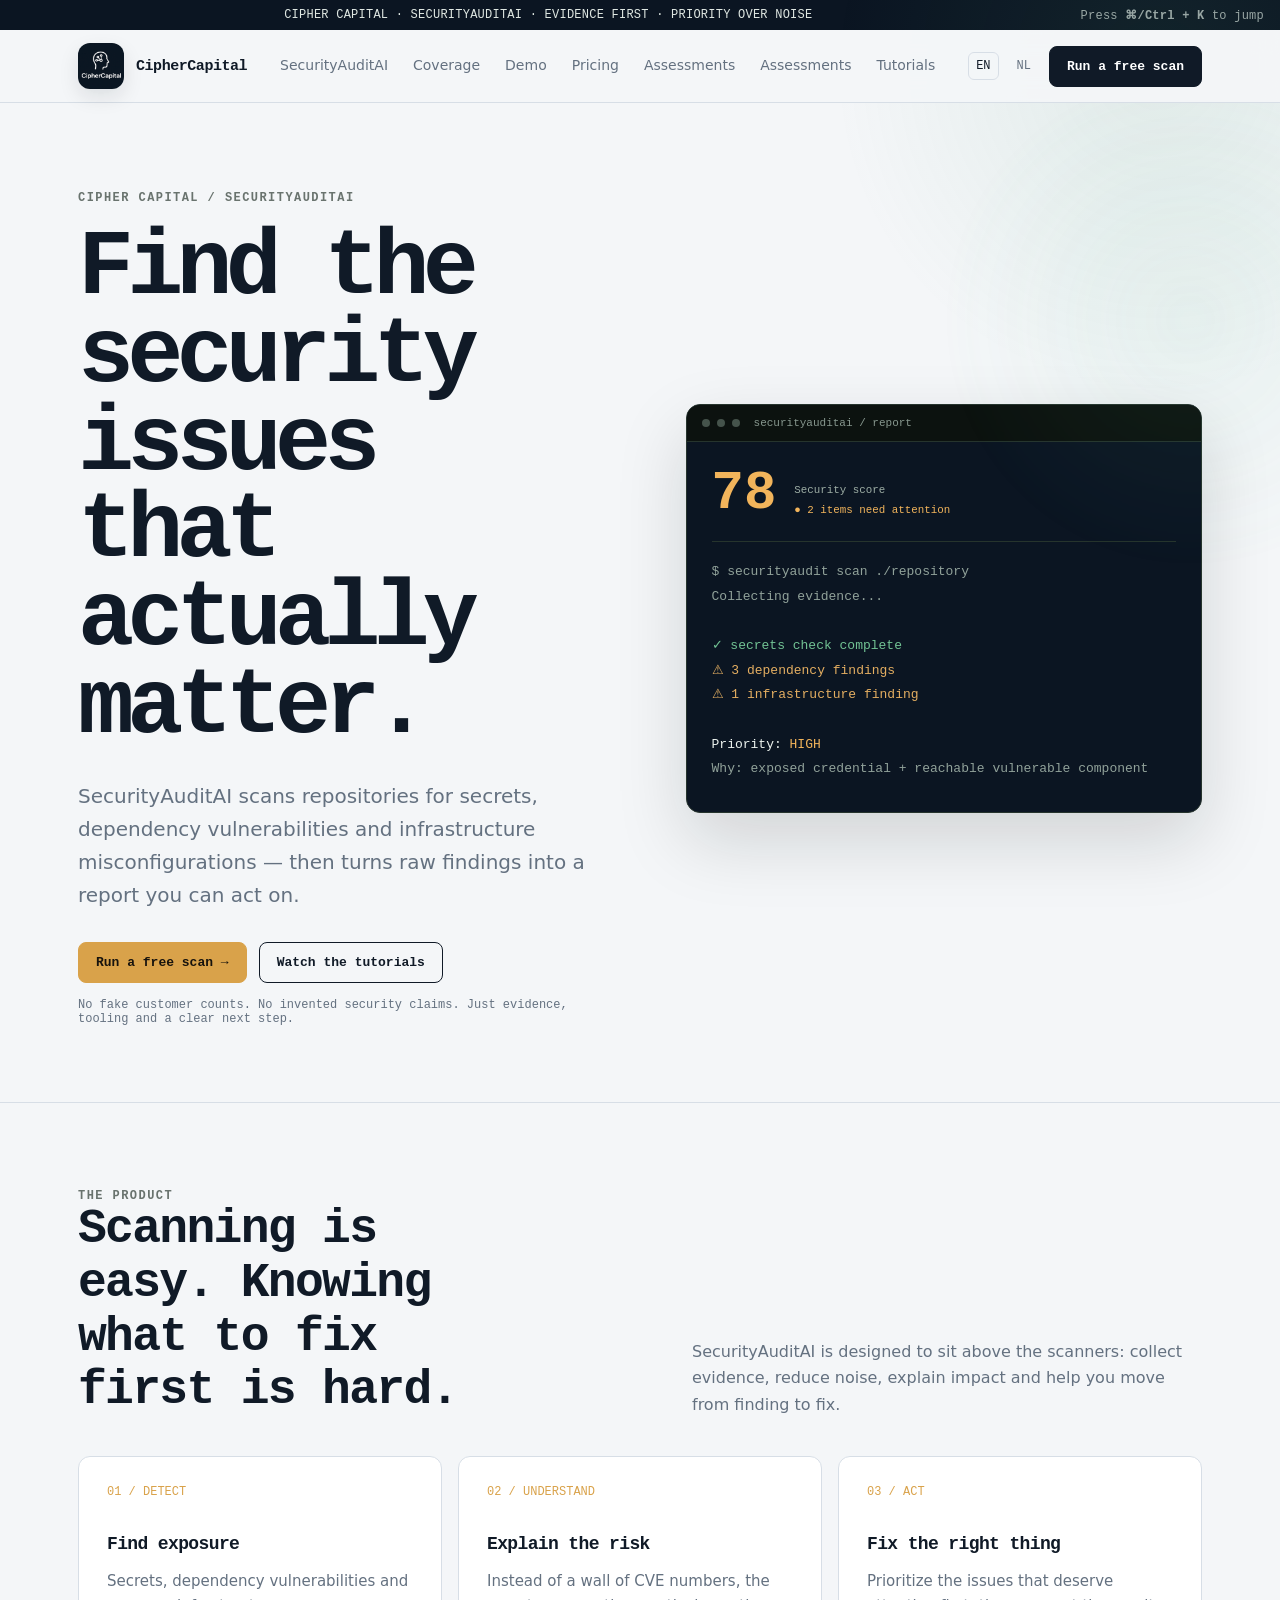
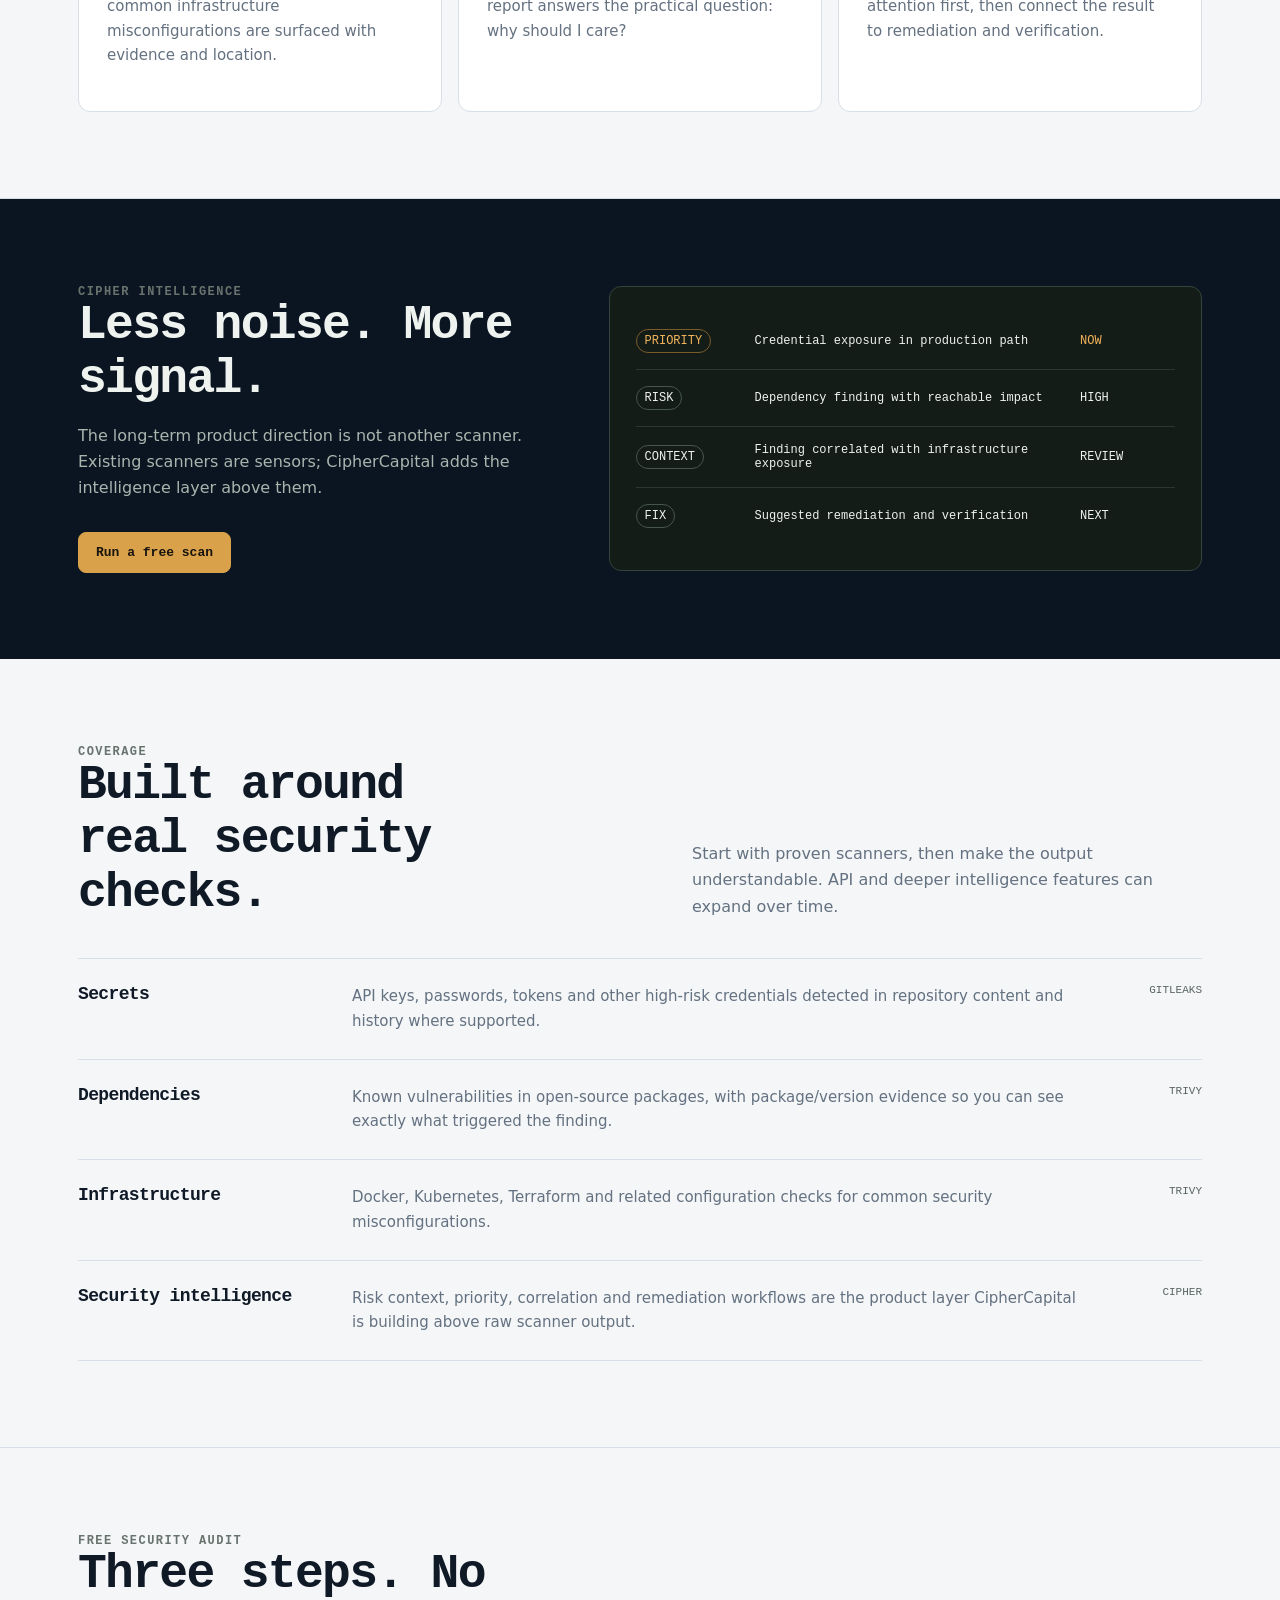
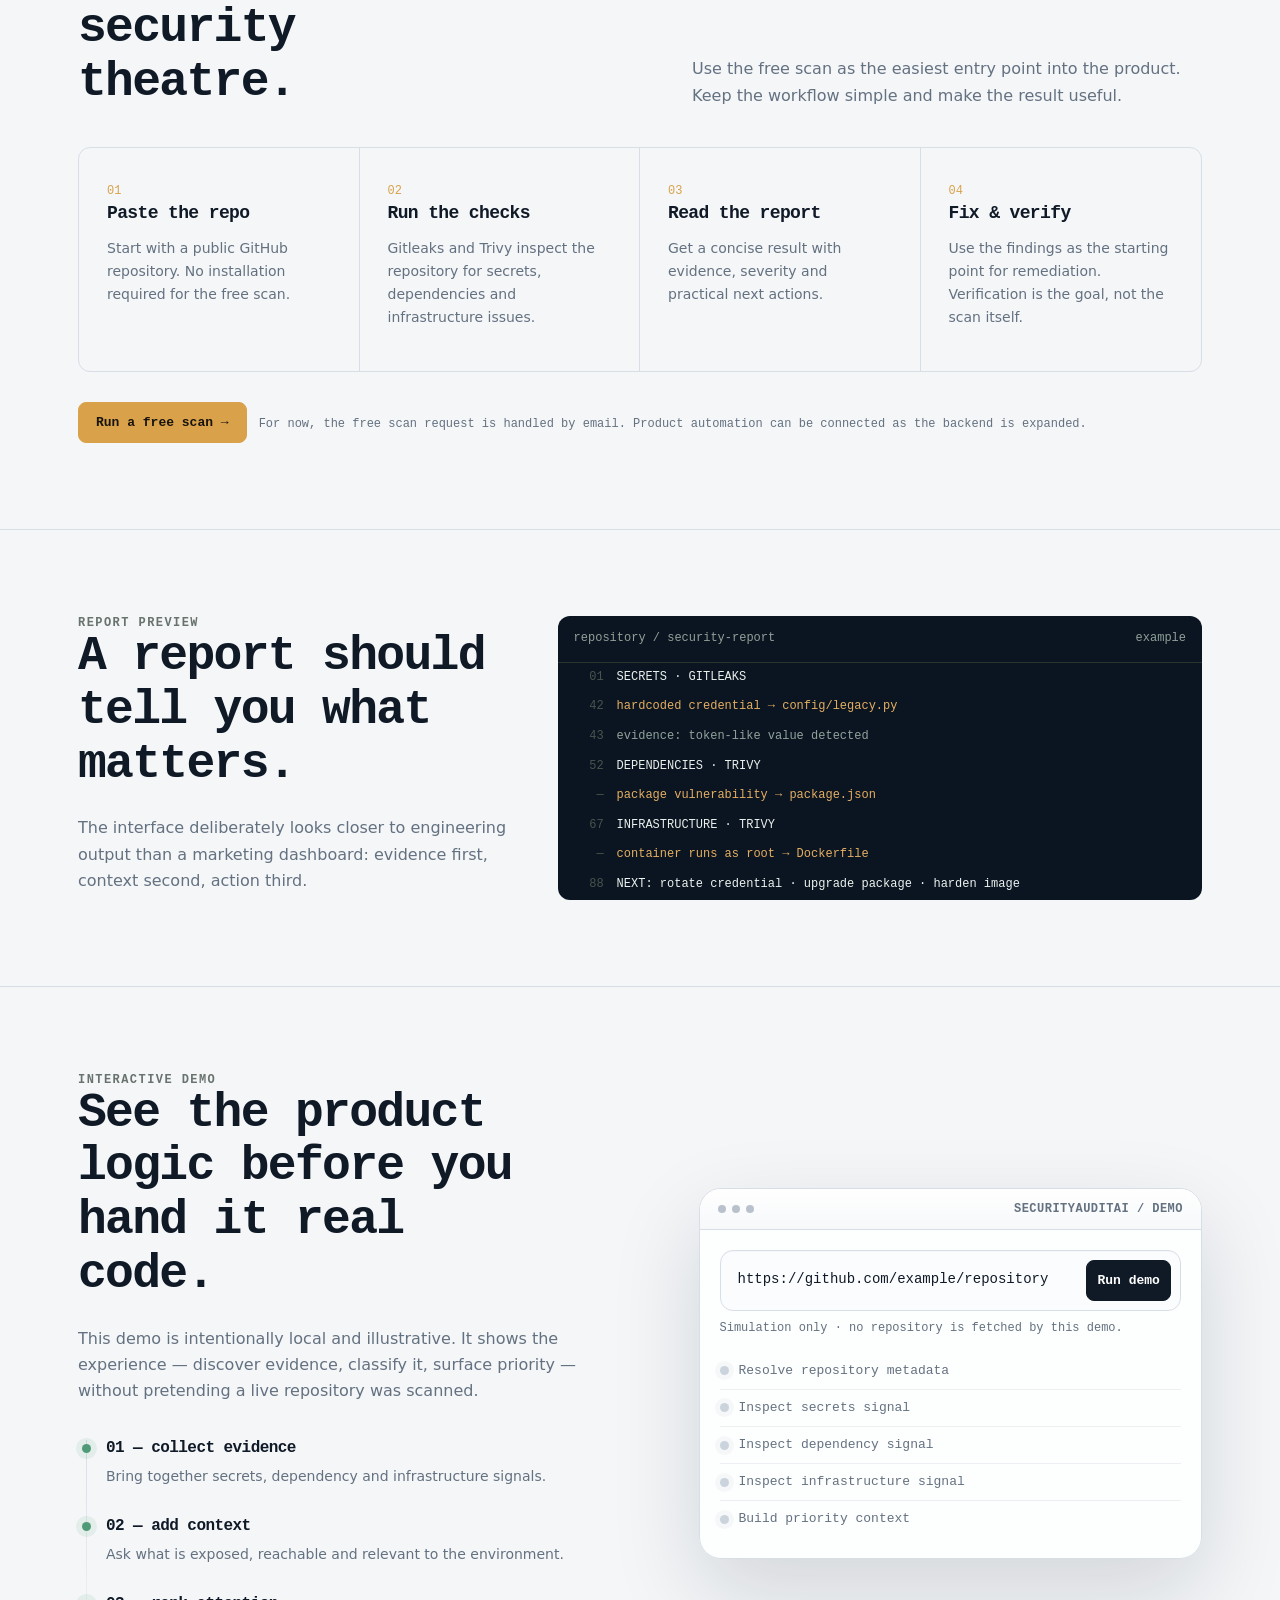
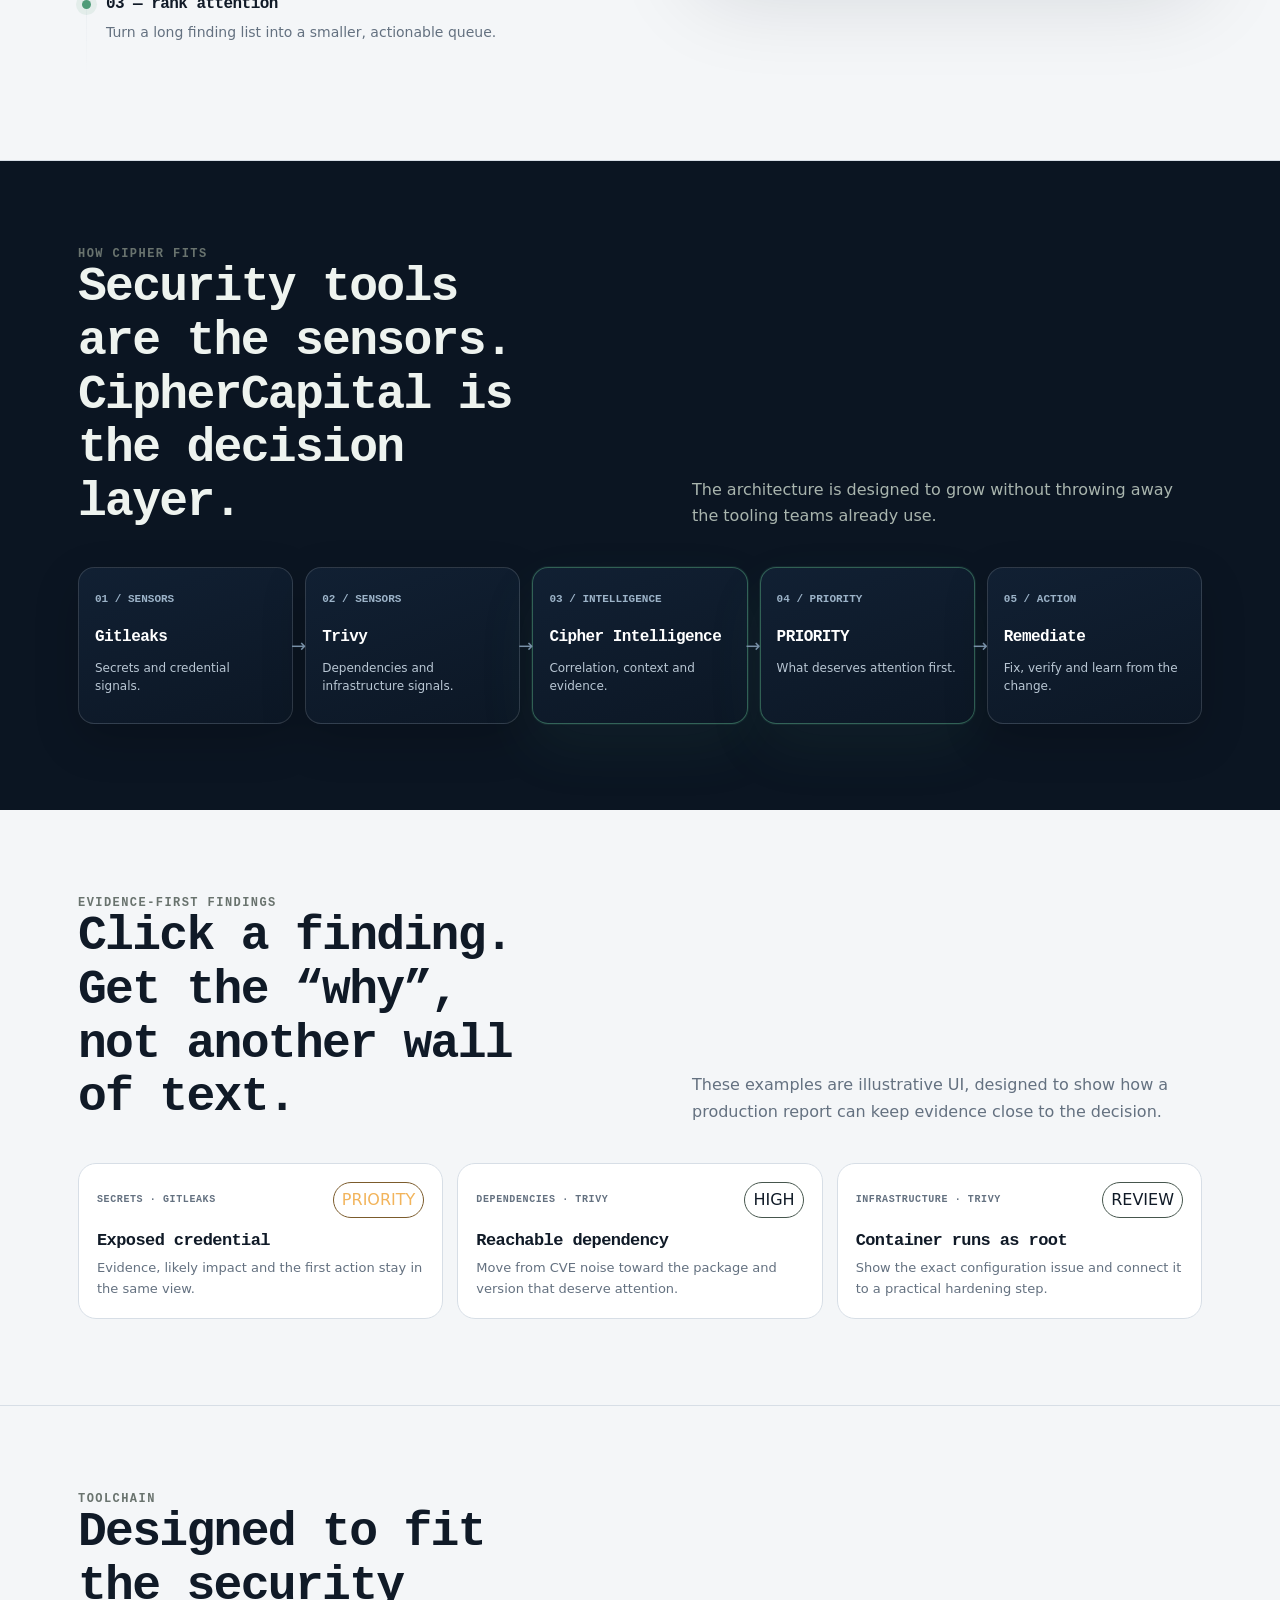
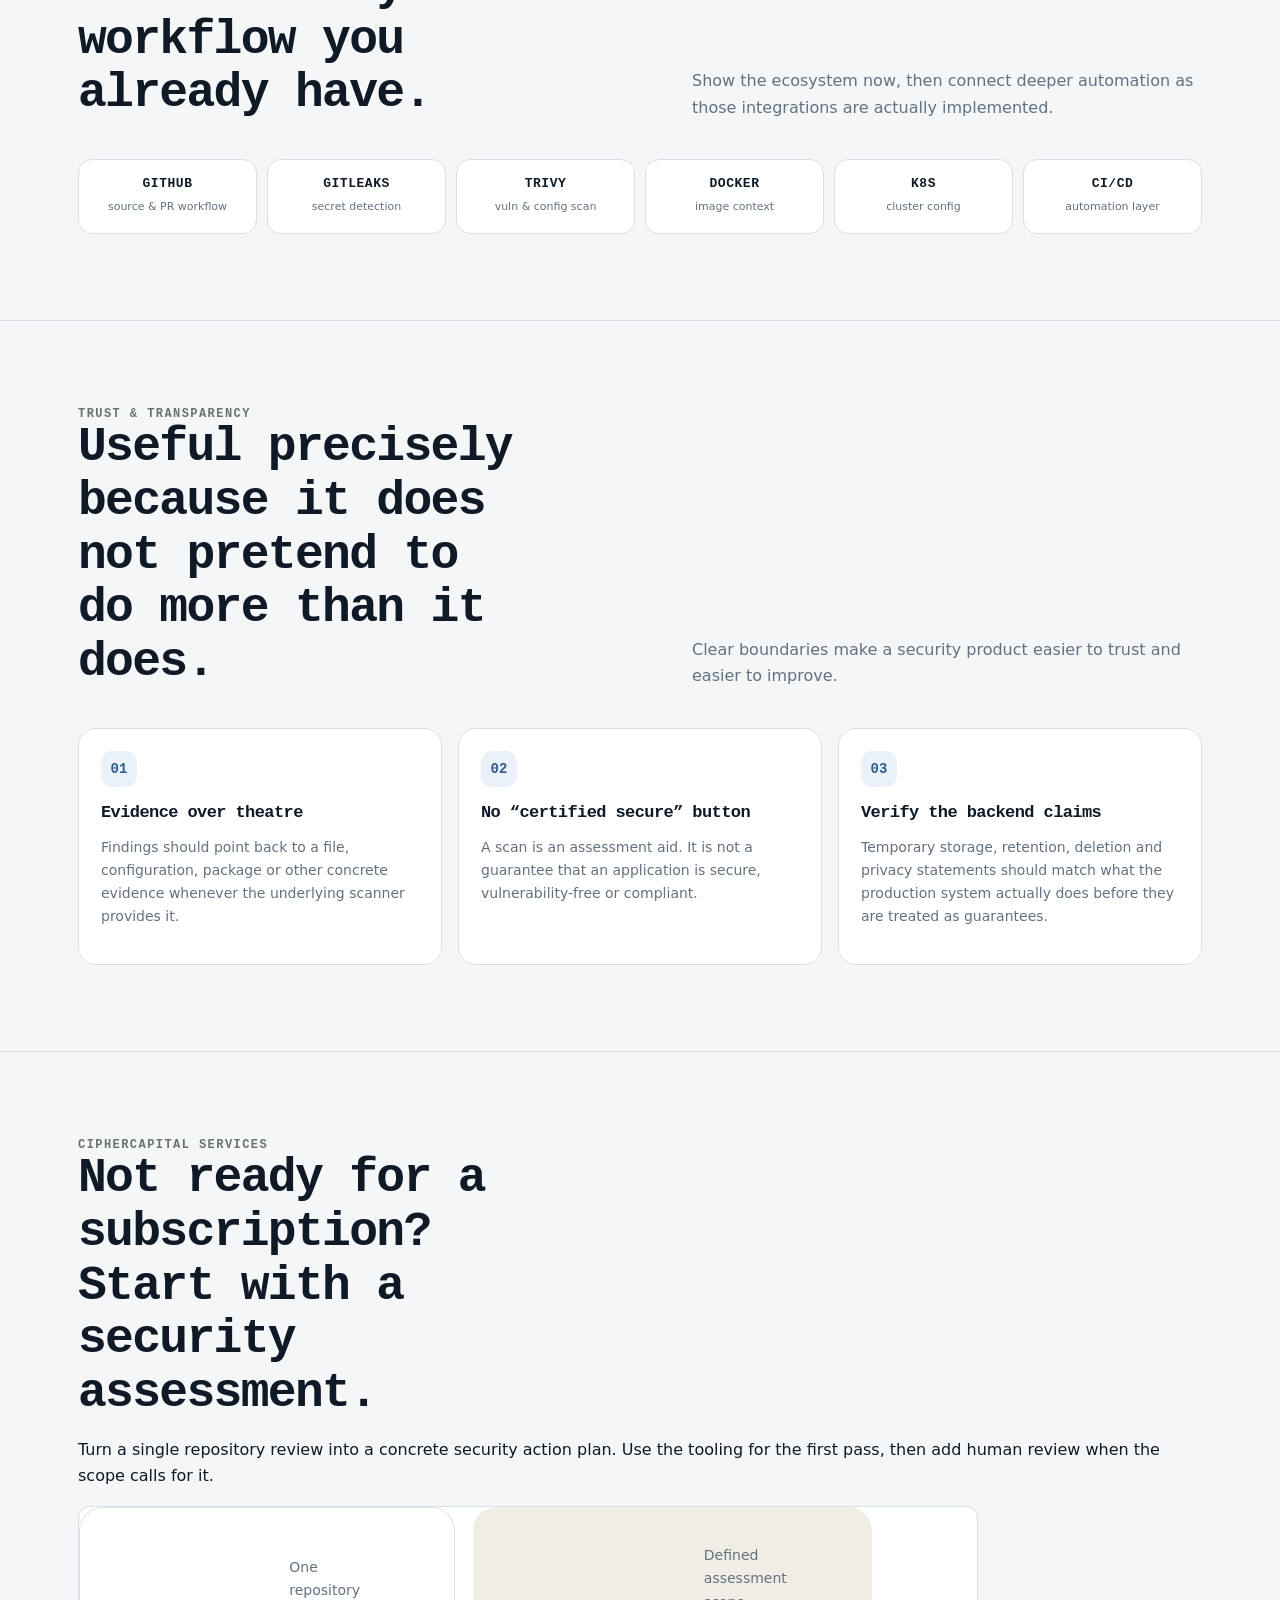
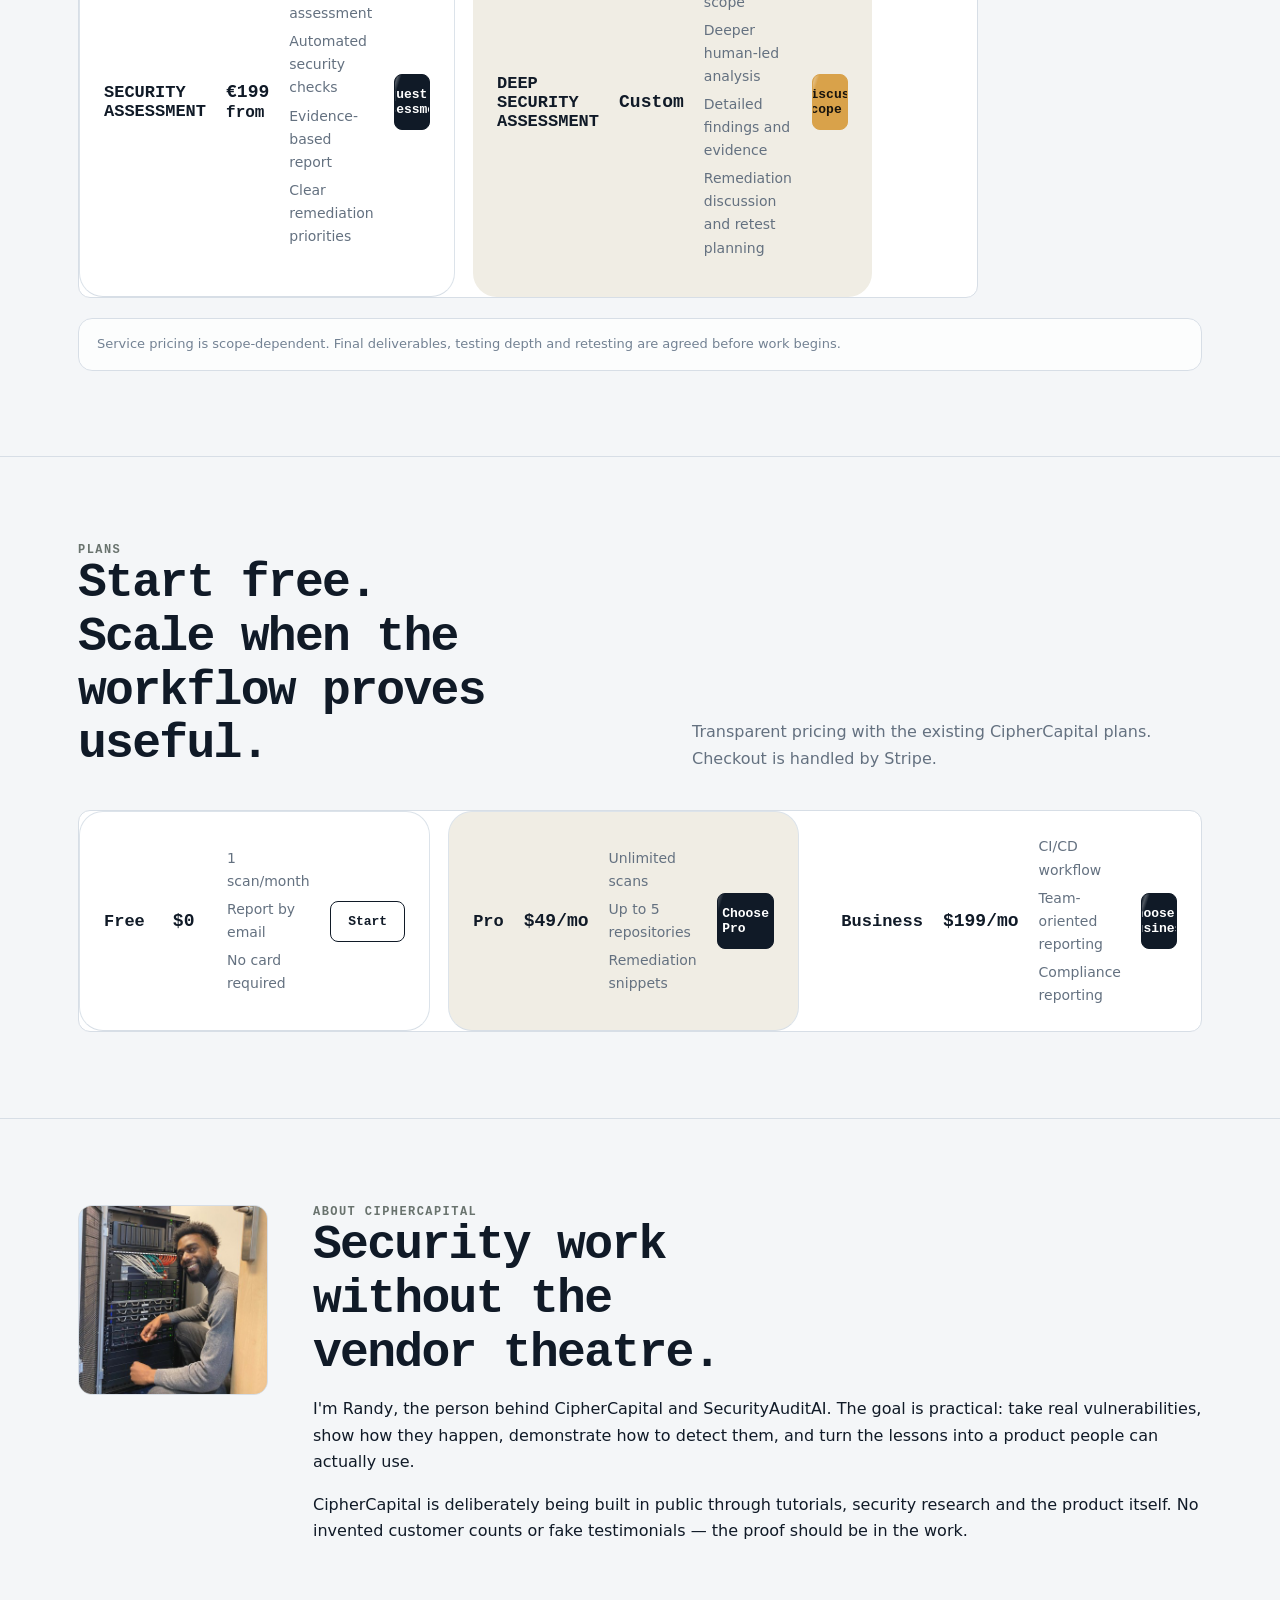
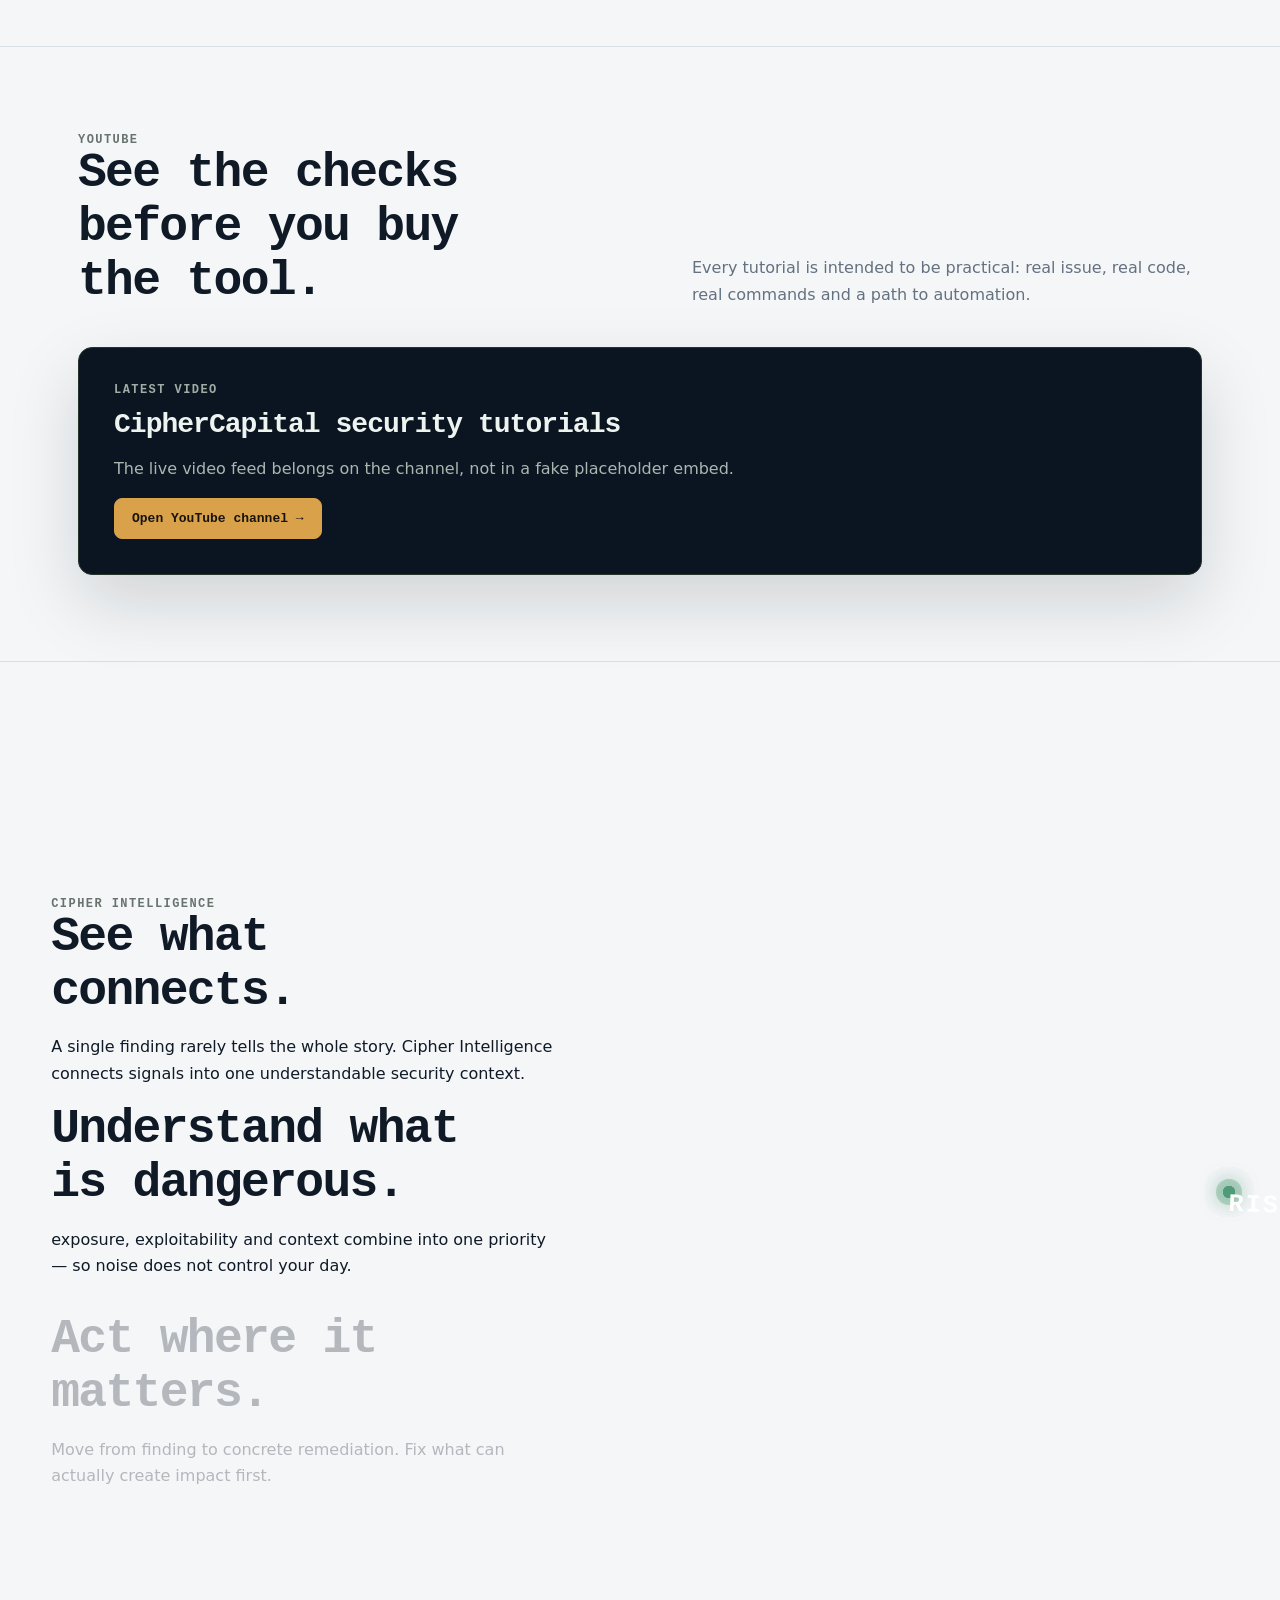
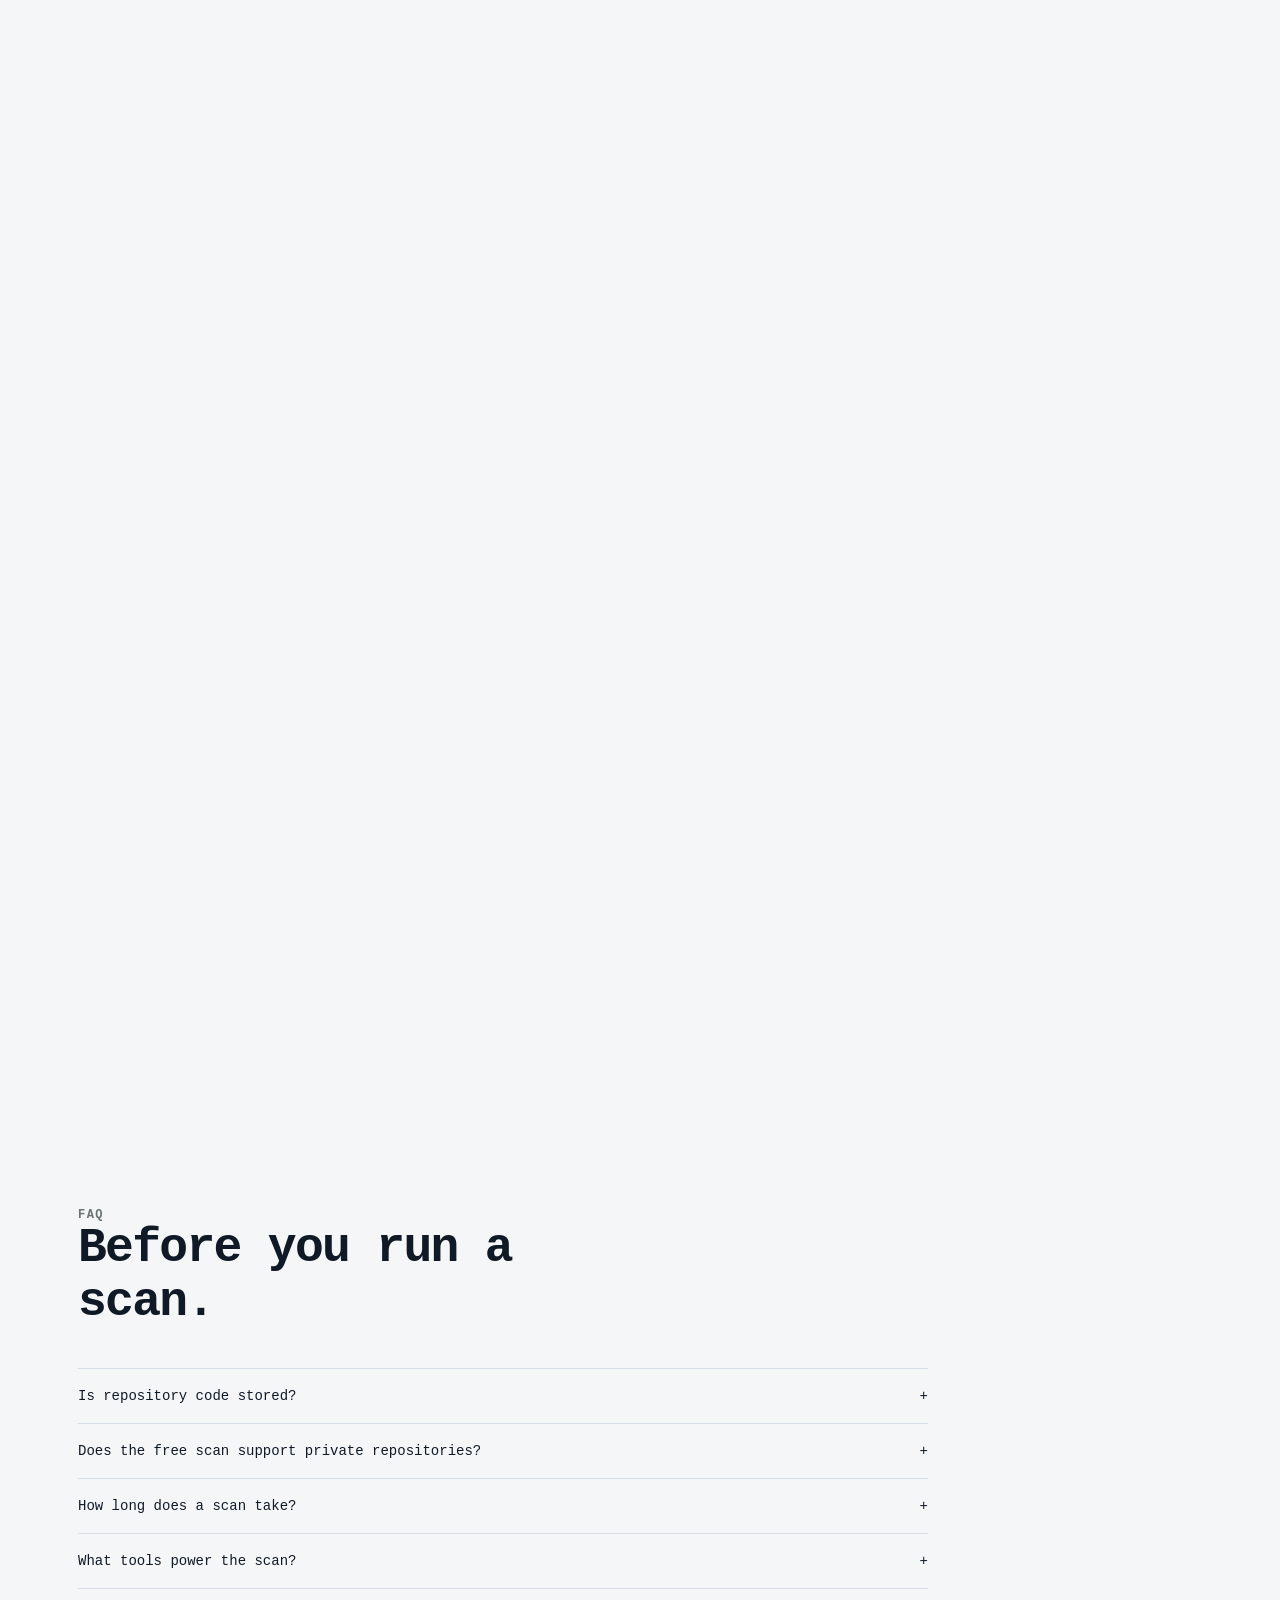
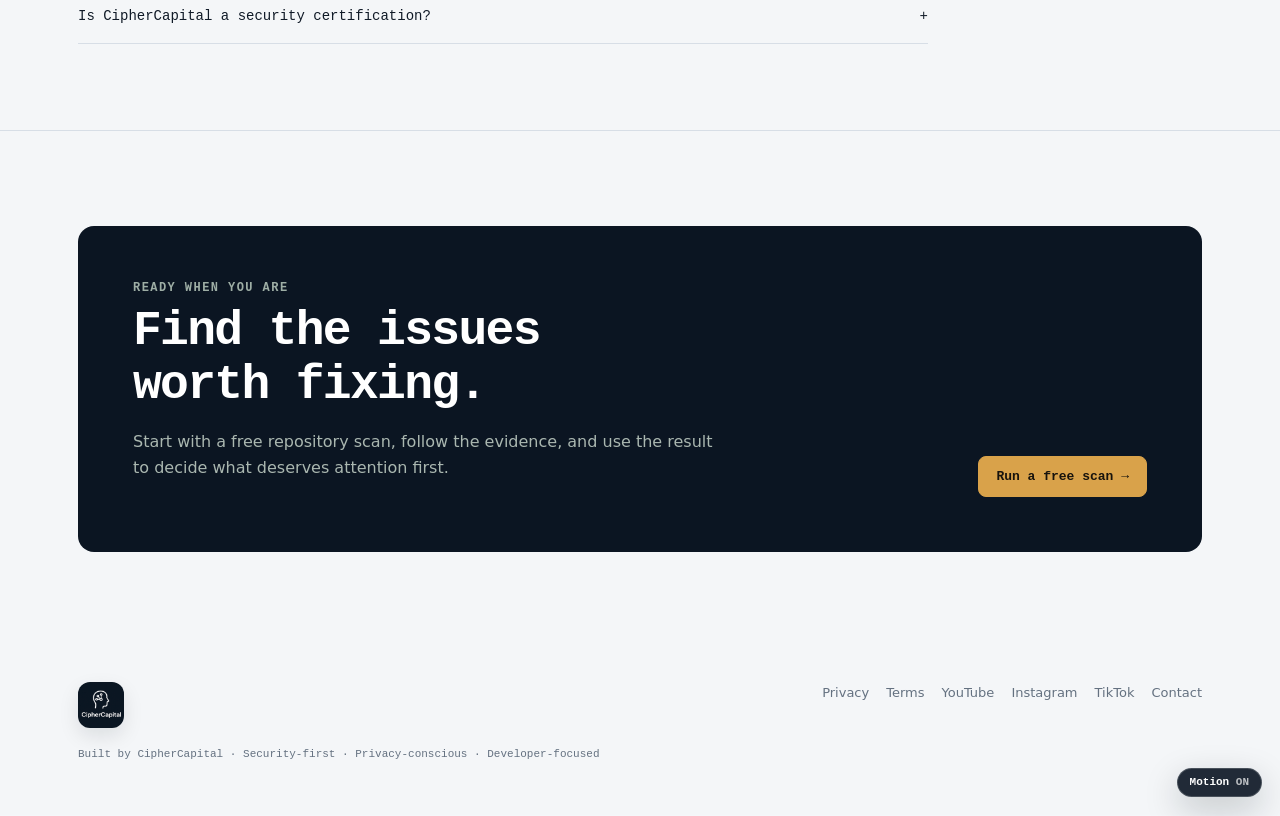
==== commit 14a1ffc2: "Add files via upload" ====
--- a/index.html
+++ b/index.html
@@ -1,29 +1,703 @@
 <!doctype html>
-<html lang="nl">
+<html lang="en">
 <head>
 <meta charset="utf-8"><meta name="viewport" content="width=device-width,initial-scale=1">
-<title>CipherCapital — Security intelligence die vindt wat telt</title><meta name="description" content="SecurityAuditAI vindt gelekte secrets, kwetsbare dependencies en infrastructuurproblemen — en helpt je bepalen wat als eerste telt.">
-<meta name="theme-color" content="#0b1522"><link rel="icon" href="../assets/favicon.png" type="image/svg+xml">
-<link rel="preload" as="image" href="../assets/logo.png"><link rel="stylesheet" href="../assets/styles.css?v=final4">
+<title>CipherCapital — Security intelligence that finds what matters</title><meta name="description" content="SecurityAuditAI finds exposed secrets, vulnerable dependencies and infrastructure misconfigurations — then helps you understand what matters first.">
+<meta name="theme-color" content="#0b1522"><link rel="icon" href="assets/favicon.png" type="image/svg+xml">
+<link rel="preload" as="image" href="assets/logo.png">
 <link rel="alternate" hreflang="en" href="https://randysimpey.github.io/ciphercapital-hub/">
 <link rel="alternate" hreflang="nl" href="https://randysimpey.github.io/ciphercapital-hub/nl/">
 
-<link rel="canonical" href="https://randysimpey.github.io/ciphercapital-hub/nl/">
-<meta property="og:type" content="website"><meta property="og:title" content="CipherCapital — Security intelligence die vindt wat telt"><meta property="og:description" content="SecurityAuditAI vindt gelekte secrets, kwetsbare dependencies en infrastructuurproblemen — en helpt je bepalen wat als eerste telt."><meta property="og:url" content="https://randysimpey.github.io/ciphercapital-hub/nl/"><meta property="og:image" content="../assets/logo.png">
-<meta name="twitter:card" content="summary"><meta name="twitter:title" content="CipherCapital — Security intelligence die vindt wat telt"><meta name="twitter:description" content="SecurityAuditAI vindt gelekte secrets, kwetsbare dependencies en infrastructuurproblemen — en helpt je bepalen wat als eerste telt."><meta name="twitter:image" content="../assets/logo.png">
+<link rel="canonical" href="https://randysimpey.github.io/ciphercapital-hub/">
+<meta property="og:type" content="website"><meta property="og:title" content="CipherCapital — Security intelligence that finds what matters"><meta property="og:description" content="SecurityAuditAI finds exposed secrets, vulnerable dependencies and infrastructure misconfigurations — then helps you understand what matters first."><meta property="og:url" content="https://randysimpey.github.io/ciphercapital-hub/"><meta property="og:image" content="assets/logo.png">
+<meta name="twitter:card" content="summary"><meta name="twitter:title" content="CipherCapital — Security intelligence that finds what matters"><meta name="twitter:description" content="SecurityAuditAI finds exposed secrets, vulnerable dependencies and infrastructure misconfigurations — then helps you understand what matters first."><meta name="twitter:image" content="assets/logo.png">
+<style id="ciphercapital-critical-css">
+
+html,body{margin:0;padding:0;background:#f5f7fa;color:#0b1522;font-family:Inter,-apple-system,BlinkMacSystemFont,"Segoe UI",sans-serif;-webkit-font-smoothing:antialiased}
+*{box-sizing:border-box}
+img{max-width:100%;display:block}
+a{color:inherit;text-decoration:none}
+.wrap{width:min(1240px,calc(100% - 48px));margin:auto}
+.site{position:sticky;top:0;z-index:100;background:rgba(245,247,250,.96);border-bottom:1px solid #dce3ea}
+.nav{height:78px;display:flex;align-items:center;gap:24px}
+.brand{display:flex;align-items:center;gap:12px;font-weight:760;letter-spacing:-.03em}
+.brand img{width:46px;height:46px;border-radius:12px;object-fit:cover}
+.hero{min-height:calc(100vh - 112px);padding:86px 0 105px}
+.hero-grid{display:grid;grid-template-columns:1.05fr .95fr;gap:clamp(35px,7vw,110px);align-items:center}
+.hero h1{font-size:clamp(52px,7.3vw,104px);line-height:.94;letter-spacing:-.073em;margin:20px 0 28px}
+.section{padding:140px 0}
+.three,.pricing{display:grid;grid-template-columns:repeat(3,1fr);gap:18px}
+.card,.price{background:#fff;border:1px solid #dce3ea;border-radius:24px}
+@media(max-width:980px){.hero-grid,.three,.pricing{grid-template-columns:1fr}.navlinks{display:none}}
+
+
+:root{
+ --bg:#f4f6f8;--surface:#ffffff;--surface2:#e8edf2;--ink:#101a27;--muted:#647180;
+ --line:#d7dee6;--dark:#0b1522;--dark2:#122033;--darkmuted:#93a4b7;
+ --amber:#d9a24a;--amber2:#f0c36d;--green:#4f9b78;--red:#b94d52;
+ --sans:Inter,ui-sans-serif,system-ui,-apple-system,BlinkMacSystemFont,"Segoe UI",sans-serif;
+ --mono:"IBM Plex Mono",ui-monospace,SFMono-Regular,Menlo,monospace;
+ --max:1180px;--r:12px;
+}
+*{box-sizing:border-box}html{scroll-behavior:smooth}
+body{margin:0;background:var(--bg);color:var(--ink);font-family:var(--sans);line-height:1.65}
+a{color:inherit}.wrap{max-width:var(--max);margin:auto;padding:0 28px}
+img{max-width:100%;display:block}.mono{font-family:var(--mono)}
+:focus-visible{outline:2px solid var(--amber);outline-offset:4px}
+.topbar{background:var(--dark);color:#dfe7e2;text-align:center;font:12px var(--mono);padding:8px 16px;letter-spacing:.02em}
+.site{position:sticky;top:0;z-index:20;background:rgba(244,246,248,.94);backdrop-filter:blur(12px);border-bottom:1px solid var(--line)}
+.nav{height:72px;display:flex;align-items:center;justify-content:space-between;gap:20px}
+.brand{display:flex;align-items:center;text-decoration:none;font:600 15px var(--mono)}
+.brand img{width:46px;height:46px;border-radius:12px;object-fit:cover;box-shadow:0 8px 20px rgba(11,21,34,.10);transition:transform .45s var(--ease)}
+.navlinks{display:flex;gap:25px;font-size:14px;color:var(--muted)}
+.navlinks a{text-decoration:none}.navlinks a:hover{color:var(--ink)}
+.actions{display:flex;align-items:center;gap:10px}
+.lang{font:12px var(--mono);color:var(--muted);text-decoration:none;padding:6px 7px;border:1px solid transparent}
+.lang.active{border-color:var(--line);color:var(--ink);border-radius:6px}
+.btn{display:inline-flex;align-items:center;justify-content:center;gap:9px;border:1px solid var(--ink);padding:12px 17px;border-radius:8px;text-decoration:none;font:600 13px var(--mono);transition:.18s ease}
+.btn:hover{transform:translateY(-1px)}.btn-dark{background:var(--ink);color:#fff}.btn-light{background:transparent}.btn-amber{background:var(--amber);border-color:var(--amber);color:#17130d}
+.hero{padding:88px 0 76px;border-bottom:1px solid var(--line)}
+.hero-grid{display:grid;grid-template-columns:1.02fr .98fr;gap:70px;align-items:center}
+.eyebrow{font:600 12px var(--mono);letter-spacing:.12em;text-transform:uppercase;color:#69736e}
+h1,h2,h3{font-family:var(--mono);line-height:1.12;letter-spacing:-.035em;margin:0}
+h1{font-size:clamp(42px,6vw,74px);max-width:10ch;margin-top:16px}
+h2{font-size:clamp(30px,4vw,48px);max-width:16ch}
+h3{font-size:18px}
+.lead{font-size:20px;color:var(--muted);max-width:650px;margin:24px 0 0}
+.ctas{display:flex;gap:12px;flex-wrap:wrap;margin-top:30px}
+.micro{font:12px var(--mono);color:var(--muted);margin-top:15px}
+.panel{background:var(--dark);color:#edf3ef;border:1px solid #26342d;border-radius:14px;box-shadow:0 28px 70px rgba(16,22,19,.15);overflow:hidden}
+.panelbar{display:flex;align-items:center;gap:7px;padding:12px 15px;border-bottom:1px solid #26342d;background:#0c120f}
+.dot{width:8px;height:8px;border-radius:50%;background:#45534b}.paneltitle{margin-left:7px;color:#87978e;font:11px var(--mono)}
+.terminal{padding:25px;font:13px/1.9 var(--mono);min-height:370px}
+.ok{color:#72c394}.warn{color:#e4ae61}.dim{color:#91a29a}.white{color:#edf3ef}.accent{color:#f2b45b}
+.score{display:flex;align-items:flex-end;gap:18px;padding-bottom:20px;margin-bottom:18px;border-bottom:1px solid #26342d}
+.score strong{font:600 54px/1 var(--mono);color:#f2b45b}.score small{color:#9eaea5}
+.section{padding:86px 0;border-bottom:1px solid var(--line)}
+.sectionhead{display:flex;justify-content:space-between;gap:40px;align-items:end;margin-bottom:38px}
+.sectionhead p{max-width:510px;color:var(--muted);margin:0}
+.grid3{display:grid;grid-template-columns:repeat(3,1fr);gap:16px}
+.card{background:var(--surface);border:1px solid var(--line);border-radius:var(--r);padding:28px}
+.card .num{font:12px var(--mono);color:var(--amber);display:block;margin-bottom:35px}
+.card p{color:var(--muted);font-size:15px}
+.darksection{background:var(--dark);color:#eef3ef;border-bottom:0}
+.darksection .sectionhead p,.darksection .muted{color:#a9b5ae}
+.intelligence{display:grid;grid-template-columns:.9fr 1.1fr;gap:45px;align-items:center}
+.callout{border:1px solid #33443b;border-radius:12px;padding:26px;background:#141c18}
+.riskrow{display:grid;grid-template-columns:105px 1fr 95px;gap:14px;align-items:center;padding:16px 0;border-bottom:1px solid #2b3831;font:12px var(--mono)}
+.riskrow:last-child{border:0}.pill{display:inline-flex;border:1px solid #46564d;border-radius:999px;padding:4px 8px;width:max-content}.pill.hot{color:#f2b45b;border-color:#7b5b2c}
+.steps{display:grid;grid-template-columns:repeat(4,1fr);border:1px solid var(--line);border-radius:12px;overflow:hidden}
+.step{padding:28px;border-right:1px solid var(--line)}.step:last-child{border:0}
+.stepno{font:12px var(--mono);color:var(--amber)}.step p{color:var(--muted);font-size:14px}
+.coverage{border-top:1px solid var(--line)}
+.coverage-row{display:grid;grid-template-columns:250px 1fr 100px;gap:24px;padding:25px 0;border-bottom:1px solid var(--line);align-items:start}
+.coverage-row p{margin:0;color:var(--muted);font-size:15px}.status{font:11px var(--mono);text-align:right;color:#59645f}
+.report{display:grid;grid-template-columns:.8fr 1.2fr;gap:50px;align-items:start}
+.code{background:var(--dark);border-radius:12px;overflow:hidden;font:12px/1.8 var(--mono);color:#e9efeb}
+.codehead{padding:12px 16px;border-bottom:1px solid #28352e;color:#8fa097;display:flex;justify-content:space-between}
+.coderow{display:grid;grid-template-columns:42px 1fr;padding:4px 17px}.ln{color:#46554c;text-align:right;padding-right:13px}.finding{color:#e4ae61}
+.pricing{border:1px solid var(--line);border-radius:12px;overflow:hidden;background:var(--surface)}
+.price{display:grid;grid-template-columns:1fr .7fr 1.7fr auto;gap:20px;padding:24px;border-bottom:1px solid var(--line);align-items:center}.price:last-child{border:0}
+.price .name{font:600 17px var(--mono)}.price .amount{font:600 18px var(--mono)}.price ul{margin:0;padding:0;list-style:none;color:var(--muted);font-size:14px}.price li+li{margin-top:5px}.featured{background:#f0ede4}
+.about{display:grid;grid-template-columns:190px 1fr;gap:45px;align-items:start}
+.portrait{width:190px;aspect-ratio:1;border-radius:14px;overflow:hidden;background:#ddd9cf;border:1px solid var(--line);display:flex;align-items:center;justify-content:center;font:600 34px var(--mono)}.portrait img{width:100%;height:100%;object-fit:contain;object-position:center center}
+.portrait span{color:#756e62}
+.faq{max-width:850px}.faq details{border-top:1px solid var(--line);padding:19px 0}.faq details:last-child{border-bottom:1px solid var(--line)}
+.faq summary{cursor:pointer;font:500 14px var(--mono);display:flex;justify-content:space-between}.faq summary::after{content:"+"}.faq details[open] summary::after{content:"−"}.faq p{color:var(--muted);max-width:700px}
+.final{padding:95px 0}.finalbox{background:var(--dark);color:#fff;border-radius:16px;padding:55px;display:flex;justify-content:space-between;align-items:end;gap:30px}.finalbox p{color:#aab7b0;max-width:600px}
+footer{padding:35px 0 55px}.footer{display:flex;justify-content:space-between;gap:20px;flex-wrap:wrap}.footerlinks{display:flex;gap:17px;flex-wrap:wrap;color:var(--muted);font-size:13px}.footerlinks a{text-decoration:none}.legal{color:var(--muted);font:11px var(--mono);margin-top:20px}
+.prose{max-width:850px;padding:70px 0}.prose h1{font-size:48px;max-width:100%}.prose h2{font-size:28px;max-width:100%;margin-top:45px}.prose p,.prose li{color:var(--muted)}.prose a{color:#77501f}
+@media(max-width:900px){.navlinks{display:none}.hero-grid,.intelligence,.report,.about{grid-template-columns:1fr}.grid3{grid-template-columns:1fr}.steps{grid-template-columns:1fr 1fr}.step:nth-child(2){border-right:0}.step:nth-child(-n+2){border-bottom:1px solid var(--line)}.coverage-row{grid-template-columns:1fr}.status{text-align:left}.price{grid-template-columns:1fr}.finalbox{display:block}.finalbox .btn{margin-top:20px}}
+@media(max-width:600px){.wrap{padding:0 18px}.hero{padding:58px 0}.section{padding:62px 0}.actions .btn{display:none}h1{font-size:43px}.steps{grid-template-columns:1fr}.step{border-right:0!important;border-bottom:1px solid var(--line)}.step:last-child{border-bottom:0}.finalbox{padding:32px}.portrait{width:150px}}
+@media(prefers-reduced-motion:reduce){html{scroll-behavior:auto}.btn{transition:none}}
+
+
+/* =========================================================
+   CIPHER MOTION SYSTEM — Apple-inspired, brand-specific
+   Scroll choreography, depth, micro-interactions.
+   ========================================================= */
+
+html { scroll-behavior: smooth; }
+body { overflow-x: clip; }
+
+:root{
+  --motion-ease:cubic-bezier(.22,1,.36,1);
+  --motion-soft:cubic-bezier(.16,1,.3,1);
+}
+
+/* Page-load choreography */
+@keyframes cc-page-in{
+  from{opacity:0; transform:translateY(10px)}
+  to{opacity:1; transform:none}
+}
+body{animation:cc-page-in .75s var(--motion-ease) both}
+
+/* Header gets a subtle glass/depth treatment while scrolling */
+.site-header{
+  transition:background .45s ease, box-shadow .45s ease, border-color .45s ease, transform .45s var(--motion-ease);
+}
+.site-header.is-scrolled{
+  background:rgba(244,246,248,.88);
+  box-shadow:0 10px 40px rgba(16,26,39,.08);
+  backdrop-filter:blur(18px) saturate(130%);
+  -webkit-backdrop-filter:blur(18px) saturate(130%);
+}
+
+/* Hero: cinematic stagger */
+.hero .eyebrow,
+.hero h1,
+.hero .lead,
+.hero .actions,
+.hero .hero-meta,
+.hero .hero-dashboard{
+  opacity:0;
+  transform:translateY(28px);
+  animation:cc-hero-in 1s var(--motion-ease) forwards;
+}
+.hero .eyebrow{animation-delay:.08s}
+.hero h1{animation-delay:.16s}
+.hero .lead{animation-delay:.25s}
+.hero .actions{animation-delay:.34s}
+.hero .hero-meta{animation-delay:.43s}
+.hero .hero-dashboard{animation-delay:.50s}
+
+@keyframes cc-hero-in{
+  to{opacity:1; transform:none}
+}
+
+/* Soft ambient hero light */
+.hero::before{
+  content:"";
+  position:absolute;
+  width:55vw;
+  height:55vw;
+  max-width:780px;
+  max-height:780px;
+  right:-18vw;
+  top:-22vw;
+  border-radius:50%;
+  background:radial-gradient(circle, rgba(79,155,120,.11), rgba(79,155,120,0) 65%);
+  pointer-events:none;
+  animation:cc-breathe 8s ease-in-out infinite;
+}
+@keyframes cc-breathe{
+  0%,100%{transform:scale(1);opacity:.65}
+  50%{transform:scale(1.08);opacity:1}
+}
+
+/* Scroll-reveal utility */
+.reveal,
+.reveal-left,
+.reveal-right,
+.reveal-scale{
+  opacity:0;
+  transition:
+    opacity .9s var(--motion-ease),
+    transform 1s var(--motion-ease);
+  will-change:transform,opacity;
+}
+.reveal{transform:translateY(42px)}
+.reveal-left{transform:translateX(-54px)}
+.reveal-right{transform:translateX(54px)}
+.reveal-scale{transform:scale(.92)}
+.reveal.is-visible,
+.reveal-left.is-visible,
+.reveal-right.is-visible,
+.reveal-scale.is-visible{
+  opacity:1;
+  transform:none;
+}
+
+/* Stagger children inside revealed groups */
+.stagger > *{
+  opacity:0;
+  transform:translateY(24px);
+  transition:opacity .8s var(--motion-ease), transform .8s var(--motion-ease);
+}
+.stagger.is-visible > *{opacity:1;transform:none}
+.stagger.is-visible > *:nth-child(1){transition-delay:.04s}
+.stagger.is-visible > *:nth-child(2){transition-delay:.11s}
+.stagger.is-visible > *:nth-child(3){transition-delay:.18s}
+.stagger.is-visible > *:nth-child(4){transition-delay:.25s}
+.stagger.is-visible > *:nth-child(5){transition-delay:.32s}
+.stagger.is-visible > *:nth-child(6){transition-delay:.39s}
+
+/* Dashboard depth */
+.hero-dashboard,
+.report-preview,
+.score-card,
+.card,
+.price-card{
+  transform-style:preserve-3d;
+}
+.hero-dashboard{
+  transition:transform .7s var(--motion-ease), box-shadow .7s ease;
+  box-shadow:0 30px 80px rgba(11,21,34,.14);
+}
+.hero-dashboard:hover{
+  transform:translateY(-6px) rotateX(1deg) rotateY(-1deg);
+  box-shadow:0 40px 100px rgba(11,21,34,.18);
+}
+
+/* Scan-line detail inside dashboard */
+.hero-dashboard::after{
+  content:"";
+  position:absolute;
+  left:0;right:0;
+  top:-10%;
+  height:1px;
+  background:linear-gradient(90deg,transparent,rgba(79,155,120,.65),transparent);
+  box-shadow:0 0 18px rgba(79,155,120,.35);
+  animation:cc-scanline 4.8s linear infinite;
+  pointer-events:none;
+}
+@keyframes cc-scanline{
+  from{top:-5%;opacity:0}
+  8%{opacity:1}
+  88%{opacity:1}
+  to{top:105%;opacity:0}
+}
+
+/* Interactive cards */
+.card,
+.price-card,
+.report-preview{
+  transition:
+    transform .55s var(--motion-ease),
+    box-shadow .55s var(--motion-ease),
+    border-color .35s ease;
+}
+.card:hover,
+.price-card:hover{
+  transform:translateY(-8px);
+  box-shadow:0 22px 55px rgba(16,26,39,.11);
+}
+.card::before,
+.price-card::before{
+  content:"";
+  position:absolute;
+  inset:0;
+  border-radius:inherit;
+  background:radial-gradient(240px circle at var(--mx,50%) var(--my,0%), rgba(79,155,120,.08), transparent 60%);
+  opacity:0;
+  transition:opacity .35s ease;
+  pointer-events:none;
+}
+.card:hover::before,
+.price-card:hover::before{opacity:1}
+
+/* Buttons: restrained lift + shine */
+.btn{
+  position:relative;
+  overflow:hidden;
+  transition:transform .35s var(--motion-ease), box-shadow .35s ease, background .35s ease;
+}
+.btn:hover{transform:translateY(-2px)}
+.btn::after{
+  content:"";
+  position:absolute;
+  top:-120%;
+  left:-30%;
+  width:22%;
+  height:340%;
+  transform:rotate(20deg);
+  background:linear-gradient(90deg,transparent,rgba(255,255,255,.28),transparent);
+  transition:left .75s var(--motion-ease);
+  pointer-events:none;
+}
+.btn:hover::after{left:125%}
+
+/* Logo micro motion */
+.brand img{
+  transition:transform .55s var(--motion-ease), filter .35s ease;
+}
+.brand:hover img{
+  transform:translateY(-2px) rotate(-2deg);
+  filter:drop-shadow(0 8px 16px rgba(16,26,39,.16));
+}
+
+/* Section divider drift */
+.section-head .eyebrow{
+  transition:letter-spacing .6s var(--motion-ease);
+}
+.section-head:hover .eyebrow{letter-spacing:.16em}
+
+/* Animated progress line */
+.scroll-progress{
+  position:fixed;
+  z-index:9999;
+  top:0;left:0;
+  height:2px;
+  width:0;
+  background:linear-gradient(90deg,#4f9b78,#d9a24a);
+  box-shadow:0 0 12px rgba(79,155,120,.35);
+  pointer-events:none;
+}
+
+/* Sticky storytelling section */
+.cipher-story{
+  position:relative;
+  min-height:220vh;
+  margin-top:5rem;
+}
+.cipher-story__sticky{
+  position:sticky;
+  top:0;
+  min-height:100vh;
+  display:grid;
+  place-items:center;
+  overflow:hidden;
+  padding:8rem 0;
+}
+.cipher-story__stage{
+  width:min(1180px,92vw);
+  display:grid;
+  grid-template-columns:1fr 1.15fr;
+  gap:clamp(2rem,6vw,6rem);
+  align-items:center;
+}
+.cipher-story__copy{
+  position:relative;
+  z-index:2;
+}
+.cipher-story__step{
+  opacity:.28;
+  transform:translateY(18px);
+  transition:opacity .5s var(--motion-ease), transform .5s var(--motion-ease);
+}
+.cipher-story__step.is-active{
+  opacity:1;
+  transform:none;
+}
+.cipher-story__visual{
+  position:relative;
+  aspect-ratio:1;
+  max-width:560px;
+  justify-self:end;
+}
+.cipher-orbit{
+  position:absolute;
+  inset:8%;
+  border:1px solid rgba(79,155,120,.20);
+  border-radius:50%;
+  animation:cc-orbit 18s linear infinite;
+}
+.cipher-orbit:nth-child(2){inset:18%;animation-duration:12s;animation-direction:reverse}
+.cipher-orbit:nth-child(3){inset:31%;animation-duration:8s}
+@keyframes cc-orbit{to{transform:rotate(360deg)}}
+.cipher-core{
+  position:absolute;
+  inset:38%;
+  border-radius:24%;
+  background:linear-gradient(145deg,#0b1522,#20334b);
+  box-shadow:0 30px 80px rgba(11,21,34,.25), inset 0 0 40px rgba(79,155,120,.12);
+  display:grid;
+  place-items:center;
+  color:#fff;
+  font:700 clamp(1rem,2vw,1.5rem)/1 "IBM Plex Mono",monospace;
+  letter-spacing:.08em;
+  transform:scale(1);
+  transition:transform .7s var(--motion-ease);
+}
+.cipher-node{
+  position:absolute;
+  width:12px;height:12px;
+  border-radius:50%;
+  background:#4f9b78;
+  box-shadow:0 0 0 7px rgba(79,155,120,.10),0 0 22px rgba(79,155,120,.5);
+  transform:translate(-50%,-50%);
+  transition:opacity .4s ease,transform .7s var(--motion-ease);
+}
+.cipher-node:nth-of-type(1){left:18%;top:31%}
+.cipher-node:nth-of-type(2){left:82%;top:24%}
+.cipher-node:nth-of-type(3){left:72%;top:76%}
+.cipher-node:nth-of-type(4){left:24%;top:70%}
+
+/* Animated metric counters */
+.metric-number{
+  font-variant-numeric:tabular-nums;
+}
+
+/* Page navigation transition where supported */
+@view-transition{navigation:auto}
+::view-transition-old(root){animation:cc-vt-out .22s ease both}
+::view-transition-new(root){animation:cc-vt-in .42s var(--motion-ease) both}
+@keyframes cc-vt-out{to{opacity:0}}
+@keyframes cc-vt-in{from{opacity:0;transform:translateY(8px)}to{opacity:1;transform:none}}
+
+/* Respect accessibility preferences */
+@media (prefers-reduced-motion: reduce){
+  html{scroll-behavior:auto}
+  *,*::before,*::after{
+    animation-duration:.01ms !important;
+    animation-iteration-count:1 !important;
+    transition-duration:.01ms !important;
+    scroll-behavior:auto !important;
+  }
+  .reveal,.reveal-left,.reveal-right,.reveal-scale,
+  .stagger > *{
+    opacity:1 !important;
+    transform:none !important;
+  }
+}
+
+@media (max-width: 820px){
+  .cipher-story{min-height:auto}
+  .cipher-story__sticky{
+    position:relative;
+    min-height:auto;
+    padding:5rem 0;
+  }
+  .cipher-story__stage{grid-template-columns:1fr}
+  .cipher-story__visual{justify-self:center;width:min(88vw,480px)}
+  .cipher-story__step{opacity:1;transform:none;margin-bottom:2.5rem}
+}
+
+/* =========================================================
+   CIPHER ULTRA UX — useful interactive product storytelling
+   ========================================================= */
+
+:root{
+  --blue:#315b8a;
+  --blue-soft:#eaf1f8;
+  --shadow-lg:0 34px 90px rgba(11,21,34,.14);
+}
+
+/* More deliberate spacing around interactive modules */
+.ux-section{position:relative;overflow:hidden}
+.ux-grid{display:grid;grid-template-columns:1.05fr .95fr;gap:clamp(2rem,5vw,6rem);align-items:center}
+.ux-grid.reverse{grid-template-columns:.95fr 1.05fr}
+@media(max-width:900px){.ux-grid,.ux-grid.reverse{grid-template-columns:1fr}}
+
+.demo-shell{
+  border:1px solid var(--line);
+  border-radius:22px;
+  background:rgba(255,255,255,.82);
+  box-shadow:var(--shadow-lg);
+  overflow:hidden;
+}
+.demo-top{
+  display:flex;align-items:center;justify-content:space-between;
+  gap:1rem;padding:14px 18px;border-bottom:1px solid var(--line);
+  background:linear-gradient(180deg,#fff,#f6f8fa);
+}
+.demo-dots{display:flex;gap:6px}.demo-dots i{display:block;width:8px;height:8px;border-radius:50%;background:#b9c2cc}
+.demo-label{font:600 12px/1 "IBM Plex Mono",monospace;color:var(--muted);letter-spacing:.04em}
+.demo-body{padding:20px}
+.demo-input{
+  display:flex;gap:10px;align-items:center;
+  border:1px solid var(--line);border-radius:13px;background:#fbfcfd;
+  padding:9px;
+  box-shadow:inset 0 1px 0 rgba(0,0,0,.02);
+}
+.demo-input input{
+  width:100%;border:0;outline:0;background:transparent;
+  font:500 14px/1.4 "IBM Plex Mono",monospace;color:var(--ink);
+  padding:8px;
+}
+.demo-input button{white-space:nowrap}
+.demo-status{margin-top:18px;min-height:178px}
+.scan-line{display:flex;align-items:center;gap:10px;padding:9px 0;font:500 13px/1.4 "IBM Plex Mono",monospace;color:var(--muted);border-bottom:1px solid #edf0f3}
+.scan-line:last-child{border-bottom:0}
+.scan-state{width:9px;height:9px;border-radius:50%;background:#cbd3dc;box-shadow:0 0 0 5px rgba(203,211,220,.16)}
+.scan-line.done{color:var(--ink)}.scan-line.done .scan-state{background:var(--green);box-shadow:0 0 0 5px rgba(79,155,120,.12)}
+.scan-line.active .scan-state{background:var(--amber);animation:cc-pulse .9s ease-in-out infinite}
+@keyframes cc-pulse{50%{box-shadow:0 0 0 8px rgba(217,162,74,.06)}}
+.demo-result{
+  display:none;margin-top:18px;border-top:1px solid var(--line);padding-top:18px;
+}
+.demo-result.show{display:block;animation:cc-hero-in .65s var(--motion-ease) both}
+.result-score{display:flex;align-items:flex-end;gap:10px}.result-score strong{font-size:56px;letter-spacing:-.05em}
+.result-score span{font:600 12px/1.2 "IBM Plex Mono",monospace;color:var(--muted);padding-bottom:10px}
+.result-grid{display:grid;grid-template-columns:repeat(3,1fr);gap:10px;margin-top:16px}
+@media(max-width:560px){.result-grid{grid-template-columns:1fr}}
+.result-chip{padding:12px;border:1px solid var(--line);border-radius:12px;background:#fff}
+.result-chip b{display:block;font:700 18px/1 "IBM Plex Mono",monospace}.result-chip small{display:block;margin-top:5px;color:var(--muted)}
+
+.architecture{
+  position:relative;display:grid;grid-template-columns:repeat(5,1fr);
+  gap:12px;align-items:stretch;margin-top:26px
+}
+.arch-node{
+  position:relative;min-height:138px;border:1px solid rgba(255,255,255,.14);
+  border-radius:16px;padding:16px;background:linear-gradient(160deg,#112033,#0c1725);
+  color:#fff;box-shadow:0 16px 45px rgba(0,0,0,.18);
+}
+.arch-node .num{font:700 11px/1 "IBM Plex Mono",monospace;color:#9cb3c8}
+.arch-node h3{font-size:16px;margin:18px 0 8px}.arch-node p{font-size:12px;line-height:1.5;color:#b9c7d4}
+.arch-node.active{border-color:rgba(79,155,120,.55);box-shadow:0 0 0 1px rgba(79,155,120,.12),0 24px 60px rgba(79,155,120,.08)}
+.arch-arrow{position:absolute;right:-14px;top:50%;transform:translateY(-50%);color:#7890a7;font-size:18px;z-index:2}
+@media(max-width:900px){.architecture{grid-template-columns:1fr 1fr}.arch-arrow{display:none}}
+@media(max-width:520px){.architecture{grid-template-columns:1fr}}
+
+.integration-grid{display:grid;grid-template-columns:repeat(6,1fr);gap:10px;margin-top:28px}
+.integration{
+  border:1px solid var(--line);border-radius:14px;padding:17px 12px;background:#fff;
+  text-align:center;transition:transform .45s var(--motion-ease),box-shadow .45s var(--motion-ease),border-color .3s ease;
+}
+.integration:hover{transform:translateY(-6px);box-shadow:0 18px 45px rgba(16,26,39,.09);border-color:#bdc9d4}
+.integration .logolet{font:700 13px/1 "IBM Plex Mono",monospace;letter-spacing:.04em}
+.integration small{display:block;margin-top:8px;color:var(--muted);font-size:11px}
+@media(max-width:900px){.integration-grid{grid-template-columns:repeat(3,1fr)}}@media(max-width:520px){.integration-grid{grid-template-columns:repeat(2,1fr)}}
+
+.trust-grid{display:grid;grid-template-columns:repeat(3,1fr);gap:16px;margin-top:28px}
+.trust-card{padding:22px;border:1px solid var(--line);border-radius:18px;background:#fff}
+.trust-card h3{font-size:17px}.trust-card p{color:var(--muted);font-size:14px;line-height:1.65}
+.trust-icon{width:36px;height:36px;border-radius:11px;display:grid;place-items:center;background:var(--blue-soft);color:var(--blue);font:700 14px/1 "IBM Plex Mono",monospace;margin-bottom:16px}
+@media(max-width:800px){.trust-grid{grid-template-columns:1fr}}
+
+.timeline{position:relative;margin-top:35px;padding-left:28px}
+.timeline::before{content:"";position:absolute;left:8px;top:0;bottom:0;width:1px;background:linear-gradient(#d7dee6,rgba(215,222,230,0))}
+.timeline-item{position:relative;padding:0 0 30px}
+.timeline-item::before{content:"";position:absolute;left:-24px;top:4px;width:9px;height:9px;background:var(--green);border-radius:50%;box-shadow:0 0 0 6px rgba(79,155,120,.10)}
+.timeline-item h3{margin:0 0 7px;font-size:16px}.timeline-item p{margin:0;color:var(--muted);font-size:14px;max-width:650px}
+
+.finding-card{
+  border:1px solid var(--line);border-radius:18px;background:#fff;padding:18px;
+  cursor:pointer;transition:transform .4s var(--motion-ease),box-shadow .4s ease,border-color .3s ease;
+}
+.finding-card:hover{transform:translateY(-5px);box-shadow:0 20px 55px rgba(16,26,39,.09);border-color:#bac7d3}
+.finding-top{display:flex;align-items:center;justify-content:space-between;gap:10px}.finding-tag{font:700 10px/1 "IBM Plex Mono",monospace;letter-spacing:.06em;color:var(--muted)}
+.finding-card h3{font-size:17px;margin:13px 0 8px}.finding-card p{margin:0;color:var(--muted);font-size:13px;line-height:1.6}
+.findings-grid{display:grid;grid-template-columns:repeat(3,1fr);gap:14px;margin-top:22px}@media(max-width:850px){.findings-grid{grid-template-columns:1fr}}
+
+.modal{
+  position:fixed;inset:0;z-index:10000;display:none;place-items:center;padding:20px;
+  background:rgba(6,13,22,.55);backdrop-filter:blur(9px);-webkit-backdrop-filter:blur(9px);
+}
+.modal.show{display:grid}
+.modal-card{width:min(680px,100%);max-height:86vh;overflow:auto;background:#fff;border-radius:22px;box-shadow:0 45px 120px rgba(0,0,0,.26);animation:cc-hero-in .5s var(--motion-ease)}
+.modal-head{display:flex;justify-content:space-between;align-items:center;gap:14px;padding:18px 20px;border-bottom:1px solid var(--line)}
+.modal-close{border:1px solid var(--line);background:#f7f9fb;border-radius:10px;width:36px;height:36px;cursor:pointer}
+.modal-content{padding:24px}.evidence-box{padding:15px;border-radius:12px;background:#0b1522;color:#dce7f0;font:500 12px/1.7 "IBM Plex Mono",monospace;white-space:pre-wrap}
+.modal-actions{display:flex;gap:10px;flex-wrap:wrap;margin-top:18px}
+
+.command{
+  position:fixed;inset:0;z-index:10001;display:none;align-items:flex-start;justify-content:center;padding:12vh 20px 20px;
+  background:rgba(6,13,22,.38);backdrop-filter:blur(8px);-webkit-backdrop-filter:blur(8px)
+}
+.command.show{display:flex}
+.command-box{width:min(620px,100%);background:#fff;border:1px solid var(--line);border-radius:18px;box-shadow:0 40px 100px rgba(0,0,0,.2);overflow:hidden}
+.command-input{width:100%;border:0;outline:0;padding:18px 20px;font:500 15px/1.4 "IBM Plex Mono",monospace;border-bottom:1px solid var(--line)}
+.command-list{padding:8px}.command-item{display:flex;justify-content:space-between;gap:10px;padding:12px 13px;border-radius:10px;cursor:pointer}.command-item:hover,.command-item.active{background:#f2f5f7}.command-key{font:600 11px/1 "IBM Plex Mono",monospace;color:var(--muted)}
+
+.motion-control{
+  position:fixed;right:18px;bottom:18px;z-index:9998;
+  border:1px solid rgba(255,255,255,.18);background:rgba(11,21,34,.9);color:#fff;
+  border-radius:999px;padding:8px 12px;font:600 11px/1 "IBM Plex Mono",monospace;cursor:pointer;
+  box-shadow:0 12px 35px rgba(11,21,34,.22)
+}
+.motion-control span{opacity:.7}
+
+.backtop{
+  position:fixed;right:18px;bottom:64px;z-index:9997;width:42px;height:42px;border:1px solid var(--line);
+  border-radius:50%;background:rgba(255,255,255,.9);color:var(--ink);display:grid;place-items:center;
+  cursor:pointer;opacity:0;transform:translateY(10px);pointer-events:none;transition:.35s var(--motion-ease);
+  box-shadow:0 12px 35px rgba(16,26,39,.11)
+}
+.backtop.show{opacity:1;transform:none;pointer-events:auto}
+
+@media(prefers-reduced-motion:reduce){
+  .motion-control{display:none}
+}
+
+html.motion-off *,html.motion-off *::before,html.motion-off *::after{
+  animation:none !important;transition:none !important;scroll-behavior:auto !important;
+}
+html.motion-off .reveal,html.motion-off .reveal-left,html.motion-off .reveal-right,html.motion-off .reveal-scale,
+html.motion-off .stagger > *{opacity:1 !important;transform:none !important}
+
+.site.is-scrolled{
+  background:rgba(244,246,248,.88);
+  box-shadow:0 10px 40px rgba(16,26,39,.08);
+  backdrop-filter:blur(18px) saturate(130%);
+  -webkit-backdrop-filter:blur(18px) saturate(130%);
+}
+
+/* =========================================================
+   FINAL MOTION / PRODUCT POLISH
+   ========================================================= */
+:root{--cc-ease:cubic-bezier(.22,1,.36,1);--cc-soft:cubic-bezier(.16,1,.3,1)}
+body{overflow-x:clip}
+.site{transition:background .5s var(--cc-ease),box-shadow .5s var(--cc-ease),transform .5s var(--cc-ease)}
+.brand img{background:#0b1522;object-fit:cover;border-radius:12px;transition:transform .55s var(--cc-ease),box-shadow .55s var(--cc-ease)}
+.brand:hover img{transform:translateY(-2px) rotate(-1.5deg) scale(1.015);box-shadow:0 13px 30px rgba(11,21,34,.16)}
+
+/* Hero choreography */
+.hero .eyebrow,.hero h1,.hero .lead,.hero .ctas,.hero .micro,.hero .hero-visual{opacity:0;transform:translateY(28px);animation:ccIn 1s var(--cc-ease) forwards}
+.hero .eyebrow{animation-delay:.05s}.hero h1{animation-delay:.12s}.hero .lead{animation-delay:.22s}.hero .ctas{animation-delay:.31s}.hero .micro{animation-delay:.38s}.hero .hero-visual{animation-delay:.16s}
+@keyframes ccIn{to{opacity:1;transform:none}}
+
+/* Scroll reveals */
+.reveal,.reveal-left,.reveal-right,.reveal-scale{opacity:0;will-change:transform,opacity;transition:opacity .9s var(--cc-ease),transform 1s var(--cc-ease)}
+.reveal{transform:translateY(42px)}.reveal-left{transform:translateX(-48px)}.reveal-right{transform:translateX(48px)}.reveal-scale{transform:scale(.92)}
+.reveal.in,.reveal-left.in,.reveal-right.in,.reveal-scale.in,.is-visible{opacity:1!important;transform:none!important}
+.stagger > *{opacity:0;transform:translateY(24px);transition:opacity .75s var(--cc-ease),transform .85s var(--cc-ease)}
+.stagger.is-visible > *,.stagger.in > *{opacity:1;transform:none}.stagger > *:nth-child(1){transition-delay:.04s}.stagger > *:nth-child(2){transition-delay:.11s}.stagger > *:nth-child(3){transition-delay:.18s}.stagger > *:nth-child(4){transition-delay:.25s}.stagger > *:nth-child(5){transition-delay:.32s}
+
+/* Apple-like ambient light + cursor light */
+.hero:after,.section.dark:after{content:"";position:absolute;pointer-events:none;width:42vw;height:42vw;max-width:720px;max-height:720px;border-radius:50%;background:radial-gradient(circle,rgba(98,194,155,.10),transparent 68%);filter:blur(8px);opacity:.75;animation:ccPulse 9s ease-in-out infinite}
+.hero:after{right:-14vw;top:4vw}.section.dark:after{left:-18vw;bottom:-18vw;background:radial-gradient(circle,rgba(98,194,155,.07),transparent 68%)}
+@keyframes ccPulse{50%{transform:scale(1.08);opacity:1}}
+.card,.price-card,.integration,.finding-card,.trust-card,.about-grid,.report-preview{transform-style:preserve-3d}
+.card:hover,.price-card:hover,.integration:hover,.finding-card:hover,.trust-card:hover{box-shadow:0 28px 72px rgba(11,21,34,.12)}
+.card:before,.price-card:before,.finding-card:before,.trust-card:before{content:"";position:absolute;inset:0;border-radius:inherit;pointer-events:none;background:radial-gradient(220px circle at var(--ccx,50%) var(--ccy,0%),rgba(98,194,155,.10),transparent 62%);opacity:0;transition:opacity .35s ease}.card:hover:before,.price-card:hover:before,.finding-card:hover:before,.trust-card:hover:before{opacity:1}
+
+/* Hero dashboard / report depth */
+.hero-dashboard,.report-preview,.report-window{transition:transform .7s var(--cc-ease),box-shadow .7s var(--cc-ease)}
+.hero-dashboard:hover,.report-preview:hover,.report-window:hover{box-shadow:0 45px 120px rgba(11,21,34,.18)}
+
+/* Scanline and progress */
+.scroll-progress{position:fixed!important;left:0;top:0;width:0;height:2px;background:linear-gradient(90deg,#62c29b,#e9b45d);box-shadow:0 0 16px rgba(98,194,155,.4);z-index:10002}
+
+/* Sticky story polish */
+.cipher-story__sticky{backdrop-filter:saturate(110%)}
+.cipher-story__step{transition:opacity .7s var(--cc-ease),transform .7s var(--cc-ease),filter .7s ease}
+.cipher-story__step:not(.is-active){filter:blur(.2px)}
+.cipher-core{box-shadow:0 35px 100px rgba(11,21,34,.30),inset 0 0 30px rgba(98,194,155,.13);transition:transform .8s var(--cc-ease),box-shadow .8s var(--cc-ease)}
+.cipher-orbit{box-shadow:0 0 30px rgba(98,194,155,.04)}
+
+/* Button micro-interaction */
+.btn{position:relative;overflow:hidden}.btn:after{content:"";position:absolute;top:-140%;left:-25%;width:20%;height:380%;background:linear-gradient(90deg,transparent,rgba(255,255,255,.27),transparent);transform:rotate(18deg);transition:left .8s var(--cc-ease);pointer-events:none}.btn:hover:after{left:125%}
+
+/* Timeline / coverage visual lift */
+.timeline-item{transition:transform .55s var(--cc-ease)}.timeline-item:hover{transform:translateX(7px)}
+
+/* Better mobile motion */
+@media(max-width:800px){
+  .hero .hero-visual{animation-delay:.25s}
+  .hero{min-height:auto}
+  .cipher-story{min-height:190vh}
+}
+@media(prefers-reduced-motion:reduce){
+  *,*::before,*::after{animation-duration:.01ms!important;animation-iteration-count:1!important;transition-duration:.01ms!important;scroll-behavior:auto!important}
+  .hero .eyebrow,.hero h1,.hero .lead,.hero .ctas,.hero .micro,.hero .hero-visual{opacity:1;transform:none}
+}
+
+.dashboard-brand-logo{width:24px;height:24px;border-radius:6px;object-fit:cover;box-shadow:0 4px 12px rgba(0,0,0,.16)}
+
+.service-note{padding:15px 18px;border:1px solid var(--line);border-radius:14px;background:rgba(255,255,255,.72);color:#738293;font-size:13px;line-height:1.6}
+#assessments .pricing{max-width:900px}
+#assessments .price{min-height:390px}
+@media(max-width:1120px){
+  .pricing{grid-template-columns:repeat(2,1fr)}
+}
+
+</style>
+<link rel="stylesheet" href="assets/styles.css?v=final-safe" onerror="document.documentElement.classList.add('css-file-failed')">
 </head>
 <body>
-<div class="topbar">CIPHER CAPITAL · SECURITYAUDITAI · EVIDENCE FIRST · PRIORITY OVER NOISE <span style="float:right;opacity:.7">Druk <b>⌘/Ctrl + K</b> om te springen</span></div>
+<div class="topbar">CIPHER CAPITAL · SECURITYAUDITAI · EVIDENCE FIRST · PRIORITY OVER NOISE <span style="float:right;opacity:.7">Press <b>⌘/Ctrl + K</b> to jump</span></div>
 <header class="site"><div class="wrap nav">
-<a class="brand" href="../"><img src="../assets/logo.png" alt="CipherCapital logo">CipherCapital</a>
-<nav class="navlinks"><a href="#product">SecurityAuditAI</a><a href="#coverage">Coverage</a><a href="#demo">Demo</a><a href="#pricing">Prijzen</a><a href="#tutorial">Tutorials</a></nav>
-<div class="actions"><a class="lang " href="../">EN</a><a class="lang active" href="./">NL</a><a class="btn btn-dark" href="#scan">Start gratis scan</a></div>
+<a class="brand" href=""><img src="assets/logo.png" alt="CipherCapital" width="48" height="48" decoding="async">CipherCapital</a>
+<nav class="navlinks"><a href="#product">SecurityAuditAI</a><a href="#coverage">Coverage</a><a href="#demo">Demo</a><a href="#pricing">Pricing</a><a href="#assessments">Assessments</a><a href="#assessments">Assessments</a><a href="#tutorial">Tutorials</a></nav>
+<div class="actions"><a class="lang active" href="./">EN</a><a class="lang " href="../nl/">NL</a><a class="btn btn-dark" href="#scan">Run a free scan</a></div>
 </div></header>
 
 <main>
 <section class="hero"><div class="wrap hero-grid">
-<div><div class="eyebrow">CIPHER CAPITAL / SECURITYAUDITAI</div><h1>Vind de beveiligingsproblemen die er écht toe doen.</h1><p class="lead">SecurityAuditAI scant repositories op secrets, kwetsbare dependencies en infrastructuurfouten — en zet ruwe bevindingen om in een rapport waar je direct mee aan de slag kunt.</p>
-<div class="ctas"><a class="btn btn-amber" href="#scan">Start gratis scan →</a><a class="btn btn-light" href="#tutorial">Bekijk de tutorials</a></div>
+<div><div class="eyebrow">CIPHER CAPITAL / SECURITYAUDITAI</div><h1>Find the security issues that actually matter.</h1><p class="lead">SecurityAuditAI scans repositories for secrets, dependency vulnerabilities and infrastructure misconfigurations — then turns raw findings into a report you can act on.</p>
+<div class="ctas"><a class="btn btn-amber" href="#scan">Run a free scan →</a><a class="btn btn-light" href="#tutorial">Watch the tutorials</a></div>
 <div class="micro">No fake customer counts. No invented security claims. Just evidence, tooling and a clear next step.</div></div>
 <div class="panel"><div class="panelbar"><i class="dot"></i><i class="dot"></i><i class="dot"></i><span class="paneltitle">securityauditai / report</span></div>
 <div class="terminal"><div class="score"><strong>78</strong><small>Security score<br><span class="accent">● 2 items need attention</span></small></div>
@@ -44,7 +718,7 @@
 
 <section class="section darksection"><div class="wrap intelligence">
 <div><div class="eyebrow">CIPHER INTELLIGENCE</div><h2>Less noise. More signal.</h2><p class="muted">The long-term product direction is not another scanner. Existing scanners are sensors; CipherCapital adds the intelligence layer above them.</p>
-<div class="ctas"><a class="btn btn-amber" href="#scan">Start gratis scan</a></div></div>
+<div class="ctas"><a class="btn btn-amber" href="#scan">Run a free scan</a></div></div>
 <div class="callout"><div class="riskrow"><span class="pill hot">PRIORITY</span><span>Credential exposure in production path</span><span class="accent">NOW</span></div>
 <div class="riskrow"><span class="pill">RISK</span><span>Dependency finding with reachable impact</span><span>HIGH</span></div>
 <div class="riskrow"><span class="pill">CONTEXT</span><span>Finding correlated with infrastructure exposure</span><span>REVIEW</span></div>
@@ -68,7 +742,7 @@
 <div class="step"><span class="stepno">03</span><h3>Read the report</h3><p>Get a concise result with evidence, severity and practical next actions.</p></div>
 <div class="step"><span class="stepno">04</span><h3>Fix & verify</h3><p>Use the findings as the starting point for remediation. Verification is the goal, not the scan itself.</p></div>
 </div>
-<div class="ctas"><a class="btn btn-amber" href="mailto:secrapports@outlook.com?subject=SecurityAuditAI%20free%20scan">Start gratis scan →</a><span class="micro">For now, the free scan request is handled by email. Product automation can be connected as the backend is expanded.</span></div>
+<div class="ctas"><a class="btn btn-amber" href="mailto:secrapports@outlook.com?subject=SecurityAuditAI%20free%20scan">Run a free scan →</a><span class="micro">For now, the free scan request is handled by email. Product automation can be connected as the backend is expanded.</span></div>
 </div></section>
 
 <section class="section"><div class="wrap report"><div><div class="eyebrow">REPORT PREVIEW</div><h2>A report should tell you what matters.</h2><p class="lead" style="font-size:16px">The interface deliberately looks closer to engineering output than a marketing dashboard: evidence first, context second, action third.</p></div>
@@ -83,43 +757,139 @@
 
 <section class="section ux-section" id="demo">
   <div class="wrap ux-grid">
-    <div><div class="eyebrow">INTERACTIEVE DEMO</div><h2>Zie de productlogica voordat je echte code aanbiedt.</h2><p class="lead" style="font-size:16px">Deze demo is bewust lokaal en illustratief. Hij laat de ervaring zien — evidence verzamelen, context toevoegen en prioriteit bepalen — zonder te doen alsof er een echte repository is gescand.</p>
-      <div class="timeline"><div class="timeline-item"><h3>01 — evidence verzamelen</h3><p>Breng signalen over secrets, dependencies en infrastructuur samen.</p></div><div class="timeline-item"><h3>02 — context toevoegen</h3><p>Kijk wat exposed, reachable en relevant is voor de omgeving.</p></div><div class="timeline-item"><h3>03 — aandacht rangschikken</h3><p>Maak van een lange findinglijst een kleinere, bruikbare queue.</p></div></div>
+    <div>
+      <div class="eyebrow">INTERACTIVE DEMO</div>
+      <h2>See the product logic before you hand it real code.</h2>
+      <p class="lead" style="font-size:16px">This demo is intentionally local and illustrative. It shows the experience — discover evidence, classify it, surface priority — without pretending a live repository was scanned.</p>
+      <div class="timeline">
+        <div class="timeline-item"><h3>01 — collect evidence</h3><p>Bring together secrets, dependency and infrastructure signals.</p></div>
+        <div class="timeline-item"><h3>02 — add context</h3><p>Ask what is exposed, reachable and relevant to the environment.</p></div>
+        <div class="timeline-item"><h3>03 — rank attention</h3><p>Turn a long finding list into a smaller, actionable queue.</p></div>
+      </div>
     </div>
-    <div class="demo-shell"><div class="demo-top"><div class="demo-dots"><i></i><i></i><i></i></div><div class="demo-label">SECURITYAUDITAI / DEMO</div></div><div class="demo-body">
-      <form class="demo-input" id="demoScanForm"><input value="https://github.com/example/repository" aria-label="Repository URL"><button class="btn btn-dark" type="submit">Demo draaien</button></form>
-      <div class="micro" style="margin-top:10px">Alleen simulatie · deze demo haalt geen repository op.</div>
-      <div class="demo-status"><div class="scan-line"><span class="scan-state"></span>Repository metadata bepalen</div><div class="scan-line"><span class="scan-state"></span>Secrets-signaal inspecteren</div><div class="scan-line"><span class="scan-state"></span>Dependency-signaal inspecteren</div><div class="scan-line"><span class="scan-state"></span>Infrastructure-signaal inspecteren</div><div class="scan-line"><span class="scan-state"></span>Prioriteitscontext bouwen</div></div>
-      <div class="demo-result"><div class="result-score"><strong>78</strong><span>ILLUSTRATIEVE<br>SECURITY SCORE</span></div><div class="micro" style="margin-top:6px">Demo-resultaat voor <span id="demoRepoLabel">example/repository</span></div><div class="result-grid"><div class="result-chip"><b>01</b><small>hoge aandacht</small></div><div class="result-chip"><b>04</b><small>review</small></div><div class="result-chip"><b>17</b><small>informatief</small></div></div></div>
-    </div></div>
-  </div>
-</section>
-
-<section class="section darksection ux-section" id="architecture">
-  <div class="wrap"><div class="sectionhead"><div><div class="eyebrow">HOE CIPHER PAST</div><h2>Securitytools zijn de sensoren. CipherCapital is de beslislaag.</h2></div><p class="muted">De architectuur kan meegroeien zonder tooling die teams al gebruiken weg te gooien.</p></div>
-    <div class="architecture"><div class="arch-node"><span class="num">01 / SENSORS</span><h3>Gitleaks</h3><p>Secrets en credential-signalen.</p><span class="arch-arrow">→</span></div><div class="arch-node"><span class="num">02 / SENSORS</span><h3>Trivy</h3><p>Dependency- en infrastructuursignalen.</p><span class="arch-arrow">→</span></div><div class="arch-node active"><span class="num">03 / INTELLIGENCE</span><h3>Cipher Intelligence</h3><p>Correlatie, context en evidence.</p><span class="arch-arrow">→</span></div><div class="arch-node active"><span class="num">04 / PRIORITY</span><h3>PRIORITY</h3><p>Wat verdient als eerste aandacht.</p><span class="arch-arrow">→</span></div><div class="arch-node"><span class="num">05 / ACTION</span><h3>Remediate</h3><p>Fixen, verifiëren en leren van de verandering.</p></div></div>
-  </div>
-</section>
-
-<section class="section ux-section" id="findings">
-  <div class="wrap"><div class="sectionhead"><div><div class="eyebrow">EVIDENCE-FIRST FINDINGS</div><h2>Klik op een finding. Krijg de “waarom”, niet weer een muur tekst.</h2></div><p>Deze voorbeelden zijn illustratieve UI en laten zien hoe een productie-rapport evidence dicht bij de beslissing kan houden.</p></div>
-    <div class="findings-grid">
-      <article class="finding-card" data-title="Exposed credential" data-why="Een credential kan een code-leak veranderen in een toegangsprobleem. De volgende stap is scope controleren, het secret roteren en verifiëren dat de oude waarde niet meer werkt." data-evidence="config/legacy.py:42\nTOKEN = \"••••••••••\"\n\ngitleaks: token-like credential detected"><div class="finding-top"><span class="finding-tag">SECRETS · GITLEAKS</span><span class="pill hot">PRIORITY</span></div><h3>Exposed credential</h3><p>Evidence, impact en eerste actie in dezelfde view.</p></article>
-      <article class="finding-card" data-title="Reachable dependency vulnerability" data-why="Een kwetsbaar package telt meer wanneer de getroffen component echt in een reachable path zit. Toon package, versie en evidence zodat het team kan beslissen over upgraden, isoleren of accepteren." data-evidence="package.json\n\"package-name\": \"1.4.2\"\n\ntrivy: known vulnerability detected"><div class="finding-top"><span class="finding-tag">DEPENDENCIES · TRIVY</span><span class="pill">HIGH</span></div><h3>Reachable dependency</h3><p>Van CVE-ruis naar de package en versie die aandacht verdienen.</p></article>
-      <article class="finding-card" data-title="Container runs as root" data-why="Een container die als root draait kan de blast radius van een compromise vergroten. Wijs direct naar de configuratie en de hardening-stap." data-evidence="Dockerfile:12\nUSER root\n\ntrivy: container configuration check"><div class="finding-top"><span class="finding-tag">INFRASTRUCTURE · TRIVY</span><span class="pill">REVIEW</span></div><h3>Container runs as root</h3><p>Laat exact zien wat fout is en welke hardening je moet bekijken.</p></article>
+    <div class="demo-shell">
+      <div class="demo-top"><div class="demo-dots"><i></i><i></i><i></i></div><div class="demo-label">SECURITYAUDITAI / DEMO</div></div>
+      <div class="demo-body">
+        <form class="demo-input" id="demoScanForm">
+          <input value="https://github.com/example/repository" aria-label="Repository URL">
+          <button class="btn btn-dark" type="submit">Run demo</button>
+        </form>
+        <div class="micro" style="margin-top:10px">Simulation only · no repository is fetched by this demo.</div>
+        <div class="demo-status">
+          <div class="scan-line"><span class="scan-state"></span>Resolve repository metadata</div>
+          <div class="scan-line"><span class="scan-state"></span>Inspect secrets signal</div>
+          <div class="scan-line"><span class="scan-state"></span>Inspect dependency signal</div>
+          <div class="scan-line"><span class="scan-state"></span>Inspect infrastructure signal</div>
+          <div class="scan-line"><span class="scan-state"></span>Build priority context</div>
+        </div>
+        <div class="demo-result">
+          <div class="result-score"><strong>78</strong><span>ILLUSTRATIVE<br>SECURITY SCORE</span></div>
+          <div class="micro" style="margin-top:6px">Demo result for <span id="demoRepoLabel">example/repository</span></div>
+          <div class="result-grid">
+            <div class="result-chip"><b>01</b><small>high attention</small></div>
+            <div class="result-chip"><b>04</b><small>review</small></div>
+            <div class="result-chip"><b>17</b><small>informational</small></div>
+          </div>
+        </div>
+      </div>
     </div>
   </div>
 </section>
 
-<section class="section ux-section" id="integrations"><div class="wrap"><div class="sectionhead"><div><div class="eyebrow">TOOLCHAIN</div><h2>Ontworpen om in je bestaande securityworkflow te passen.</h2></div><p>Laat het ecosysteem nu zien en koppel diepere automation pas wanneer die echt is gebouwd.</p></div>
-  <div class="integration-grid"><div class="integration"><div class="logolet">GITHUB</div><small>source & PR workflow</small></div><div class="integration"><div class="logolet">GITLEAKS</div><small>secret detection</small></div><div class="integration"><div class="logolet">TRIVY</div><small>vuln & config scan</small></div><div class="integration"><div class="logolet">DOCKER</div><small>image context</small></div><div class="integration"><div class="logolet">K8S</div><small>cluster config</small></div><div class="integration"><div class="logolet">CI/CD</div><small>automation layer</small></div></div>
+<section class="section darksection ux-section" id="architecture">
+  <div class="wrap">
+    <div class="sectionhead"><div><div class="eyebrow">HOW CIPHER FITS</div><h2>Security tools are the sensors. CipherCapital is the decision layer.</h2></div><p class="muted">The architecture is designed to grow without throwing away the tooling teams already use.</p></div>
+    <div class="architecture">
+      <div class="arch-node"><span class="num">01 / SENSORS</span><h3>Gitleaks</h3><p>Secrets and credential signals.</p><span class="arch-arrow">→</span></div>
+      <div class="arch-node"><span class="num">02 / SENSORS</span><h3>Trivy</h3><p>Dependencies and infrastructure signals.</p><span class="arch-arrow">→</span></div>
+      <div class="arch-node active"><span class="num">03 / INTELLIGENCE</span><h3>Cipher Intelligence</h3><p>Correlation, context and evidence.</p><span class="arch-arrow">→</span></div>
+      <div class="arch-node active"><span class="num">04 / PRIORITY</span><h3>PRIORITY</h3><p>What deserves attention first.</p><span class="arch-arrow">→</span></div>
+      <div class="arch-node"><span class="num">05 / ACTION</span><h3>Remediate</h3><p>Fix, verify and learn from the change.</p></div>
+    </div>
+  </div>
+</section>
+
+<section class="section ux-section" id="findings">
+  <div class="wrap">
+    <div class="sectionhead"><div><div class="eyebrow">EVIDENCE-FIRST FINDINGS</div><h2>Click a finding. Get the “why”, not another wall of text.</h2></div><p>These examples are illustrative UI, designed to show how a production report can keep evidence close to the decision.</p></div>
+    <div class="findings-grid">
+      <article class="finding-card" data-title="Exposed credential" data-why="A credential can turn a code leak into an access problem. The next step should be to validate scope, rotate the secret and verify that the old value is no longer accepted." data-evidence="config/legacy.py:42\nTOKEN = \"••••••••••\"\n\ngitleaks: token-like credential detected">
+        <div class="finding-top"><span class="finding-tag">SECRETS · GITLEAKS</span><span class="pill hot">PRIORITY</span></div><h3>Exposed credential</h3><p>Evidence, likely impact and the first action stay in the same view.</p>
+      </article>
+      <article class="finding-card" data-title="Reachable dependency vulnerability" data-why="A vulnerable package matters more when the affected component is actually used in a reachable path. The report should surface package, version and evidence so the team can decide whether to upgrade, isolate or accept the risk." data-evidence="package.json\n\"package-name\": \"1.4.2\"\n\ntrivy: known vulnerability detected">
+        <div class="finding-top"><span class="finding-tag">DEPENDENCIES · TRIVY</span><span class="pill">HIGH</span></div><h3>Reachable dependency</h3><p>Move from CVE noise toward the package and version that deserve attention.</p>
+      </article>
+      <article class="finding-card" data-title="Container runs as root" data-why="A container running as root can increase the blast radius of a successful compromise. The report should point directly to the configuration and the hardening change to review." data-evidence="Dockerfile:12\nUSER root\n\ntrivy: container configuration check">
+        <div class="finding-top"><span class="finding-tag">INFRASTRUCTURE · TRIVY</span><span class="pill">REVIEW</span></div><h3>Container runs as root</h3><p>Show the exact configuration issue and connect it to a practical hardening step.</p>
+      </article>
+    </div>
+  </div>
+</section>
+
+<section class="section ux-section" id="integrations">
+  <div class="wrap">
+    <div class="sectionhead"><div><div class="eyebrow">TOOLCHAIN</div><h2>Designed to fit the security workflow you already have.</h2></div><p>Show the ecosystem now, then connect deeper automation as those integrations are actually implemented.</p></div>
+    <div class="integration-grid">
+      <div class="integration"><div class="logolet">GITHUB</div><small>source & PR workflow</small></div>
+      <div class="integration"><div class="logolet">GITLEAKS</div><small>secret detection</small></div>
+      <div class="integration"><div class="logolet">TRIVY</div><small>vuln & config scan</small></div>
+      <div class="integration"><div class="logolet">DOCKER</div><small>image context</small></div>
+      <div class="integration"><div class="logolet">K8S</div><small>cluster config</small></div>
+      <div class="integration"><div class="logolet">CI/CD</div><small>automation layer</small></div>
+    </div>
+  </div>
+</section>
+
+<section class="section ux-section" id="trust">
+  <div class="wrap">
+    <div class="sectionhead"><div><div class="eyebrow">TRUST & TRANSPARENCY</div><h2>Useful precisely because it does not pretend to do more than it does.</h2></div><p>Clear boundaries make a security product easier to trust and easier to improve.</p></div>
+    <div class="trust-grid">
+      <div class="trust-card"><div class="trust-icon">01</div><h3>Evidence over theatre</h3><p>Findings should point back to a file, configuration, package or other concrete evidence whenever the underlying scanner provides it.</p></div>
+      <div class="trust-card"><div class="trust-icon">02</div><h3>No “certified secure” button</h3><p>A scan is an assessment aid. It is not a guarantee that an application is secure, vulnerability-free or compliant.</p></div>
+      <div class="trust-card"><div class="trust-icon">03</div><h3>Verify the backend claims</h3><p>Temporary storage, retention, deletion and privacy statements should match what the production system actually does before they are treated as guarantees.</p></div>
+    </div>
+  </div>
+</section>
+
+<div class="modal" id="findingModal" aria-hidden="true">
+  <div class="modal-card" role="dialog" aria-modal="true">
+    <div class="modal-head"><div><div class="eyebrow">FINDING DETAIL</div><h3 data-modal-title style="margin-top:5px"></h3></div><button class="modal-close" aria-label="Close">×</button></div>
+    <div class="modal-content" data-modal-body></div>
+  </div>
+</div>
+
+
+<section class="section light-2" id="assessments"><div class="wrap">
+  <div class="section-head reveal">
+    <div><div class="eyebrow">CIPHERCAPITAL SERVICES</div><h2>Not ready for a subscription? Start with a security assessment.</h2></div>
+    <p>Turn a single repository review into a concrete security action plan. Use the tooling for the first pass, then add human review when the scope calls for it.</p>
+  </div>
+  <div class="pricing">
+    <div class="price reveal">
+      <div class="name">SECURITY ASSESSMENT</div>
+      <div class="amount">€199<small style="font-size:16px;font-weight:600"> from</small></div>
+      <ul>
+        <li>One repository assessment</li>
+        <li>Automated security checks</li>
+        <li>Evidence-based report</li>
+        <li>Clear remediation priorities</li>
+      </ul>
+      <a class="btn btn-dark" href="mailto:secrapports@outlook.com?subject=CipherCapital%20Security%20Assessment">Request assessment</a>
+    </div>
+    <div class="price featured reveal">
+      <div class="name">DEEP SECURITY ASSESSMENT</div>
+      <div class="amount">Custom</div>
+      <ul>
+        <li>Defined assessment scope</li>
+        <li>Deeper human-led analysis</li>
+        <li>Detailed findings and evidence</li>
+        <li>Remediation discussion and retest planning</li>
+      </ul>
+      <a class="btn btn-amber" href="mailto:secrapports@outlook.com?subject=CipherCapital%20Deep%20Security%20Assessment">Discuss scope</a>
+    </div>
+  </div>
+  <div class="service-note reveal" style="margin-top:20px">Service pricing is scope-dependent. Final deliverables, testing depth and retesting are agreed before work begins.</div>
 </div></section>
-
-<section class="section ux-section" id="trust"><div class="wrap"><div class="sectionhead"><div><div class="eyebrow">TRUST & TRANSPARENCY</div><h2>Juist bruikbaar omdat het niet doet alsof het meer kan dan het kan.</h2></div><p>Duidelijke grenzen maken een securityproduct makkelijker te vertrouwen en verbeteren.</p></div>
-  <div class="trust-grid"><div class="trust-card"><div class="trust-icon">01</div><h3>Evidence boven theater</h3><p>Findings moeten terugwijzen naar een bestand, configuratie, package of andere concrete evidence wanneer de scanner die levert.</p></div><div class="trust-card"><div class="trust-icon">02</div><h3>Geen “secure gecertificeerd”-knop</h3><p>Een scan is een hulpmiddel voor assessment. Het is geen garantie dat software secure, vulnerability-free of compliant is.</p></div><div class="trust-card"><div class="trust-icon">03</div><h3>Backendclaims verifiëren</h3><p>Claims over tijdelijke opslag, retentie, verwijdering en privacy moeten overeenkomen met wat het product echt doet voordat ze garanties worden.</p></div></div>
-</div></section>
-
-<div class="modal" id="findingModal" aria-hidden="true"><div class="modal-card" role="dialog" aria-modal="true"><div class="modal-head"><div><div class="eyebrow">FINDING DETAIL</div><h3 data-modal-title style="margin-top:5px"></h3></div><button class="modal-close" aria-label="Sluiten">×</button></div><div class="modal-content" data-modal-body></div></div></div>
 
 <section class="section" id="pricing"><div class="wrap"><div class="sectionhead"><div><div class="eyebrow">PLANS</div><h2>Start free. Scale when the workflow proves useful.</h2></div><p>Transparent pricing with the existing CipherCapital plans. Checkout is handled by Stripe.</p></div>
 <div class="pricing">
@@ -128,7 +898,7 @@
 <div class="price"><div class="name">Business</div><div class="amount">$199/mo</div><ul><li>CI/CD workflow</li><li>Team-oriented reporting</li><li>Compliance reporting</li></ul><a class="btn btn-dark" href="https://buy.stripe.com/3cI9AS5gD3rw9Zo68p1sQ01">Choose Business</a></div>
 </div></div></section>
 
-<section class="section" id="about"><div class="wrap about"><div class="portrait"><img src="../assets/randy-portrait.png" alt="Randy, founder of CipherCapital" width="400" height="400" loading="lazy"></div><div><div class="eyebrow">ABOUT CIPHERCAPITAL</div><h2>Security work without the vendor theatre.</h2>
+<section class="section" id="about"><div class="wrap about"><div class="portrait"><img src="assets/randy-portrait.png" alt="Randy, founder of CipherCapital" width="400" height="400" loading="lazy"></div><div><div class="eyebrow">ABOUT CIPHERCAPITAL</div><h2>Security work without the vendor theatre.</h2>
 <p>I'm Randy, the person behind CipherCapital and SecurityAuditAI. The goal is practical: take real vulnerabilities, show how they happen, demonstrate how to detect them, and turn the lessons into a product people can actually use.</p>
 <p>CipherCapital is deliberately being built in public through tutorials, security research and the product itself. No invented customer counts or fake testimonials — the proof should be in the work.</p></div></div></section>
 
@@ -140,9 +910,9 @@
     <div class="cipher-story__stage">
       <div class="cipher-story__copy">
         <div class="eyebrow">CIPHER INTELLIGENCE</div>
-        <div class="cipher-story__step is-active"><h2>Zie wat samenhangt.</h2><p>Een losse finding vertelt zelden het hele verhaal. Cipher Intelligence verbindt signalen tot één begrijpelijke security-context.</p></div>
-        <div class="cipher-story__step"><h2>Begrijp wat gevaarlijk is.</h2><p>exposure, exploitability en context komen samen in één prioriteit — zodat ruis niet je werkdag bepaalt.</p></div>
-        <div class="cipher-story__step"><h2>Handel waar het telt.</h2><p>Van finding naar concrete remediation. Fix eerst wat daadwerkelijk impact kan hebben.</p></div>
+        <div class="cipher-story__step is-active"><h2>See what connects.</h2><p>A single finding rarely tells the whole story. Cipher Intelligence connects signals into one understandable security context.</p></div>
+        <div class="cipher-story__step"><h2>Understand what is dangerous.</h2><p>exposure, exploitability and context combine into one priority — so noise does not control your day.</p></div>
+        <div class="cipher-story__step"><h2>Act where it matters.</h2><p>Move from finding to concrete remediation. Fix what can actually create impact first.</p></div>
       </div>
       <div class="cipher-story__visual" aria-hidden="true">
         <div class="cipher-orbit"></div><div class="cipher-orbit"></div><div class="cipher-orbit"></div>
@@ -160,11 +930,18 @@
 <details><summary>Is CipherCapital a security certification?</summary><p>No. A scan is a security assessment aid, not a guarantee that an application is secure or compliant.</p></details>
 </div></div></section>
 
-<section class="final"><div class="wrap"><div class="finalbox"><div><div class="eyebrow" style="color:#9eaea5">READY WHEN YOU ARE</div><h2 style="color:#fff;margin-top:10px">Find the issues worth fixing.</h2><p>Start with a free repository scan, follow the evidence, and use the result to decide what deserves attention first.</p></div><a class="btn btn-amber" href="#scan">Start gratis scan →</a></div></div></section>
+<section class="final"><div class="wrap"><div class="finalbox"><div><div class="eyebrow" style="color:#9eaea5">READY WHEN YOU ARE</div><h2 style="color:#fff;margin-top:10px">Find the issues worth fixing.</h2><p>Start with a free repository scan, follow the evidence, and use the result to decide what deserves attention first.</p></div><a class="btn btn-amber" href="#scan">Run a free scan →</a></div></div></section>
 
 
 
 </main>
-<footer><div class="wrap"><div class="footer"><a class="brand" href="#"><img src="../assets/logo.png" alt="CipherCapital logo">CipherCapital</a><div class="footerlinks"><a href="../privacy.html">Privacy</a><a href="../terms.html">Terms</a><a href="https://www.youtube.com/@CipherCapitalCap">YouTube</a><a href="https://instagram.com/ciphercapitalreall">Instagram</a><a href="https://tiktok.com/@ciphercapital">TikTok</a><a href="mailto:secrapports@outlook.com">Contact</a></div></div><div class="legal">Built by CipherCapital · Security-first · Privacy-conscious · Developer-focused</div></div></footer>
-<script defer src="../assets/cipher-motion.js?v=final4"></script>
-</body></html>+<footer><div class="wrap"><div class="footer"><a class="brand" href="#"><img src="assets/logo.png" alt="CipherCapital" width="48" height="48" decoding="async"></a><div class="footerlinks"><a href="privacy.html">Privacy</a><a href="terms.html">Terms</a><a href="https://www.youtube.com/@CipherCapitalCap">YouTube</a><a href="https://instagram.com/ciphercapitalreall">Instagram</a><a href="https://tiktok.com/@ciphercapital">TikTok</a><a href="mailto:secrapports@outlook.com">Contact</a></div></div><div class="legal">Built by CipherCapital · Security-first · Privacy-conscious · Developer-focused</div></div></footer>
+<script defer src="assets/cipher-motion.js?v=final4"></script>
+<script id="cipher-css-error-guard">
+(function(){
+  try{
+    var l=document.querySelector('link[href*="styles.css"]');
+    if(l){l.addEventListener('error',function(){document.documentElement.classList.add('css-file-failed')},{once:true});}
+  }catch(e){}
+})();
+</script></body></html>
--- a/assets/styles.css
+++ b/assets/styles.css
@@ -643,3 +643,10 @@
 }
 
 .dashboard-brand-logo{width:24px;height:24px;border-radius:6px;object-fit:cover;box-shadow:0 4px 12px rgba(0,0,0,.16)}
+
+.service-note{padding:15px 18px;border:1px solid var(--line);border-radius:14px;background:rgba(255,255,255,.72);color:#738293;font-size:13px;line-height:1.6}
+#assessments .pricing{max-width:900px}
+#assessments .price{min-height:390px}
+@media(max-width:1120px){
+  .pricing{grid-template-columns:repeat(2,1fr)}
+}
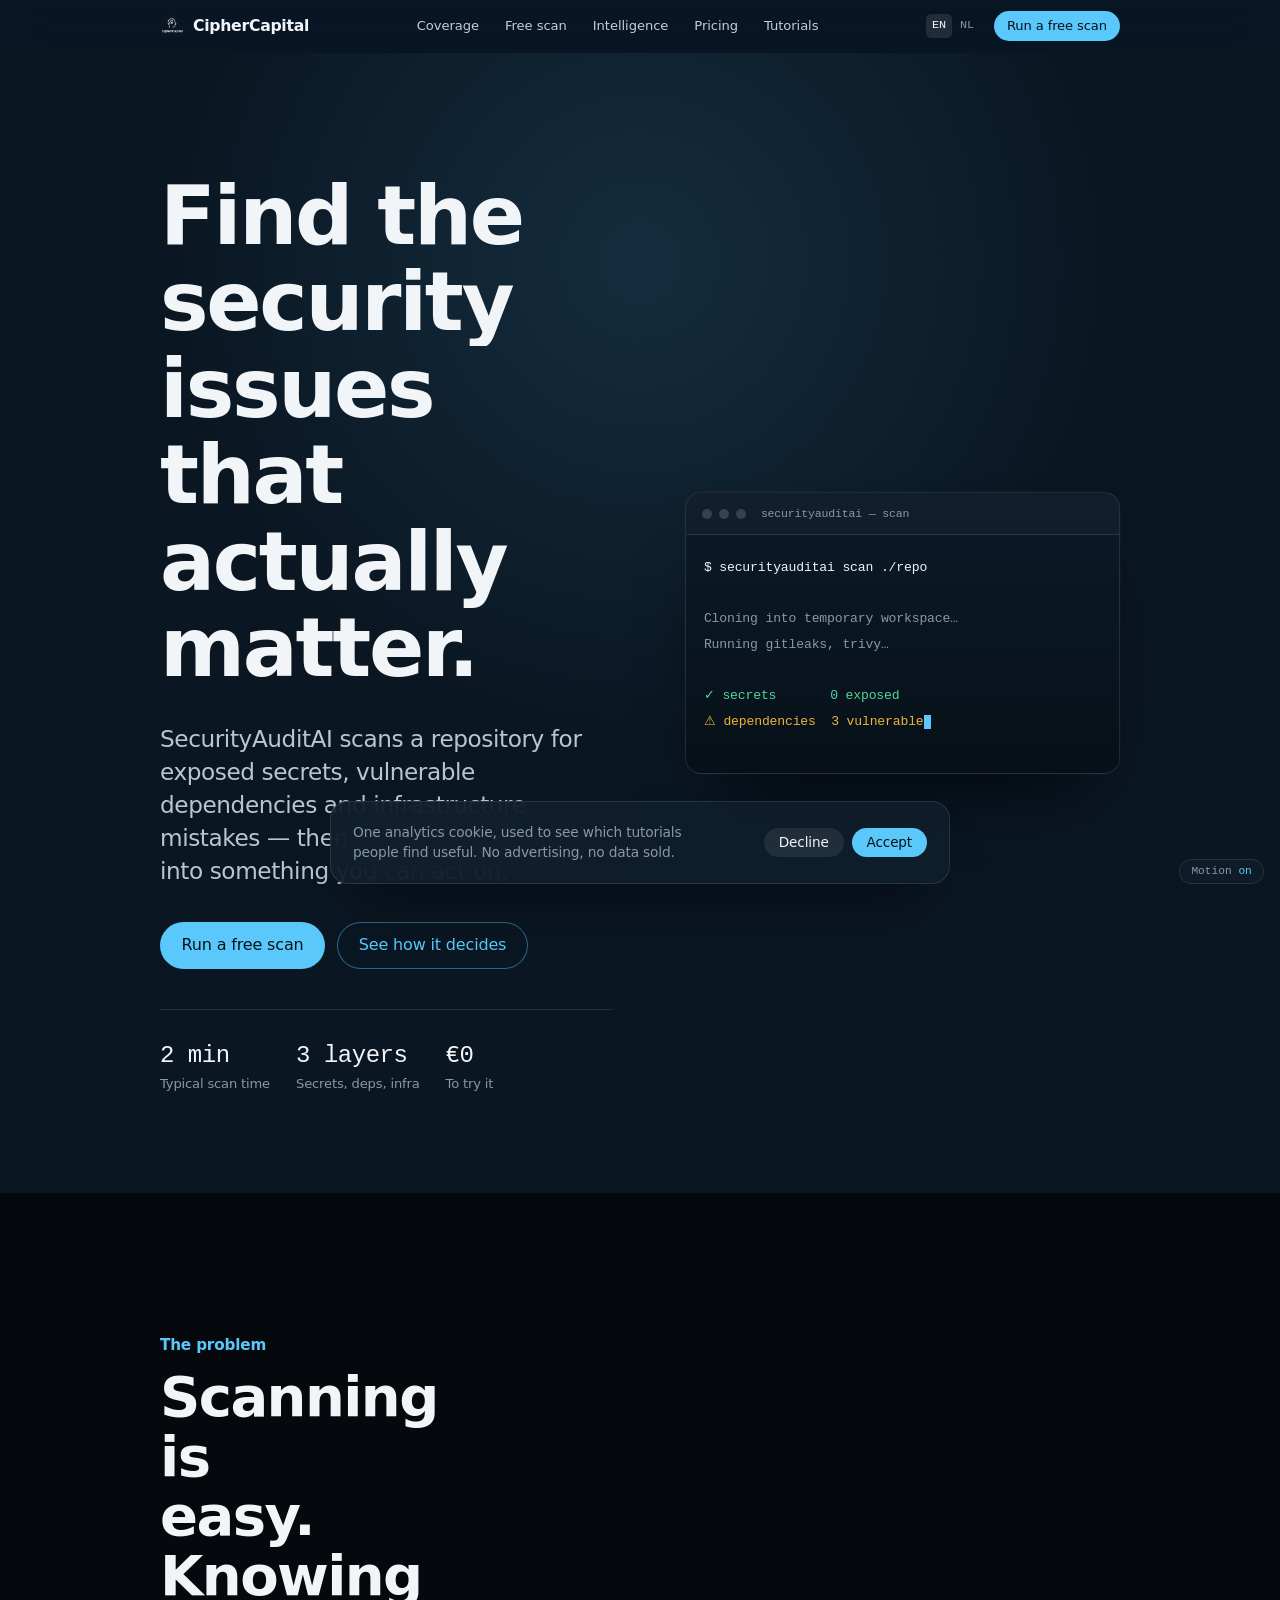
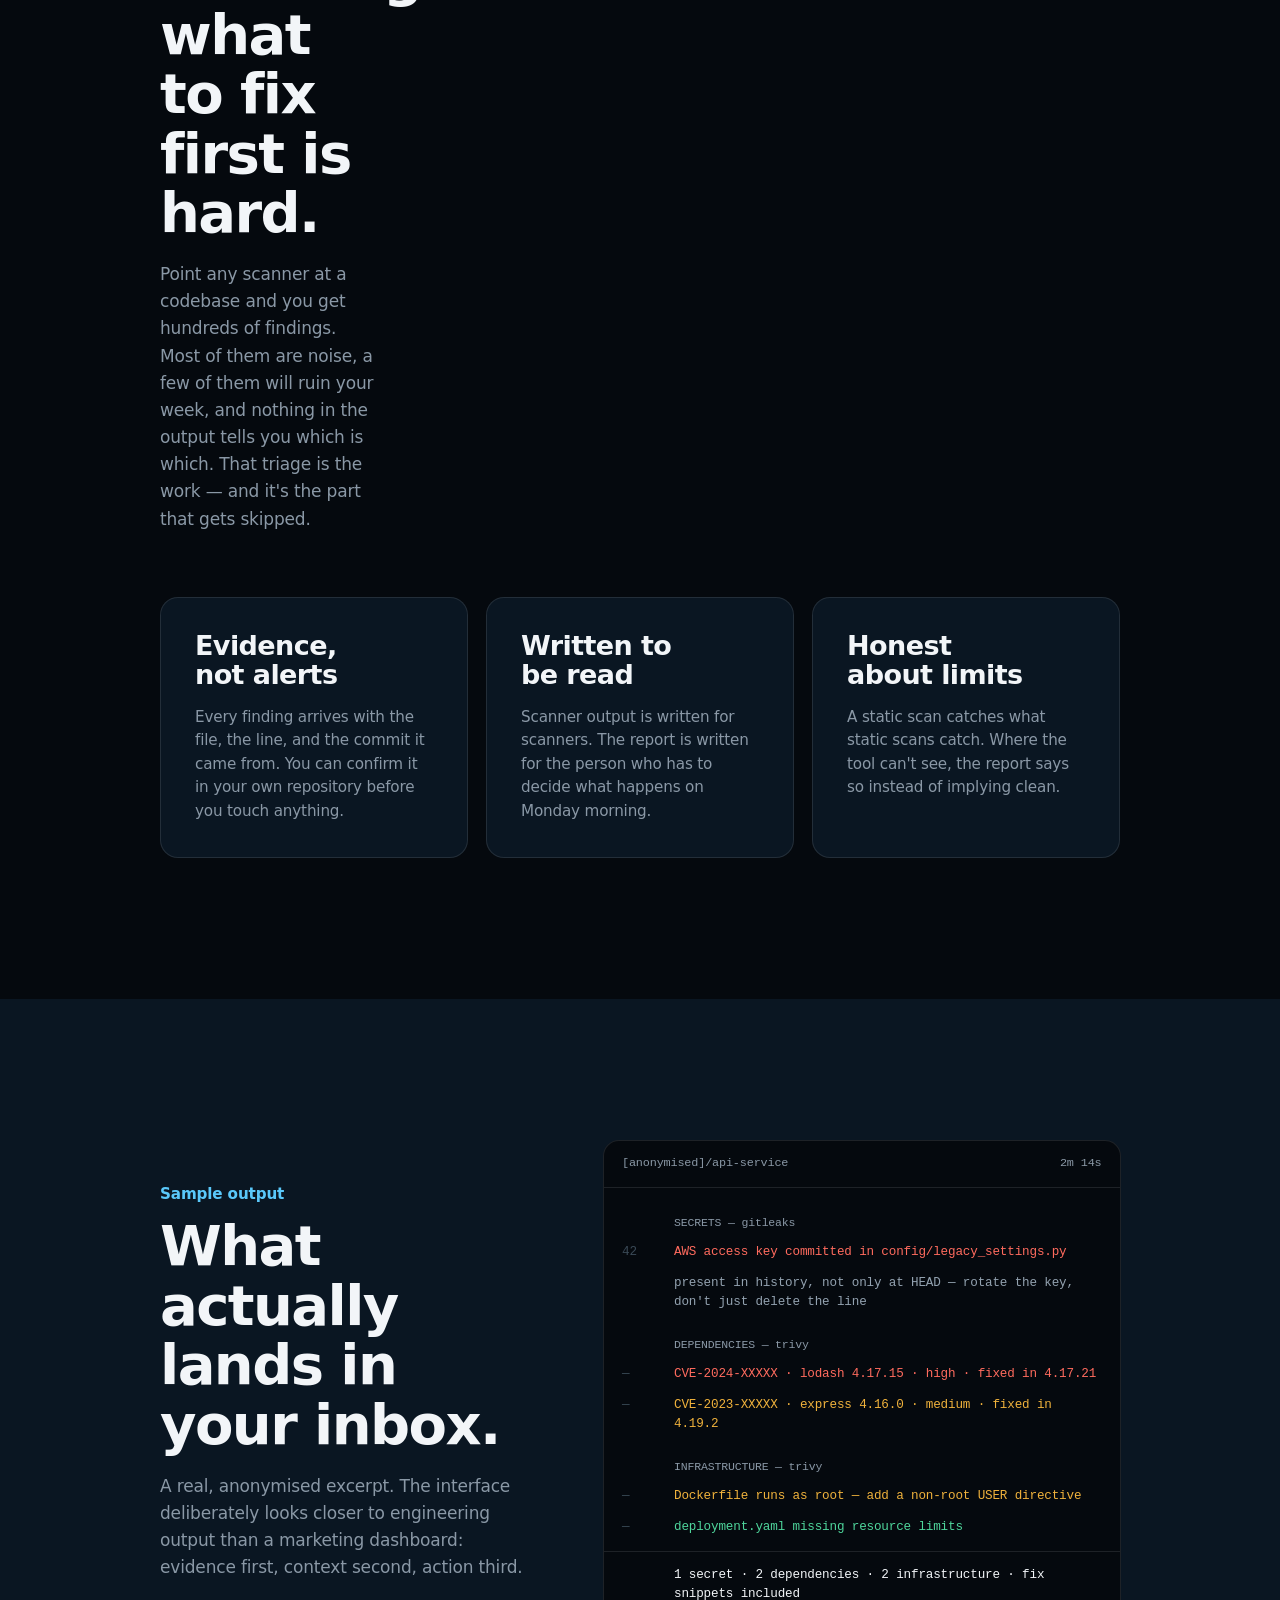
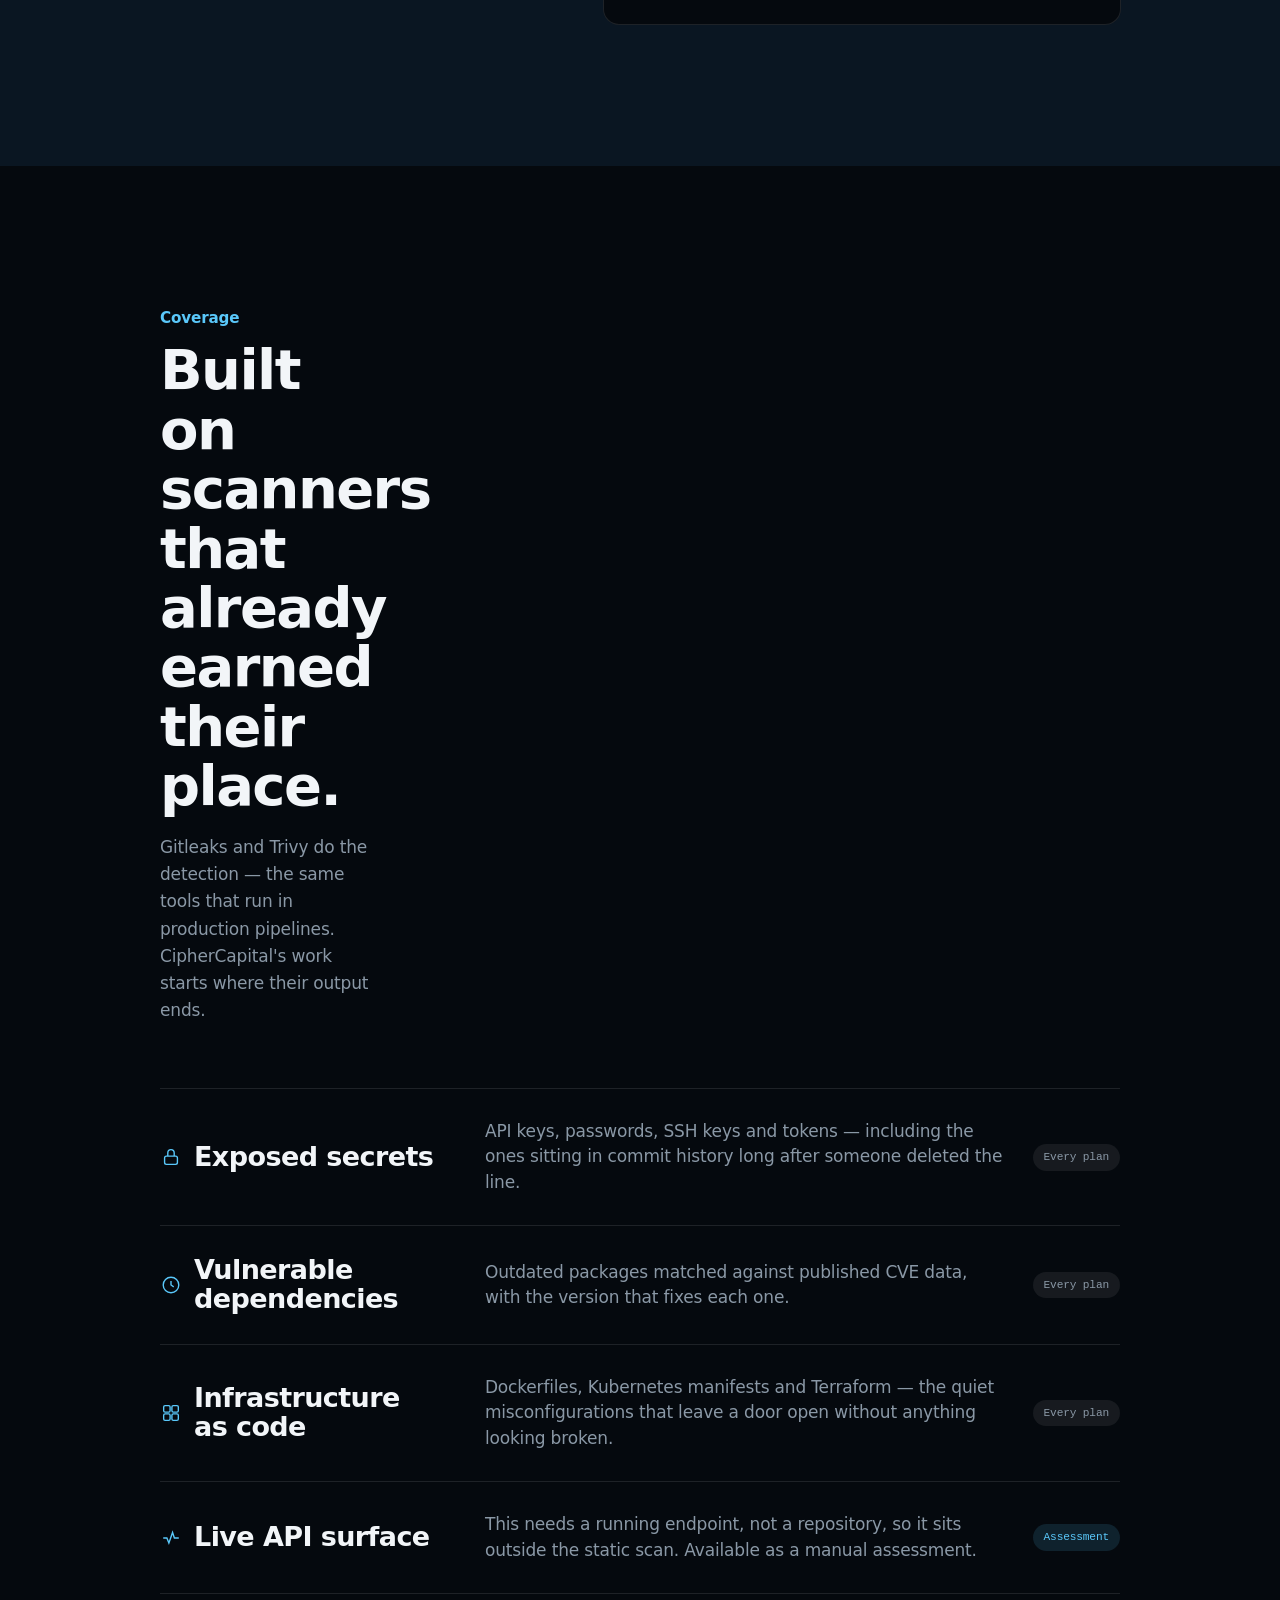
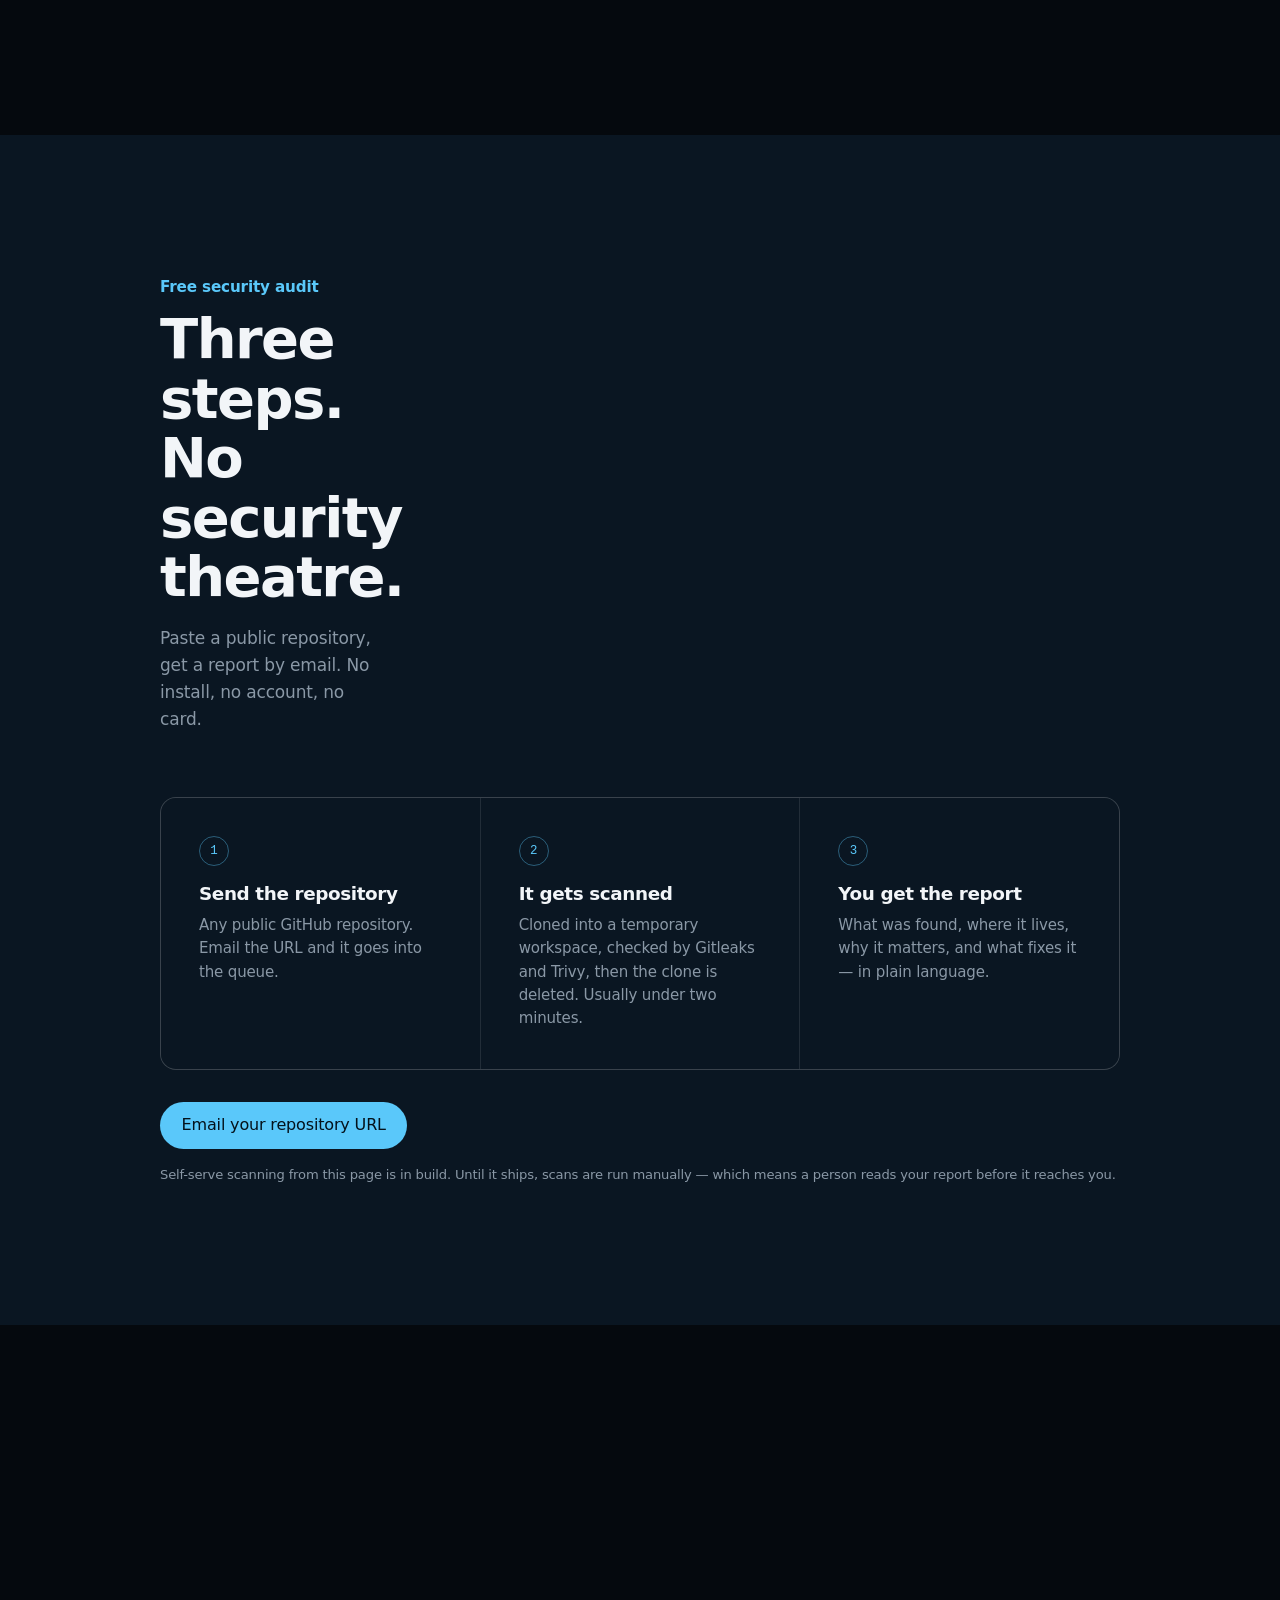
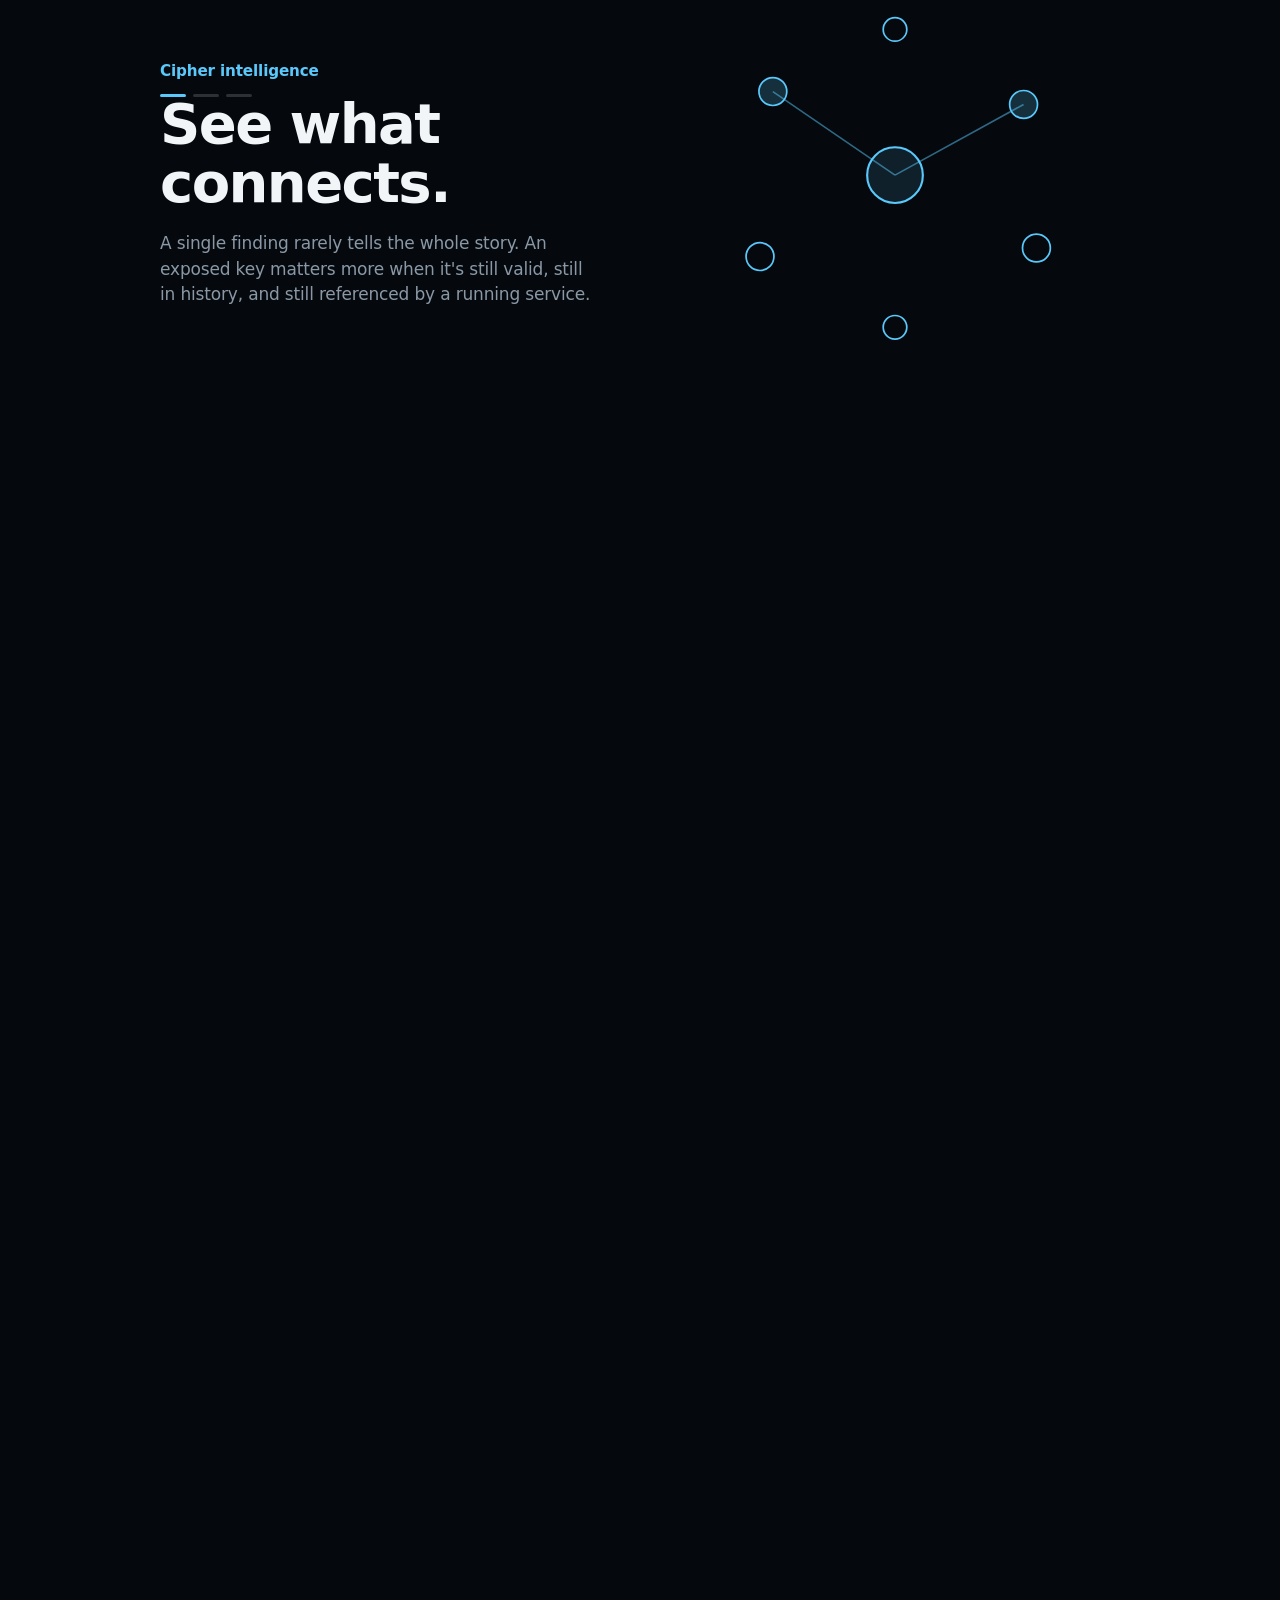
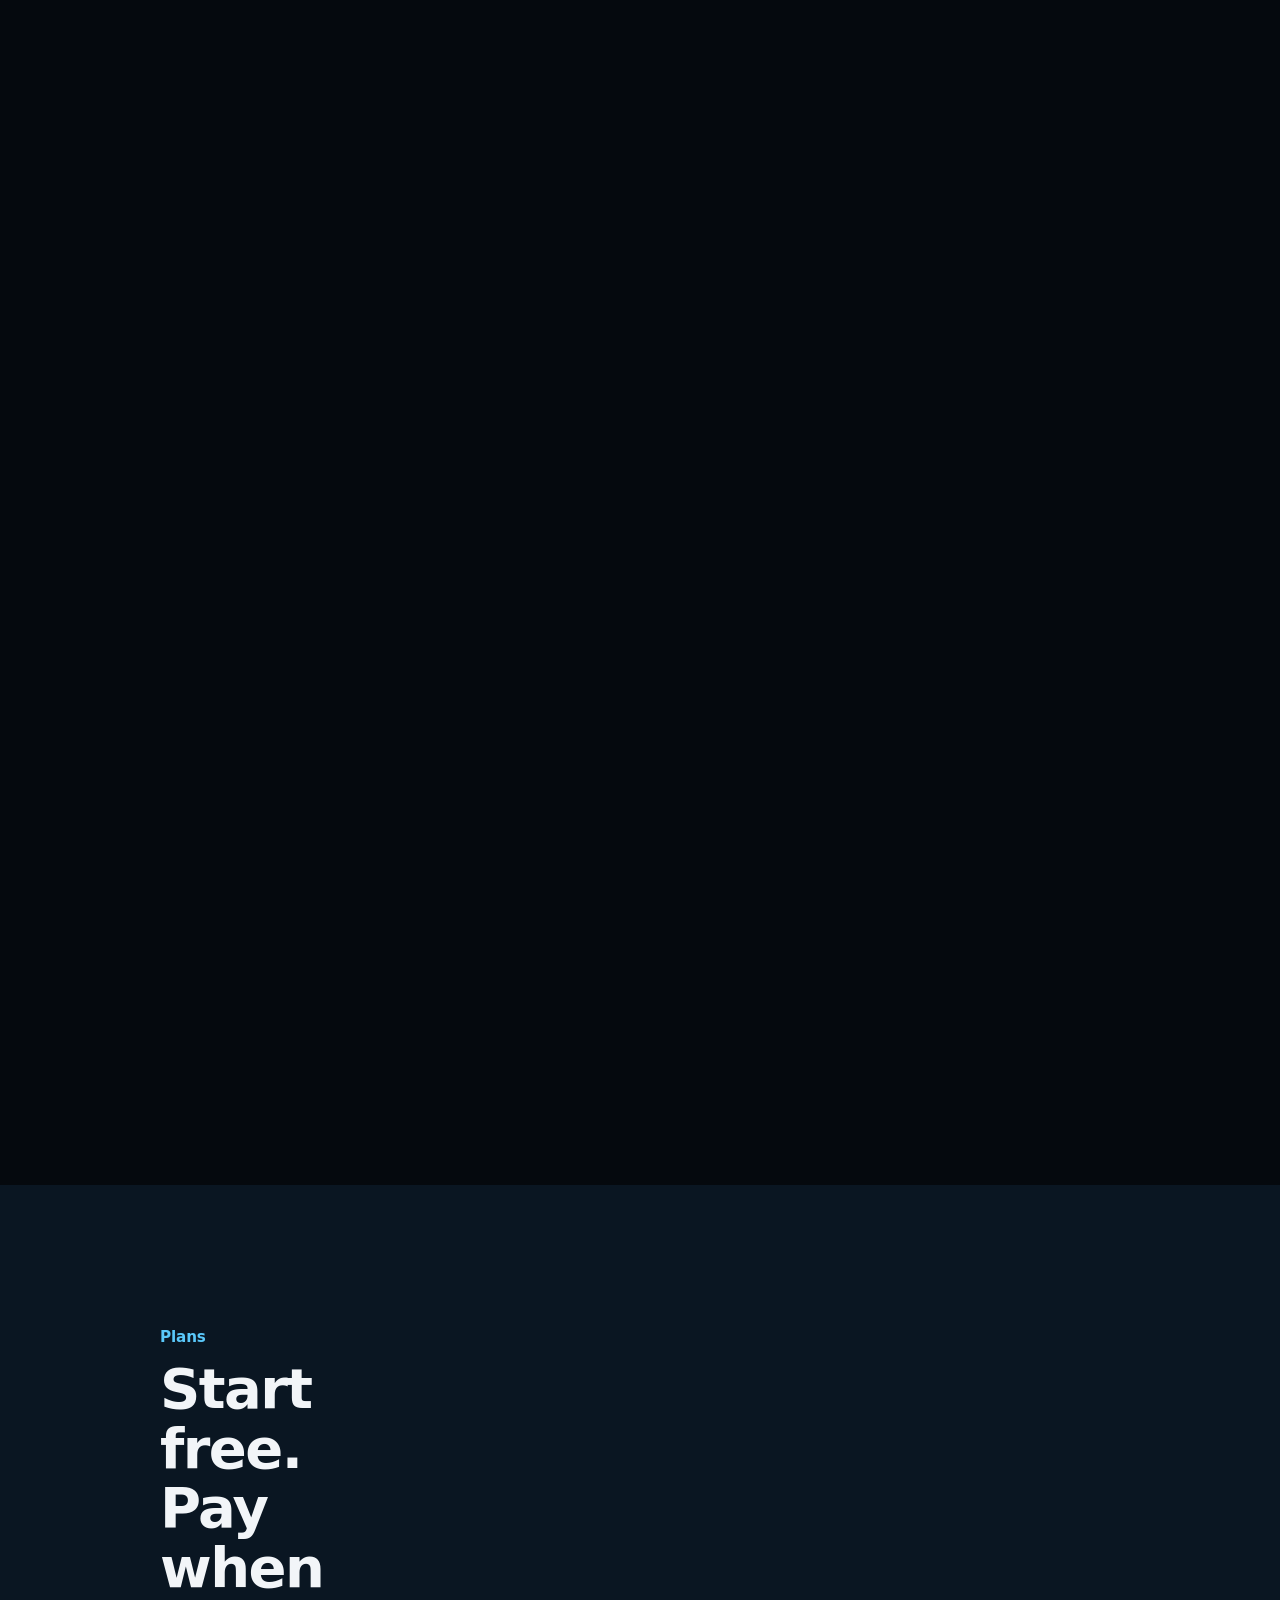
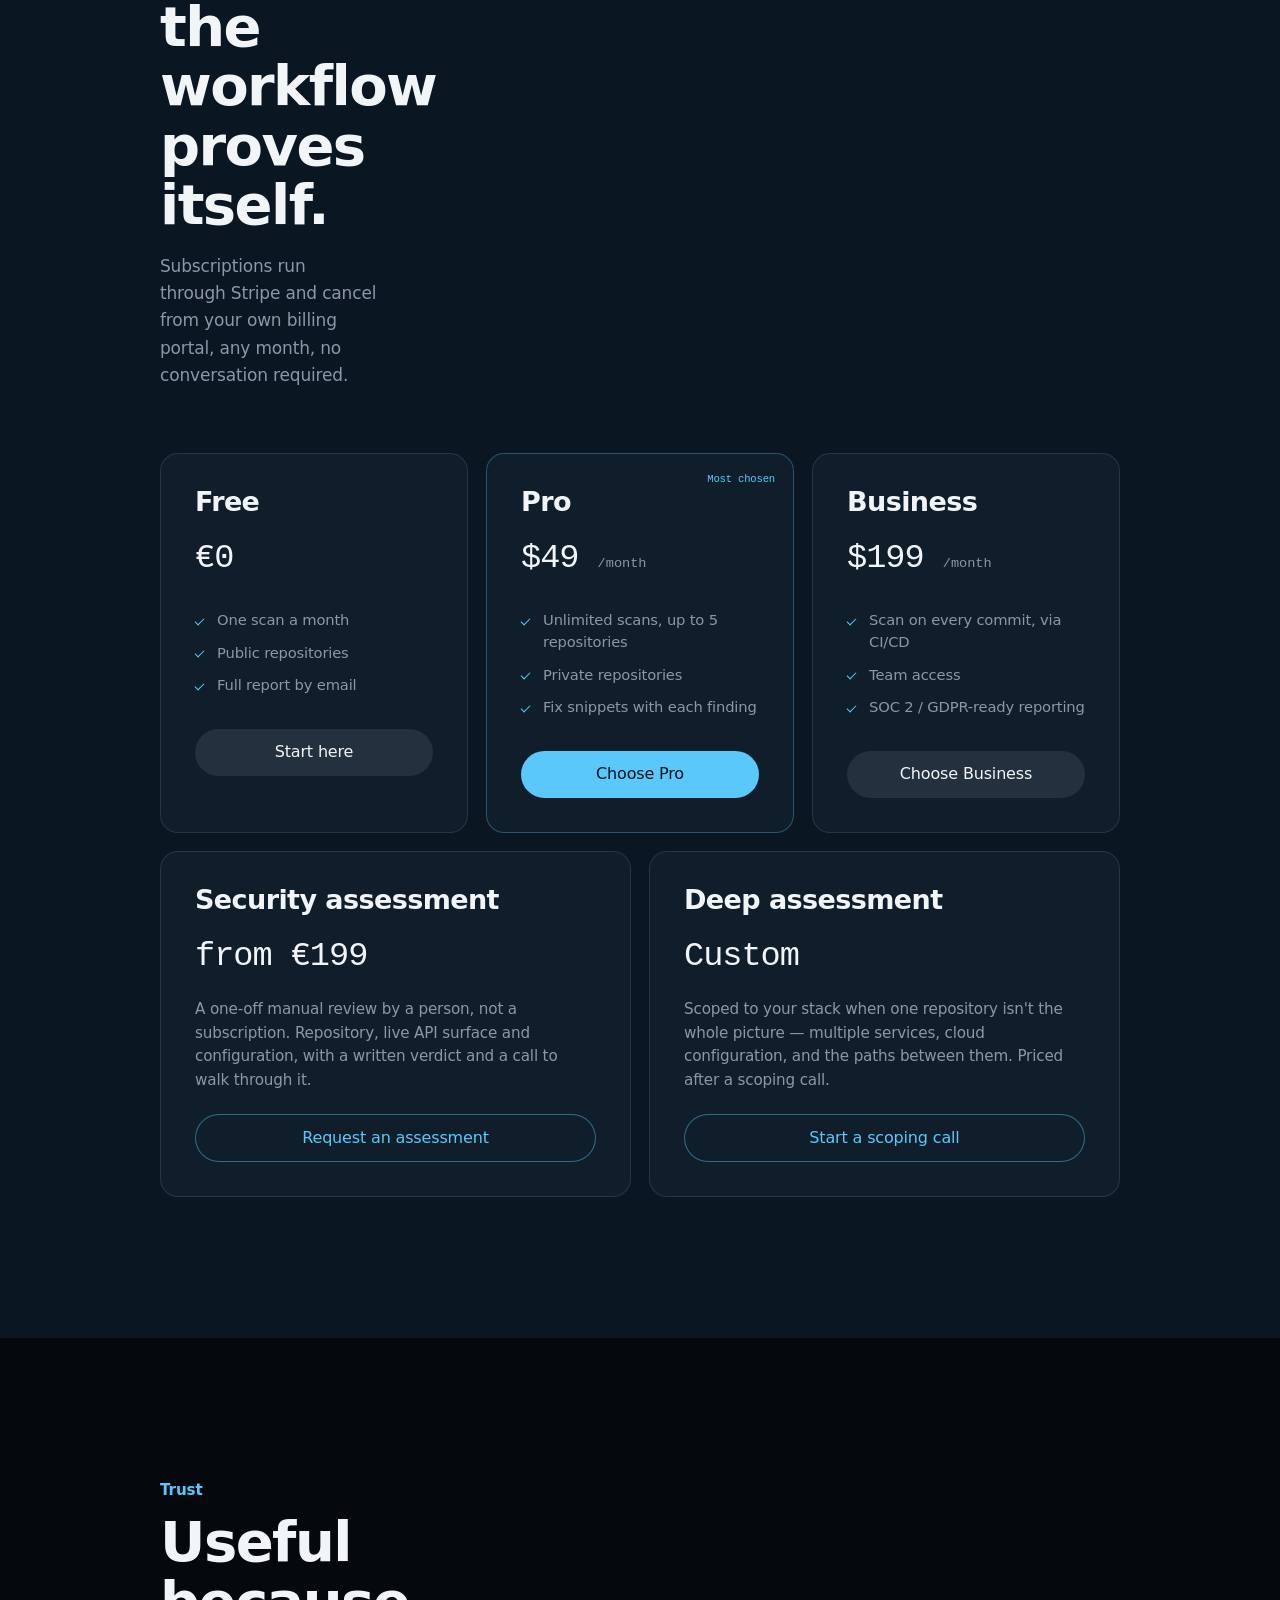
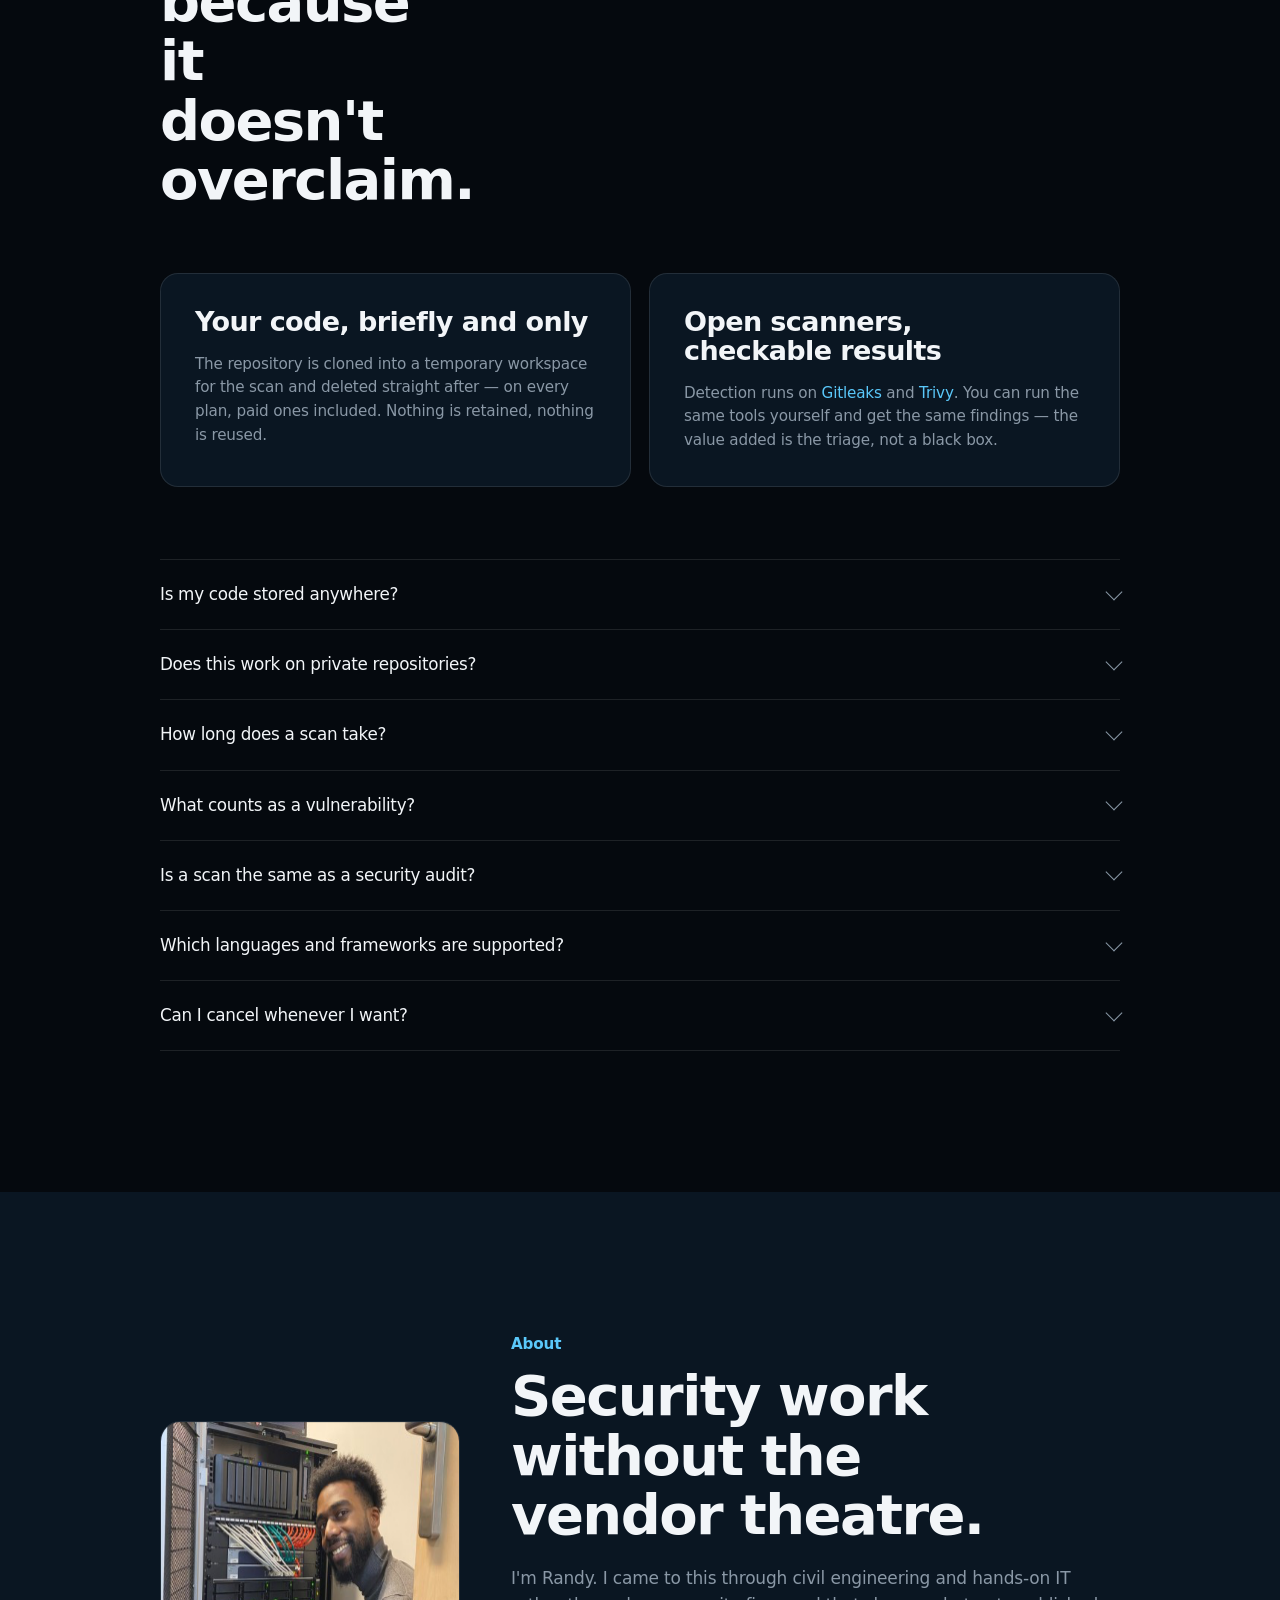
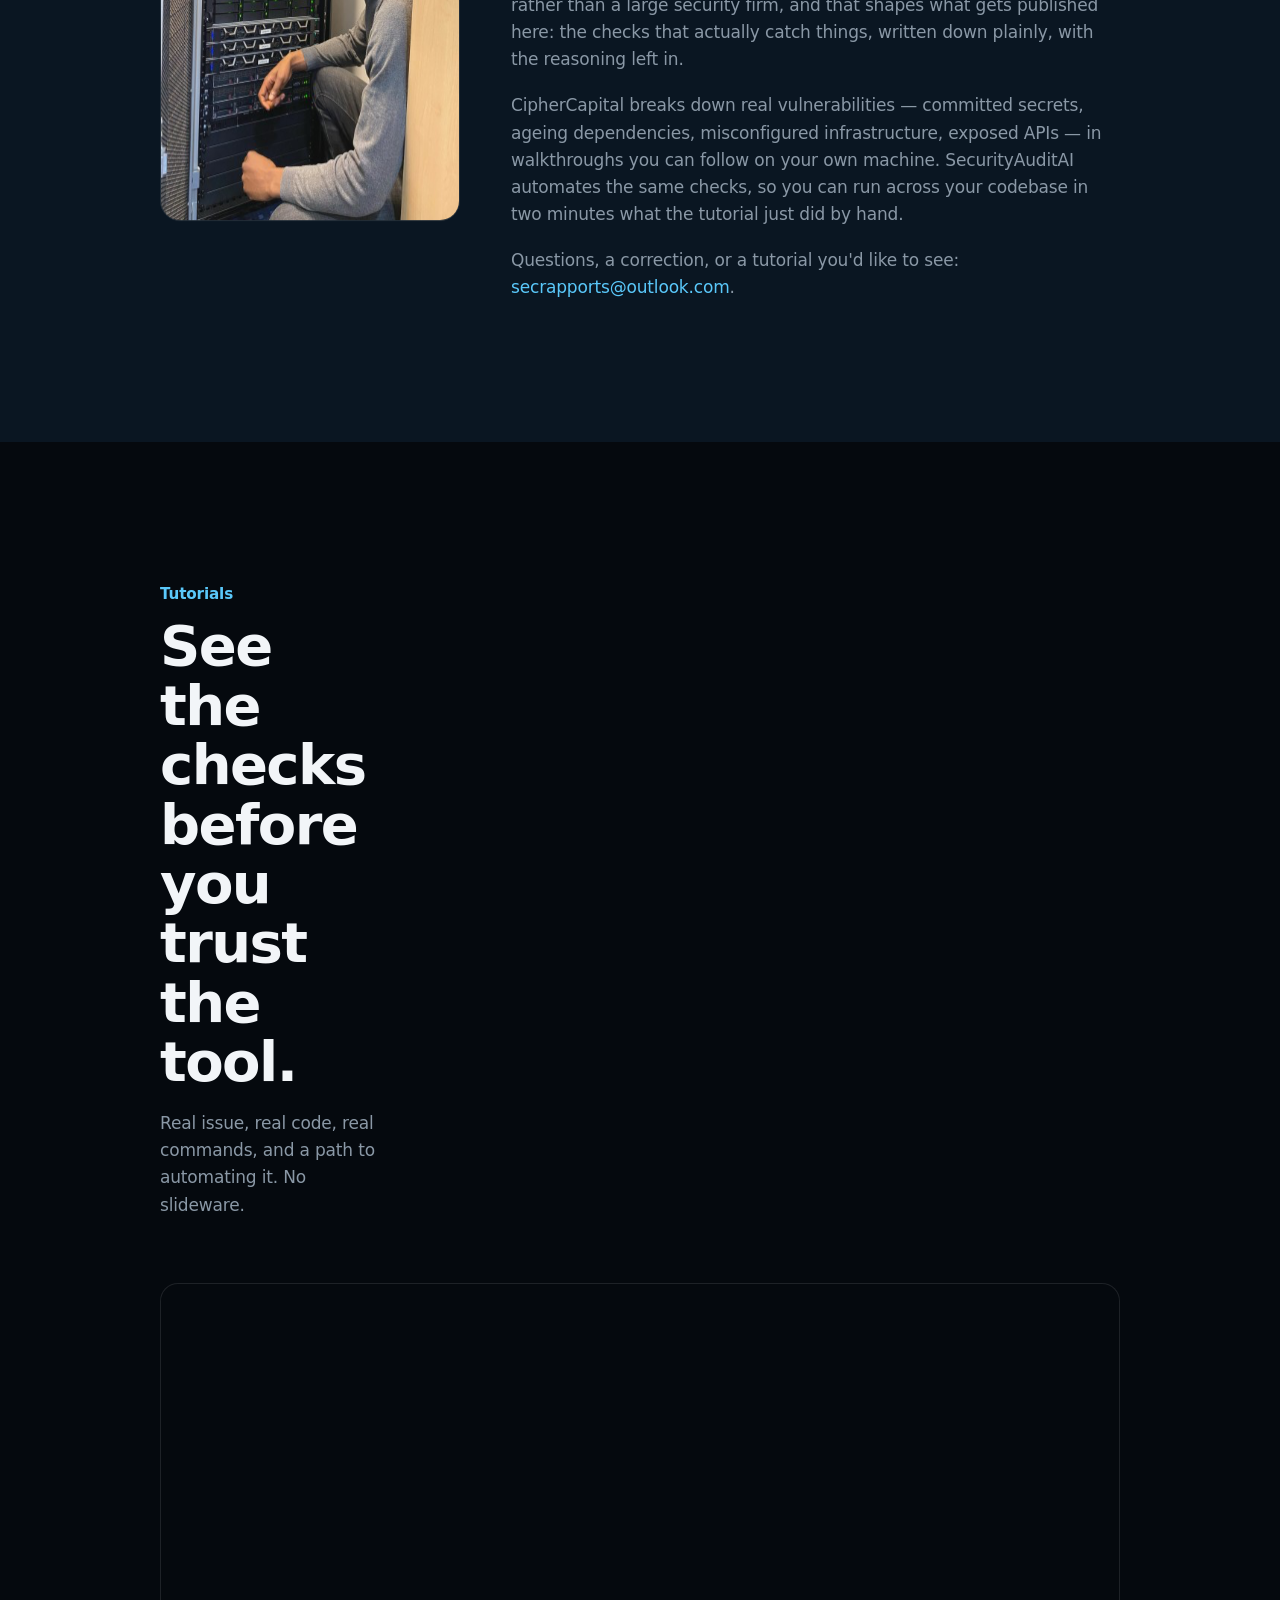
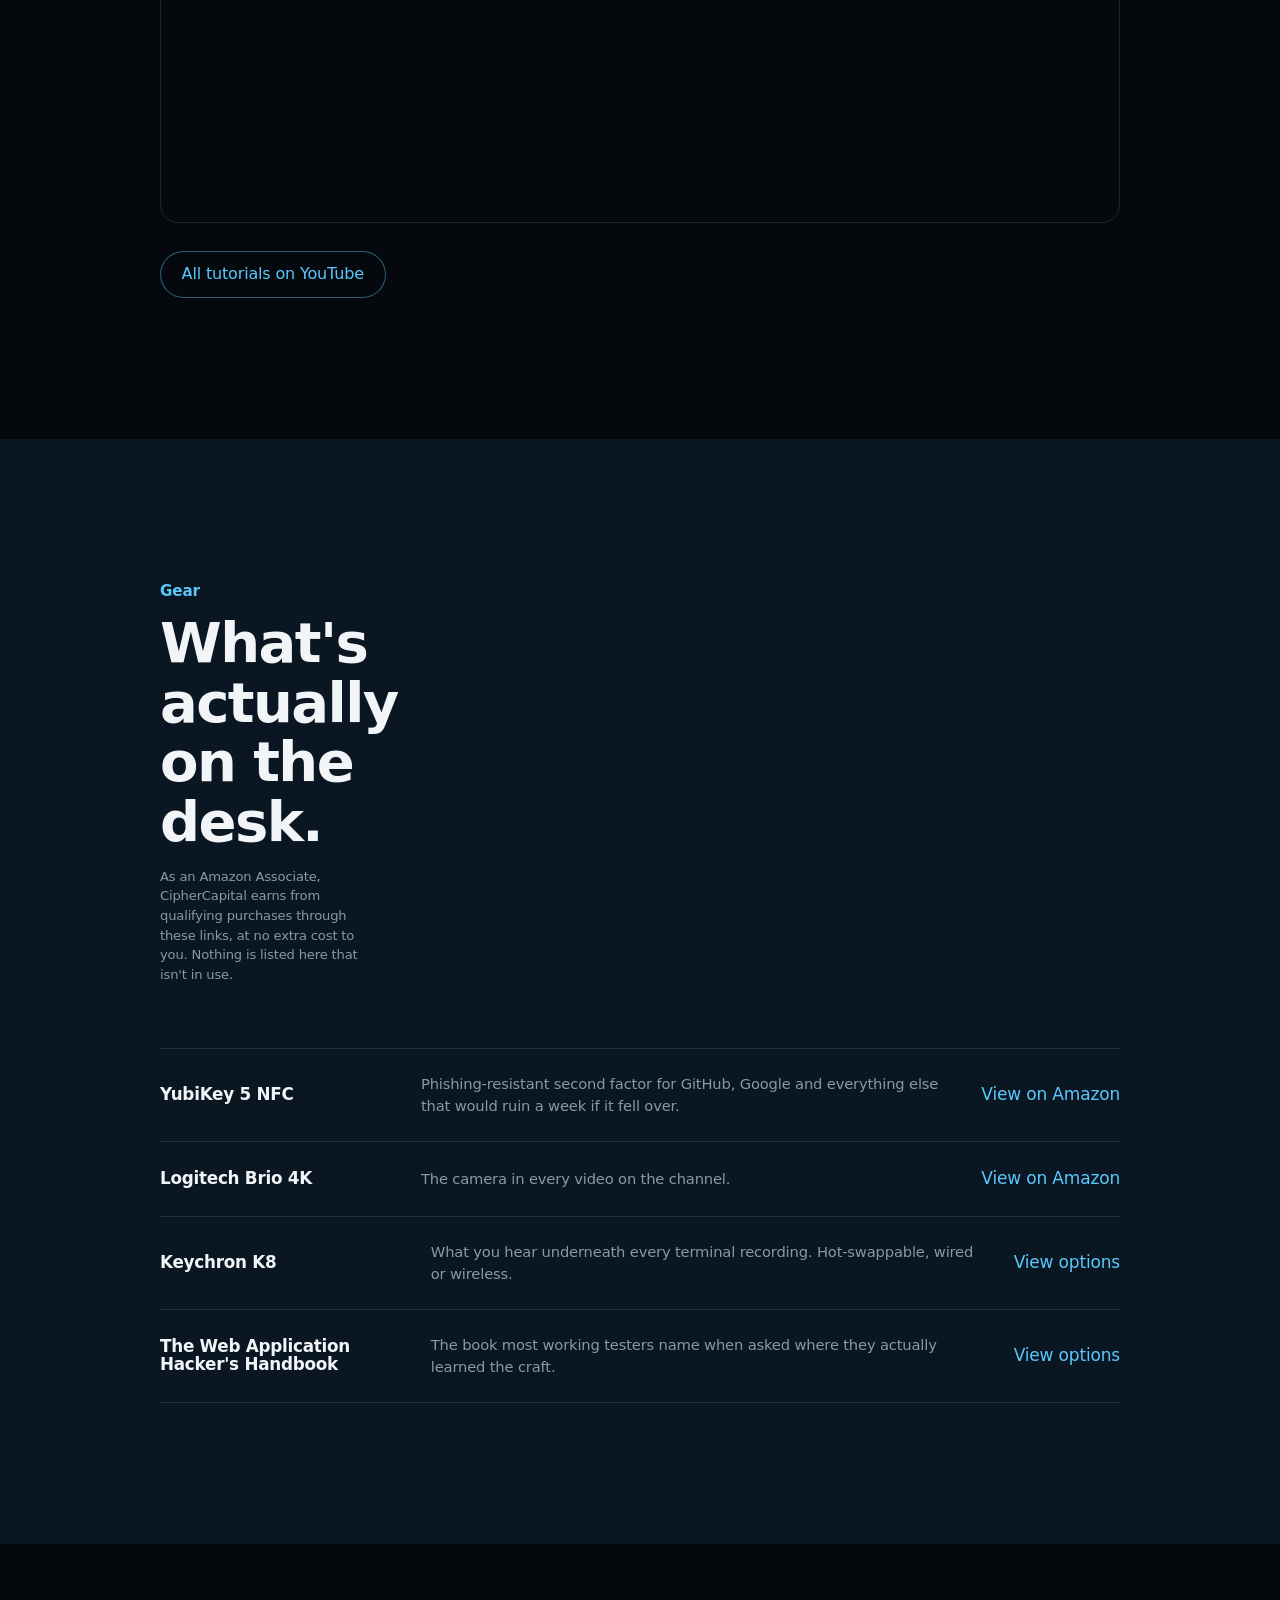
==== commit 45070105: "Add files via upload" ====
--- a/index.html
+++ b/index.html
@@ -1,947 +1,545 @@
-<!doctype html>
+<!DOCTYPE html>
 <html lang="en">
 <head>
-<meta charset="utf-8"><meta name="viewport" content="width=device-width,initial-scale=1">
-<title>CipherCapital — Security intelligence that finds what matters</title><meta name="description" content="SecurityAuditAI finds exposed secrets, vulnerable dependencies and infrastructure misconfigurations — then helps you understand what matters first.">
-<meta name="theme-color" content="#0b1522"><link rel="icon" href="assets/favicon.png" type="image/svg+xml">
-<link rel="preload" as="image" href="assets/logo.png">
+<meta charset="UTF-8">
+<meta name="viewport" content="width=device-width, initial-scale=1, viewport-fit=cover">
+<title>CipherCapital — find the security issues that actually matter</title>
+<meta name="description" content="SecurityAuditAI scans repositories for exposed secrets, vulnerable dependencies and infrastructure mistakes, then turns raw findings into a report you can act on.">
+<meta name="theme-color" content="#0A1622">
+<link rel="icon" href="assets/favicon.png" type="image/png">
+<link rel="apple-touch-icon" href="assets/favicon.png">
+<link rel="canonical" href="https://randysimpey.github.io/ciphercapital-hub/">
 <link rel="alternate" hreflang="en" href="https://randysimpey.github.io/ciphercapital-hub/">
 <link rel="alternate" hreflang="nl" href="https://randysimpey.github.io/ciphercapital-hub/nl/">
-
-<link rel="canonical" href="https://randysimpey.github.io/ciphercapital-hub/">
-<meta property="og:type" content="website"><meta property="og:title" content="CipherCapital — Security intelligence that finds what matters"><meta property="og:description" content="SecurityAuditAI finds exposed secrets, vulnerable dependencies and infrastructure misconfigurations — then helps you understand what matters first."><meta property="og:url" content="https://randysimpey.github.io/ciphercapital-hub/"><meta property="og:image" content="assets/logo.png">
-<meta name="twitter:card" content="summary"><meta name="twitter:title" content="CipherCapital — Security intelligence that finds what matters"><meta name="twitter:description" content="SecurityAuditAI finds exposed secrets, vulnerable dependencies and infrastructure misconfigurations — then helps you understand what matters first."><meta name="twitter:image" content="assets/logo.png">
-<style id="ciphercapital-critical-css">
-
-html,body{margin:0;padding:0;background:#f5f7fa;color:#0b1522;font-family:Inter,-apple-system,BlinkMacSystemFont,"Segoe UI",sans-serif;-webkit-font-smoothing:antialiased}
-*{box-sizing:border-box}
-img{max-width:100%;display:block}
-a{color:inherit;text-decoration:none}
-.wrap{width:min(1240px,calc(100% - 48px));margin:auto}
-.site{position:sticky;top:0;z-index:100;background:rgba(245,247,250,.96);border-bottom:1px solid #dce3ea}
-.nav{height:78px;display:flex;align-items:center;gap:24px}
-.brand{display:flex;align-items:center;gap:12px;font-weight:760;letter-spacing:-.03em}
-.brand img{width:46px;height:46px;border-radius:12px;object-fit:cover}
-.hero{min-height:calc(100vh - 112px);padding:86px 0 105px}
-.hero-grid{display:grid;grid-template-columns:1.05fr .95fr;gap:clamp(35px,7vw,110px);align-items:center}
-.hero h1{font-size:clamp(52px,7.3vw,104px);line-height:.94;letter-spacing:-.073em;margin:20px 0 28px}
-.section{padding:140px 0}
-.three,.pricing{display:grid;grid-template-columns:repeat(3,1fr);gap:18px}
-.card,.price{background:#fff;border:1px solid #dce3ea;border-radius:24px}
-@media(max-width:980px){.hero-grid,.three,.pricing{grid-template-columns:1fr}.navlinks{display:none}}
-
-
-:root{
- --bg:#f4f6f8;--surface:#ffffff;--surface2:#e8edf2;--ink:#101a27;--muted:#647180;
- --line:#d7dee6;--dark:#0b1522;--dark2:#122033;--darkmuted:#93a4b7;
- --amber:#d9a24a;--amber2:#f0c36d;--green:#4f9b78;--red:#b94d52;
- --sans:Inter,ui-sans-serif,system-ui,-apple-system,BlinkMacSystemFont,"Segoe UI",sans-serif;
- --mono:"IBM Plex Mono",ui-monospace,SFMono-Regular,Menlo,monospace;
- --max:1180px;--r:12px;
-}
-*{box-sizing:border-box}html{scroll-behavior:smooth}
-body{margin:0;background:var(--bg);color:var(--ink);font-family:var(--sans);line-height:1.65}
-a{color:inherit}.wrap{max-width:var(--max);margin:auto;padding:0 28px}
-img{max-width:100%;display:block}.mono{font-family:var(--mono)}
-:focus-visible{outline:2px solid var(--amber);outline-offset:4px}
-.topbar{background:var(--dark);color:#dfe7e2;text-align:center;font:12px var(--mono);padding:8px 16px;letter-spacing:.02em}
-.site{position:sticky;top:0;z-index:20;background:rgba(244,246,248,.94);backdrop-filter:blur(12px);border-bottom:1px solid var(--line)}
-.nav{height:72px;display:flex;align-items:center;justify-content:space-between;gap:20px}
-.brand{display:flex;align-items:center;text-decoration:none;font:600 15px var(--mono)}
-.brand img{width:46px;height:46px;border-radius:12px;object-fit:cover;box-shadow:0 8px 20px rgba(11,21,34,.10);transition:transform .45s var(--ease)}
-.navlinks{display:flex;gap:25px;font-size:14px;color:var(--muted)}
-.navlinks a{text-decoration:none}.navlinks a:hover{color:var(--ink)}
-.actions{display:flex;align-items:center;gap:10px}
-.lang{font:12px var(--mono);color:var(--muted);text-decoration:none;padding:6px 7px;border:1px solid transparent}
-.lang.active{border-color:var(--line);color:var(--ink);border-radius:6px}
-.btn{display:inline-flex;align-items:center;justify-content:center;gap:9px;border:1px solid var(--ink);padding:12px 17px;border-radius:8px;text-decoration:none;font:600 13px var(--mono);transition:.18s ease}
-.btn:hover{transform:translateY(-1px)}.btn-dark{background:var(--ink);color:#fff}.btn-light{background:transparent}.btn-amber{background:var(--amber);border-color:var(--amber);color:#17130d}
-.hero{padding:88px 0 76px;border-bottom:1px solid var(--line)}
-.hero-grid{display:grid;grid-template-columns:1.02fr .98fr;gap:70px;align-items:center}
-.eyebrow{font:600 12px var(--mono);letter-spacing:.12em;text-transform:uppercase;color:#69736e}
-h1,h2,h3{font-family:var(--mono);line-height:1.12;letter-spacing:-.035em;margin:0}
-h1{font-size:clamp(42px,6vw,74px);max-width:10ch;margin-top:16px}
-h2{font-size:clamp(30px,4vw,48px);max-width:16ch}
-h3{font-size:18px}
-.lead{font-size:20px;color:var(--muted);max-width:650px;margin:24px 0 0}
-.ctas{display:flex;gap:12px;flex-wrap:wrap;margin-top:30px}
-.micro{font:12px var(--mono);color:var(--muted);margin-top:15px}
-.panel{background:var(--dark);color:#edf3ef;border:1px solid #26342d;border-radius:14px;box-shadow:0 28px 70px rgba(16,22,19,.15);overflow:hidden}
-.panelbar{display:flex;align-items:center;gap:7px;padding:12px 15px;border-bottom:1px solid #26342d;background:#0c120f}
-.dot{width:8px;height:8px;border-radius:50%;background:#45534b}.paneltitle{margin-left:7px;color:#87978e;font:11px var(--mono)}
-.terminal{padding:25px;font:13px/1.9 var(--mono);min-height:370px}
-.ok{color:#72c394}.warn{color:#e4ae61}.dim{color:#91a29a}.white{color:#edf3ef}.accent{color:#f2b45b}
-.score{display:flex;align-items:flex-end;gap:18px;padding-bottom:20px;margin-bottom:18px;border-bottom:1px solid #26342d}
-.score strong{font:600 54px/1 var(--mono);color:#f2b45b}.score small{color:#9eaea5}
-.section{padding:86px 0;border-bottom:1px solid var(--line)}
-.sectionhead{display:flex;justify-content:space-between;gap:40px;align-items:end;margin-bottom:38px}
-.sectionhead p{max-width:510px;color:var(--muted);margin:0}
-.grid3{display:grid;grid-template-columns:repeat(3,1fr);gap:16px}
-.card{background:var(--surface);border:1px solid var(--line);border-radius:var(--r);padding:28px}
-.card .num{font:12px var(--mono);color:var(--amber);display:block;margin-bottom:35px}
-.card p{color:var(--muted);font-size:15px}
-.darksection{background:var(--dark);color:#eef3ef;border-bottom:0}
-.darksection .sectionhead p,.darksection .muted{color:#a9b5ae}
-.intelligence{display:grid;grid-template-columns:.9fr 1.1fr;gap:45px;align-items:center}
-.callout{border:1px solid #33443b;border-radius:12px;padding:26px;background:#141c18}
-.riskrow{display:grid;grid-template-columns:105px 1fr 95px;gap:14px;align-items:center;padding:16px 0;border-bottom:1px solid #2b3831;font:12px var(--mono)}
-.riskrow:last-child{border:0}.pill{display:inline-flex;border:1px solid #46564d;border-radius:999px;padding:4px 8px;width:max-content}.pill.hot{color:#f2b45b;border-color:#7b5b2c}
-.steps{display:grid;grid-template-columns:repeat(4,1fr);border:1px solid var(--line);border-radius:12px;overflow:hidden}
-.step{padding:28px;border-right:1px solid var(--line)}.step:last-child{border:0}
-.stepno{font:12px var(--mono);color:var(--amber)}.step p{color:var(--muted);font-size:14px}
-.coverage{border-top:1px solid var(--line)}
-.coverage-row{display:grid;grid-template-columns:250px 1fr 100px;gap:24px;padding:25px 0;border-bottom:1px solid var(--line);align-items:start}
-.coverage-row p{margin:0;color:var(--muted);font-size:15px}.status{font:11px var(--mono);text-align:right;color:#59645f}
-.report{display:grid;grid-template-columns:.8fr 1.2fr;gap:50px;align-items:start}
-.code{background:var(--dark);border-radius:12px;overflow:hidden;font:12px/1.8 var(--mono);color:#e9efeb}
-.codehead{padding:12px 16px;border-bottom:1px solid #28352e;color:#8fa097;display:flex;justify-content:space-between}
-.coderow{display:grid;grid-template-columns:42px 1fr;padding:4px 17px}.ln{color:#46554c;text-align:right;padding-right:13px}.finding{color:#e4ae61}
-.pricing{border:1px solid var(--line);border-radius:12px;overflow:hidden;background:var(--surface)}
-.price{display:grid;grid-template-columns:1fr .7fr 1.7fr auto;gap:20px;padding:24px;border-bottom:1px solid var(--line);align-items:center}.price:last-child{border:0}
-.price .name{font:600 17px var(--mono)}.price .amount{font:600 18px var(--mono)}.price ul{margin:0;padding:0;list-style:none;color:var(--muted);font-size:14px}.price li+li{margin-top:5px}.featured{background:#f0ede4}
-.about{display:grid;grid-template-columns:190px 1fr;gap:45px;align-items:start}
-.portrait{width:190px;aspect-ratio:1;border-radius:14px;overflow:hidden;background:#ddd9cf;border:1px solid var(--line);display:flex;align-items:center;justify-content:center;font:600 34px var(--mono)}.portrait img{width:100%;height:100%;object-fit:contain;object-position:center center}
-.portrait span{color:#756e62}
-.faq{max-width:850px}.faq details{border-top:1px solid var(--line);padding:19px 0}.faq details:last-child{border-bottom:1px solid var(--line)}
-.faq summary{cursor:pointer;font:500 14px var(--mono);display:flex;justify-content:space-between}.faq summary::after{content:"+"}.faq details[open] summary::after{content:"−"}.faq p{color:var(--muted);max-width:700px}
-.final{padding:95px 0}.finalbox{background:var(--dark);color:#fff;border-radius:16px;padding:55px;display:flex;justify-content:space-between;align-items:end;gap:30px}.finalbox p{color:#aab7b0;max-width:600px}
-footer{padding:35px 0 55px}.footer{display:flex;justify-content:space-between;gap:20px;flex-wrap:wrap}.footerlinks{display:flex;gap:17px;flex-wrap:wrap;color:var(--muted);font-size:13px}.footerlinks a{text-decoration:none}.legal{color:var(--muted);font:11px var(--mono);margin-top:20px}
-.prose{max-width:850px;padding:70px 0}.prose h1{font-size:48px;max-width:100%}.prose h2{font-size:28px;max-width:100%;margin-top:45px}.prose p,.prose li{color:var(--muted)}.prose a{color:#77501f}
-@media(max-width:900px){.navlinks{display:none}.hero-grid,.intelligence,.report,.about{grid-template-columns:1fr}.grid3{grid-template-columns:1fr}.steps{grid-template-columns:1fr 1fr}.step:nth-child(2){border-right:0}.step:nth-child(-n+2){border-bottom:1px solid var(--line)}.coverage-row{grid-template-columns:1fr}.status{text-align:left}.price{grid-template-columns:1fr}.finalbox{display:block}.finalbox .btn{margin-top:20px}}
-@media(max-width:600px){.wrap{padding:0 18px}.hero{padding:58px 0}.section{padding:62px 0}.actions .btn{display:none}h1{font-size:43px}.steps{grid-template-columns:1fr}.step{border-right:0!important;border-bottom:1px solid var(--line)}.step:last-child{border-bottom:0}.finalbox{padding:32px}.portrait{width:150px}}
-@media(prefers-reduced-motion:reduce){html{scroll-behavior:auto}.btn{transition:none}}
-
-
-/* =========================================================
-   CIPHER MOTION SYSTEM — Apple-inspired, brand-specific
-   Scroll choreography, depth, micro-interactions.
-   ========================================================= */
-
-html { scroll-behavior: smooth; }
-body { overflow-x: clip; }
-
-:root{
-  --motion-ease:cubic-bezier(.22,1,.36,1);
-  --motion-soft:cubic-bezier(.16,1,.3,1);
-}
-
-/* Page-load choreography */
-@keyframes cc-page-in{
-  from{opacity:0; transform:translateY(10px)}
-  to{opacity:1; transform:none}
-}
-body{animation:cc-page-in .75s var(--motion-ease) both}
-
-/* Header gets a subtle glass/depth treatment while scrolling */
-.site-header{
-  transition:background .45s ease, box-shadow .45s ease, border-color .45s ease, transform .45s var(--motion-ease);
-}
-.site-header.is-scrolled{
-  background:rgba(244,246,248,.88);
-  box-shadow:0 10px 40px rgba(16,26,39,.08);
-  backdrop-filter:blur(18px) saturate(130%);
-  -webkit-backdrop-filter:blur(18px) saturate(130%);
-}
-
-/* Hero: cinematic stagger */
-.hero .eyebrow,
-.hero h1,
-.hero .lead,
-.hero .actions,
-.hero .hero-meta,
-.hero .hero-dashboard{
-  opacity:0;
-  transform:translateY(28px);
-  animation:cc-hero-in 1s var(--motion-ease) forwards;
-}
-.hero .eyebrow{animation-delay:.08s}
-.hero h1{animation-delay:.16s}
-.hero .lead{animation-delay:.25s}
-.hero .actions{animation-delay:.34s}
-.hero .hero-meta{animation-delay:.43s}
-.hero .hero-dashboard{animation-delay:.50s}
-
-@keyframes cc-hero-in{
-  to{opacity:1; transform:none}
-}
-
-/* Soft ambient hero light */
-.hero::before{
-  content:"";
-  position:absolute;
-  width:55vw;
-  height:55vw;
-  max-width:780px;
-  max-height:780px;
-  right:-18vw;
-  top:-22vw;
-  border-radius:50%;
-  background:radial-gradient(circle, rgba(79,155,120,.11), rgba(79,155,120,0) 65%);
-  pointer-events:none;
-  animation:cc-breathe 8s ease-in-out infinite;
-}
-@keyframes cc-breathe{
-  0%,100%{transform:scale(1);opacity:.65}
-  50%{transform:scale(1.08);opacity:1}
-}
-
-/* Scroll-reveal utility */
-.reveal,
-.reveal-left,
-.reveal-right,
-.reveal-scale{
-  opacity:0;
-  transition:
-    opacity .9s var(--motion-ease),
-    transform 1s var(--motion-ease);
-  will-change:transform,opacity;
-}
-.reveal{transform:translateY(42px)}
-.reveal-left{transform:translateX(-54px)}
-.reveal-right{transform:translateX(54px)}
-.reveal-scale{transform:scale(.92)}
-.reveal.is-visible,
-.reveal-left.is-visible,
-.reveal-right.is-visible,
-.reveal-scale.is-visible{
-  opacity:1;
-  transform:none;
-}
-
-/* Stagger children inside revealed groups */
-.stagger > *{
-  opacity:0;
-  transform:translateY(24px);
-  transition:opacity .8s var(--motion-ease), transform .8s var(--motion-ease);
-}
-.stagger.is-visible > *{opacity:1;transform:none}
-.stagger.is-visible > *:nth-child(1){transition-delay:.04s}
-.stagger.is-visible > *:nth-child(2){transition-delay:.11s}
-.stagger.is-visible > *:nth-child(3){transition-delay:.18s}
-.stagger.is-visible > *:nth-child(4){transition-delay:.25s}
-.stagger.is-visible > *:nth-child(5){transition-delay:.32s}
-.stagger.is-visible > *:nth-child(6){transition-delay:.39s}
-
-/* Dashboard depth */
-.hero-dashboard,
-.report-preview,
-.score-card,
-.card,
-.price-card{
-  transform-style:preserve-3d;
-}
-.hero-dashboard{
-  transition:transform .7s var(--motion-ease), box-shadow .7s ease;
-  box-shadow:0 30px 80px rgba(11,21,34,.14);
-}
-.hero-dashboard:hover{
-  transform:translateY(-6px) rotateX(1deg) rotateY(-1deg);
-  box-shadow:0 40px 100px rgba(11,21,34,.18);
-}
-
-/* Scan-line detail inside dashboard */
-.hero-dashboard::after{
-  content:"";
-  position:absolute;
-  left:0;right:0;
-  top:-10%;
-  height:1px;
-  background:linear-gradient(90deg,transparent,rgba(79,155,120,.65),transparent);
-  box-shadow:0 0 18px rgba(79,155,120,.35);
-  animation:cc-scanline 4.8s linear infinite;
-  pointer-events:none;
-}
-@keyframes cc-scanline{
-  from{top:-5%;opacity:0}
-  8%{opacity:1}
-  88%{opacity:1}
-  to{top:105%;opacity:0}
-}
-
-/* Interactive cards */
-.card,
-.price-card,
-.report-preview{
-  transition:
-    transform .55s var(--motion-ease),
-    box-shadow .55s var(--motion-ease),
-    border-color .35s ease;
-}
-.card:hover,
-.price-card:hover{
-  transform:translateY(-8px);
-  box-shadow:0 22px 55px rgba(16,26,39,.11);
-}
-.card::before,
-.price-card::before{
-  content:"";
-  position:absolute;
-  inset:0;
-  border-radius:inherit;
-  background:radial-gradient(240px circle at var(--mx,50%) var(--my,0%), rgba(79,155,120,.08), transparent 60%);
-  opacity:0;
-  transition:opacity .35s ease;
-  pointer-events:none;
-}
-.card:hover::before,
-.price-card:hover::before{opacity:1}
-
-/* Buttons: restrained lift + shine */
-.btn{
-  position:relative;
-  overflow:hidden;
-  transition:transform .35s var(--motion-ease), box-shadow .35s ease, background .35s ease;
-}
-.btn:hover{transform:translateY(-2px)}
-.btn::after{
-  content:"";
-  position:absolute;
-  top:-120%;
-  left:-30%;
-  width:22%;
-  height:340%;
-  transform:rotate(20deg);
-  background:linear-gradient(90deg,transparent,rgba(255,255,255,.28),transparent);
-  transition:left .75s var(--motion-ease);
-  pointer-events:none;
-}
-.btn:hover::after{left:125%}
-
-/* Logo micro motion */
-.brand img{
-  transition:transform .55s var(--motion-ease), filter .35s ease;
-}
-.brand:hover img{
-  transform:translateY(-2px) rotate(-2deg);
-  filter:drop-shadow(0 8px 16px rgba(16,26,39,.16));
-}
-
-/* Section divider drift */
-.section-head .eyebrow{
-  transition:letter-spacing .6s var(--motion-ease);
-}
-.section-head:hover .eyebrow{letter-spacing:.16em}
-
-/* Animated progress line */
-.scroll-progress{
-  position:fixed;
-  z-index:9999;
-  top:0;left:0;
-  height:2px;
-  width:0;
-  background:linear-gradient(90deg,#4f9b78,#d9a24a);
-  box-shadow:0 0 12px rgba(79,155,120,.35);
-  pointer-events:none;
-}
-
-/* Sticky storytelling section */
-.cipher-story{
-  position:relative;
-  min-height:220vh;
-  margin-top:5rem;
-}
-.cipher-story__sticky{
-  position:sticky;
-  top:0;
-  min-height:100vh;
-  display:grid;
-  place-items:center;
-  overflow:hidden;
-  padding:8rem 0;
-}
-.cipher-story__stage{
-  width:min(1180px,92vw);
-  display:grid;
-  grid-template-columns:1fr 1.15fr;
-  gap:clamp(2rem,6vw,6rem);
-  align-items:center;
-}
-.cipher-story__copy{
-  position:relative;
-  z-index:2;
-}
-.cipher-story__step{
-  opacity:.28;
-  transform:translateY(18px);
-  transition:opacity .5s var(--motion-ease), transform .5s var(--motion-ease);
-}
-.cipher-story__step.is-active{
-  opacity:1;
-  transform:none;
-}
-.cipher-story__visual{
-  position:relative;
-  aspect-ratio:1;
-  max-width:560px;
-  justify-self:end;
-}
-.cipher-orbit{
-  position:absolute;
-  inset:8%;
-  border:1px solid rgba(79,155,120,.20);
-  border-radius:50%;
-  animation:cc-orbit 18s linear infinite;
-}
-.cipher-orbit:nth-child(2){inset:18%;animation-duration:12s;animation-direction:reverse}
-.cipher-orbit:nth-child(3){inset:31%;animation-duration:8s}
-@keyframes cc-orbit{to{transform:rotate(360deg)}}
-.cipher-core{
-  position:absolute;
-  inset:38%;
-  border-radius:24%;
-  background:linear-gradient(145deg,#0b1522,#20334b);
-  box-shadow:0 30px 80px rgba(11,21,34,.25), inset 0 0 40px rgba(79,155,120,.12);
-  display:grid;
-  place-items:center;
-  color:#fff;
-  font:700 clamp(1rem,2vw,1.5rem)/1 "IBM Plex Mono",monospace;
-  letter-spacing:.08em;
-  transform:scale(1);
-  transition:transform .7s var(--motion-ease);
-}
-.cipher-node{
-  position:absolute;
-  width:12px;height:12px;
-  border-radius:50%;
-  background:#4f9b78;
-  box-shadow:0 0 0 7px rgba(79,155,120,.10),0 0 22px rgba(79,155,120,.5);
-  transform:translate(-50%,-50%);
-  transition:opacity .4s ease,transform .7s var(--motion-ease);
-}
-.cipher-node:nth-of-type(1){left:18%;top:31%}
-.cipher-node:nth-of-type(2){left:82%;top:24%}
-.cipher-node:nth-of-type(3){left:72%;top:76%}
-.cipher-node:nth-of-type(4){left:24%;top:70%}
-
-/* Animated metric counters */
-.metric-number{
-  font-variant-numeric:tabular-nums;
-}
-
-/* Page navigation transition where supported */
-@view-transition{navigation:auto}
-::view-transition-old(root){animation:cc-vt-out .22s ease both}
-::view-transition-new(root){animation:cc-vt-in .42s var(--motion-ease) both}
-@keyframes cc-vt-out{to{opacity:0}}
-@keyframes cc-vt-in{from{opacity:0;transform:translateY(8px)}to{opacity:1;transform:none}}
-
-/* Respect accessibility preferences */
-@media (prefers-reduced-motion: reduce){
-  html{scroll-behavior:auto}
-  *,*::before,*::after{
-    animation-duration:.01ms !important;
-    animation-iteration-count:1 !important;
-    transition-duration:.01ms !important;
-    scroll-behavior:auto !important;
-  }
-  .reveal,.reveal-left,.reveal-right,.reveal-scale,
-  .stagger > *{
-    opacity:1 !important;
-    transform:none !important;
-  }
-}
-
-@media (max-width: 820px){
-  .cipher-story{min-height:auto}
-  .cipher-story__sticky{
-    position:relative;
-    min-height:auto;
-    padding:5rem 0;
-  }
-  .cipher-story__stage{grid-template-columns:1fr}
-  .cipher-story__visual{justify-self:center;width:min(88vw,480px)}
-  .cipher-story__step{opacity:1;transform:none;margin-bottom:2.5rem}
-}
-
-/* =========================================================
-   CIPHER ULTRA UX — useful interactive product storytelling
-   ========================================================= */
-
-:root{
-  --blue:#315b8a;
-  --blue-soft:#eaf1f8;
-  --shadow-lg:0 34px 90px rgba(11,21,34,.14);
-}
-
-/* More deliberate spacing around interactive modules */
-.ux-section{position:relative;overflow:hidden}
-.ux-grid{display:grid;grid-template-columns:1.05fr .95fr;gap:clamp(2rem,5vw,6rem);align-items:center}
-.ux-grid.reverse{grid-template-columns:.95fr 1.05fr}
-@media(max-width:900px){.ux-grid,.ux-grid.reverse{grid-template-columns:1fr}}
-
-.demo-shell{
-  border:1px solid var(--line);
-  border-radius:22px;
-  background:rgba(255,255,255,.82);
-  box-shadow:var(--shadow-lg);
-  overflow:hidden;
-}
-.demo-top{
-  display:flex;align-items:center;justify-content:space-between;
-  gap:1rem;padding:14px 18px;border-bottom:1px solid var(--line);
-  background:linear-gradient(180deg,#fff,#f6f8fa);
-}
-.demo-dots{display:flex;gap:6px}.demo-dots i{display:block;width:8px;height:8px;border-radius:50%;background:#b9c2cc}
-.demo-label{font:600 12px/1 "IBM Plex Mono",monospace;color:var(--muted);letter-spacing:.04em}
-.demo-body{padding:20px}
-.demo-input{
-  display:flex;gap:10px;align-items:center;
-  border:1px solid var(--line);border-radius:13px;background:#fbfcfd;
-  padding:9px;
-  box-shadow:inset 0 1px 0 rgba(0,0,0,.02);
-}
-.demo-input input{
-  width:100%;border:0;outline:0;background:transparent;
-  font:500 14px/1.4 "IBM Plex Mono",monospace;color:var(--ink);
-  padding:8px;
-}
-.demo-input button{white-space:nowrap}
-.demo-status{margin-top:18px;min-height:178px}
-.scan-line{display:flex;align-items:center;gap:10px;padding:9px 0;font:500 13px/1.4 "IBM Plex Mono",monospace;color:var(--muted);border-bottom:1px solid #edf0f3}
-.scan-line:last-child{border-bottom:0}
-.scan-state{width:9px;height:9px;border-radius:50%;background:#cbd3dc;box-shadow:0 0 0 5px rgba(203,211,220,.16)}
-.scan-line.done{color:var(--ink)}.scan-line.done .scan-state{background:var(--green);box-shadow:0 0 0 5px rgba(79,155,120,.12)}
-.scan-line.active .scan-state{background:var(--amber);animation:cc-pulse .9s ease-in-out infinite}
-@keyframes cc-pulse{50%{box-shadow:0 0 0 8px rgba(217,162,74,.06)}}
-.demo-result{
-  display:none;margin-top:18px;border-top:1px solid var(--line);padding-top:18px;
-}
-.demo-result.show{display:block;animation:cc-hero-in .65s var(--motion-ease) both}
-.result-score{display:flex;align-items:flex-end;gap:10px}.result-score strong{font-size:56px;letter-spacing:-.05em}
-.result-score span{font:600 12px/1.2 "IBM Plex Mono",monospace;color:var(--muted);padding-bottom:10px}
-.result-grid{display:grid;grid-template-columns:repeat(3,1fr);gap:10px;margin-top:16px}
-@media(max-width:560px){.result-grid{grid-template-columns:1fr}}
-.result-chip{padding:12px;border:1px solid var(--line);border-radius:12px;background:#fff}
-.result-chip b{display:block;font:700 18px/1 "IBM Plex Mono",monospace}.result-chip small{display:block;margin-top:5px;color:var(--muted)}
-
-.architecture{
-  position:relative;display:grid;grid-template-columns:repeat(5,1fr);
-  gap:12px;align-items:stretch;margin-top:26px
-}
-.arch-node{
-  position:relative;min-height:138px;border:1px solid rgba(255,255,255,.14);
-  border-radius:16px;padding:16px;background:linear-gradient(160deg,#112033,#0c1725);
-  color:#fff;box-shadow:0 16px 45px rgba(0,0,0,.18);
-}
-.arch-node .num{font:700 11px/1 "IBM Plex Mono",monospace;color:#9cb3c8}
-.arch-node h3{font-size:16px;margin:18px 0 8px}.arch-node p{font-size:12px;line-height:1.5;color:#b9c7d4}
-.arch-node.active{border-color:rgba(79,155,120,.55);box-shadow:0 0 0 1px rgba(79,155,120,.12),0 24px 60px rgba(79,155,120,.08)}
-.arch-arrow{position:absolute;right:-14px;top:50%;transform:translateY(-50%);color:#7890a7;font-size:18px;z-index:2}
-@media(max-width:900px){.architecture{grid-template-columns:1fr 1fr}.arch-arrow{display:none}}
-@media(max-width:520px){.architecture{grid-template-columns:1fr}}
-
-.integration-grid{display:grid;grid-template-columns:repeat(6,1fr);gap:10px;margin-top:28px}
-.integration{
-  border:1px solid var(--line);border-radius:14px;padding:17px 12px;background:#fff;
-  text-align:center;transition:transform .45s var(--motion-ease),box-shadow .45s var(--motion-ease),border-color .3s ease;
-}
-.integration:hover{transform:translateY(-6px);box-shadow:0 18px 45px rgba(16,26,39,.09);border-color:#bdc9d4}
-.integration .logolet{font:700 13px/1 "IBM Plex Mono",monospace;letter-spacing:.04em}
-.integration small{display:block;margin-top:8px;color:var(--muted);font-size:11px}
-@media(max-width:900px){.integration-grid{grid-template-columns:repeat(3,1fr)}}@media(max-width:520px){.integration-grid{grid-template-columns:repeat(2,1fr)}}
-
-.trust-grid{display:grid;grid-template-columns:repeat(3,1fr);gap:16px;margin-top:28px}
-.trust-card{padding:22px;border:1px solid var(--line);border-radius:18px;background:#fff}
-.trust-card h3{font-size:17px}.trust-card p{color:var(--muted);font-size:14px;line-height:1.65}
-.trust-icon{width:36px;height:36px;border-radius:11px;display:grid;place-items:center;background:var(--blue-soft);color:var(--blue);font:700 14px/1 "IBM Plex Mono",monospace;margin-bottom:16px}
-@media(max-width:800px){.trust-grid{grid-template-columns:1fr}}
-
-.timeline{position:relative;margin-top:35px;padding-left:28px}
-.timeline::before{content:"";position:absolute;left:8px;top:0;bottom:0;width:1px;background:linear-gradient(#d7dee6,rgba(215,222,230,0))}
-.timeline-item{position:relative;padding:0 0 30px}
-.timeline-item::before{content:"";position:absolute;left:-24px;top:4px;width:9px;height:9px;background:var(--green);border-radius:50%;box-shadow:0 0 0 6px rgba(79,155,120,.10)}
-.timeline-item h3{margin:0 0 7px;font-size:16px}.timeline-item p{margin:0;color:var(--muted);font-size:14px;max-width:650px}
-
-.finding-card{
-  border:1px solid var(--line);border-radius:18px;background:#fff;padding:18px;
-  cursor:pointer;transition:transform .4s var(--motion-ease),box-shadow .4s ease,border-color .3s ease;
-}
-.finding-card:hover{transform:translateY(-5px);box-shadow:0 20px 55px rgba(16,26,39,.09);border-color:#bac7d3}
-.finding-top{display:flex;align-items:center;justify-content:space-between;gap:10px}.finding-tag{font:700 10px/1 "IBM Plex Mono",monospace;letter-spacing:.06em;color:var(--muted)}
-.finding-card h3{font-size:17px;margin:13px 0 8px}.finding-card p{margin:0;color:var(--muted);font-size:13px;line-height:1.6}
-.findings-grid{display:grid;grid-template-columns:repeat(3,1fr);gap:14px;margin-top:22px}@media(max-width:850px){.findings-grid{grid-template-columns:1fr}}
-
-.modal{
-  position:fixed;inset:0;z-index:10000;display:none;place-items:center;padding:20px;
-  background:rgba(6,13,22,.55);backdrop-filter:blur(9px);-webkit-backdrop-filter:blur(9px);
-}
-.modal.show{display:grid}
-.modal-card{width:min(680px,100%);max-height:86vh;overflow:auto;background:#fff;border-radius:22px;box-shadow:0 45px 120px rgba(0,0,0,.26);animation:cc-hero-in .5s var(--motion-ease)}
-.modal-head{display:flex;justify-content:space-between;align-items:center;gap:14px;padding:18px 20px;border-bottom:1px solid var(--line)}
-.modal-close{border:1px solid var(--line);background:#f7f9fb;border-radius:10px;width:36px;height:36px;cursor:pointer}
-.modal-content{padding:24px}.evidence-box{padding:15px;border-radius:12px;background:#0b1522;color:#dce7f0;font:500 12px/1.7 "IBM Plex Mono",monospace;white-space:pre-wrap}
-.modal-actions{display:flex;gap:10px;flex-wrap:wrap;margin-top:18px}
-
-.command{
-  position:fixed;inset:0;z-index:10001;display:none;align-items:flex-start;justify-content:center;padding:12vh 20px 20px;
-  background:rgba(6,13,22,.38);backdrop-filter:blur(8px);-webkit-backdrop-filter:blur(8px)
-}
-.command.show{display:flex}
-.command-box{width:min(620px,100%);background:#fff;border:1px solid var(--line);border-radius:18px;box-shadow:0 40px 100px rgba(0,0,0,.2);overflow:hidden}
-.command-input{width:100%;border:0;outline:0;padding:18px 20px;font:500 15px/1.4 "IBM Plex Mono",monospace;border-bottom:1px solid var(--line)}
-.command-list{padding:8px}.command-item{display:flex;justify-content:space-between;gap:10px;padding:12px 13px;border-radius:10px;cursor:pointer}.command-item:hover,.command-item.active{background:#f2f5f7}.command-key{font:600 11px/1 "IBM Plex Mono",monospace;color:var(--muted)}
-
-.motion-control{
-  position:fixed;right:18px;bottom:18px;z-index:9998;
-  border:1px solid rgba(255,255,255,.18);background:rgba(11,21,34,.9);color:#fff;
-  border-radius:999px;padding:8px 12px;font:600 11px/1 "IBM Plex Mono",monospace;cursor:pointer;
-  box-shadow:0 12px 35px rgba(11,21,34,.22)
-}
-.motion-control span{opacity:.7}
-
-.backtop{
-  position:fixed;right:18px;bottom:64px;z-index:9997;width:42px;height:42px;border:1px solid var(--line);
-  border-radius:50%;background:rgba(255,255,255,.9);color:var(--ink);display:grid;place-items:center;
-  cursor:pointer;opacity:0;transform:translateY(10px);pointer-events:none;transition:.35s var(--motion-ease);
-  box-shadow:0 12px 35px rgba(16,26,39,.11)
-}
-.backtop.show{opacity:1;transform:none;pointer-events:auto}
-
-@media(prefers-reduced-motion:reduce){
-  .motion-control{display:none}
-}
-
-html.motion-off *,html.motion-off *::before,html.motion-off *::after{
-  animation:none !important;transition:none !important;scroll-behavior:auto !important;
-}
-html.motion-off .reveal,html.motion-off .reveal-left,html.motion-off .reveal-right,html.motion-off .reveal-scale,
-html.motion-off .stagger > *{opacity:1 !important;transform:none !important}
-
-.site.is-scrolled{
-  background:rgba(244,246,248,.88);
-  box-shadow:0 10px 40px rgba(16,26,39,.08);
-  backdrop-filter:blur(18px) saturate(130%);
-  -webkit-backdrop-filter:blur(18px) saturate(130%);
-}
-
-/* =========================================================
-   FINAL MOTION / PRODUCT POLISH
-   ========================================================= */
-:root{--cc-ease:cubic-bezier(.22,1,.36,1);--cc-soft:cubic-bezier(.16,1,.3,1)}
-body{overflow-x:clip}
-.site{transition:background .5s var(--cc-ease),box-shadow .5s var(--cc-ease),transform .5s var(--cc-ease)}
-.brand img{background:#0b1522;object-fit:cover;border-radius:12px;transition:transform .55s var(--cc-ease),box-shadow .55s var(--cc-ease)}
-.brand:hover img{transform:translateY(-2px) rotate(-1.5deg) scale(1.015);box-shadow:0 13px 30px rgba(11,21,34,.16)}
-
-/* Hero choreography */
-.hero .eyebrow,.hero h1,.hero .lead,.hero .ctas,.hero .micro,.hero .hero-visual{opacity:0;transform:translateY(28px);animation:ccIn 1s var(--cc-ease) forwards}
-.hero .eyebrow{animation-delay:.05s}.hero h1{animation-delay:.12s}.hero .lead{animation-delay:.22s}.hero .ctas{animation-delay:.31s}.hero .micro{animation-delay:.38s}.hero .hero-visual{animation-delay:.16s}
-@keyframes ccIn{to{opacity:1;transform:none}}
-
-/* Scroll reveals */
-.reveal,.reveal-left,.reveal-right,.reveal-scale{opacity:0;will-change:transform,opacity;transition:opacity .9s var(--cc-ease),transform 1s var(--cc-ease)}
-.reveal{transform:translateY(42px)}.reveal-left{transform:translateX(-48px)}.reveal-right{transform:translateX(48px)}.reveal-scale{transform:scale(.92)}
-.reveal.in,.reveal-left.in,.reveal-right.in,.reveal-scale.in,.is-visible{opacity:1!important;transform:none!important}
-.stagger > *{opacity:0;transform:translateY(24px);transition:opacity .75s var(--cc-ease),transform .85s var(--cc-ease)}
-.stagger.is-visible > *,.stagger.in > *{opacity:1;transform:none}.stagger > *:nth-child(1){transition-delay:.04s}.stagger > *:nth-child(2){transition-delay:.11s}.stagger > *:nth-child(3){transition-delay:.18s}.stagger > *:nth-child(4){transition-delay:.25s}.stagger > *:nth-child(5){transition-delay:.32s}
-
-/* Apple-like ambient light + cursor light */
-.hero:after,.section.dark:after{content:"";position:absolute;pointer-events:none;width:42vw;height:42vw;max-width:720px;max-height:720px;border-radius:50%;background:radial-gradient(circle,rgba(98,194,155,.10),transparent 68%);filter:blur(8px);opacity:.75;animation:ccPulse 9s ease-in-out infinite}
-.hero:after{right:-14vw;top:4vw}.section.dark:after{left:-18vw;bottom:-18vw;background:radial-gradient(circle,rgba(98,194,155,.07),transparent 68%)}
-@keyframes ccPulse{50%{transform:scale(1.08);opacity:1}}
-.card,.price-card,.integration,.finding-card,.trust-card,.about-grid,.report-preview{transform-style:preserve-3d}
-.card:hover,.price-card:hover,.integration:hover,.finding-card:hover,.trust-card:hover{box-shadow:0 28px 72px rgba(11,21,34,.12)}
-.card:before,.price-card:before,.finding-card:before,.trust-card:before{content:"";position:absolute;inset:0;border-radius:inherit;pointer-events:none;background:radial-gradient(220px circle at var(--ccx,50%) var(--ccy,0%),rgba(98,194,155,.10),transparent 62%);opacity:0;transition:opacity .35s ease}.card:hover:before,.price-card:hover:before,.finding-card:hover:before,.trust-card:hover:before{opacity:1}
-
-/* Hero dashboard / report depth */
-.hero-dashboard,.report-preview,.report-window{transition:transform .7s var(--cc-ease),box-shadow .7s var(--cc-ease)}
-.hero-dashboard:hover,.report-preview:hover,.report-window:hover{box-shadow:0 45px 120px rgba(11,21,34,.18)}
-
-/* Scanline and progress */
-.scroll-progress{position:fixed!important;left:0;top:0;width:0;height:2px;background:linear-gradient(90deg,#62c29b,#e9b45d);box-shadow:0 0 16px rgba(98,194,155,.4);z-index:10002}
-
-/* Sticky story polish */
-.cipher-story__sticky{backdrop-filter:saturate(110%)}
-.cipher-story__step{transition:opacity .7s var(--cc-ease),transform .7s var(--cc-ease),filter .7s ease}
-.cipher-story__step:not(.is-active){filter:blur(.2px)}
-.cipher-core{box-shadow:0 35px 100px rgba(11,21,34,.30),inset 0 0 30px rgba(98,194,155,.13);transition:transform .8s var(--cc-ease),box-shadow .8s var(--cc-ease)}
-.cipher-orbit{box-shadow:0 0 30px rgba(98,194,155,.04)}
-
-/* Button micro-interaction */
-.btn{position:relative;overflow:hidden}.btn:after{content:"";position:absolute;top:-140%;left:-25%;width:20%;height:380%;background:linear-gradient(90deg,transparent,rgba(255,255,255,.27),transparent);transform:rotate(18deg);transition:left .8s var(--cc-ease);pointer-events:none}.btn:hover:after{left:125%}
-
-/* Timeline / coverage visual lift */
-.timeline-item{transition:transform .55s var(--cc-ease)}.timeline-item:hover{transform:translateX(7px)}
-
-/* Better mobile motion */
-@media(max-width:800px){
-  .hero .hero-visual{animation-delay:.25s}
-  .hero{min-height:auto}
-  .cipher-story{min-height:190vh}
-}
-@media(prefers-reduced-motion:reduce){
-  *,*::before,*::after{animation-duration:.01ms!important;animation-iteration-count:1!important;transition-duration:.01ms!important;scroll-behavior:auto!important}
-  .hero .eyebrow,.hero h1,.hero .lead,.hero .ctas,.hero .micro,.hero .hero-visual{opacity:1;transform:none}
-}
-
-.dashboard-brand-logo{width:24px;height:24px;border-radius:6px;object-fit:cover;box-shadow:0 4px 12px rgba(0,0,0,.16)}
-
-.service-note{padding:15px 18px;border:1px solid var(--line);border-radius:14px;background:rgba(255,255,255,.72);color:#738293;font-size:13px;line-height:1.6}
-#assessments .pricing{max-width:900px}
-#assessments .price{min-height:390px}
-@media(max-width:1120px){
-  .pricing{grid-template-columns:repeat(2,1fr)}
-}
-
+<link rel="alternate" hreflang="x-default" href="https://randysimpey.github.io/ciphercapital-hub/">
+
+<meta property="og:type" content="website">
+<meta property="og:title" content="CipherCapital — find the security issues that actually matter">
+<meta property="og:description" content="Automated repository security audits in under two minutes, plus tutorials that end with a fix.">
+<meta property="og:url" content="https://randysimpey.github.io/ciphercapital-hub/">
+<meta property="og:image" content="https://randysimpey.github.io/ciphercapital-hub/assets/logo.png">
+<meta name="twitter:card" content="summary_large_image">
+
+<!-- Failsafe: if the external stylesheet never arrives, the page still reads as a dark, styled document instead of raw HTML. -->
+<style>
+  :root{color-scheme:dark;}
+  html{background:#0A1622;}
+  body{margin:0;background:#0A1622;color:#F2F5F8;font-family:-apple-system,BlinkMacSystemFont,"SF Pro Display","Inter",system-ui,sans-serif;line-height:1.5;}
+  img{max-width:100%;display:block;}
 </style>
-<link rel="stylesheet" href="assets/styles.css?v=final-safe" onerror="document.documentElement.classList.add('css-file-failed')">
+<link rel="stylesheet" href="assets/styles.css">
+
+<!-- GA4 with Consent Mode v2: nothing is measured until the visitor accepts. -->
+<script>
+  window.dataLayer = window.dataLayer || [];
+  function gtag(){dataLayer.push(arguments);}
+  gtag('consent','default',{analytics_storage:'denied'});
+</script>
+<script async src="https://www.googletagmanager.com/gtag/js?id=G-E90RM3V15G"></script>
+<script>
+  gtag('js', new Date());
+  gtag('config','G-E90RM3V15G',{anonymize_ip:true});
+</script>
 </head>
 <body>
-<div class="topbar">CIPHER CAPITAL · SECURITYAUDITAI · EVIDENCE FIRST · PRIORITY OVER NOISE <span style="float:right;opacity:.7">Press <b>⌘/Ctrl + K</b> to jump</span></div>
-<header class="site"><div class="wrap nav">
-<a class="brand" href=""><img src="assets/logo.png" alt="CipherCapital" width="48" height="48" decoding="async">CipherCapital</a>
-<nav class="navlinks"><a href="#product">SecurityAuditAI</a><a href="#coverage">Coverage</a><a href="#demo">Demo</a><a href="#pricing">Pricing</a><a href="#assessments">Assessments</a><a href="#assessments">Assessments</a><a href="#tutorial">Tutorials</a></nav>
-<div class="actions"><a class="lang active" href="./">EN</a><a class="lang " href="../nl/">NL</a><a class="btn btn-dark" href="#scan">Run a free scan</a></div>
-</div></header>
-
-<main>
-<section class="hero"><div class="wrap hero-grid">
-<div><div class="eyebrow">CIPHER CAPITAL / SECURITYAUDITAI</div><h1>Find the security issues that actually matter.</h1><p class="lead">SecurityAuditAI scans repositories for secrets, dependency vulnerabilities and infrastructure misconfigurations — then turns raw findings into a report you can act on.</p>
-<div class="ctas"><a class="btn btn-amber" href="#scan">Run a free scan →</a><a class="btn btn-light" href="#tutorial">Watch the tutorials</a></div>
-<div class="micro">No fake customer counts. No invented security claims. Just evidence, tooling and a clear next step.</div></div>
-<div class="panel"><div class="panelbar"><i class="dot"></i><i class="dot"></i><i class="dot"></i><span class="paneltitle">securityauditai / report</span></div>
-<div class="terminal"><div class="score"><strong>78</strong><small>Security score<br><span class="accent">● 2 items need attention</span></small></div>
-<div class="dim">$ securityaudit scan ./repository</div><div class="dim">Collecting evidence...</div><br>
-<div class="ok">✓ secrets check complete</div><div class="warn">⚠ 3 dependency findings</div><div class="warn">⚠ 1 infrastructure finding</div><br>
-<div class="white">Priority: <span class="accent">HIGH</span></div><div class="dim">Why: exposed credential + reachable vulnerable component</div>
-</div></div>
-</div></section>
-
-<section class="section" id="product"><div class="wrap">
-<div class="sectionhead"><div><div class="eyebrow">THE PRODUCT</div><h2>Scanning is easy. Knowing what to fix first is hard.</h2></div>
-<p>SecurityAuditAI is designed to sit above the scanners: collect evidence, reduce noise, explain impact and help you move from finding to fix.</p></div>
-<div class="grid3">
-<div class="card"><span class="num">01 / DETECT</span><h3>Find exposure</h3><p>Secrets, dependency vulnerabilities and common infrastructure misconfigurations are surfaced with evidence and location.</p></div>
-<div class="card"><span class="num">02 / UNDERSTAND</span><h3>Explain the risk</h3><p>Instead of a wall of CVE numbers, the report answers the practical question: why should I care?</p></div>
-<div class="card"><span class="num">03 / ACT</span><h3>Fix the right thing</h3><p>Prioritize the issues that deserve attention first, then connect the result to remediation and verification.</p></div>
-</div></div></section>
-
-<section class="section darksection"><div class="wrap intelligence">
-<div><div class="eyebrow">CIPHER INTELLIGENCE</div><h2>Less noise. More signal.</h2><p class="muted">The long-term product direction is not another scanner. Existing scanners are sensors; CipherCapital adds the intelligence layer above them.</p>
-<div class="ctas"><a class="btn btn-amber" href="#scan">Run a free scan</a></div></div>
-<div class="callout"><div class="riskrow"><span class="pill hot">PRIORITY</span><span>Credential exposure in production path</span><span class="accent">NOW</span></div>
-<div class="riskrow"><span class="pill">RISK</span><span>Dependency finding with reachable impact</span><span>HIGH</span></div>
-<div class="riskrow"><span class="pill">CONTEXT</span><span>Finding correlated with infrastructure exposure</span><span>REVIEW</span></div>
-<div class="riskrow"><span class="pill">FIX</span><span>Suggested remediation and verification</span><span>NEXT</span></div></div>
-</div></section>
-
-<section class="section" id="coverage"><div class="wrap">
-<div class="sectionhead"><div><div class="eyebrow">COVERAGE</div><h2>Built around real security checks.</h2></div><p>Start with proven scanners, then make the output understandable. API and deeper intelligence features can expand over time.</p></div>
-<div class="coverage">
-<div class="coverage-row"><h3>Secrets</h3><p>API keys, passwords, tokens and other high-risk credentials detected in repository content and history where supported.</p><span class="status">GITLEAKS</span></div>
-<div class="coverage-row"><h3>Dependencies</h3><p>Known vulnerabilities in open-source packages, with package/version evidence so you can see exactly what triggered the finding.</p><span class="status">TRIVY</span></div>
-<div class="coverage-row"><h3>Infrastructure</h3><p>Docker, Kubernetes, Terraform and related configuration checks for common security misconfigurations.</p><span class="status">TRIVY</span></div>
-<div class="coverage-row"><h3>Security intelligence</h3><p>Risk context, priority, correlation and remediation workflows are the product layer CipherCapital is building above raw scanner output.</p><span class="status">CIPHER</span></div>
-</div></div></section>
-
-<section class="section" id="scan"><div class="wrap">
-<div class="sectionhead"><div><div class="eyebrow">FREE SECURITY AUDIT</div><h2>Three steps. No security theatre.</h2></div><p>Use the free scan as the easiest entry point into the product. Keep the workflow simple and make the result useful.</p></div>
-<div class="steps">
-<div class="step"><span class="stepno">01</span><h3>Paste the repo</h3><p>Start with a public GitHub repository. No installation required for the free scan.</p></div>
-<div class="step"><span class="stepno">02</span><h3>Run the checks</h3><p>Gitleaks and Trivy inspect the repository for secrets, dependencies and infrastructure issues.</p></div>
-<div class="step"><span class="stepno">03</span><h3>Read the report</h3><p>Get a concise result with evidence, severity and practical next actions.</p></div>
-<div class="step"><span class="stepno">04</span><h3>Fix & verify</h3><p>Use the findings as the starting point for remediation. Verification is the goal, not the scan itself.</p></div>
-</div>
-<div class="ctas"><a class="btn btn-amber" href="mailto:secrapports@outlook.com?subject=SecurityAuditAI%20free%20scan">Run a free scan →</a><span class="micro">For now, the free scan request is handled by email. Product automation can be connected as the backend is expanded.</span></div>
-</div></section>
-
-<section class="section"><div class="wrap report"><div><div class="eyebrow">REPORT PREVIEW</div><h2>A report should tell you what matters.</h2><p class="lead" style="font-size:16px">The interface deliberately looks closer to engineering output than a marketing dashboard: evidence first, context second, action third.</p></div>
-<div class="code"><div class="codehead"><span>repository / security-report</span><span>example</span></div>
-<div class="coderow"><span class="ln">01</span><span>SECRETS · GITLEAKS</span></div><div class="coderow finding"><span class="ln">42</span><span>hardcoded credential → config/legacy.py</span></div>
-<div class="coderow"><span class="ln">43</span><span class="dim">evidence: token-like value detected</span></div>
-<div class="coderow"><span class="ln">52</span><span>DEPENDENCIES · TRIVY</span></div><div class="coderow finding"><span class="ln">—</span><span>package vulnerability → package.json</span></div>
-<div class="coderow"><span class="ln">67</span><span>INFRASTRUCTURE · TRIVY</span></div><div class="coderow finding"><span class="ln">—</span><span>container runs as root → Dockerfile</span></div>
-<div class="coderow"><span class="ln">88</span><span class="white">NEXT: rotate credential · upgrade package · harden image</span></div></div>
-</div></section>
-
-
-<section class="section ux-section" id="demo">
-  <div class="wrap ux-grid">
-    <div>
-      <div class="eyebrow">INTERACTIVE DEMO</div>
-      <h2>See the product logic before you hand it real code.</h2>
-      <p class="lead" style="font-size:16px">This demo is intentionally local and illustrative. It shows the experience — discover evidence, classify it, surface priority — without pretending a live repository was scanned.</p>
-      <div class="timeline">
-        <div class="timeline-item"><h3>01 — collect evidence</h3><p>Bring together secrets, dependency and infrastructure signals.</p></div>
-        <div class="timeline-item"><h3>02 — add context</h3><p>Ask what is exposed, reachable and relevant to the environment.</p></div>
-        <div class="timeline-item"><h3>03 — rank attention</h3><p>Turn a long finding list into a smaller, actionable queue.</p></div>
-      </div>
-    </div>
-    <div class="demo-shell">
-      <div class="demo-top"><div class="demo-dots"><i></i><i></i><i></i></div><div class="demo-label">SECURITYAUDITAI / DEMO</div></div>
-      <div class="demo-body">
-        <form class="demo-input" id="demoScanForm">
-          <input value="https://github.com/example/repository" aria-label="Repository URL">
-          <button class="btn btn-dark" type="submit">Run demo</button>
-        </form>
-        <div class="micro" style="margin-top:10px">Simulation only · no repository is fetched by this demo.</div>
-        <div class="demo-status">
-          <div class="scan-line"><span class="scan-state"></span>Resolve repository metadata</div>
-          <div class="scan-line"><span class="scan-state"></span>Inspect secrets signal</div>
-          <div class="scan-line"><span class="scan-state"></span>Inspect dependency signal</div>
-          <div class="scan-line"><span class="scan-state"></span>Inspect infrastructure signal</div>
-          <div class="scan-line"><span class="scan-state"></span>Build priority context</div>
-        </div>
-        <div class="demo-result">
-          <div class="result-score"><strong>78</strong><span>ILLUSTRATIVE<br>SECURITY SCORE</span></div>
-          <div class="micro" style="margin-top:6px">Demo result for <span id="demoRepoLabel">example/repository</span></div>
-          <div class="result-grid">
-            <div class="result-chip"><b>01</b><small>high attention</small></div>
-            <div class="result-chip"><b>04</b><small>review</small></div>
-            <div class="result-chip"><b>17</b><small>informational</small></div>
+
+<header class="topbar">
+  <div class="shell topbar-in">
+    <a class="mark" href="#top">
+      <img src="assets/logo.png" alt="" width="24" height="24">
+      CipherCapital
+    </a>
+    <nav class="topnav" aria-label="Sections">
+      <a href="#coverage">Coverage</a>
+      <a href="#scan">Free scan</a>
+      <a href="#intelligence">Intelligence</a>
+      <a href="#pricing">Pricing</a>
+      <a href="#tutorial">Tutorials</a>
+    </nav>
+    <div class="topbar-end">
+      <span class="lang">
+        <a href="/ciphercapital-hub/" aria-current="page">EN</a>
+        <a href="/ciphercapital-hub/nl/">NL</a>
+      </span>
+      <a class="btn btn-fill" href="#scan">Run a free scan</a>
+    </div>
+  </div>
+</header>
+
+<main id="top">
+
+  <!-- ================= HERO ================= -->
+  <section class="hero">
+    <div class="shell hero-in">
+      <div>
+        <h1>
+          <span class="line"><span>Find the security</span></span>
+          <span class="line"><span>issues that</span></span>
+          <span class="line"><span>actually matter.</span></span>
+        </h1>
+        <p class="lede">SecurityAuditAI scans a repository for exposed secrets, vulnerable dependencies and infrastructure mistakes — then turns the raw output into something you can act on.</p>
+        <div class="hero-cta">
+          <a class="btn btn-fill" href="#scan">Run a free scan</a>
+          <a class="btn btn-line" href="#intelligence">See how it decides</a>
+        </div>
+        <div class="hero-meta">
+          <div><b><span data-count="2" data-suffix="">0</span> min</b>Typical scan time</div>
+          <div><b><span data-count="3" data-suffix="">0</span> layers</b>Secrets, deps, infra</div>
+          <div><b>€0</b>To try it</div>
+        </div>
+      </div>
+
+      <div class="console" aria-hidden="true">
+        <div class="console-bar">
+          <i></i><i></i><i></i>
+          <span>securityauditai — scan</span>
+        </div>
+        <div class="console-body" data-console='[
+          ["$ securityauditai scan ./repo",""],
+          ["",""],
+          ["Cloning into temporary workspace…","dim"],
+          ["Running gitleaks, trivy…","dim"],
+          ["",""],
+          ["✓ secrets       0 exposed","ok"],
+          ["⚠ dependencies  3 vulnerable","warn"],
+          ["⚠ infrastructure 1 misconfigured","warn"],
+          ["",""],
+          ["Workspace deleted. Report on its way.","dim"]
+        ]'></div>
+      </div>
+    </div>
+  </section>
+
+  <!-- ================= PROBLEM ================= -->
+  <section class="band band-void">
+    <div class="shell">
+      <div class="head rise">
+        <span class="kicker">The problem</span>
+        <h2>Scanning is easy. Knowing what to fix first is hard.</h2>
+        <p class="body">Point any scanner at a codebase and you get hundreds of findings. Most of them are noise, a few of them will ruin your week, and nothing in the output tells you which is which. That triage is the work — and it's the part that gets skipped.</p>
+      </div>
+
+      <div class="grid grid-3">
+        <article class="card rise">
+          <h3>Evidence, not alerts</h3>
+          <p>Every finding arrives with the file, the line, and the commit it came from. You can confirm it in your own repository before you touch anything.</p>
+        </article>
+        <article class="card rise rise-1">
+          <h3>Written to be read</h3>
+          <p>Scanner output is written for scanners. The report is written for the person who has to decide what happens on Monday morning.</p>
+        </article>
+        <article class="card rise rise-2">
+          <h3>Honest about limits</h3>
+          <p>A static scan catches what static scans catch. Where the tool can't see, the report says so instead of implying clean.</p>
+        </article>
+      </div>
+    </div>
+  </section>
+
+  <!-- ================= REPORT ================= -->
+  <section class="band">
+    <div class="shell report">
+      <div class="rise">
+        <span class="kicker">Sample output</span>
+        <h2>What actually lands in your inbox.</h2>
+        <p class="body" style="margin-top:1.1em">A real, anonymised excerpt. The interface deliberately looks closer to engineering output than a marketing dashboard: evidence first, context second, action third.</p>
+      </div>
+
+      <div class="sheet rise rise-1" data-sheet>
+        <div class="sheet-head">
+          <span>[anonymised]/api-service</span>
+          <span>2m 14s</span>
+        </div>
+        <div class="sheet-body">
+          <div class="row row-label"><span class="gut"></span><span>SECRETS — gitleaks</span></div>
+          <div class="row row-high"><span class="gut">42</span><span>AWS access key committed in config/legacy_settings.py</span></div>
+          <div class="row row-sub"><span class="gut"></span><span>present in history, not only at HEAD — rotate the key, don't just delete the line</span></div>
+
+          <div class="row row-label"><span class="gut"></span><span>DEPENDENCIES — trivy</span></div>
+          <div class="row row-high"><span class="gut">—</span><span>CVE-2024-XXXXX · lodash 4.17.15 · high · fixed in 4.17.21</span></div>
+          <div class="row row-med"><span class="gut">—</span><span>CVE-2023-XXXXX · express 4.16.0 · medium · fixed in 4.19.2</span></div>
+
+          <div class="row row-label"><span class="gut"></span><span>INFRASTRUCTURE — trivy</span></div>
+          <div class="row row-med"><span class="gut">—</span><span>Dockerfile runs as root — add a non-root USER directive</span></div>
+          <div class="row row-ok"><span class="gut">—</span><span>deployment.yaml missing resource limits</span></div>
+
+          <div class="row row-total"><span class="gut"></span><span>1 secret · 2 dependencies · 2 infrastructure · fix snippets included</span></div>
+        </div>
+      </div>
+    </div>
+  </section>
+
+  <!-- ================= COVERAGE ================= -->
+  <section class="band band-void" id="coverage">
+    <div class="shell">
+      <div class="head rise">
+        <span class="kicker">Coverage</span>
+        <h2>Built on scanners that already earned their place.</h2>
+        <p class="body">Gitleaks and Trivy do the detection — the same tools that run in production pipelines. CipherCapital's work starts where their output ends.</p>
+      </div>
+
+      <div class="cover">
+        <div class="cover-row">
+          <h3>
+            <svg viewBox="0 0 24 24" fill="none" stroke="currentColor" stroke-width="1.5" aria-hidden="true"><rect x="5" y="11" width="14" height="9" rx="2"/><path d="M8.5 11V7.5a3.5 3.5 0 0 1 7 0V11"/></svg>
+            Exposed secrets
+          </h3>
+          <p>API keys, passwords, SSH keys and tokens — including the ones sitting in commit history long after someone deleted the line.</p>
+          <span class="tagpill">Every plan</span>
+        </div>
+        <div class="cover-row">
+          <h3>
+            <svg viewBox="0 0 24 24" fill="none" stroke="currentColor" stroke-width="1.5" aria-hidden="true"><circle cx="12" cy="12" r="8.5"/><path d="M12 7.5V12l3 2"/></svg>
+            Vulnerable dependencies
+          </h3>
+          <p>Outdated packages matched against published CVE data, with the version that fixes each one.</p>
+          <span class="tagpill">Every plan</span>
+        </div>
+        <div class="cover-row">
+          <h3>
+            <svg viewBox="0 0 24 24" fill="none" stroke="currentColor" stroke-width="1.5" aria-hidden="true"><rect x="4" y="4" width="7" height="7" rx="1.5"/><rect x="13" y="4" width="7" height="7" rx="1.5"/><rect x="4" y="13" width="7" height="7" rx="1.5"/><rect x="13" y="13" width="7" height="7" rx="1.5"/></svg>
+            Infrastructure as code
+          </h3>
+          <p>Dockerfiles, Kubernetes manifests and Terraform — the quiet misconfigurations that leave a door open without anything looking broken.</p>
+          <span class="tagpill">Every plan</span>
+        </div>
+        <div class="cover-row">
+          <h3>
+            <svg viewBox="0 0 24 24" fill="none" stroke="currentColor" stroke-width="1.5" aria-hidden="true"><path d="M3.5 12h4l2.2 5.5 4-11.5 2 6h4.8"/></svg>
+            Live API surface
+          </h3>
+          <p>This needs a running endpoint, not a repository, so it sits outside the static scan. Available as a manual assessment.</p>
+          <span class="tagpill paid">Assessment</span>
+        </div>
+      </div>
+    </div>
+  </section>
+
+  <!-- ================= FREE SCAN ================= -->
+  <section class="band" id="scan">
+    <div class="shell">
+      <div class="head rise">
+        <span class="kicker">Free security audit</span>
+        <h2>Three steps. No security theatre.</h2>
+        <p class="body">Paste a public repository, get a report by email. No install, no account, no card.</p>
+      </div>
+
+      <div class="steps rise rise-1">
+        <div class="step">
+          <span class="step-n">1</span>
+          <h3>Send the repository</h3>
+          <p>Any public GitHub repository. Email the URL and it goes into the queue.</p>
+        </div>
+        <div class="step">
+          <span class="step-n">2</span>
+          <h3>It gets scanned</h3>
+          <p>Cloned into a temporary workspace, checked by Gitleaks and Trivy, then the clone is deleted. Usually under two minutes.</p>
+        </div>
+        <div class="step">
+          <span class="step-n">3</span>
+          <h3>You get the report</h3>
+          <p>What was found, where it lives, why it matters, and what fixes it — in plain language.</p>
+        </div>
+      </div>
+
+      <p style="margin-top:32px">
+        <a class="btn btn-fill" href="mailto:secrapports@outlook.com?subject=SecurityAuditAI%20free%20scan">Email your repository URL</a>
+      </p>
+      <p class="fine" style="margin-top:16px">Self-serve scanning from this page is in build. Until it ships, scans are run manually — which means a person reads your report before it reaches you.</p>
+    </div>
+  </section>
+
+  <!-- ================= PINNED STORY ================= -->
+  <section class="story" id="intelligence" data-story aria-label="How CipherCapital decides what matters">
+    <div class="story-track">
+      <div class="story-pin">
+        <div class="shell story-in">
+          <div class="story-copy">
+            <div class="story-step live">
+              <span class="kicker">Cipher intelligence</span>
+              <h2>See what connects.</h2>
+              <p>A single finding rarely tells the whole story. An exposed key matters more when it's still valid, still in history, and still referenced by a running service.</p>
+            </div>
+            <div class="story-step">
+              <span class="kicker">Cipher intelligence</span>
+              <h2>Understand what's dangerous.</h2>
+              <p>Exposure, exploitability and context resolve into one priority — so noise doesn't decide how you spend your day.</p>
+            </div>
+            <div class="story-step">
+              <span class="kicker">Cipher intelligence</span>
+              <h2>Act where it counts.</h2>
+              <p>From finding to concrete remediation. Fix the handful of things that can actually hurt you, and stop pretending the other ninety are urgent.</p>
+            </div>
+            <div class="story-dots" aria-hidden="true"><i class="live"></i><i></i><i></i></div>
           </div>
-        </div>
-      </div>
-    </div>
+
+          <svg class="graph s1" viewBox="0 0 420 340" aria-hidden="true">
+            <circle class="pulse" cx="210" cy="170" r="34"/>
+            <path class="edge edge-1" d="M210 170 L96 92"/>
+            <path class="edge edge-1" d="M210 170 L330 104"/>
+            <path class="edge edge-2" d="M210 170 L84 246"/>
+            <path class="edge edge-2" d="M210 170 L342 238"/>
+            <path class="edge edge-3" d="M96 92 L330 104"/>
+            <path class="edge edge-3" d="M84 246 L342 238"/>
+            <circle class="core" cx="210" cy="170" r="26"/>
+            <circle class="node hot" cx="96" cy="92" r="13"/>
+            <circle class="node hot" cx="330" cy="104" r="13"/>
+            <circle class="node" cx="84" cy="246" r="13"/>
+            <circle class="node" cx="342" cy="238" r="13"/>
+            <circle class="node" cx="210" cy="312" r="11"/>
+            <circle class="node" cx="210" cy="34" r="11"/>
+          </svg>
+        </div>
+      </div>
+    </div>
+  </section>
+
+  <!-- ================= PRICING ================= -->
+  <section class="band" id="pricing">
+    <div class="shell">
+      <div class="head rise">
+        <span class="kicker">Plans</span>
+        <h2>Start free. Pay when the workflow proves itself.</h2>
+        <p class="body">Subscriptions run through Stripe and cancel from your own billing portal, any month, no conversation required.</p>
+      </div>
+
+      <div class="grid grid-3">
+        <article class="card rise">
+          <h3>Free</h3>
+          <span class="price">€0</span>
+          <ul>
+            <li>One scan a month</li>
+            <li>Public repositories</li>
+            <li>Full report by email</li>
+          </ul>
+          <a class="btn btn-quiet" href="#scan">Start here</a>
+        </article>
+
+        <article class="card card-lead rise rise-1">
+          <span class="flag">Most chosen</span>
+          <h3>Pro</h3>
+          <span class="price">$49 <small>/month</small></span>
+          <ul>
+            <li>Unlimited scans, up to 5 repositories</li>
+            <li>Private repositories</li>
+            <li>Fix snippets with each finding</li>
+          </ul>
+          <a class="btn btn-fill" href="https://buy.stripe.com/5kQ28q4cz7HMgnMaoF1sQ00">Choose Pro</a>
+        </article>
+
+        <article class="card rise rise-2">
+          <h3>Business</h3>
+          <span class="price">$199 <small>/month</small></span>
+          <ul>
+            <li>Scan on every commit, via CI/CD</li>
+            <li>Team access</li>
+            <li>SOC 2 / GDPR-ready reporting</li>
+          </ul>
+          <a class="btn btn-quiet" href="https://buy.stripe.com/3cI9AS5gD3rw9Zo68p1sQ01">Choose Business</a>
+        </article>
+      </div>
+
+      <div class="grid grid-2" style="margin-top:18px">
+        <article class="card rise">
+          <h3>Security assessment</h3>
+          <span class="price">from €199</span>
+          <p>A one-off manual review by a person, not a subscription. Repository, live API surface and configuration, with a written verdict and a call to walk through it.</p>
+          <p style="margin-top:22px"><a class="btn btn-line" href="mailto:secrapports@outlook.com?subject=CipherCapital%20Security%20Assessment">Request an assessment</a></p>
+        </article>
+        <article class="card rise rise-1">
+          <h3>Deep assessment</h3>
+          <span class="price">Custom</span>
+          <p>Scoped to your stack when one repository isn't the whole picture — multiple services, cloud configuration, and the paths between them. Priced after a scoping call.</p>
+          <p style="margin-top:22px"><a class="btn btn-line" href="mailto:secrapports@outlook.com?subject=CipherCapital%20Deep%20Security%20Assessment">Start a scoping call</a></p>
+        </article>
+      </div>
+    </div>
+  </section>
+
+  <!-- ================= TRUST + FAQ ================= -->
+  <section class="band band-void" id="trust">
+    <div class="shell">
+      <div class="head rise">
+        <span class="kicker">Trust</span>
+        <h2>Useful because it doesn't overclaim.</h2>
+      </div>
+
+      <div class="grid grid-2" style="margin-bottom:clamp(44px,6vw,72px)">
+        <article class="card rise">
+          <h3>Your code, briefly and only</h3>
+          <p>The repository is cloned into a temporary workspace for the scan and deleted straight after — on every plan, paid ones included. Nothing is retained, nothing is reused.</p>
+        </article>
+        <article class="card rise rise-1">
+          <h3>Open scanners, checkable results</h3>
+          <p>Detection runs on <a class="textlink" href="https://github.com/gitleaks/gitleaks">Gitleaks</a> and <a class="textlink" href="https://github.com/aquasecurity/trivy">Trivy</a>. You can run the same tools yourself and get the same findings — the value added is the triage, not a black box.</p>
+        </article>
+      </div>
+
+      <div class="faq rise">
+        <details>
+          <summary>Is my code stored anywhere?</summary>
+          <div class="answer"><p>No. It's cloned to a temporary workspace, scanned, and the clone is deleted immediately afterwards. That rule doesn't change on paid plans.</p></div>
+        </details>
+        <details>
+          <summary>Does this work on private repositories?</summary>
+          <div class="answer"><p>Not on the free tier, which covers public repositories only. Private repository access is part of Pro and Business.</p></div>
+        </details>
+        <details>
+          <summary>How long does a scan take?</summary>
+          <div class="answer"><p>Usually under two minutes. Repositories approaching the 300MB limit take longer, and deep commit histories add time on the secrets pass.</p></div>
+        </details>
+        <details>
+          <summary>What counts as a vulnerability?</summary>
+          <div class="answer"><p>Publicly disclosed issues in your dependencies, tracked by CVE identifier, plus known misconfiguration patterns in infrastructure files. It's a match against established databases, not a guess.</p></div>
+        </details>
+        <details>
+          <summary>Is a scan the same as a security audit?</summary>
+          <div class="answer"><p>No, and it's worth being blunt about it. A static scan finds what static scans find. It won't catch business logic flaws, broken access control, or anything that only shows up against a running system. That's what the assessments are for.</p></div>
+        </details>
+        <details>
+          <summary>Which languages and frameworks are supported?</summary>
+          <div class="answer"><p>Dependency and infrastructure scanning covers what Trivy supports out of the box — npm and Node, Python, Java, Go, Ruby, plus Docker, Kubernetes and Terraform files. Secrets detection works across any file type.</p></div>
+        </details>
+        <details>
+          <summary>Can I cancel whenever I want?</summary>
+          <div class="answer"><p>Yes. Pro and Business bill monthly with no contract, and you cancel from your own Stripe billing portal without asking anyone.</p></div>
+        </details>
+      </div>
+    </div>
+  </section>
+
+  <!-- ================= ABOUT ================= -->
+  <section class="band" id="about">
+    <div class="shell about">
+      <figure class="rise">
+        <img src="assets/randy-portrait.png" alt="Randy, founder of CipherCapital, working at a server rack" width="400" height="400" loading="lazy" data-parallax>
+      </figure>
+      <div class="rise rise-1">
+        <span class="kicker">About</span>
+        <h2>Security work without the vendor theatre.</h2>
+        <p class="body" style="margin-top:1.2em">I'm Randy. I came to this through civil engineering and hands-on IT rather than a large security firm, and that shapes what gets published here: the checks that actually catch things, written down plainly, with the reasoning left in.</p>
+        <p class="body">CipherCapital breaks down real vulnerabilities — committed secrets, ageing dependencies, misconfigured infrastructure, exposed APIs — in walkthroughs you can follow on your own machine. SecurityAuditAI automates the same checks, so you can run across your codebase in two minutes what the tutorial just did by hand.</p>
+        <p class="body">Questions, a correction, or a tutorial you'd like to see: <a class="textlink" href="mailto:secrapports@outlook.com">secrapports@outlook.com</a>.</p>
+      </div>
+    </div>
+  </section>
+
+  <!-- ================= TUTORIAL ================= -->
+  <section class="band band-void" id="tutorial">
+    <div class="shell">
+      <div class="head rise">
+        <span class="kicker">Tutorials</span>
+        <h2>See the checks before you trust the tool.</h2>
+        <p class="body">Real issue, real code, real commands, and a path to automating it. No slideware.</p>
+      </div>
+
+      <div class="screen rise rise-1">
+        <iframe
+          src="https://www.youtube-nocookie.com/embed/b4Ee-WoaHYw?start=90&amp;rel=0"
+          title="CipherCapital security tutorial"
+          loading="lazy"
+          referrerpolicy="strict-origin-when-cross-origin"
+          allow="accelerometer; clipboard-write; encrypted-media; gyroscope; picture-in-picture; web-share"
+          allowfullscreen></iframe>
+      </div>
+
+      <p style="margin-top:28px">
+        <a class="btn btn-line" href="https://www.youtube.com/@CipherCapitalCap">All tutorials on YouTube</a>
+      </p>
+    </div>
+  </section>
+
+  <!-- ================= GEAR ================= -->
+  <section class="band">
+    <div class="shell">
+      <div class="head rise">
+        <span class="kicker">Gear</span>
+        <h2>What's actually on the desk.</h2>
+        <p class="fine" style="margin-top:1.2em;max-width:60ch">As an Amazon Associate, CipherCapital earns from qualifying purchases through these links, at no extra cost to you. Nothing is listed here that isn't in use.</p>
+      </div>
+
+      <div class="gear rise rise-1">
+        <div class="gear-row">
+          <h4>YubiKey 5 NFC</h4>
+          <p>Phishing-resistant second factor for GitHub, Google and everything else that would ruin a week if it fell over.</p>
+          <a class="textlink" href="https://www.amazon.com/dp/B07HBD71HL?tag=ciphercapital-20">View on Amazon</a>
+        </div>
+        <div class="gear-row">
+          <h4>Logitech Brio 4K</h4>
+          <p>The camera in every video on the channel.</p>
+          <a class="textlink" href="https://www.amazon.com/dp/B01N5UOYC4?tag=ciphercapital-20">View on Amazon</a>
+        </div>
+        <div class="gear-row">
+          <h4>Keychron K8</h4>
+          <p>What you hear underneath every terminal recording. Hot-swappable, wired or wireless.</p>
+          <a class="textlink" href="https://www.amazon.com/s?k=Keychron+K8+wireless+mechanical+keyboard&amp;tag=ciphercapital-20">View options</a>
+        </div>
+        <div class="gear-row">
+          <h4>The Web Application Hacker's Handbook</h4>
+          <p>The book most working testers name when asked where they actually learned the craft.</p>
+          <a class="textlink" href="https://www.amazon.com/s?k=The+Web+Application+Hacker%27s+Handbook&amp;tag=ciphercapital-20">View options</a>
+        </div>
+      </div>
+    </div>
+  </section>
+
+  <!-- ================= SIGNUP ================= -->
+  <section class="band band-void">
+    <div class="shell">
+      <div class="signup rise">
+        <div>
+          <h2 style="font-size:clamp(1.7rem,1.2rem + 2vw,2.6rem)">The five-minute repository check.</h2>
+          <p class="body" style="margin-top:1em">A manual pass worth running before you push. Leave an email and it comes straight through, along with a note when a new tutorial lands. Sent by hand, not by funnel.</p>
+        </div>
+        <div>
+          <form class="field" data-signup
+                action="https://formspree.io/f/moeqgnar"
+                method="POST"
+                data-sending="Sending…"
+                data-ok="Sent — check your inbox."
+                data-fail="That didn't go through. Use the direct download below.">
+            <input type="email" name="email" placeholder="you@example.com" required aria-label="Email address">
+            <button class="btn btn-fill" type="submit">Send it to me</button>
+          </form>
+          <p class="note" data-note hidden></p>
+          <p class="fine" style="margin-top:14px">
+            <a class="textlink" href="assets/5-minute-repo-security-checklist.pdf">Or download it directly, no email needed</a>
+          </p>
+        </div>
+      </div>
+    </div>
+  </section>
+
+</main>
+
+<footer class="foot">
+  <div class="shell">
+    <div class="foot-in">
+      <a class="mark" href="#top">
+        <img src="assets/logo.png" alt="" width="24" height="24">
+        CipherCapital
+      </a>
+      <div class="foot-links">
+        <a href="https://www.youtube.com/@CipherCapitalCap">YouTube</a>
+        <a href="https://instagram.com/ciphercapitalreall">Instagram</a>
+        <a href="https://tiktok.com/@ciphercapital">TikTok</a>
+        <a href="mailto:secrapports@outlook.com">Email</a>
+        <a href="privacy.html">Privacy</a>
+        <a href="terms.html">Terms</a>
+      </div>
+    </div>
+    <p class="fine">CipherCapital and SecurityAuditAI are operated by ICT Support By Randy, Amsterdam, the Netherlands. No advertising, no third-party tracking without consent.</p>
   </div>
-</section>
-
-<section class="section darksection ux-section" id="architecture">
-  <div class="wrap">
-    <div class="sectionhead"><div><div class="eyebrow">HOW CIPHER FITS</div><h2>Security tools are the sensors. CipherCapital is the decision layer.</h2></div><p class="muted">The architecture is designed to grow without throwing away the tooling teams already use.</p></div>
-    <div class="architecture">
-      <div class="arch-node"><span class="num">01 / SENSORS</span><h3>Gitleaks</h3><p>Secrets and credential signals.</p><span class="arch-arrow">→</span></div>
-      <div class="arch-node"><span class="num">02 / SENSORS</span><h3>Trivy</h3><p>Dependencies and infrastructure signals.</p><span class="arch-arrow">→</span></div>
-      <div class="arch-node active"><span class="num">03 / INTELLIGENCE</span><h3>Cipher Intelligence</h3><p>Correlation, context and evidence.</p><span class="arch-arrow">→</span></div>
-      <div class="arch-node active"><span class="num">04 / PRIORITY</span><h3>PRIORITY</h3><p>What deserves attention first.</p><span class="arch-arrow">→</span></div>
-      <div class="arch-node"><span class="num">05 / ACTION</span><h3>Remediate</h3><p>Fix, verify and learn from the change.</p></div>
-    </div>
-  </div>
-</section>
-
-<section class="section ux-section" id="findings">
-  <div class="wrap">
-    <div class="sectionhead"><div><div class="eyebrow">EVIDENCE-FIRST FINDINGS</div><h2>Click a finding. Get the “why”, not another wall of text.</h2></div><p>These examples are illustrative UI, designed to show how a production report can keep evidence close to the decision.</p></div>
-    <div class="findings-grid">
-      <article class="finding-card" data-title="Exposed credential" data-why="A credential can turn a code leak into an access problem. The next step should be to validate scope, rotate the secret and verify that the old value is no longer accepted." data-evidence="config/legacy.py:42\nTOKEN = \"••••••••••\"\n\ngitleaks: token-like credential detected">
-        <div class="finding-top"><span class="finding-tag">SECRETS · GITLEAKS</span><span class="pill hot">PRIORITY</span></div><h3>Exposed credential</h3><p>Evidence, likely impact and the first action stay in the same view.</p>
-      </article>
-      <article class="finding-card" data-title="Reachable dependency vulnerability" data-why="A vulnerable package matters more when the affected component is actually used in a reachable path. The report should surface package, version and evidence so the team can decide whether to upgrade, isolate or accept the risk." data-evidence="package.json\n\"package-name\": \"1.4.2\"\n\ntrivy: known vulnerability detected">
-        <div class="finding-top"><span class="finding-tag">DEPENDENCIES · TRIVY</span><span class="pill">HIGH</span></div><h3>Reachable dependency</h3><p>Move from CVE noise toward the package and version that deserve attention.</p>
-      </article>
-      <article class="finding-card" data-title="Container runs as root" data-why="A container running as root can increase the blast radius of a successful compromise. The report should point directly to the configuration and the hardening change to review." data-evidence="Dockerfile:12\nUSER root\n\ntrivy: container configuration check">
-        <div class="finding-top"><span class="finding-tag">INFRASTRUCTURE · TRIVY</span><span class="pill">REVIEW</span></div><h3>Container runs as root</h3><p>Show the exact configuration issue and connect it to a practical hardening step.</p>
-      </article>
-    </div>
-  </div>
-</section>
-
-<section class="section ux-section" id="integrations">
-  <div class="wrap">
-    <div class="sectionhead"><div><div class="eyebrow">TOOLCHAIN</div><h2>Designed to fit the security workflow you already have.</h2></div><p>Show the ecosystem now, then connect deeper automation as those integrations are actually implemented.</p></div>
-    <div class="integration-grid">
-      <div class="integration"><div class="logolet">GITHUB</div><small>source & PR workflow</small></div>
-      <div class="integration"><div class="logolet">GITLEAKS</div><small>secret detection</small></div>
-      <div class="integration"><div class="logolet">TRIVY</div><small>vuln & config scan</small></div>
-      <div class="integration"><div class="logolet">DOCKER</div><small>image context</small></div>
-      <div class="integration"><div class="logolet">K8S</div><small>cluster config</small></div>
-      <div class="integration"><div class="logolet">CI/CD</div><small>automation layer</small></div>
-    </div>
-  </div>
-</section>
-
-<section class="section ux-section" id="trust">
-  <div class="wrap">
-    <div class="sectionhead"><div><div class="eyebrow">TRUST & TRANSPARENCY</div><h2>Useful precisely because it does not pretend to do more than it does.</h2></div><p>Clear boundaries make a security product easier to trust and easier to improve.</p></div>
-    <div class="trust-grid">
-      <div class="trust-card"><div class="trust-icon">01</div><h3>Evidence over theatre</h3><p>Findings should point back to a file, configuration, package or other concrete evidence whenever the underlying scanner provides it.</p></div>
-      <div class="trust-card"><div class="trust-icon">02</div><h3>No “certified secure” button</h3><p>A scan is an assessment aid. It is not a guarantee that an application is secure, vulnerability-free or compliant.</p></div>
-      <div class="trust-card"><div class="trust-icon">03</div><h3>Verify the backend claims</h3><p>Temporary storage, retention, deletion and privacy statements should match what the production system actually does before they are treated as guarantees.</p></div>
-    </div>
-  </div>
-</section>
-
-<div class="modal" id="findingModal" aria-hidden="true">
-  <div class="modal-card" role="dialog" aria-modal="true">
-    <div class="modal-head"><div><div class="eyebrow">FINDING DETAIL</div><h3 data-modal-title style="margin-top:5px"></h3></div><button class="modal-close" aria-label="Close">×</button></div>
-    <div class="modal-content" data-modal-body></div>
+</footer>
+
+<div class="consent" data-consent hidden>
+  <p>One analytics cookie, used to see which tutorials people find useful. No advertising, no data sold.</p>
+  <div>
+    <button class="btn btn-quiet" type="button" data-decline>Decline</button>
+    <button class="btn btn-fill" type="button" data-accept>Accept</button>
   </div>
 </div>
 
-
-<section class="section light-2" id="assessments"><div class="wrap">
-  <div class="section-head reveal">
-    <div><div class="eyebrow">CIPHERCAPITAL SERVICES</div><h2>Not ready for a subscription? Start with a security assessment.</h2></div>
-    <p>Turn a single repository review into a concrete security action plan. Use the tooling for the first pass, then add human review when the scope calls for it.</p>
-  </div>
-  <div class="pricing">
-    <div class="price reveal">
-      <div class="name">SECURITY ASSESSMENT</div>
-      <div class="amount">€199<small style="font-size:16px;font-weight:600"> from</small></div>
-      <ul>
-        <li>One repository assessment</li>
-        <li>Automated security checks</li>
-        <li>Evidence-based report</li>
-        <li>Clear remediation priorities</li>
-      </ul>
-      <a class="btn btn-dark" href="mailto:secrapports@outlook.com?subject=CipherCapital%20Security%20Assessment">Request assessment</a>
-    </div>
-    <div class="price featured reveal">
-      <div class="name">DEEP SECURITY ASSESSMENT</div>
-      <div class="amount">Custom</div>
-      <ul>
-        <li>Defined assessment scope</li>
-        <li>Deeper human-led analysis</li>
-        <li>Detailed findings and evidence</li>
-        <li>Remediation discussion and retest planning</li>
-      </ul>
-      <a class="btn btn-amber" href="mailto:secrapports@outlook.com?subject=CipherCapital%20Deep%20Security%20Assessment">Discuss scope</a>
-    </div>
-  </div>
-  <div class="service-note reveal" style="margin-top:20px">Service pricing is scope-dependent. Final deliverables, testing depth and retesting are agreed before work begins.</div>
-</div></section>
-
-<section class="section" id="pricing"><div class="wrap"><div class="sectionhead"><div><div class="eyebrow">PLANS</div><h2>Start free. Scale when the workflow proves useful.</h2></div><p>Transparent pricing with the existing CipherCapital plans. Checkout is handled by Stripe.</p></div>
-<div class="pricing">
-<div class="price"><div class="name">Free</div><div class="amount">$0</div><ul><li>1 scan/month</li><li>Report by email</li><li>No card required</li></ul><a class="btn btn-light" href="#scan">Start</a></div>
-<div class="price featured"><div class="name">Pro</div><div class="amount">$49/mo</div><ul><li>Unlimited scans</li><li>Up to 5 repositories</li><li>Remediation snippets</li></ul><a class="btn btn-dark" href="https://buy.stripe.com/5kQ28q4cz7HMgnMaoF1sQ00">Choose Pro</a></div>
-<div class="price"><div class="name">Business</div><div class="amount">$199/mo</div><ul><li>CI/CD workflow</li><li>Team-oriented reporting</li><li>Compliance reporting</li></ul><a class="btn btn-dark" href="https://buy.stripe.com/3cI9AS5gD3rw9Zo68p1sQ01">Choose Business</a></div>
-</div></div></section>
-
-<section class="section" id="about"><div class="wrap about"><div class="portrait"><img src="assets/randy-portrait.png" alt="Randy, founder of CipherCapital" width="400" height="400" loading="lazy"></div><div><div class="eyebrow">ABOUT CIPHERCAPITAL</div><h2>Security work without the vendor theatre.</h2>
-<p>I'm Randy, the person behind CipherCapital and SecurityAuditAI. The goal is practical: take real vulnerabilities, show how they happen, demonstrate how to detect them, and turn the lessons into a product people can actually use.</p>
-<p>CipherCapital is deliberately being built in public through tutorials, security research and the product itself. No invented customer counts or fake testimonials — the proof should be in the work.</p></div></div></section>
-
-<section class="section" id="tutorial"><div class="wrap"><div class="sectionhead"><div><div class="eyebrow">YOUTUBE</div><h2>See the checks before you buy the tool.</h2></div><p>Every tutorial is intended to be practical: real issue, real code, real commands and a path to automation.</p></div>
-<div class="panel" style="padding:35px"><div class="eyebrow" style="color:#9eaea5">LATEST VIDEO</div><h3 style="font-size:28px;margin-top:12px">CipherCapital security tutorials</h3><p style="color:#aab7b0">The live video feed belongs on the channel, not in a fake placeholder embed.</p><a class="btn btn-amber" href="https://www.youtube.com/@CipherCapitalCap">Open YouTube channel →</a></div></div></section>
-
-<section class="cipher-story" aria-label="Cipher Intelligence">
-  <div class="cipher-story__sticky">
-    <div class="cipher-story__stage">
-      <div class="cipher-story__copy">
-        <div class="eyebrow">CIPHER INTELLIGENCE</div>
-        <div class="cipher-story__step is-active"><h2>See what connects.</h2><p>A single finding rarely tells the whole story. Cipher Intelligence connects signals into one understandable security context.</p></div>
-        <div class="cipher-story__step"><h2>Understand what is dangerous.</h2><p>exposure, exploitability and context combine into one priority — so noise does not control your day.</p></div>
-        <div class="cipher-story__step"><h2>Act where it matters.</h2><p>Move from finding to concrete remediation. Fix what can actually create impact first.</p></div>
-      </div>
-      <div class="cipher-story__visual" aria-hidden="true">
-        <div class="cipher-orbit"></div><div class="cipher-orbit"></div><div class="cipher-orbit"></div>
-        <span class="cipher-node"></span><span class="cipher-node"></span><span class="cipher-node"></span><span class="cipher-node"></span>
-        <div class="cipher-core">RISK</div>
-      </div>
-    </div>
-  </div>
-</section>
-<section class="section"><div class="wrap"><div class="sectionhead"><div><div class="eyebrow">FAQ</div><h2>Before you run a scan.</h2></div></div><div class="faq">
-<details><summary>Is repository code stored?</summary><p>The site currently describes repository content as being cloned to temporary storage for scanning and deleted after the scan. This should remain true in the actual backend before making the claim a production guarantee.</p></details>
-<details><summary>Does the free scan support private repositories?</summary><p>The current free workflow is for public repositories. Private repository support is positioned for paid workflows.</p></details>
-<details><summary>How long does a scan take?</summary><p>Most repositories are intended to finish quickly, but scan time depends on repository size and the checks enabled.</p></details>
-<details><summary>What tools power the scan?</summary><p>Gitleaks is used for secret detection and Trivy for dependency and infrastructure scanning. CipherCapital's value is the product layer around the evidence.</p></details>
-<details><summary>Is CipherCapital a security certification?</summary><p>No. A scan is a security assessment aid, not a guarantee that an application is secure or compliant.</p></details>
-</div></div></section>
-
-<section class="final"><div class="wrap"><div class="finalbox"><div><div class="eyebrow" style="color:#9eaea5">READY WHEN YOU ARE</div><h2 style="color:#fff;margin-top:10px">Find the issues worth fixing.</h2><p>Start with a free repository scan, follow the evidence, and use the result to decide what deserves attention first.</p></div><a class="btn btn-amber" href="#scan">Run a free scan →</a></div></div></section>
-
-
-
-</main>
-<footer><div class="wrap"><div class="footer"><a class="brand" href="#"><img src="assets/logo.png" alt="CipherCapital" width="48" height="48" decoding="async"></a><div class="footerlinks"><a href="privacy.html">Privacy</a><a href="terms.html">Terms</a><a href="https://www.youtube.com/@CipherCapitalCap">YouTube</a><a href="https://instagram.com/ciphercapitalreall">Instagram</a><a href="https://tiktok.com/@ciphercapital">TikTok</a><a href="mailto:secrapports@outlook.com">Contact</a></div></div><div class="legal">Built by CipherCapital · Security-first · Privacy-conscious · Developer-focused</div></div></footer>
-<script defer src="assets/cipher-motion.js?v=final4"></script>
-<script id="cipher-css-error-guard">
-(function(){
-  try{
-    var l=document.querySelector('link[href*="styles.css"]');
-    if(l){l.addEventListener('error',function(){document.documentElement.classList.add('css-file-failed')},{once:true});}
-  }catch(e){}
-})();
-</script></body></html>+<script src="assets/cipher-motion.js" defer></script>
+</body>
+</html>
--- a/assets/styles.css
+++ b/assets/styles.css
@@ -1,652 +1,881 @@
+/* =========================================================
+   CipherCapital — design system
+   Base navy sampled directly from assets/logo.png: #0A1622
+   ========================================================= */
+
+@property --beam {
+  syntax: '<percentage>';
+  inherits: false;
+  initial-value: 0%;
+}
 
 :root{
- --bg:#f4f6f8;--surface:#ffffff;--surface2:#e8edf2;--ink:#101a27;--muted:#647180;
- --line:#d7dee6;--dark:#0b1522;--dark2:#122033;--darkmuted:#93a4b7;
- --amber:#d9a24a;--amber2:#f0c36d;--green:#4f9b78;--red:#b94d52;
- --sans:Inter,ui-sans-serif,system-ui,-apple-system,BlinkMacSystemFont,"Segoe UI",sans-serif;
- --mono:"IBM Plex Mono",ui-monospace,SFMono-Regular,Menlo,monospace;
- --max:1180px;--r:12px;
-}
-*{box-sizing:border-box}html{scroll-behavior:smooth}
-body{margin:0;background:var(--bg);color:var(--ink);font-family:var(--sans);line-height:1.65}
-a{color:inherit}.wrap{max-width:var(--max);margin:auto;padding:0 28px}
-img{max-width:100%;display:block}.mono{font-family:var(--mono)}
-:focus-visible{outline:2px solid var(--amber);outline-offset:4px}
-.topbar{background:var(--dark);color:#dfe7e2;text-align:center;font:12px var(--mono);padding:8px 16px;letter-spacing:.02em}
-.site{position:sticky;top:0;z-index:20;background:rgba(244,246,248,.94);backdrop-filter:blur(12px);border-bottom:1px solid var(--line)}
-.nav{height:72px;display:flex;align-items:center;justify-content:space-between;gap:20px}
-.brand{display:flex;align-items:center;text-decoration:none;font:600 15px var(--mono)}
-.brand img{width:46px;height:46px;border-radius:12px;object-fit:cover;box-shadow:0 8px 20px rgba(11,21,34,.10);transition:transform .45s var(--ease)}
-.navlinks{display:flex;gap:25px;font-size:14px;color:var(--muted)}
-.navlinks a{text-decoration:none}.navlinks a:hover{color:var(--ink)}
-.actions{display:flex;align-items:center;gap:10px}
-.lang{font:12px var(--mono);color:var(--muted);text-decoration:none;padding:6px 7px;border:1px solid transparent}
-.lang.active{border-color:var(--line);color:var(--ink);border-radius:6px}
-.btn{display:inline-flex;align-items:center;justify-content:center;gap:9px;border:1px solid var(--ink);padding:12px 17px;border-radius:8px;text-decoration:none;font:600 13px var(--mono);transition:.18s ease}
-.btn:hover{transform:translateY(-1px)}.btn-dark{background:var(--ink);color:#fff}.btn-light{background:transparent}.btn-amber{background:var(--amber);border-color:var(--amber);color:#17130d}
-.hero{padding:88px 0 76px;border-bottom:1px solid var(--line)}
-.hero-grid{display:grid;grid-template-columns:1.02fr .98fr;gap:70px;align-items:center}
-.eyebrow{font:600 12px var(--mono);letter-spacing:.12em;text-transform:uppercase;color:#69736e}
-h1,h2,h3{font-family:var(--mono);line-height:1.12;letter-spacing:-.035em;margin:0}
-h1{font-size:clamp(42px,6vw,74px);max-width:10ch;margin-top:16px}
-h2{font-size:clamp(30px,4vw,48px);max-width:16ch}
-h3{font-size:18px}
-.lead{font-size:20px;color:var(--muted);max-width:650px;margin:24px 0 0}
-.ctas{display:flex;gap:12px;flex-wrap:wrap;margin-top:30px}
-.micro{font:12px var(--mono);color:var(--muted);margin-top:15px}
-.panel{background:var(--dark);color:#edf3ef;border:1px solid #26342d;border-radius:14px;box-shadow:0 28px 70px rgba(16,22,19,.15);overflow:hidden}
-.panelbar{display:flex;align-items:center;gap:7px;padding:12px 15px;border-bottom:1px solid #26342d;background:#0c120f}
-.dot{width:8px;height:8px;border-radius:50%;background:#45534b}.paneltitle{margin-left:7px;color:#87978e;font:11px var(--mono)}
-.terminal{padding:25px;font:13px/1.9 var(--mono);min-height:370px}
-.ok{color:#72c394}.warn{color:#e4ae61}.dim{color:#91a29a}.white{color:#edf3ef}.accent{color:#f2b45b}
-.score{display:flex;align-items:flex-end;gap:18px;padding-bottom:20px;margin-bottom:18px;border-bottom:1px solid #26342d}
-.score strong{font:600 54px/1 var(--mono);color:#f2b45b}.score small{color:#9eaea5}
-.section{padding:86px 0;border-bottom:1px solid var(--line)}
-.sectionhead{display:flex;justify-content:space-between;gap:40px;align-items:end;margin-bottom:38px}
-.sectionhead p{max-width:510px;color:var(--muted);margin:0}
-.grid3{display:grid;grid-template-columns:repeat(3,1fr);gap:16px}
-.card{background:var(--surface);border:1px solid var(--line);border-radius:var(--r);padding:28px}
-.card .num{font:12px var(--mono);color:var(--amber);display:block;margin-bottom:35px}
-.card p{color:var(--muted);font-size:15px}
-.darksection{background:var(--dark);color:#eef3ef;border-bottom:0}
-.darksection .sectionhead p,.darksection .muted{color:#a9b5ae}
-.intelligence{display:grid;grid-template-columns:.9fr 1.1fr;gap:45px;align-items:center}
-.callout{border:1px solid #33443b;border-radius:12px;padding:26px;background:#141c18}
-.riskrow{display:grid;grid-template-columns:105px 1fr 95px;gap:14px;align-items:center;padding:16px 0;border-bottom:1px solid #2b3831;font:12px var(--mono)}
-.riskrow:last-child{border:0}.pill{display:inline-flex;border:1px solid #46564d;border-radius:999px;padding:4px 8px;width:max-content}.pill.hot{color:#f2b45b;border-color:#7b5b2c}
-.steps{display:grid;grid-template-columns:repeat(4,1fr);border:1px solid var(--line);border-radius:12px;overflow:hidden}
-.step{padding:28px;border-right:1px solid var(--line)}.step:last-child{border:0}
-.stepno{font:12px var(--mono);color:var(--amber)}.step p{color:var(--muted);font-size:14px}
-.coverage{border-top:1px solid var(--line)}
-.coverage-row{display:grid;grid-template-columns:250px 1fr 100px;gap:24px;padding:25px 0;border-bottom:1px solid var(--line);align-items:start}
-.coverage-row p{margin:0;color:var(--muted);font-size:15px}.status{font:11px var(--mono);text-align:right;color:#59645f}
-.report{display:grid;grid-template-columns:.8fr 1.2fr;gap:50px;align-items:start}
-.code{background:var(--dark);border-radius:12px;overflow:hidden;font:12px/1.8 var(--mono);color:#e9efeb}
-.codehead{padding:12px 16px;border-bottom:1px solid #28352e;color:#8fa097;display:flex;justify-content:space-between}
-.coderow{display:grid;grid-template-columns:42px 1fr;padding:4px 17px}.ln{color:#46554c;text-align:right;padding-right:13px}.finding{color:#e4ae61}
-.pricing{border:1px solid var(--line);border-radius:12px;overflow:hidden;background:var(--surface)}
-.price{display:grid;grid-template-columns:1fr .7fr 1.7fr auto;gap:20px;padding:24px;border-bottom:1px solid var(--line);align-items:center}.price:last-child{border:0}
-.price .name{font:600 17px var(--mono)}.price .amount{font:600 18px var(--mono)}.price ul{margin:0;padding:0;list-style:none;color:var(--muted);font-size:14px}.price li+li{margin-top:5px}.featured{background:#f0ede4}
-.about{display:grid;grid-template-columns:190px 1fr;gap:45px;align-items:start}
-.portrait{width:190px;aspect-ratio:1;border-radius:14px;overflow:hidden;background:#ddd9cf;border:1px solid var(--line);display:flex;align-items:center;justify-content:center;font:600 34px var(--mono)}.portrait img{width:100%;height:100%;object-fit:contain;object-position:center center}
-.portrait span{color:#756e62}
-.faq{max-width:850px}.faq details{border-top:1px solid var(--line);padding:19px 0}.faq details:last-child{border-bottom:1px solid var(--line)}
-.faq summary{cursor:pointer;font:500 14px var(--mono);display:flex;justify-content:space-between}.faq summary::after{content:"+"}.faq details[open] summary::after{content:"−"}.faq p{color:var(--muted);max-width:700px}
-.final{padding:95px 0}.finalbox{background:var(--dark);color:#fff;border-radius:16px;padding:55px;display:flex;justify-content:space-between;align-items:end;gap:30px}.finalbox p{color:#aab7b0;max-width:600px}
-footer{padding:35px 0 55px}.footer{display:flex;justify-content:space-between;gap:20px;flex-wrap:wrap}.footerlinks{display:flex;gap:17px;flex-wrap:wrap;color:var(--muted);font-size:13px}.footerlinks a{text-decoration:none}.legal{color:var(--muted);font:11px var(--mono);margin-top:20px}
-.prose{max-width:850px;padding:70px 0}.prose h1{font-size:48px;max-width:100%}.prose h2{font-size:28px;max-width:100%;margin-top:45px}.prose p,.prose li{color:var(--muted)}.prose a{color:#77501f}
-@media(max-width:900px){.navlinks{display:none}.hero-grid,.intelligence,.report,.about{grid-template-columns:1fr}.grid3{grid-template-columns:1fr}.steps{grid-template-columns:1fr 1fr}.step:nth-child(2){border-right:0}.step:nth-child(-n+2){border-bottom:1px solid var(--line)}.coverage-row{grid-template-columns:1fr}.status{text-align:left}.price{grid-template-columns:1fr}.finalbox{display:block}.finalbox .btn{margin-top:20px}}
-@media(max-width:600px){.wrap{padding:0 18px}.hero{padding:58px 0}.section{padding:62px 0}.actions .btn{display:none}h1{font-size:43px}.steps{grid-template-columns:1fr}.step{border-right:0!important;border-bottom:1px solid var(--line)}.step:last-child{border-bottom:0}.finalbox{padding:32px}.portrait{width:150px}}
-@media(prefers-reduced-motion:reduce){html{scroll-behavior:auto}.btn{transition:none}}
-
-
-/* =========================================================
-   CIPHER MOTION SYSTEM — Apple-inspired, brand-specific
-   Scroll choreography, depth, micro-interactions.
-   ========================================================= */
-
-html { scroll-behavior: smooth; }
-body { overflow-x: clip; }
-
-:root{
-  --motion-ease:cubic-bezier(.22,1,.36,1);
-  --motion-soft:cubic-bezier(.16,1,.3,1);
-}
-
-/* Page-load choreography */
-@keyframes cc-page-in{
-  from{opacity:0; transform:translateY(10px)}
-  to{opacity:1; transform:none}
-}
-body{animation:cc-page-in .75s var(--motion-ease) both}
-
-/* Header gets a subtle glass/depth treatment while scrolling */
-.site-header{
-  transition:background .45s ease, box-shadow .45s ease, border-color .45s ease, transform .45s var(--motion-ease);
-}
-.site-header.is-scrolled{
-  background:rgba(244,246,248,.88);
-  box-shadow:0 10px 40px rgba(16,26,39,.08);
-  backdrop-filter:blur(18px) saturate(130%);
-  -webkit-backdrop-filter:blur(18px) saturate(130%);
-}
-
-/* Hero: cinematic stagger */
-.hero .eyebrow,
-.hero h1,
-.hero .lead,
-.hero .actions,
-.hero .hero-meta,
-.hero .hero-dashboard{
-  opacity:0;
-  transform:translateY(28px);
-  animation:cc-hero-in 1s var(--motion-ease) forwards;
-}
-.hero .eyebrow{animation-delay:.08s}
-.hero h1{animation-delay:.16s}
-.hero .lead{animation-delay:.25s}
-.hero .actions{animation-delay:.34s}
-.hero .hero-meta{animation-delay:.43s}
-.hero .hero-dashboard{animation-delay:.50s}
-
-@keyframes cc-hero-in{
-  to{opacity:1; transform:none}
-}
-
-/* Soft ambient hero light */
+  /* Core palette — 5 values, all derived from the logo */
+  --void:#05090E;
+  --navy:#0A1622;        /* exact logo background */
+  --raise:#101E2C;       /* lifted surface */
+  --hair:rgba(255,255,255,.10);
+  --text:#F2F5F8;
+  --mute:#8A98A6;
+  --signal:#5AC8FA;      /* one accent, cool like the logo's line art */
+
+  /* Severity — used only where it encodes real data */
+  --sev-high:#FF6B5E;
+  --sev-med:#F0B23C;
+  --sev-ok:#4FD69C;
+
+  --sans:-apple-system,BlinkMacSystemFont,"SF Pro Display","SF Pro Text","Inter",system-ui,"Segoe UI",sans-serif;
+  --mono:ui-monospace,"SF Mono","JetBrains Mono","IBM Plex Mono",Menlo,monospace;
+
+  --gut:clamp(20px,5vw,40px);
+  --shell:1040px;
+  --narrow:720px;
+}
+
+*,*::before,*::after{box-sizing:border-box;}
+
+html{
+  -webkit-text-size-adjust:100%;
+  scroll-behavior:smooth;
+}
+
+body{
+  margin:0;
+  background:var(--navy);
+  color:var(--text);
+  font-family:var(--sans);
+  font-size:17px;
+  line-height:1.5;
+  letter-spacing:-.01em;
+  -webkit-font-smoothing:antialiased;
+  -moz-osx-font-smoothing:grayscale;
+  overflow-x:hidden;
+}
+
+img{max-width:100%;display:block;}
+a{color:inherit;}
+
+::selection{background:rgba(90,200,250,.28);}
+
+:focus-visible{
+  outline:2px solid var(--signal);
+  outline-offset:4px;
+  border-radius:4px;
+}
+
+.shell{
+  width:100%;
+  max-width:var(--shell);
+  margin:0 auto;
+  padding-inline:var(--gut);
+}
+.narrow{max-width:var(--narrow);}
+
+/* ---------------------------------------------------------
+   Type scale
+   --------------------------------------------------------- */
+h1,h2,h3,h4{
+  margin:0;
+  font-weight:600;
+  line-height:1.06;
+  letter-spacing:-.028em;
+  text-wrap:balance;
+}
+h1{font-size:clamp(2.7rem,1.6rem + 4.6vw,5.1rem);}
+h2{font-size:clamp(2rem,1.2rem + 3.1vw,3.5rem);}
+h3{font-size:clamp(1.25rem,1.05rem + .8vw,1.7rem);letter-spacing:-.022em;}
+h4{font-size:1.05rem;letter-spacing:-.015em;}
+
+p{margin:0;color:var(--mute);}
+.lede{
+  font-size:clamp(1.1rem,1rem + .6vw,1.45rem);
+  line-height:1.42;
+  letter-spacing:-.018em;
+  color:#B9C6D2;
+  max-width:34ch;
+}
+.body{max-width:62ch;line-height:1.6;}
+.fine{font-size:.82rem;line-height:1.5;color:var(--mute);}
+
+.kicker{
+  display:block;
+  font-size:.95rem;
+  font-weight:600;
+  letter-spacing:-.01em;
+  color:var(--signal);
+  margin-bottom:.7em;
+}
+
+.tint{color:var(--text);}
+.num{font-family:var(--mono);font-variant-numeric:tabular-nums;}
+
+/* ---------------------------------------------------------
+   Buttons — Apple-style pill, two weights only
+   --------------------------------------------------------- */
+.btn{
+  display:inline-flex;
+  align-items:center;
+  justify-content:center;
+  gap:.5em;
+  border:0;
+  border-radius:980px;
+  padding:.72em 1.35em;
+  font-family:inherit;
+  font-size:1rem;
+  font-weight:500;
+  letter-spacing:-.01em;
+  text-decoration:none;
+  cursor:pointer;
+  transition:background .25s cubic-bezier(.4,0,.2,1),transform .25s cubic-bezier(.4,0,.2,1),opacity .25s;
+}
+.btn:active{transform:scale(.97);}
+.btn-fill{background:var(--signal);color:#04121B;}
+.btn-fill:hover{background:#7FD6FB;}
+.btn-line{background:transparent;color:var(--signal);box-shadow:inset 0 0 0 1px rgba(90,200,250,.45);}
+.btn-line:hover{background:rgba(90,200,250,.1);}
+.btn-quiet{background:rgba(255,255,255,.08);color:var(--text);}
+.btn-quiet:hover{background:rgba(255,255,255,.14);}
+
+.textlink{
+  color:var(--signal);
+  text-decoration:none;
+  font-weight:500;
+}
+.textlink:hover{text-decoration:underline;text-underline-offset:.25em;}
+
+/* ---------------------------------------------------------
+   Chrome: nav, progress, footer
+   --------------------------------------------------------- */
+.progress{
+  position:fixed;
+  inset:0 auto auto 0;
+  height:2px;
+  width:0;
+  background:var(--signal);
+  z-index:120;
+  will-change:width;
+}
+
+.topbar{
+  position:sticky;
+  top:0;
+  z-index:100;
+  background:rgba(10,22,34,.72);
+  backdrop-filter:saturate(180%) blur(20px);
+  -webkit-backdrop-filter:saturate(180%) blur(20px);
+  border-bottom:1px solid transparent;
+  transition:background .3s,border-color .3s;
+}
+.topbar.stuck{
+  background:rgba(5,9,14,.82);
+  border-bottom-color:var(--hair);
+}
+.topbar-in{
+  display:flex;
+  align-items:center;
+  justify-content:space-between;
+  height:52px;
+  gap:24px;
+}
+.mark{
+  display:flex;
+  align-items:center;
+  gap:9px;
+  text-decoration:none;
+  font-size:.98rem;
+  font-weight:600;
+  letter-spacing:-.018em;
+  flex:none;
+}
+.mark img{width:24px;height:24px;border-radius:6px;}
+.topnav{
+  display:flex;
+  gap:26px;
+  font-size:.82rem;
+  letter-spacing:-.005em;
+}
+.topnav a{
+  color:#C4CFD9;
+  text-decoration:none;
+  transition:color .2s;
+}
+.topnav a:hover{color:var(--text);}
+.topbar-end{display:flex;align-items:center;gap:14px;flex:none;}
+.lang{
+  display:flex;
+  gap:2px;
+  font-size:.74rem;
+  font-family:var(--mono);
+}
+.lang a{
+  color:var(--mute);
+  text-decoration:none;
+  padding:3px 6px;
+  border-radius:5px;
+  transition:color .2s,background .2s;
+}
+.lang a:hover{color:var(--text);}
+.lang a[aria-current]{color:var(--text);background:rgba(255,255,255,.1);}
+.topbar .btn{padding:.42em 1em;font-size:.82rem;}
+
+@media (max-width:900px){ .topnav{display:none;} }
+@media (max-width:460px){ .lang{display:none;} }
+
+/* ---------------------------------------------------------
+   Section rhythm
+   --------------------------------------------------------- */
+.band{padding:clamp(80px,11vw,150px) 0;}
+.band-void{background:var(--void);}
+.band-tight{padding-top:0;}
+
+.head{margin-bottom:clamp(38px,5vw,64px);max-width:20ch;}
+.head-wide{max-width:none;}
+.head p{margin-top:1.1em;max-width:54ch;}
+.center{margin-inline:auto;text-align:center;}
+.center p{margin-inline:auto;}
+
+.rule{height:1px;background:var(--hair);border:0;margin:0;}
+
+/* ---------------------------------------------------------
+   HERO — the one loud moment
+   --------------------------------------------------------- */
+.hero{
+  position:relative;
+  padding:clamp(70px,10vw,120px) 0 clamp(60px,8vw,100px);
+  overflow:hidden;
+}
 .hero::before{
   content:"";
   position:absolute;
-  width:55vw;
-  height:55vw;
-  max-width:780px;
-  max-height:780px;
-  right:-18vw;
-  top:-22vw;
+  top:-30%;
+  left:50%;
+  width:min(1100px,150vw);
+  aspect-ratio:1;
+  translate:-50% 0;
+  background:radial-gradient(circle at 50% 50%,rgba(90,200,250,.13),transparent 62%);
+  pointer-events:none;
+}
+.hero-in{position:relative;display:grid;gap:clamp(44px,6vw,72px);grid-template-columns:1fr;}
+@media (min-width:1000px){
+  .hero-in{grid-template-columns:1.02fr .98fr;align-items:center;}
+}
+
+.hero h1{margin-bottom:.38em;}
+.hero .lede{max-width:40ch;}
+.hero-cta{display:flex;flex-wrap:wrap;gap:12px;margin-top:2em;}
+.hero-meta{
+  display:flex;
+  flex-wrap:wrap;
+  gap:8px 26px;
+  margin-top:2.4em;
+  padding-top:1.6em;
+  border-top:1px solid var(--hair);
+}
+.hero-meta div{font-size:.82rem;color:var(--mute);}
+.hero-meta b{
+  display:block;
+  font-family:var(--mono);
+  font-size:1.5rem;
+  font-weight:500;
+  color:var(--text);
+  letter-spacing:-.02em;
+}
+
+/* Line-by-line headline reveal */
+.line{display:block;overflow:hidden;}
+.line > span{display:block;will-change:transform;}
+.js .hero h1 .line > span{
+  transform:translateY(105%);
+  opacity:0;
+}
+.js .hero.lit h1 .line > span{
+  animation:lineUp .95s cubic-bezier(.16,1,.3,1) forwards;
+}
+.js .hero.lit h1 .line:nth-child(2) > span{animation-delay:.09s;}
+.js .hero.lit h1 .line:nth-child(3) > span{animation-delay:.18s;}
+@keyframes lineUp{to{transform:translateY(0);opacity:1;}}
+
+.js .hero .lede,
+.js .hero .hero-cta,
+.js .hero .hero-meta,
+.js .hero .console{opacity:0;transform:translateY(18px);}
+.js .hero.lit .lede,
+.js .hero.lit .hero-cta,
+.js .hero.lit .hero-meta,
+.js .hero.lit .console{
+  animation:riseIn .85s cubic-bezier(.16,1,.3,1) forwards;
+}
+.js .hero.lit .lede{animation-delay:.3s;}
+.js .hero.lit .hero-cta{animation-delay:.4s;}
+.js .hero.lit .hero-meta{animation-delay:.5s;}
+.js .hero.lit .console{animation-delay:.24s;}
+@keyframes riseIn{to{opacity:1;transform:translateY(0);}}
+
+/* ---------------------------------------------------------
+   Console / terminal
+   --------------------------------------------------------- */
+.console{
+  background:linear-gradient(180deg,#0C1B29,#071018);
+  border:1px solid var(--hair);
+  border-radius:16px;
+  overflow:hidden;
+  box-shadow:0 40px 80px -40px rgba(0,0,0,.9),0 0 0 1px rgba(255,255,255,.02);
+  transform-style:preserve-3d;
+  transition:transform .5s cubic-bezier(.16,1,.3,1);
+}
+.console-bar{
+  display:flex;
+  align-items:center;
+  gap:7px;
+  padding:12px 16px;
+  border-bottom:1px solid var(--hair);
+  background:rgba(255,255,255,.02);
+}
+.console-bar i{width:10px;height:10px;border-radius:50%;background:rgba(255,255,255,.16);}
+.console-bar span{
+  margin-left:8px;
+  font-family:var(--mono);
+  font-size:.72rem;
+  color:var(--mute);
+}
+.console-body{
+  padding:20px 18px 26px;
+  font-family:var(--mono);
+  font-size:.82rem;
+  line-height:1.95;
+  min-height:238px;
+  white-space:pre-wrap;
+}
+.console-body .dim{color:var(--mute);}
+.console-body .ok{color:var(--sev-ok);}
+.console-body .warn{color:var(--sev-med);}
+.console-body .hot{color:var(--sev-high);}
+.caret{
+  display:inline-block;
+  width:7px;
+  height:1.05em;
+  background:var(--signal);
+  vertical-align:text-bottom;
+  animation:caret 1.05s steps(1) infinite;
+}
+@keyframes caret{50%{opacity:0;}}
+
+/* ---------------------------------------------------------
+   Report — rows illuminate on scroll
+   --------------------------------------------------------- */
+.report{
+  display:grid;
+  gap:clamp(36px,5vw,60px);
+  align-items:center;
+}
+@media (min-width:920px){ .report{grid-template-columns:.85fr 1.15fr;} }
+
+.sheet{
+  background:var(--void);
+  border:1px solid var(--hair);
+  border-radius:16px;
+  overflow:hidden;
+  font-family:var(--mono);
+  font-size:.79rem;
+}
+.sheet-head{
+  display:flex;
+  justify-content:space-between;
+  gap:12px;
+  padding:14px 18px;
+  border-bottom:1px solid var(--hair);
+  color:var(--mute);
+  font-size:.74rem;
+}
+.sheet-body{padding:8px 0 14px;}
+.row{
+  display:grid;
+  grid-template-columns:42px 1fr;
+  gap:10px;
+  padding:6px 18px;
+  color:#93A2B0;
+  opacity:.34;
+  transition:opacity .5s ease,color .5s ease;
+}
+.row.on{opacity:1;}
+.row .gut{color:#3A4956;user-select:none;}
+.row-label{padding-top:18px;color:var(--mute);font-size:.72rem;}
+.row-high{color:var(--sev-high);}
+.row-med{color:var(--sev-med);}
+.row-ok{color:var(--sev-ok);}
+.row-sub .gut{visibility:hidden;}
+.row-total{
+  margin-top:8px;
+  padding-top:14px;
+  border-top:1px solid var(--hair);
+  color:var(--text);
+}
+
+/* ---------------------------------------------------------
+   Coverage rows
+   --------------------------------------------------------- */
+.cover{border-top:1px solid var(--hair);}
+.cover-row{
+  display:grid;
+  gap:8px 28px;
+  padding:clamp(22px,3vw,30px) 0;
+  border-bottom:1px solid var(--hair);
+  align-items:start;
+}
+@media (min-width:860px){
+  .cover-row{grid-template-columns:.8fr 1.4fr auto;align-items:center;}
+}
+.cover-row h3{display:flex;align-items:center;gap:12px;}
+.cover-row svg{width:22px;height:22px;flex:none;color:var(--signal);}
+.tagpill{
+  justify-self:start;
+  font-family:var(--mono);
+  font-size:.7rem;
+  padding:5px 11px;
+  border-radius:980px;
+  background:rgba(255,255,255,.07);
+  color:var(--mute);
+  white-space:nowrap;
+}
+.tagpill.paid{background:rgba(90,200,250,.13);color:var(--signal);}
+
+/* ---------------------------------------------------------
+   Steps — a real sequence, so numbering is warranted
+   --------------------------------------------------------- */
+.steps{
+  display:grid;
+  gap:1px;
+  background:var(--hair);
+  border:1px solid var(--hair);
+  border-radius:16px;
+  overflow:hidden;
+}
+@media (min-width:820px){ .steps{grid-template-columns:repeat(3,1fr);} }
+.step{background:var(--navy);padding:clamp(26px,3.4vw,38px);}
+.band-void .step{background:var(--void);}
+.step-n{
+  display:inline-flex;
+  align-items:center;
+  justify-content:center;
+  width:30px;
+  height:30px;
   border-radius:50%;
-  background:radial-gradient(circle, rgba(79,155,120,.11), rgba(79,155,120,0) 65%);
+  border:1px solid rgba(90,200,250,.4);
+  color:var(--signal);
+  font-family:var(--mono);
+  font-size:.78rem;
+  margin-bottom:18px;
+}
+.step h3{font-size:1.15rem;margin-bottom:.55em;}
+.step p{font-size:.94rem;line-height:1.55;}
+
+/* ---------------------------------------------------------
+   Pinned story — the scroll centrepiece
+   --------------------------------------------------------- */
+.story{position:relative;background:var(--void);}
+.story-track{height:340vh;}
+.story-pin{
+  position:sticky;
+  top:0;
+  height:100vh;
+  display:grid;
+  align-items:center;
+  overflow:hidden;
+}
+.story-in{
+  display:grid;
+  gap:clamp(30px,5vw,60px);
+  align-items:center;
+}
+@media (min-width:900px){ .story-in{grid-template-columns:1fr 1fr;} }
+
+.story-copy{position:relative;min-height:230px;}
+.story-step{
+  position:absolute;
+  inset:0;
+  opacity:0;
+  transform:translateY(22px);
+  transition:opacity .6s cubic-bezier(.16,1,.3,1),transform .6s cubic-bezier(.16,1,.3,1);
   pointer-events:none;
-  animation:cc-breathe 8s ease-in-out infinite;
-}
-@keyframes cc-breathe{
-  0%,100%{transform:scale(1);opacity:.65}
-  50%{transform:scale(1.08);opacity:1}
-}
-
-/* Scroll-reveal utility */
-.reveal,
-.reveal-left,
-.reveal-right,
-.reveal-scale{
+}
+.story-step.live{opacity:1;transform:none;pointer-events:auto;}
+.story-step p{margin-top:1.1em;max-width:40ch;}
+.story-dots{display:flex;gap:7px;margin-top:2em;}
+.story-dots i{
+  width:26px;
+  height:3px;
+  border-radius:3px;
+  background:rgba(255,255,255,.16);
+  transition:background .4s;
+}
+.story-dots i.live{background:var(--signal);}
+
+.graph{width:100%;height:auto;overflow:visible;}
+.graph .edge{
+  stroke:var(--signal);
+  stroke-width:1.5;
+  fill:none;
+  stroke-dasharray:var(--len,200);
+  stroke-dashoffset:var(--len,200);
+  opacity:.5;
+  transition:stroke-dashoffset .9s cubic-bezier(.16,1,.3,1);
+}
+.graph.s1 .edge-1,
+.graph.s2 .edge-1,.graph.s2 .edge-2,
+.graph.s3 .edge-1,.graph.s3 .edge-2,.graph.s3 .edge-3{stroke-dashoffset:0;}
+.graph .node{
+  fill:var(--void);
+  stroke:var(--signal);
+  stroke-width:1.6;
+  opacity:.35;
+  transition:opacity .5s,r .5s cubic-bezier(.16,1,.3,1),fill .5s;
+}
+.graph .node.hot{opacity:1;fill:rgba(90,200,250,.2);}
+.graph .core{
+  fill:rgba(90,200,250,.12);
+  stroke:var(--signal);
+  stroke-width:2;
+  transition:r .8s cubic-bezier(.16,1,.3,1);
+}
+.graph .pulse{
+  fill:none;
+  stroke:var(--signal);
+  stroke-width:1;
   opacity:0;
-  transition:
-    opacity .9s var(--motion-ease),
-    transform 1s var(--motion-ease);
-  will-change:transform,opacity;
-}
-.reveal{transform:translateY(42px)}
-.reveal-left{transform:translateX(-54px)}
-.reveal-right{transform:translateX(54px)}
-.reveal-scale{transform:scale(.92)}
-.reveal.is-visible,
-.reveal-left.is-visible,
-.reveal-right.is-visible,
-.reveal-scale.is-visible{
-  opacity:1;
-  transform:none;
-}
-
-/* Stagger children inside revealed groups */
-.stagger > *{
-  opacity:0;
-  transform:translateY(24px);
-  transition:opacity .8s var(--motion-ease), transform .8s var(--motion-ease);
-}
-.stagger.is-visible > *{opacity:1;transform:none}
-.stagger.is-visible > *:nth-child(1){transition-delay:.04s}
-.stagger.is-visible > *:nth-child(2){transition-delay:.11s}
-.stagger.is-visible > *:nth-child(3){transition-delay:.18s}
-.stagger.is-visible > *:nth-child(4){transition-delay:.25s}
-.stagger.is-visible > *:nth-child(5){transition-delay:.32s}
-.stagger.is-visible > *:nth-child(6){transition-delay:.39s}
-
-/* Dashboard depth */
-.hero-dashboard,
-.report-preview,
-.score-card,
-.card,
-.price-card{
-  transform-style:preserve-3d;
-}
-.hero-dashboard{
-  transition:transform .7s var(--motion-ease), box-shadow .7s ease;
-  box-shadow:0 30px 80px rgba(11,21,34,.14);
-}
-.hero-dashboard:hover{
-  transform:translateY(-6px) rotateX(1deg) rotateY(-1deg);
-  box-shadow:0 40px 100px rgba(11,21,34,.18);
-}
-
-/* Scan-line detail inside dashboard */
-.hero-dashboard::after{
-  content:"";
-  position:absolute;
-  left:0;right:0;
-  top:-10%;
-  height:1px;
-  background:linear-gradient(90deg,transparent,rgba(79,155,120,.65),transparent);
-  box-shadow:0 0 18px rgba(79,155,120,.35);
-  animation:cc-scanline 4.8s linear infinite;
-  pointer-events:none;
-}
-@keyframes cc-scanline{
-  from{top:-5%;opacity:0}
-  8%{opacity:1}
-  88%{opacity:1}
-  to{top:105%;opacity:0}
-}
-
-/* Interactive cards */
-.card,
-.price-card,
-.report-preview{
-  transition:
-    transform .55s var(--motion-ease),
-    box-shadow .55s var(--motion-ease),
-    border-color .35s ease;
-}
-.card:hover,
-.price-card:hover{
-  transform:translateY(-8px);
-  box-shadow:0 22px 55px rgba(16,26,39,.11);
-}
-.card::before,
-.price-card::before{
+  transform-origin:center;
+  animation:pulse 3.4s cubic-bezier(.16,1,.3,1) infinite;
+}
+@keyframes pulse{
+  0%{opacity:.5;r:34px;}
+  70%,100%{opacity:0;r:96px;}
+}
+
+/* ---------------------------------------------------------
+   Cards / pricing / services
+   --------------------------------------------------------- */
+.grid{display:grid;gap:18px;}
+.grid-2{grid-template-columns:1fr;}
+.grid-3{grid-template-columns:1fr;}
+@media (min-width:760px){ .grid-2{grid-template-columns:1fr 1fr;} }
+@media (min-width:900px){ .grid-3{grid-template-columns:repeat(3,1fr);} }
+
+.card{
+  position:relative;
+  background:var(--raise);
+  border:1px solid var(--hair);
+  border-radius:18px;
+  padding:clamp(24px,3vw,34px);
+  overflow:hidden;
+  transition:transform .5s cubic-bezier(.16,1,.3,1),border-color .4s;
+}
+.band-void .card{background:var(--navy);}
+.card::after{
   content:"";
   position:absolute;
   inset:0;
   border-radius:inherit;
-  background:radial-gradient(240px circle at var(--mx,50%) var(--my,0%), rgba(79,155,120,.08), transparent 60%);
+  background:radial-gradient(420px circle at var(--mx,50%) var(--my,0%),rgba(90,200,250,.09),transparent 45%);
   opacity:0;
-  transition:opacity .35s ease;
+  transition:opacity .4s;
   pointer-events:none;
 }
-.card:hover::before,
-.price-card:hover::before{opacity:1}
-
-/* Buttons: restrained lift + shine */
-.btn{
+.card:hover{border-color:rgba(90,200,250,.26);}
+.card:hover::after{opacity:1;}
+.card h3{margin-bottom:.6em;}
+.card p{font-size:.95rem;line-height:1.55;}
+.card .price{
+  font-family:var(--mono);
+  font-size:2.1rem;
+  letter-spacing:-.03em;
+  color:var(--text);
+  margin:.15em 0 .5em;
+  display:block;
+}
+.card .price small{font-size:.85rem;color:var(--mute);letter-spacing:0;}
+.card ul{margin:1.2em 0 1.6em;padding:0;list-style:none;}
+.card li{
   position:relative;
-  overflow:hidden;
-  transition:transform .35s var(--motion-ease), box-shadow .35s ease, background .35s ease;
-}
-.btn:hover{transform:translateY(-2px)}
-.btn::after{
+  padding:.36em 0 .36em 1.5em;
+  font-size:.92rem;
+  color:var(--mute);
+}
+.card li::before{
   content:"";
   position:absolute;
-  top:-120%;
-  left:-30%;
-  width:22%;
-  height:340%;
-  transform:rotate(20deg);
-  background:linear-gradient(90deg,transparent,rgba(255,255,255,.28),transparent);
-  transition:left .75s var(--motion-ease);
-  pointer-events:none;
-}
-.btn:hover::after{left:125%}
-
-/* Logo micro motion */
-.brand img{
-  transition:transform .55s var(--motion-ease), filter .35s ease;
-}
-.brand:hover img{
-  transform:translateY(-2px) rotate(-2deg);
-  filter:drop-shadow(0 8px 16px rgba(16,26,39,.16));
-}
-
-/* Section divider drift */
-.section-head .eyebrow{
-  transition:letter-spacing .6s var(--motion-ease);
-}
-.section-head:hover .eyebrow{letter-spacing:.16em}
-
-/* Animated progress line */
-.scroll-progress{
+  left:0;
+  top:.95em;
+  width:9px;
+  height:5px;
+  border-left:1.5px solid var(--signal);
+  border-bottom:1.5px solid var(--signal);
+  rotate:-45deg;
+}
+.card .btn{width:100%;}
+.card-lead{border-color:rgba(90,200,250,.32);}
+.flag{
+  position:absolute;
+  top:18px;
+  right:18px;
+  font-family:var(--mono);
+  font-size:.66rem;
+  color:var(--signal);
+}
+
+/* ---------------------------------------------------------
+   Gear
+   --------------------------------------------------------- */
+.gear{border-top:1px solid var(--hair);}
+.gear-row{
+  display:grid;
+  gap:6px 28px;
+  padding:24px 0;
+  border-bottom:1px solid var(--hair);
+}
+@media (min-width:800px){ .gear-row{grid-template-columns:.7fr 1.6fr auto;align-items:center;} }
+.gear-row h4{color:var(--text);}
+.gear-row p{font-size:.92rem;}
+
+/* ---------------------------------------------------------
+   About
+   --------------------------------------------------------- */
+.about{display:grid;gap:clamp(30px,4vw,56px);align-items:center;}
+@media (min-width:820px){ .about{grid-template-columns:300px 1fr;} }
+.about figure{margin:0;}
+.about img{
+  width:100%;
+  border-radius:20px;
+  border:1px solid var(--hair);
+  will-change:transform;
+}
+.about p + p{margin-top:1.1em;}
+
+/* ---------------------------------------------------------
+   Video
+   --------------------------------------------------------- */
+.screen{
+  position:relative;
+  aspect-ratio:16/9;
+  border-radius:18px;
+  overflow:hidden;
+  border:1px solid var(--hair);
+  background:var(--void);
+}
+.screen iframe{position:absolute;inset:0;width:100%;height:100%;border:0;}
+.screen-fallback{
+  position:absolute;
+  inset:0;
+  display:grid;
+  place-content:center;
+  gap:14px;
+  justify-items:center;
+  text-align:center;
+  padding:24px;
+}
+
+/* ---------------------------------------------------------
+   FAQ
+   --------------------------------------------------------- */
+.faq{border-top:1px solid var(--hair);}
+.faq details{border-bottom:1px solid var(--hair);}
+.faq summary{
+  display:flex;
+  align-items:center;
+  justify-content:space-between;
+  gap:20px;
+  padding:22px 0;
+  cursor:pointer;
+  list-style:none;
+  font-size:1.05rem;
+  font-weight:500;
+  letter-spacing:-.018em;
+}
+.faq summary::-webkit-details-marker{display:none;}
+.faq summary::after{
+  content:"";
+  flex:none;
+  width:12px;
+  height:12px;
+  border-right:1.5px solid var(--mute);
+  border-bottom:1.5px solid var(--mute);
+  rotate:45deg;
+  translate:0 -3px;
+  transition:rotate .35s cubic-bezier(.16,1,.3,1),border-color .3s;
+}
+.faq details[open] summary::after{rotate:-135deg;translate:0 3px;border-color:var(--signal);}
+.faq .answer{overflow:hidden;}
+.faq details[open] .answer{animation:openDown .45s cubic-bezier(.16,1,.3,1);}
+@keyframes openDown{from{opacity:0;transform:translateY(-8px);}to{opacity:1;transform:none;}}
+.faq .answer p{padding-bottom:24px;font-size:.96rem;line-height:1.6;max-width:66ch;}
+
+/* ---------------------------------------------------------
+   Signup + closing
+   --------------------------------------------------------- */
+.signup{
+  background:linear-gradient(160deg,#0E2233,#060E16);
+  border:1px solid var(--hair);
+  border-radius:24px;
+  padding:clamp(32px,5vw,60px);
+  display:grid;
+  gap:clamp(24px,3vw,44px);
+  align-items:center;
+}
+@media (min-width:860px){ .signup{grid-template-columns:1.1fr .9fr;} }
+.field{display:flex;gap:10px;flex-wrap:wrap;}
+.field input{
+  flex:1 1 220px;
+  min-width:0;
+  background:rgba(255,255,255,.06);
+  border:1px solid var(--hair);
+  border-radius:980px;
+  padding:.72em 1.2em;
+  font-family:inherit;
+  font-size:1rem;
+  color:var(--text);
+}
+.field input::placeholder{color:#63727F;}
+.field input:focus{outline:none;border-color:var(--signal);}
+.note{margin-top:14px;font-size:.88rem;color:var(--sev-ok);}
+.note[hidden]{display:none;}
+
+/* ---------------------------------------------------------
+   Footer
+   --------------------------------------------------------- */
+.foot{border-top:1px solid var(--hair);padding:48px 0 64px;background:var(--void);}
+.foot-in{display:flex;flex-wrap:wrap;gap:20px;justify-content:space-between;align-items:center;}
+.foot-links{display:flex;flex-wrap:wrap;gap:8px 22px;font-size:.85rem;}
+.foot-links a{color:var(--mute);text-decoration:none;transition:color .2s;}
+.foot-links a:hover{color:var(--text);}
+.foot .fine{margin-top:26px;max-width:70ch;}
+
+/* ---------------------------------------------------------
+   Consent + motion toggle
+   --------------------------------------------------------- */
+.consent{
   position:fixed;
-  z-index:9999;
-  top:0;left:0;
-  height:2px;
-  width:0;
-  background:linear-gradient(90deg,#4f9b78,#d9a24a);
-  box-shadow:0 0 12px rgba(79,155,120,.35);
-  pointer-events:none;
-}
-
-/* Sticky storytelling section */
-.cipher-story{
-  position:relative;
-  min-height:220vh;
-  margin-top:5rem;
-}
-.cipher-story__sticky{
-  position:sticky;
-  top:0;
-  min-height:100vh;
-  display:grid;
-  place-items:center;
-  overflow:hidden;
-  padding:8rem 0;
-}
-.cipher-story__stage{
-  width:min(1180px,92vw);
-  display:grid;
-  grid-template-columns:1fr 1.15fr;
-  gap:clamp(2rem,6vw,6rem);
-  align-items:center;
-}
-.cipher-story__copy{
-  position:relative;
-  z-index:2;
-}
-.cipher-story__step{
-  opacity:.28;
-  transform:translateY(18px);
-  transition:opacity .5s var(--motion-ease), transform .5s var(--motion-ease);
-}
-.cipher-story__step.is-active{
-  opacity:1;
-  transform:none;
-}
-.cipher-story__visual{
-  position:relative;
-  aspect-ratio:1;
-  max-width:560px;
-  justify-self:end;
-}
-.cipher-orbit{
-  position:absolute;
-  inset:8%;
-  border:1px solid rgba(79,155,120,.20);
-  border-radius:50%;
-  animation:cc-orbit 18s linear infinite;
-}
-.cipher-orbit:nth-child(2){inset:18%;animation-duration:12s;animation-direction:reverse}
-.cipher-orbit:nth-child(3){inset:31%;animation-duration:8s}
-@keyframes cc-orbit{to{transform:rotate(360deg)}}
-.cipher-core{
-  position:absolute;
-  inset:38%;
-  border-radius:24%;
-  background:linear-gradient(145deg,#0b1522,#20334b);
-  box-shadow:0 30px 80px rgba(11,21,34,.25), inset 0 0 40px rgba(79,155,120,.12);
-  display:grid;
-  place-items:center;
-  color:#fff;
-  font:700 clamp(1rem,2vw,1.5rem)/1 "IBM Plex Mono",monospace;
-  letter-spacing:.08em;
-  transform:scale(1);
-  transition:transform .7s var(--motion-ease);
-}
-.cipher-node{
-  position:absolute;
-  width:12px;height:12px;
-  border-radius:50%;
-  background:#4f9b78;
-  box-shadow:0 0 0 7px rgba(79,155,120,.10),0 0 22px rgba(79,155,120,.5);
-  transform:translate(-50%,-50%);
-  transition:opacity .4s ease,transform .7s var(--motion-ease);
-}
-.cipher-node:nth-of-type(1){left:18%;top:31%}
-.cipher-node:nth-of-type(2){left:82%;top:24%}
-.cipher-node:nth-of-type(3){left:72%;top:76%}
-.cipher-node:nth-of-type(4){left:24%;top:70%}
-
-/* Animated metric counters */
-.metric-number{
-  font-variant-numeric:tabular-nums;
-}
-
-/* Page navigation transition where supported */
-@view-transition{navigation:auto}
-::view-transition-old(root){animation:cc-vt-out .22s ease both}
-::view-transition-new(root){animation:cc-vt-in .42s var(--motion-ease) both}
-@keyframes cc-vt-out{to{opacity:0}}
-@keyframes cc-vt-in{from{opacity:0;transform:translateY(8px)}to{opacity:1;transform:none}}
-
-/* Respect accessibility preferences */
-@media (prefers-reduced-motion: reduce){
-  html{scroll-behavior:auto}
+  left:16px;
+  right:16px;
+  bottom:16px;
+  z-index:110;
+  max-width:620px;
+  margin-inline:auto;
+  background:rgba(16,30,44,.9);
+  backdrop-filter:blur(20px);
+  -webkit-backdrop-filter:blur(20px);
+  border:1px solid var(--hair);
+  border-radius:18px;
+  padding:20px 22px;
+  display:flex;
+  flex-wrap:wrap;
+  gap:16px;
+  align-items:center;
+  justify-content:space-between;
+  box-shadow:0 30px 60px -30px rgba(0,0,0,.95);
+  animation:consentUp .6s cubic-bezier(.16,1,.3,1);
+}
+@keyframes consentUp{from{opacity:0;transform:translateY(20px);}}
+.consent[hidden]{display:none;}
+.consent p{font-size:.86rem;line-height:1.5;max-width:40ch;}
+.consent div{display:flex;gap:8px;}
+.consent .btn{font-size:.85rem;padding:.5em 1.1em;}
+
+.motion-toggle{
+  position:fixed;
+  right:16px;
+  bottom:16px;
+  z-index:105;
+  background:rgba(16,30,44,.82);
+  backdrop-filter:blur(14px);
+  -webkit-backdrop-filter:blur(14px);
+  border:1px solid var(--hair);
+  color:var(--mute);
+  border-radius:980px;
+  padding:.5em 1em;
+  font-family:var(--mono);
+  font-size:.7rem;
+  cursor:pointer;
+  opacity:0;
+  transform:translateY(12px);
+  transition:opacity .4s,transform .4s,color .25s;
+}
+.motion-toggle.show{opacity:1;transform:none;}
+.motion-toggle:hover{color:var(--text);}
+.motion-toggle b{color:var(--signal);font-weight:500;}
+
+/* ---------------------------------------------------------
+   Reveal system — restrained: headings and media only
+   --------------------------------------------------------- */
+.js .rise{
+  opacity:0;
+  transform:translateY(26px);
+  transition:opacity .85s cubic-bezier(.16,1,.3,1),transform .85s cubic-bezier(.16,1,.3,1);
+  will-change:opacity,transform;
+}
+.js .rise.seen{opacity:1;transform:none;}
+.js .rise-1{transition-delay:.06s;}
+.js .rise-2{transition-delay:.12s;}
+.js .rise-3{transition-delay:.18s;}
+
+/* ---------------------------------------------------------
+   Legal pages
+   --------------------------------------------------------- */
+.legal{padding:clamp(56px,7vw,96px) 0 clamp(70px,9vw,120px);}
+.legal h1{font-size:clamp(2.1rem,1.5rem + 2.4vw,3.2rem);}
+.legal .stamp{margin-top:1em;font-family:var(--mono);font-size:.8rem;color:var(--mute);}
+.legal h2{
+  font-size:1.3rem;
+  margin:2.6em 0 .7em;
+  letter-spacing:-.02em;
+}
+.legal p,.legal li{font-size:1rem;line-height:1.65;max-width:68ch;color:#AAB7C3;}
+.legal p + p{margin-top:1em;}
+.legal ul{margin:1em 0;padding-left:1.3em;}
+.legal li{margin:.45em 0;}
+.legal li::marker{color:var(--signal);}
+.legal strong{color:var(--text);font-weight:600;}
+.legal .back{
+  display:inline-block;
+  margin-bottom:2.6em;
+  font-size:.88rem;
+  color:var(--mute);
+  text-decoration:none;
+}
+.legal .back:hover{color:var(--text);}
+
+/* ---------------------------------------------------------
+   Motion off + reduced motion
+   --------------------------------------------------------- */
+.motion-off *,
+.motion-off *::before,
+.motion-off *::after{
+  animation-duration:.001ms !important;
+  animation-iteration-count:1 !important;
+  transition-duration:.001ms !important;
+}
+.motion-off .rise{opacity:1 !important;transform:none !important;}
+.motion-off .hero h1 .line > span{transform:none !important;opacity:1 !important;}
+.motion-off .hero .lede,
+.motion-off .hero .hero-cta,
+.motion-off .hero .hero-meta,
+.motion-off .hero .console{opacity:1 !important;transform:none !important;}
+.motion-off .row{opacity:1 !important;}
+
+@media (prefers-reduced-motion:reduce){
+  html{scroll-behavior:auto;}
   *,*::before,*::after{
-    animation-duration:.01ms !important;
+    animation-duration:.001ms !important;
     animation-iteration-count:1 !important;
-    transition-duration:.01ms !important;
-    scroll-behavior:auto !important;
+    transition-duration:.001ms !important;
   }
-  .reveal,.reveal-left,.reveal-right,.reveal-scale,
-  .stagger > *{
-    opacity:1 !important;
-    transform:none !important;
-  }
-}
-
-@media (max-width: 820px){
-  .cipher-story{min-height:auto}
-  .cipher-story__sticky{
-    position:relative;
-    min-height:auto;
-    padding:5rem 0;
-  }
-  .cipher-story__stage{grid-template-columns:1fr}
-  .cipher-story__visual{justify-self:center;width:min(88vw,480px)}
-  .cipher-story__step{opacity:1;transform:none;margin-bottom:2.5rem}
-}
-
-/* =========================================================
-   CIPHER ULTRA UX — useful interactive product storytelling
-   ========================================================= */
-
-:root{
-  --blue:#315b8a;
-  --blue-soft:#eaf1f8;
-  --shadow-lg:0 34px 90px rgba(11,21,34,.14);
-}
-
-/* More deliberate spacing around interactive modules */
-.ux-section{position:relative;overflow:hidden}
-.ux-grid{display:grid;grid-template-columns:1.05fr .95fr;gap:clamp(2rem,5vw,6rem);align-items:center}
-.ux-grid.reverse{grid-template-columns:.95fr 1.05fr}
-@media(max-width:900px){.ux-grid,.ux-grid.reverse{grid-template-columns:1fr}}
-
-.demo-shell{
-  border:1px solid var(--line);
-  border-radius:22px;
-  background:rgba(255,255,255,.82);
-  box-shadow:var(--shadow-lg);
-  overflow:hidden;
-}
-.demo-top{
-  display:flex;align-items:center;justify-content:space-between;
-  gap:1rem;padding:14px 18px;border-bottom:1px solid var(--line);
-  background:linear-gradient(180deg,#fff,#f6f8fa);
-}
-.demo-dots{display:flex;gap:6px}.demo-dots i{display:block;width:8px;height:8px;border-radius:50%;background:#b9c2cc}
-.demo-label{font:600 12px/1 "IBM Plex Mono",monospace;color:var(--muted);letter-spacing:.04em}
-.demo-body{padding:20px}
-.demo-input{
-  display:flex;gap:10px;align-items:center;
-  border:1px solid var(--line);border-radius:13px;background:#fbfcfd;
-  padding:9px;
-  box-shadow:inset 0 1px 0 rgba(0,0,0,.02);
-}
-.demo-input input{
-  width:100%;border:0;outline:0;background:transparent;
-  font:500 14px/1.4 "IBM Plex Mono",monospace;color:var(--ink);
-  padding:8px;
-}
-.demo-input button{white-space:nowrap}
-.demo-status{margin-top:18px;min-height:178px}
-.scan-line{display:flex;align-items:center;gap:10px;padding:9px 0;font:500 13px/1.4 "IBM Plex Mono",monospace;color:var(--muted);border-bottom:1px solid #edf0f3}
-.scan-line:last-child{border-bottom:0}
-.scan-state{width:9px;height:9px;border-radius:50%;background:#cbd3dc;box-shadow:0 0 0 5px rgba(203,211,220,.16)}
-.scan-line.done{color:var(--ink)}.scan-line.done .scan-state{background:var(--green);box-shadow:0 0 0 5px rgba(79,155,120,.12)}
-.scan-line.active .scan-state{background:var(--amber);animation:cc-pulse .9s ease-in-out infinite}
-@keyframes cc-pulse{50%{box-shadow:0 0 0 8px rgba(217,162,74,.06)}}
-.demo-result{
-  display:none;margin-top:18px;border-top:1px solid var(--line);padding-top:18px;
-}
-.demo-result.show{display:block;animation:cc-hero-in .65s var(--motion-ease) both}
-.result-score{display:flex;align-items:flex-end;gap:10px}.result-score strong{font-size:56px;letter-spacing:-.05em}
-.result-score span{font:600 12px/1.2 "IBM Plex Mono",monospace;color:var(--muted);padding-bottom:10px}
-.result-grid{display:grid;grid-template-columns:repeat(3,1fr);gap:10px;margin-top:16px}
-@media(max-width:560px){.result-grid{grid-template-columns:1fr}}
-.result-chip{padding:12px;border:1px solid var(--line);border-radius:12px;background:#fff}
-.result-chip b{display:block;font:700 18px/1 "IBM Plex Mono",monospace}.result-chip small{display:block;margin-top:5px;color:var(--muted)}
-
-.architecture{
-  position:relative;display:grid;grid-template-columns:repeat(5,1fr);
-  gap:12px;align-items:stretch;margin-top:26px
-}
-.arch-node{
-  position:relative;min-height:138px;border:1px solid rgba(255,255,255,.14);
-  border-radius:16px;padding:16px;background:linear-gradient(160deg,#112033,#0c1725);
-  color:#fff;box-shadow:0 16px 45px rgba(0,0,0,.18);
-}
-.arch-node .num{font:700 11px/1 "IBM Plex Mono",monospace;color:#9cb3c8}
-.arch-node h3{font-size:16px;margin:18px 0 8px}.arch-node p{font-size:12px;line-height:1.5;color:#b9c7d4}
-.arch-node.active{border-color:rgba(79,155,120,.55);box-shadow:0 0 0 1px rgba(79,155,120,.12),0 24px 60px rgba(79,155,120,.08)}
-.arch-arrow{position:absolute;right:-14px;top:50%;transform:translateY(-50%);color:#7890a7;font-size:18px;z-index:2}
-@media(max-width:900px){.architecture{grid-template-columns:1fr 1fr}.arch-arrow{display:none}}
-@media(max-width:520px){.architecture{grid-template-columns:1fr}}
-
-.integration-grid{display:grid;grid-template-columns:repeat(6,1fr);gap:10px;margin-top:28px}
-.integration{
-  border:1px solid var(--line);border-radius:14px;padding:17px 12px;background:#fff;
-  text-align:center;transition:transform .45s var(--motion-ease),box-shadow .45s var(--motion-ease),border-color .3s ease;
-}
-.integration:hover{transform:translateY(-6px);box-shadow:0 18px 45px rgba(16,26,39,.09);border-color:#bdc9d4}
-.integration .logolet{font:700 13px/1 "IBM Plex Mono",monospace;letter-spacing:.04em}
-.integration small{display:block;margin-top:8px;color:var(--muted);font-size:11px}
-@media(max-width:900px){.integration-grid{grid-template-columns:repeat(3,1fr)}}@media(max-width:520px){.integration-grid{grid-template-columns:repeat(2,1fr)}}
-
-.trust-grid{display:grid;grid-template-columns:repeat(3,1fr);gap:16px;margin-top:28px}
-.trust-card{padding:22px;border:1px solid var(--line);border-radius:18px;background:#fff}
-.trust-card h3{font-size:17px}.trust-card p{color:var(--muted);font-size:14px;line-height:1.65}
-.trust-icon{width:36px;height:36px;border-radius:11px;display:grid;place-items:center;background:var(--blue-soft);color:var(--blue);font:700 14px/1 "IBM Plex Mono",monospace;margin-bottom:16px}
-@media(max-width:800px){.trust-grid{grid-template-columns:1fr}}
-
-.timeline{position:relative;margin-top:35px;padding-left:28px}
-.timeline::before{content:"";position:absolute;left:8px;top:0;bottom:0;width:1px;background:linear-gradient(#d7dee6,rgba(215,222,230,0))}
-.timeline-item{position:relative;padding:0 0 30px}
-.timeline-item::before{content:"";position:absolute;left:-24px;top:4px;width:9px;height:9px;background:var(--green);border-radius:50%;box-shadow:0 0 0 6px rgba(79,155,120,.10)}
-.timeline-item h3{margin:0 0 7px;font-size:16px}.timeline-item p{margin:0;color:var(--muted);font-size:14px;max-width:650px}
-
-.finding-card{
-  border:1px solid var(--line);border-radius:18px;background:#fff;padding:18px;
-  cursor:pointer;transition:transform .4s var(--motion-ease),box-shadow .4s ease,border-color .3s ease;
-}
-.finding-card:hover{transform:translateY(-5px);box-shadow:0 20px 55px rgba(16,26,39,.09);border-color:#bac7d3}
-.finding-top{display:flex;align-items:center;justify-content:space-between;gap:10px}.finding-tag{font:700 10px/1 "IBM Plex Mono",monospace;letter-spacing:.06em;color:var(--muted)}
-.finding-card h3{font-size:17px;margin:13px 0 8px}.finding-card p{margin:0;color:var(--muted);font-size:13px;line-height:1.6}
-.findings-grid{display:grid;grid-template-columns:repeat(3,1fr);gap:14px;margin-top:22px}@media(max-width:850px){.findings-grid{grid-template-columns:1fr}}
-
-.modal{
-  position:fixed;inset:0;z-index:10000;display:none;place-items:center;padding:20px;
-  background:rgba(6,13,22,.55);backdrop-filter:blur(9px);-webkit-backdrop-filter:blur(9px);
-}
-.modal.show{display:grid}
-.modal-card{width:min(680px,100%);max-height:86vh;overflow:auto;background:#fff;border-radius:22px;box-shadow:0 45px 120px rgba(0,0,0,.26);animation:cc-hero-in .5s var(--motion-ease)}
-.modal-head{display:flex;justify-content:space-between;align-items:center;gap:14px;padding:18px 20px;border-bottom:1px solid var(--line)}
-.modal-close{border:1px solid var(--line);background:#f7f9fb;border-radius:10px;width:36px;height:36px;cursor:pointer}
-.modal-content{padding:24px}.evidence-box{padding:15px;border-radius:12px;background:#0b1522;color:#dce7f0;font:500 12px/1.7 "IBM Plex Mono",monospace;white-space:pre-wrap}
-.modal-actions{display:flex;gap:10px;flex-wrap:wrap;margin-top:18px}
-
-.command{
-  position:fixed;inset:0;z-index:10001;display:none;align-items:flex-start;justify-content:center;padding:12vh 20px 20px;
-  background:rgba(6,13,22,.38);backdrop-filter:blur(8px);-webkit-backdrop-filter:blur(8px)
-}
-.command.show{display:flex}
-.command-box{width:min(620px,100%);background:#fff;border:1px solid var(--line);border-radius:18px;box-shadow:0 40px 100px rgba(0,0,0,.2);overflow:hidden}
-.command-input{width:100%;border:0;outline:0;padding:18px 20px;font:500 15px/1.4 "IBM Plex Mono",monospace;border-bottom:1px solid var(--line)}
-.command-list{padding:8px}.command-item{display:flex;justify-content:space-between;gap:10px;padding:12px 13px;border-radius:10px;cursor:pointer}.command-item:hover,.command-item.active{background:#f2f5f7}.command-key{font:600 11px/1 "IBM Plex Mono",monospace;color:var(--muted)}
-
-.motion-control{
-  position:fixed;right:18px;bottom:18px;z-index:9998;
-  border:1px solid rgba(255,255,255,.18);background:rgba(11,21,34,.9);color:#fff;
-  border-radius:999px;padding:8px 12px;font:600 11px/1 "IBM Plex Mono",monospace;cursor:pointer;
-  box-shadow:0 12px 35px rgba(11,21,34,.22)
-}
-.motion-control span{opacity:.7}
-
-.backtop{
-  position:fixed;right:18px;bottom:64px;z-index:9997;width:42px;height:42px;border:1px solid var(--line);
-  border-radius:50%;background:rgba(255,255,255,.9);color:var(--ink);display:grid;place-items:center;
-  cursor:pointer;opacity:0;transform:translateY(10px);pointer-events:none;transition:.35s var(--motion-ease);
-  box-shadow:0 12px 35px rgba(16,26,39,.11)
-}
-.backtop.show{opacity:1;transform:none;pointer-events:auto}
-
-@media(prefers-reduced-motion:reduce){
-  .motion-control{display:none}
-}
-
-html.motion-off *,html.motion-off *::before,html.motion-off *::after{
-  animation:none !important;transition:none !important;scroll-behavior:auto !important;
-}
-html.motion-off .reveal,html.motion-off .reveal-left,html.motion-off .reveal-right,html.motion-off .reveal-scale,
-html.motion-off .stagger > *{opacity:1 !important;transform:none !important}
-
-.site.is-scrolled{
-  background:rgba(244,246,248,.88);
-  box-shadow:0 10px 40px rgba(16,26,39,.08);
-  backdrop-filter:blur(18px) saturate(130%);
-  -webkit-backdrop-filter:blur(18px) saturate(130%);
-}
-
-/* =========================================================
-   FINAL MOTION / PRODUCT POLISH
-   ========================================================= */
-:root{--cc-ease:cubic-bezier(.22,1,.36,1);--cc-soft:cubic-bezier(.16,1,.3,1)}
-body{overflow-x:clip}
-.site{transition:background .5s var(--cc-ease),box-shadow .5s var(--cc-ease),transform .5s var(--cc-ease)}
-.brand img{background:#0b1522;object-fit:cover;border-radius:12px;transition:transform .55s var(--cc-ease),box-shadow .55s var(--cc-ease)}
-.brand:hover img{transform:translateY(-2px) rotate(-1.5deg) scale(1.015);box-shadow:0 13px 30px rgba(11,21,34,.16)}
-
-/* Hero choreography */
-.hero .eyebrow,.hero h1,.hero .lead,.hero .ctas,.hero .micro,.hero .hero-visual{opacity:0;transform:translateY(28px);animation:ccIn 1s var(--cc-ease) forwards}
-.hero .eyebrow{animation-delay:.05s}.hero h1{animation-delay:.12s}.hero .lead{animation-delay:.22s}.hero .ctas{animation-delay:.31s}.hero .micro{animation-delay:.38s}.hero .hero-visual{animation-delay:.16s}
-@keyframes ccIn{to{opacity:1;transform:none}}
-
-/* Scroll reveals */
-.reveal,.reveal-left,.reveal-right,.reveal-scale{opacity:0;will-change:transform,opacity;transition:opacity .9s var(--cc-ease),transform 1s var(--cc-ease)}
-.reveal{transform:translateY(42px)}.reveal-left{transform:translateX(-48px)}.reveal-right{transform:translateX(48px)}.reveal-scale{transform:scale(.92)}
-.reveal.in,.reveal-left.in,.reveal-right.in,.reveal-scale.in,.is-visible{opacity:1!important;transform:none!important}
-.stagger > *{opacity:0;transform:translateY(24px);transition:opacity .75s var(--cc-ease),transform .85s var(--cc-ease)}
-.stagger.is-visible > *,.stagger.in > *{opacity:1;transform:none}.stagger > *:nth-child(1){transition-delay:.04s}.stagger > *:nth-child(2){transition-delay:.11s}.stagger > *:nth-child(3){transition-delay:.18s}.stagger > *:nth-child(4){transition-delay:.25s}.stagger > *:nth-child(5){transition-delay:.32s}
-
-/* Apple-like ambient light + cursor light */
-.hero:after,.section.dark:after{content:"";position:absolute;pointer-events:none;width:42vw;height:42vw;max-width:720px;max-height:720px;border-radius:50%;background:radial-gradient(circle,rgba(98,194,155,.10),transparent 68%);filter:blur(8px);opacity:.75;animation:ccPulse 9s ease-in-out infinite}
-.hero:after{right:-14vw;top:4vw}.section.dark:after{left:-18vw;bottom:-18vw;background:radial-gradient(circle,rgba(98,194,155,.07),transparent 68%)}
-@keyframes ccPulse{50%{transform:scale(1.08);opacity:1}}
-.card,.price-card,.integration,.finding-card,.trust-card,.about-grid,.report-preview{transform-style:preserve-3d}
-.card:hover,.price-card:hover,.integration:hover,.finding-card:hover,.trust-card:hover{box-shadow:0 28px 72px rgba(11,21,34,.12)}
-.card:before,.price-card:before,.finding-card:before,.trust-card:before{content:"";position:absolute;inset:0;border-radius:inherit;pointer-events:none;background:radial-gradient(220px circle at var(--ccx,50%) var(--ccy,0%),rgba(98,194,155,.10),transparent 62%);opacity:0;transition:opacity .35s ease}.card:hover:before,.price-card:hover:before,.finding-card:hover:before,.trust-card:hover:before{opacity:1}
-
-/* Hero dashboard / report depth */
-.hero-dashboard,.report-preview,.report-window{transition:transform .7s var(--cc-ease),box-shadow .7s var(--cc-ease)}
-.hero-dashboard:hover,.report-preview:hover,.report-window:hover{box-shadow:0 45px 120px rgba(11,21,34,.18)}
-
-/* Scanline and progress */
-.scroll-progress{position:fixed!important;left:0;top:0;width:0;height:2px;background:linear-gradient(90deg,#62c29b,#e9b45d);box-shadow:0 0 16px rgba(98,194,155,.4);z-index:10002}
-
-/* Sticky story polish */
-.cipher-story__sticky{backdrop-filter:saturate(110%)}
-.cipher-story__step{transition:opacity .7s var(--cc-ease),transform .7s var(--cc-ease),filter .7s ease}
-.cipher-story__step:not(.is-active){filter:blur(.2px)}
-.cipher-core{box-shadow:0 35px 100px rgba(11,21,34,.30),inset 0 0 30px rgba(98,194,155,.13);transition:transform .8s var(--cc-ease),box-shadow .8s var(--cc-ease)}
-.cipher-orbit{box-shadow:0 0 30px rgba(98,194,155,.04)}
-
-/* Button micro-interaction */
-.btn{position:relative;overflow:hidden}.btn:after{content:"";position:absolute;top:-140%;left:-25%;width:20%;height:380%;background:linear-gradient(90deg,transparent,rgba(255,255,255,.27),transparent);transform:rotate(18deg);transition:left .8s var(--cc-ease);pointer-events:none}.btn:hover:after{left:125%}
-
-/* Timeline / coverage visual lift */
-.timeline-item{transition:transform .55s var(--cc-ease)}.timeline-item:hover{transform:translateX(7px)}
-
-/* Better mobile motion */
-@media(max-width:800px){
-  .hero .hero-visual{animation-delay:.25s}
-  .hero{min-height:auto}
-  .cipher-story{min-height:190vh}
-}
-@media(prefers-reduced-motion:reduce){
-  *,*::before,*::after{animation-duration:.01ms!important;animation-iteration-count:1!important;transition-duration:.01ms!important;scroll-behavior:auto!important}
-  .hero .eyebrow,.hero h1,.hero .lead,.hero .ctas,.hero .micro,.hero .hero-visual{opacity:1;transform:none}
-}
-
-.dashboard-brand-logo{width:24px;height:24px;border-radius:6px;object-fit:cover;box-shadow:0 4px 12px rgba(0,0,0,.16)}
-
-.service-note{padding:15px 18px;border:1px solid var(--line);border-radius:14px;background:rgba(255,255,255,.72);color:#738293;font-size:13px;line-height:1.6}
-#assessments .pricing{max-width:900px}
-#assessments .price{min-height:390px}
-@media(max-width:1120px){
-  .pricing{grid-template-columns:repeat(2,1fr)}
-}
+  .js .rise{opacity:1;transform:none;}
+  .js .hero h1 .line > span{transform:none;opacity:1;}
+  .js .hero .lede,.js .hero .hero-cta,.js .hero .hero-meta,.js .hero .console{opacity:1;transform:none;}
+  .row{opacity:1;}
+  .story-track{height:auto;}
+  .story-pin{position:static;height:auto;padding:60px 0;}
+  .story-step{position:static;opacity:1;transform:none;margin-bottom:40px;}
+}
+
+@media print{
+  .topbar,.consent,.motion-toggle,.progress{display:none;}
+  body{background:#fff;color:#000;}
+}
